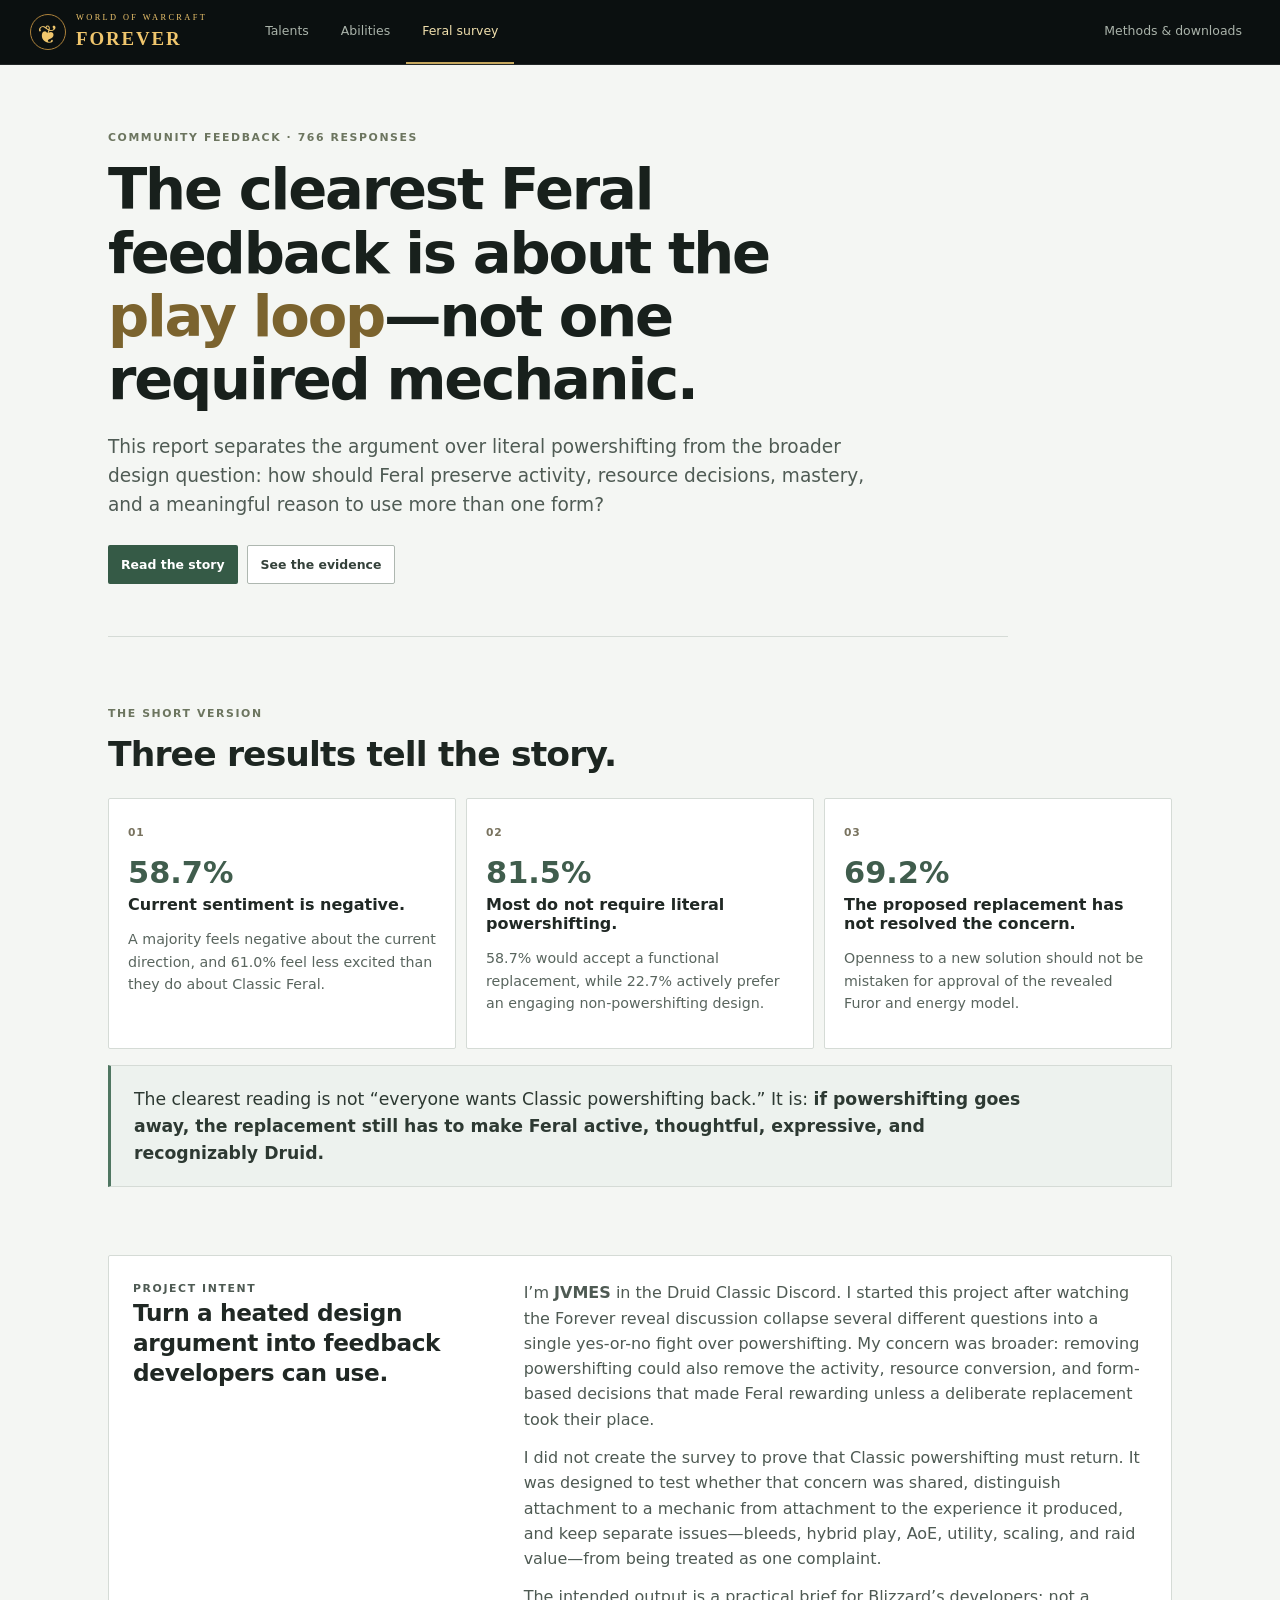
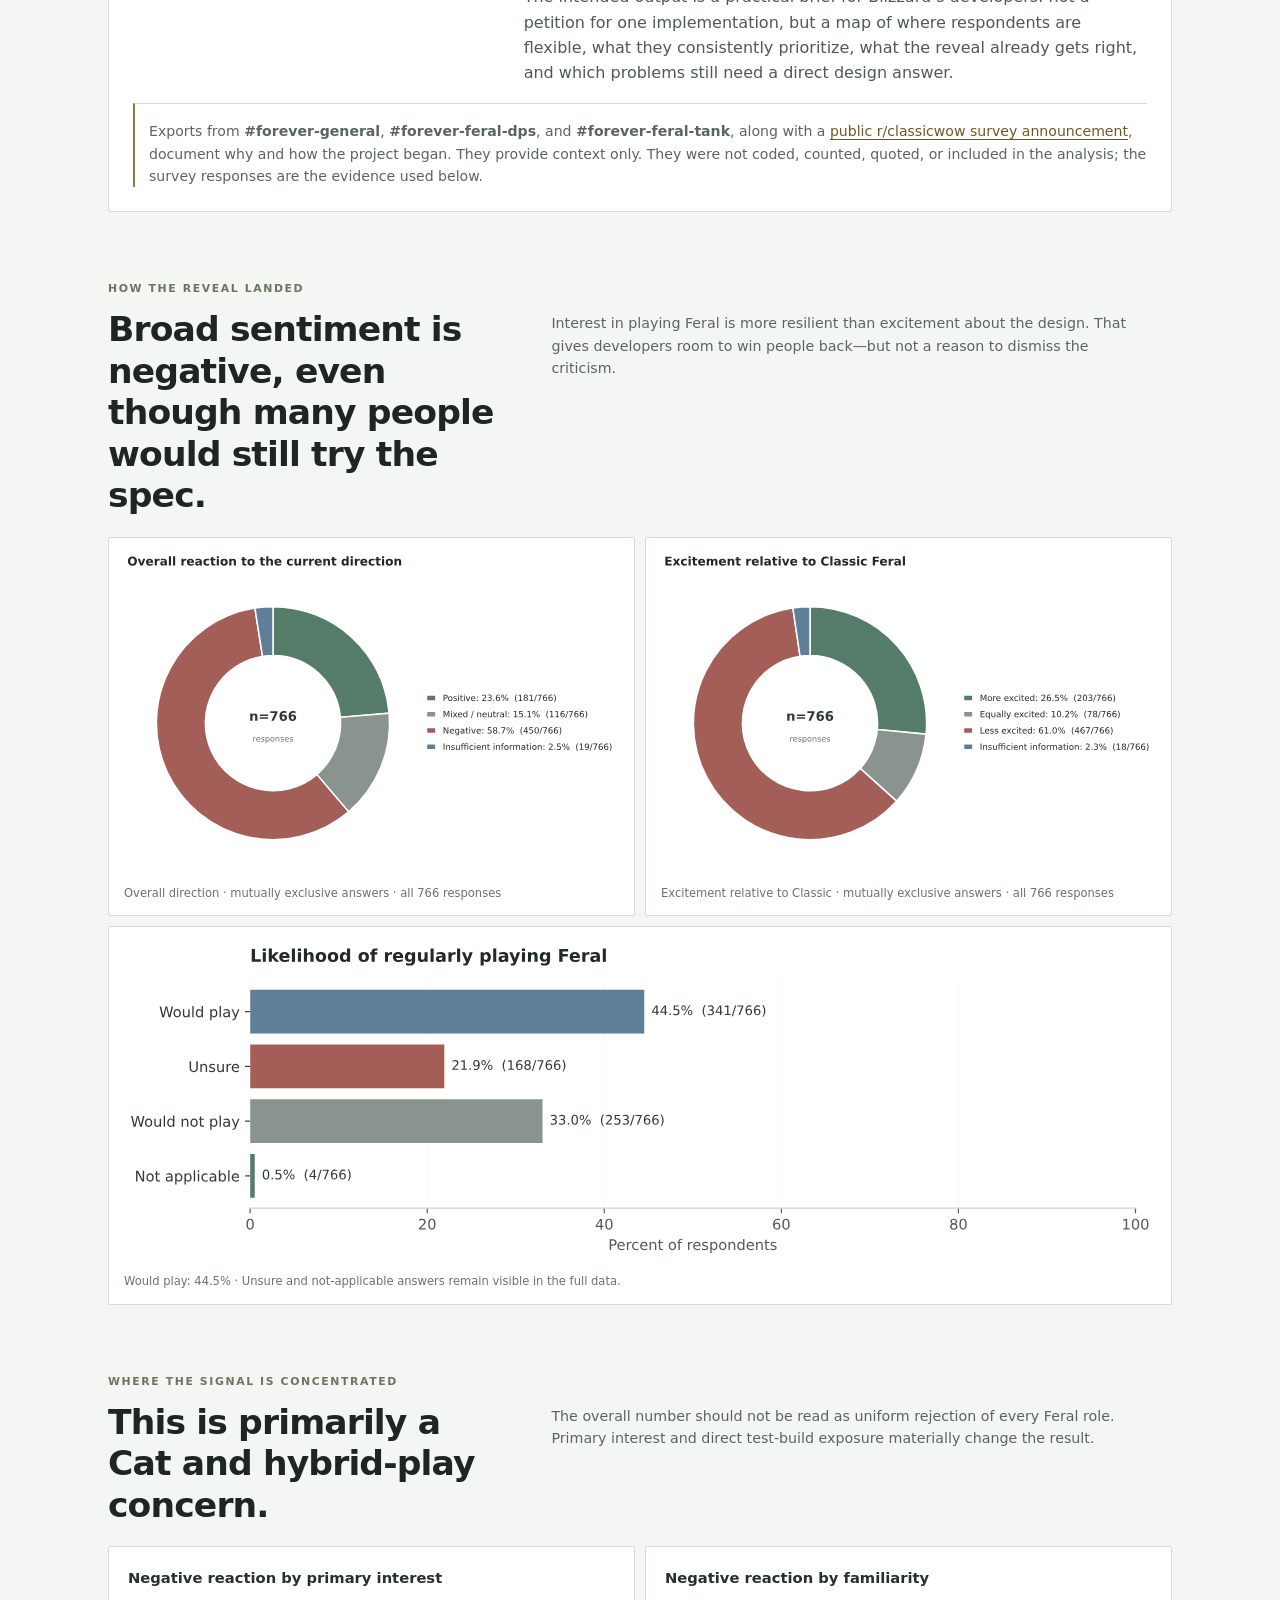
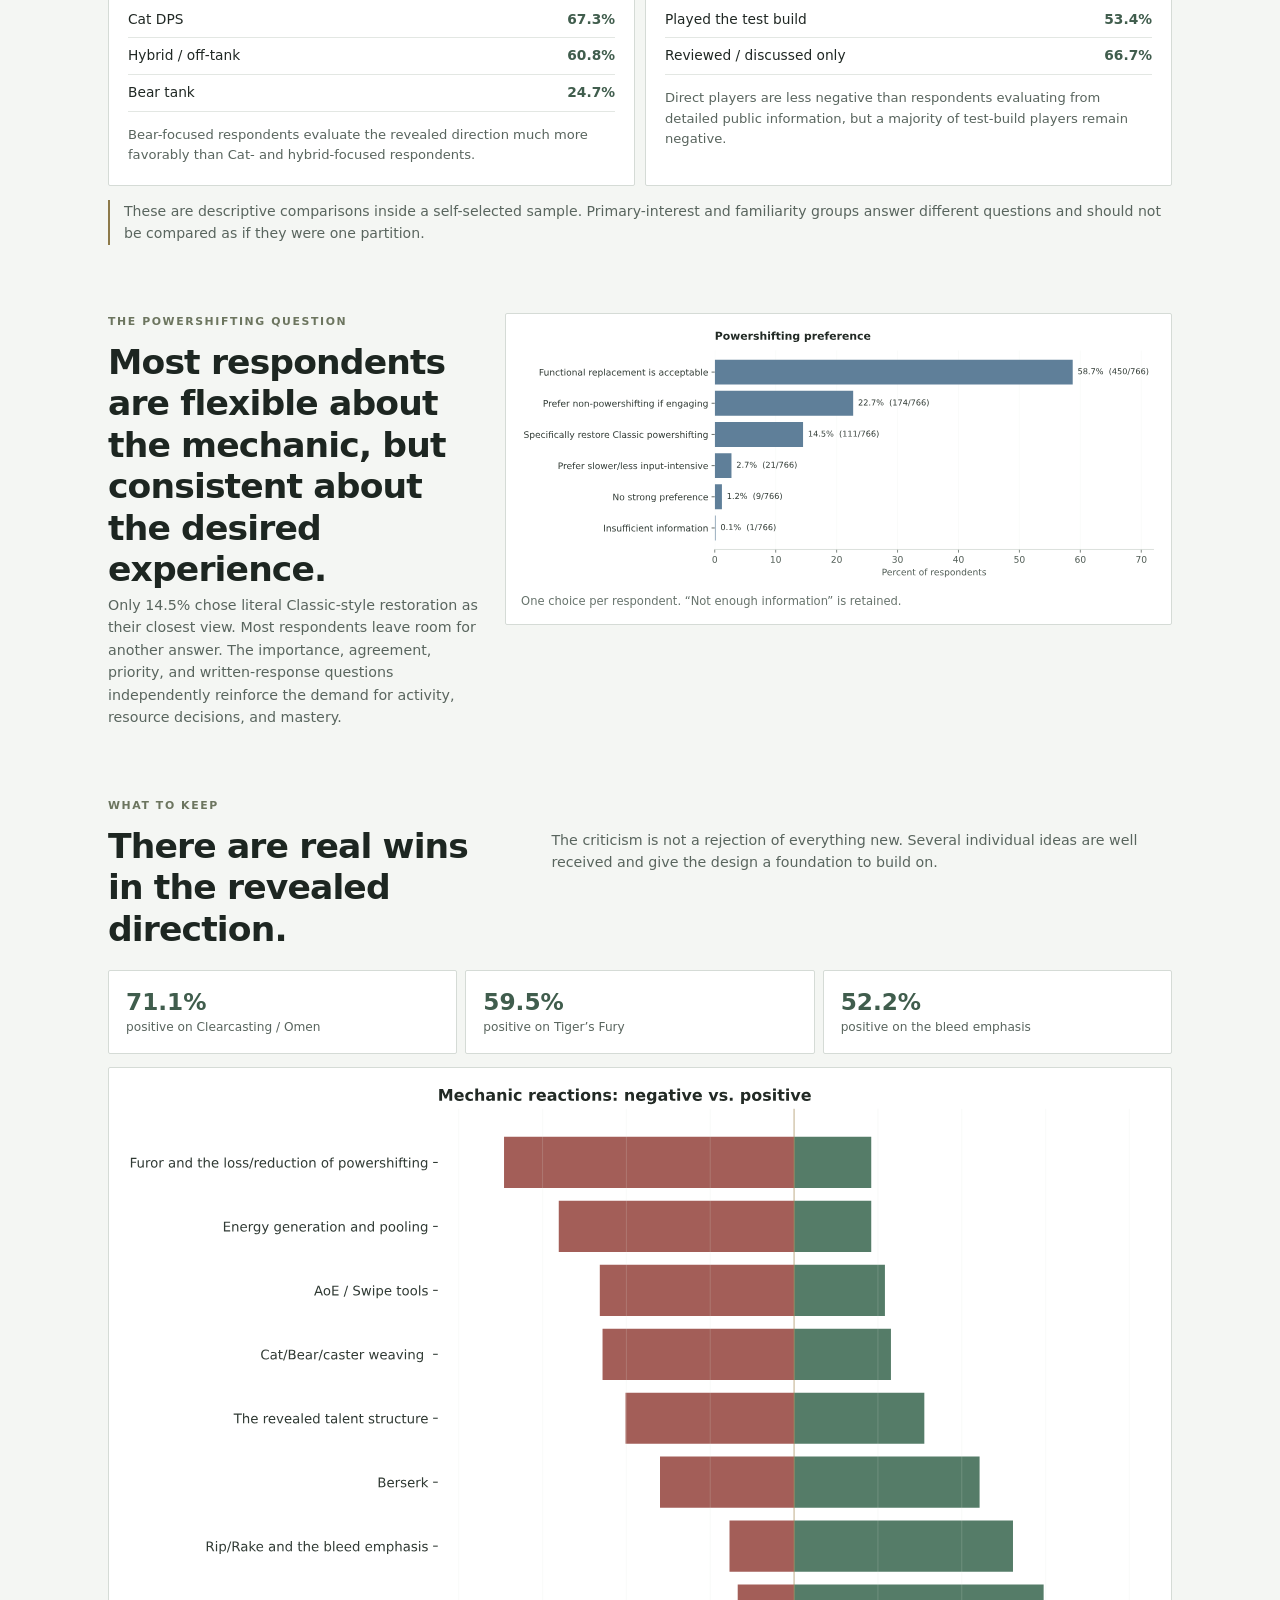
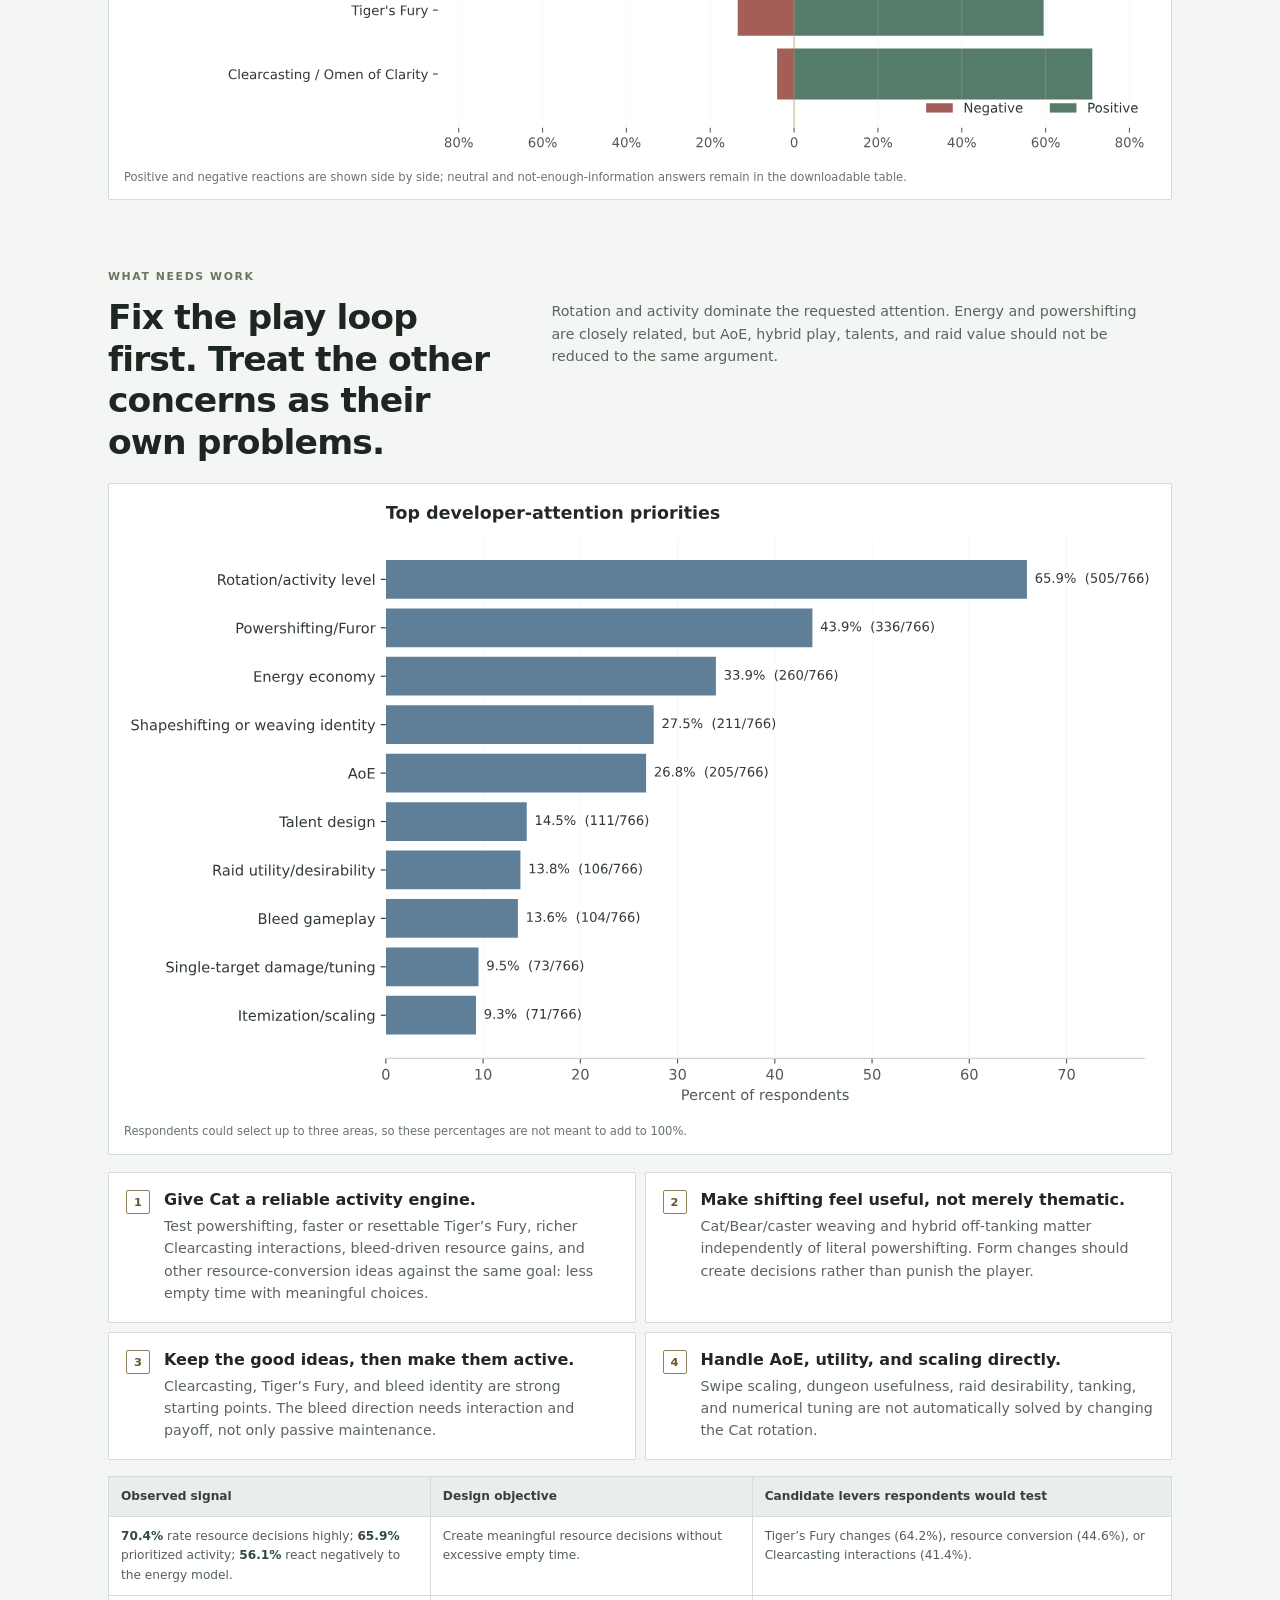
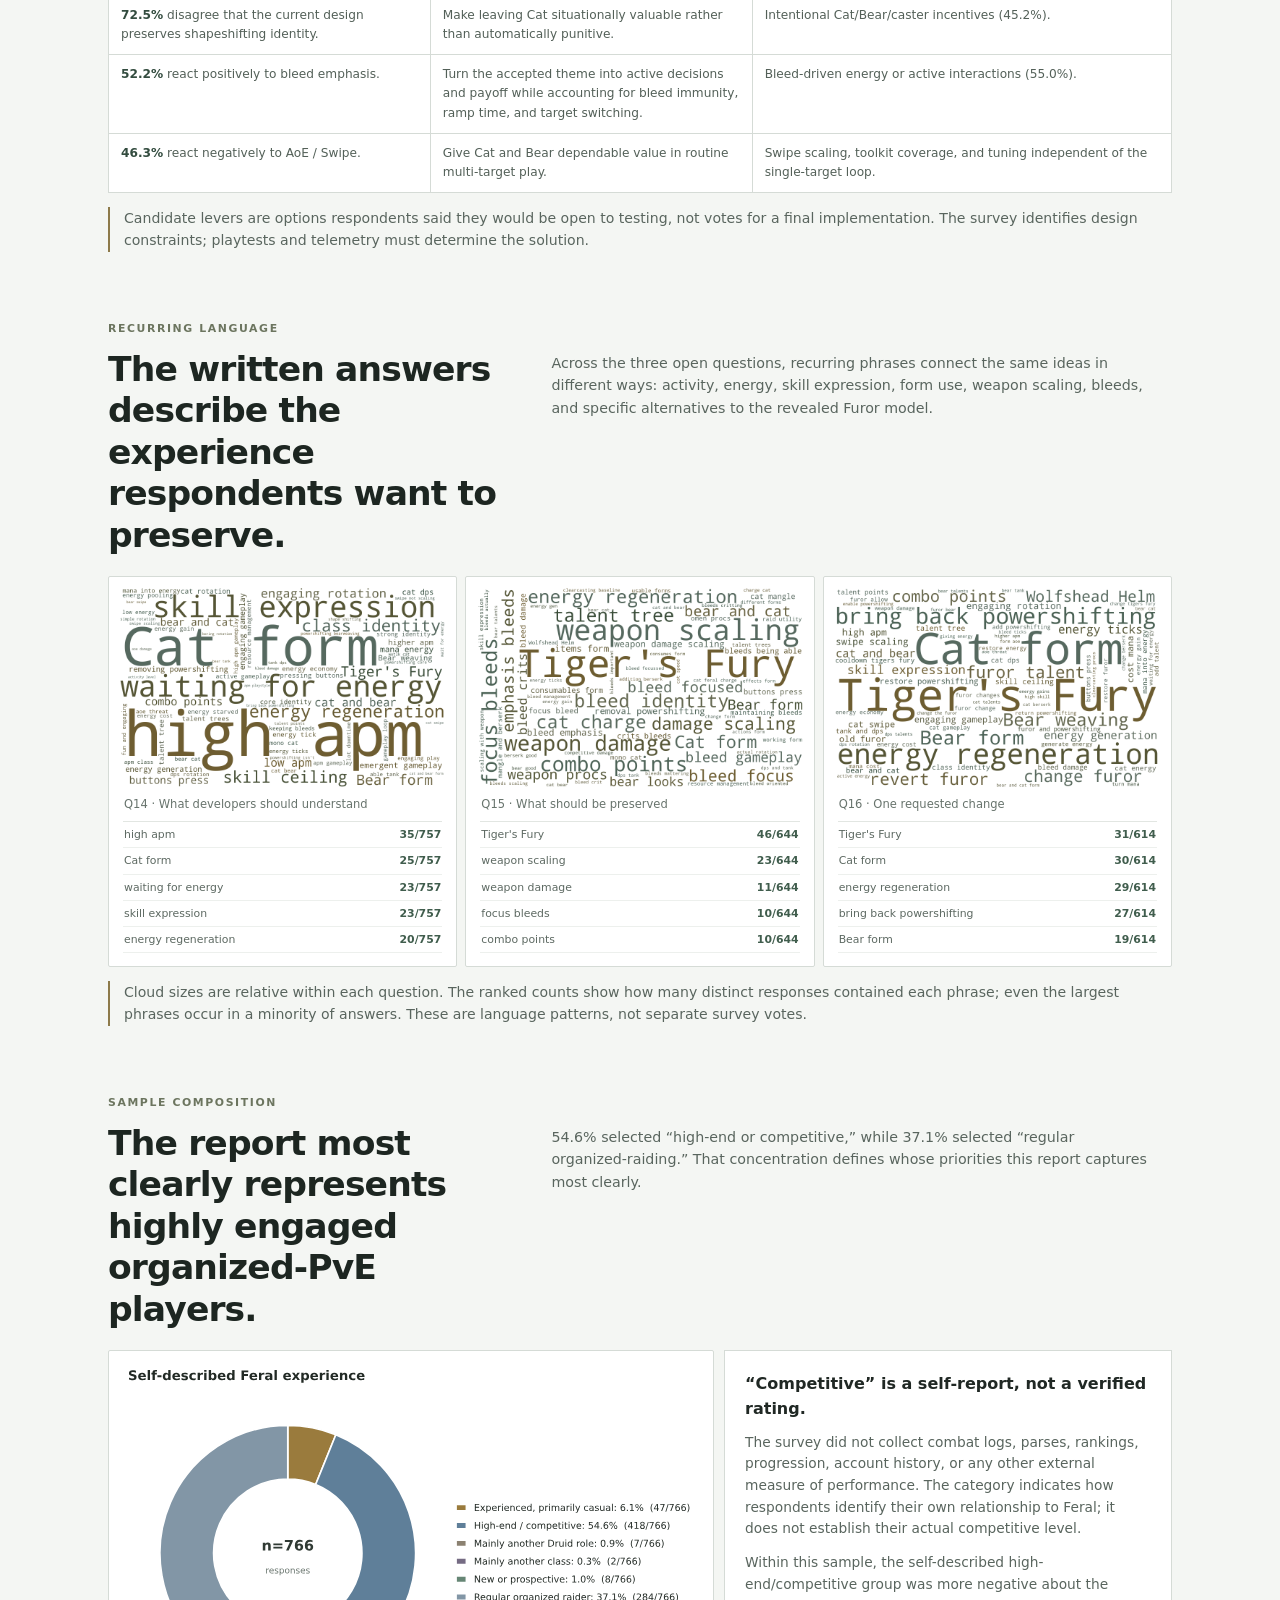
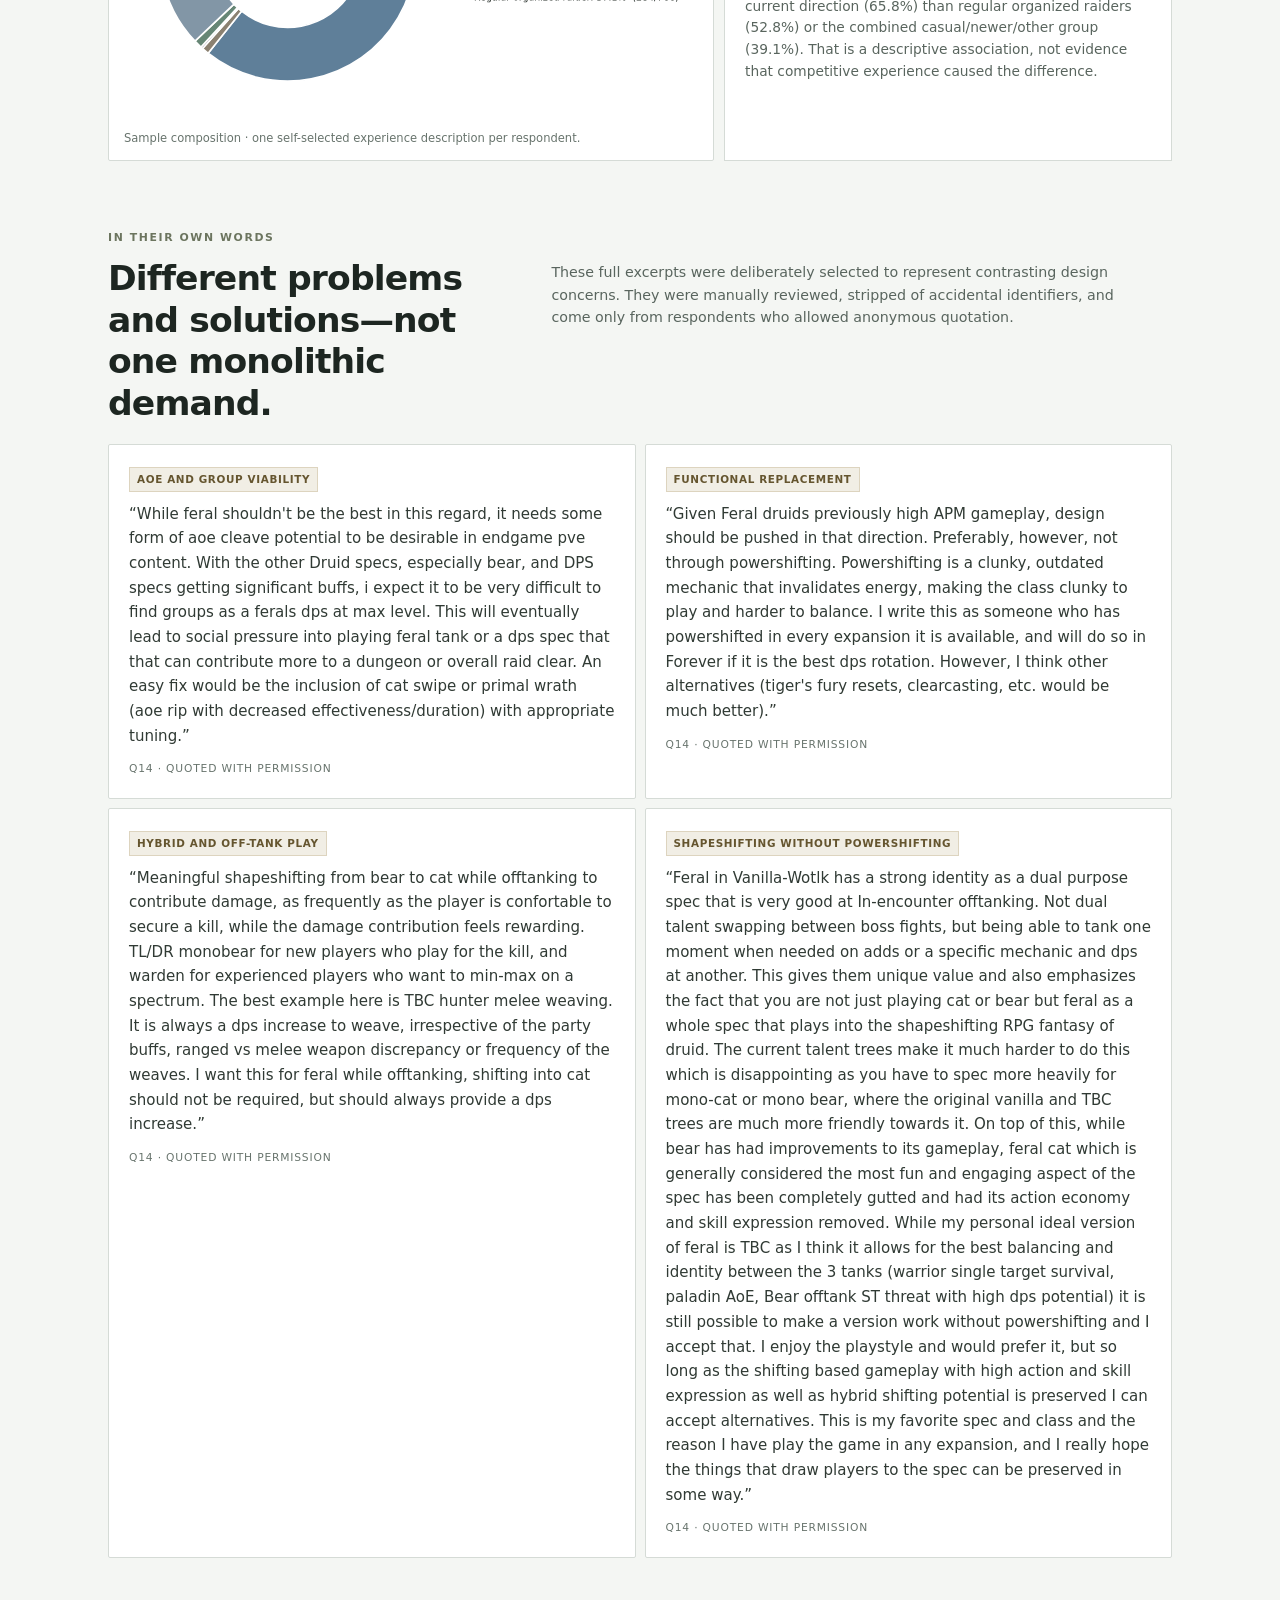
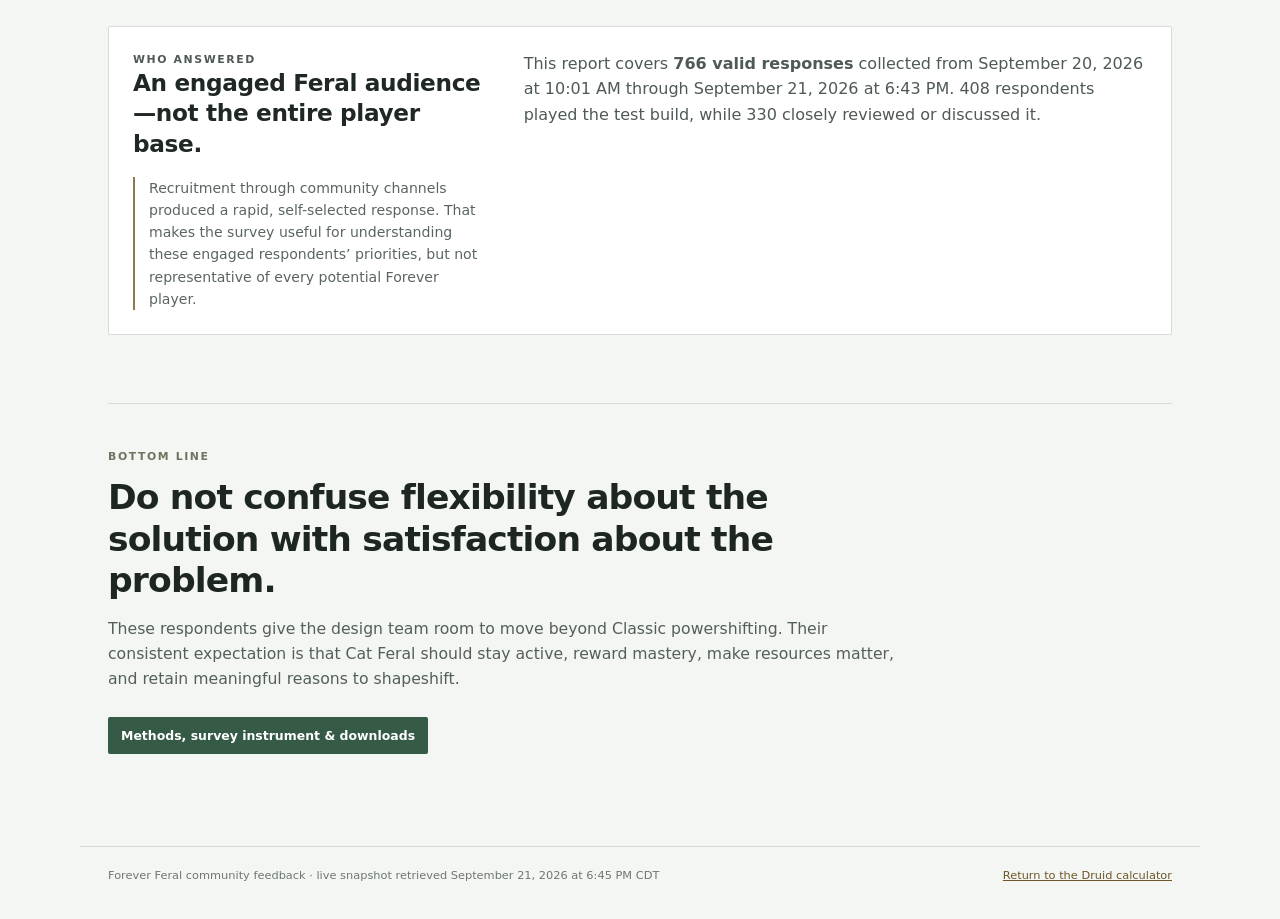
==== analysis/index.html @ d933eecd "Keep survey response source private" ====
<!doctype html>
<html lang="en">
<head>
  <meta charset="utf-8">
  <meta name="viewport" content="width=device-width,initial-scale=1">
  <meta name="description" content="What 766 engaged Feral players like, dislike, and want changed about the currently revealed Forever design.">
  <title>Forever Feral Community Feedback</title>
  <link rel="stylesheet" href="report.css">
</head>
<body>
<header class="topbar">
  <a class="brand" href="../"><span class="crest" aria-hidden="true">❦</span><span><small>WORLD OF WARCRAFT</small><strong>FOREVER</strong></span></a>
  <nav aria-label="Main navigation"><a href="../">Talents</a><a href="../abilities.html">Abilities</a><a class="active" href="./" aria-current="page">Feral survey</a></nav>
  <a class="method-link" href="methodology.html">Methods &amp; downloads</a>
</header>
<main>
  <section class="hero">
    <p class="eyebrow">COMMUNITY FEEDBACK · 766 RESPONSES</p>
    <h1>The clearest Feral feedback is about the <em>play loop</em>—not one required mechanic.</h1>
    <p class="deck">This report separates the argument over literal powershifting from the broader design question: how should Feral preserve activity, resource decisions, mastery, and a meaningful reason to use more than one form?</p>
    <div class="hero-actions"><a class="button" href="#story">Read the story</a><a class="ghost-button" href="methodology.html">See the evidence</a></div>
  </section>

  <section id="story" class="story-section">
    <p class="eyebrow">THE SHORT VERSION</p>
    <h2>Three results tell the story.</h2>
    <div class="story-grid">
      <article class="story-card"><span>01</span><strong>58.7%</strong><h3>Current sentiment is negative.</h3><p>A majority feels negative about the current direction, and 61.0% feel less excited than they do about Classic Feral.</p></article>
      <article class="story-card"><span>02</span><strong>81.5%</strong><h3>Most do not require literal powershifting.</h3><p>58.7% would accept a functional replacement, while 22.7% actively prefer an engaging non-powershifting design.</p></article>
      <article class="story-card"><span>03</span><strong>69.2%</strong><h3>The proposed replacement has not resolved the concern.</h3><p>Openness to a new solution should not be mistaken for approval of the revealed Furor and energy model.</p></article>
    </div>
    <div class="thesis"><p>The clearest reading is not “everyone wants Classic powershifting back.” It is: <strong>if powershifting goes away, the replacement still has to make Feral active, thoughtful, expressive, and recognizably Druid.</strong></p></div>
  </section>

  <section class="origin panel" aria-labelledby="origin-title">
    <div><p class="eyebrow">PROJECT INTENT</p><h2 id="origin-title">Turn a heated design argument into feedback developers can use.</h2></div>
    <div class="origin-copy">
      <p>I’m <strong>JVMES</strong> in the Druid Classic Discord. I started this project after watching the Forever reveal discussion collapse several different questions into a single yes-or-no fight over powershifting. My concern was broader: removing powershifting could also remove the activity, resource conversion, and form-based decisions that made Feral rewarding unless a deliberate replacement took their place.</p>
      <p>I did not create the survey to prove that Classic powershifting must return. It was designed to test whether that concern was shared, distinguish attachment to a mechanic from attachment to the experience it produced, and keep separate issues—bleeds, hybrid play, AoE, utility, scaling, and raid value—from being treated as one complaint.</p>
      <p>The intended output is a practical brief for Blizzard’s developers: not a petition for one implementation, but a map of where respondents are flexible, what they consistently prioritize, what the reveal already gets right, and which problems still need a direct design answer.</p>
    </div>
    <p class="context-note">Exports from <strong>#forever-general</strong>, <strong>#forever-feral-dps</strong>, and <strong>#forever-feral-tank</strong>, along with a <a href="https://www.reddit.com/r/classicwow/comments/1wljuy6/">public r/classicwow survey announcement</a>, document why and how the project began. They provide context only. They were not coded, counted, quoted, or included in the analysis; the survey responses are the evidence used below.</p>
  </section>

  <section class="chart-section">
    <div class="section-copy"><p class="eyebrow">HOW THE REVEAL LANDED</p><h2>Broad sentiment is negative, even though many people would still try the spec.</h2><p>Interest in playing Feral is more resilient than excitement about the design. That gives developers room to win people back—but not a reason to dismiss the criticism.</p></div>
    <div class="chart-grid">
      <figure><img src="figures/overall-direction.svg" alt="Donut chart showing the share of positive, mixed or neutral, negative, and insufficient-information reactions to the current Forever Feral direction."><figcaption>Overall direction · mutually exclusive answers · all 766 responses</figcaption></figure>
      <figure><img src="figures/excitement.svg" alt="Donut chart showing whether respondents are more, equally, or less excited than about Classic Feral, including insufficient information."><figcaption>Excitement relative to Classic · mutually exclusive answers · all 766 responses</figcaption></figure>
    </div>
    <figure class="wide-chart"><img src="figures/likelihood-to-play.svg" alt="Bar chart showing likelihood to main or regularly play Feral."><figcaption>Would play: 44.5% · Unsure and not-applicable answers remain visible in the full data.</figcaption></figure>
  </section>

  <section class="signal-section">
    <div class="section-copy"><p class="eyebrow">WHERE THE SIGNAL IS CONCENTRATED</p><h2>This is primarily a Cat and hybrid-play concern.</h2><p>The overall number should not be read as uniform rejection of every Feral role. Primary interest and direct test-build exposure materially change the result.</p></div>
    <div class="signal-grid">
      <article><h3>Negative reaction by primary interest</h3><div class="signal-row"><span>Cat DPS</span><strong>67.3%</strong></div><div class="signal-row"><span>Hybrid / off-tank</span><strong>60.8%</strong></div><div class="signal-row"><span>Bear tank</span><strong>24.7%</strong></div><p>Bear-focused respondents evaluate the revealed direction much more favorably than Cat- and hybrid-focused respondents.</p></article>
      <article><h3>Negative reaction by familiarity</h3><div class="signal-row"><span>Played the test build</span><strong>53.4%</strong></div><div class="signal-row"><span>Reviewed / discussed only</span><strong>66.7%</strong></div><p>Direct players are less negative than respondents evaluating from detailed public information, but a majority of test-build players remain negative.</p></article>
    </div>
    <p class="context-note">These are descriptive comparisons inside a self-selected sample. Primary-interest and familiarity groups answer different questions and should not be compared as if they were one partition.</p>
  </section>

  <section class="split-section">
    <div class="section-copy"><p class="eyebrow">THE POWERSHIFTING QUESTION</p><h2>Most respondents are flexible about the mechanic, but consistent about the desired experience.</h2><p>Only 14.5% chose literal Classic-style restoration as their closest view. Most respondents leave room for another answer. The importance, agreement, priority, and written-response questions independently reinforce the demand for activity, resource decisions, and mastery.</p></div>
    <figure><img src="figures/powershifting-preference.svg" alt="Bar chart comparing six views of powershifting and possible replacements."><figcaption>One choice per respondent. “Not enough information” is retained.</figcaption></figure>
  </section>

  <section class="mechanics-section">
    <div class="section-copy"><p class="eyebrow">WHAT TO KEEP</p><h2>There are real wins in the revealed direction.</h2><p>The criticism is not a rejection of everything new. Several individual ideas are well received and give the design a foundation to build on.</p></div>
    <div class="keep-grid">
      <article><strong>71.1%</strong><span>positive on Clearcasting / Omen</span></article>
      <article><strong>59.5%</strong><span>positive on Tiger’s Fury</span></article>
      <article><strong>52.2%</strong><span>positive on the bleed emphasis</span></article>
    </div>
    <figure class="wide-chart"><img src="figures/mechanic-reactions.svg" alt="Two-sided chart comparing positive and negative reactions to individual mechanics."><figcaption>Positive and negative reactions are shown side by side; neutral and not-enough-information answers remain in the downloadable table.</figcaption></figure>
  </section>

  <section class="priority-section">
    <div class="section-copy"><p class="eyebrow">WHAT NEEDS WORK</p><h2>Fix the play loop first. Treat the other concerns as their own problems.</h2><p>Rotation and activity dominate the requested attention. Energy and powershifting are closely related, but AoE, hybrid play, talents, and raid value should not be reduced to the same argument.</p></div>
    <figure><img src="figures/developer-attention.svg" alt="Bar chart of the most-selected areas needing developer attention."><figcaption>Respondents could select up to three areas, so these percentages are not meant to add to 100%.</figcaption></figure>
    <div class="recommendations">
      <article><b>1</b><div><h3>Give Cat a reliable activity engine.</h3><p>Test powershifting, faster or resettable Tiger’s Fury, richer Clearcasting interactions, bleed-driven resource gains, and other resource-conversion ideas against the same goal: less empty time with meaningful choices.</p></div></article>
      <article><b>2</b><div><h3>Make shifting feel useful, not merely thematic.</h3><p>Cat/Bear/caster weaving and hybrid off-tanking matter independently of literal powershifting. Form changes should create decisions rather than punish the player.</p></div></article>
      <article><b>3</b><div><h3>Keep the good ideas, then make them active.</h3><p>Clearcasting, Tiger’s Fury, and bleed identity are strong starting points. The bleed direction needs interaction and payoff, not only passive maintenance.</p></div></article>
      <article><b>4</b><div><h3>Handle AoE, utility, and scaling directly.</h3><p>Swipe scaling, dungeon usefulness, raid desirability, tanking, and numerical tuning are not automatically solved by changing the Cat rotation.</p></div></article>
    </div>
    <div class="brief-table" aria-label="Developer design brief">
      <div class="brief-head"><span>Observed signal</span><span>Design objective</span><span>Candidate levers respondents would test</span></div>
      <div class="brief-row"><p><strong>70.4%</strong> rate resource decisions highly; <strong>65.9%</strong> prioritized activity; <strong>56.1%</strong> react negatively to the energy model.</p><p>Create meaningful resource decisions without excessive empty time.</p><p>Tiger’s Fury changes (64.2%), resource conversion (44.6%), or Clearcasting interactions (41.4%).</p></div>
      <div class="brief-row"><p><strong>72.5%</strong> disagree that the current design preserves shapeshifting identity.</p><p>Make leaving Cat situationally valuable rather than automatically punitive.</p><p>Intentional Cat/Bear/caster incentives (45.2%).</p></div>
      <div class="brief-row"><p><strong>52.2%</strong> react positively to bleed emphasis.</p><p>Turn the accepted theme into active decisions and payoff while accounting for bleed immunity, ramp time, and target switching.</p><p>Bleed-driven energy or active interactions (55.0%).</p></div>
      <div class="brief-row"><p><strong>46.3%</strong> react negatively to AoE / Swipe.</p><p>Give Cat and Bear dependable value in routine multi-target play.</p><p>Swipe scaling, toolkit coverage, and tuning independent of the single-target loop.</p></div>
    </div>
    <p class="context-note">Candidate levers are options respondents said they would be open to testing, not votes for a final implementation. The survey identifies design constraints; playtests and telemetry must determine the solution.</p>
  </section>

  <section class="language-section">
    <div class="section-copy"><p class="eyebrow">RECURRING LANGUAGE</p><h2>The written answers describe the experience respondents want to preserve.</h2><p>Across the three open questions, recurring phrases connect the same ideas in different ways: activity, energy, skill expression, form use, weapon scaling, bleeds, and specific alternatives to the revealed Furor model.</p></div>
    <div class="cloud-grid"><figure><img src="figures/wordcloud-q14.png" alt="Phrase cloud for what developers should understand, sized by distinct response mentions."><figcaption>Q14 · What developers should understand</figcaption><ol class="phrase-list"><li><span>high apm</span><strong>35/757</strong></li><li><span>Cat form</span><strong>25/757</strong></li><li><span>waiting for energy</span><strong>23/757</strong></li><li><span>skill expression</span><strong>23/757</strong></li><li><span>energy regeneration</span><strong>20/757</strong></li></ol></figure><figure><img src="figures/wordcloud-q15.png" alt="Phrase cloud for what should be preserved, sized by distinct response mentions."><figcaption>Q15 · What should be preserved</figcaption><ol class="phrase-list"><li><span>Tiger's Fury</span><strong>46/644</strong></li><li><span>weapon scaling</span><strong>23/644</strong></li><li><span>weapon damage</span><strong>11/644</strong></li><li><span>focus bleeds</span><strong>10/644</strong></li><li><span>combo points</span><strong>10/644</strong></li></ol></figure><figure><img src="figures/wordcloud-q16.png" alt="Phrase cloud for one requested change, sized by distinct response mentions."><figcaption>Q16 · One requested change</figcaption><ol class="phrase-list"><li><span>Tiger's Fury</span><strong>31/614</strong></li><li><span>Cat form</span><strong>30/614</strong></li><li><span>energy regeneration</span><strong>29/614</strong></li><li><span>bring back powershifting</span><strong>27/614</strong></li><li><span>Bear form</span><strong>19/614</strong></li></ol></figure></div>
    <p class="context-note">Cloud sizes are relative within each question. The ranked counts show how many distinct responses contained each phrase; even the largest phrases occur in a minority of answers. These are language patterns, not separate survey votes.</p>
  </section>

  <section class="profile-section">
    <div class="section-copy"><p class="eyebrow">SAMPLE COMPOSITION</p><h2>The report most clearly represents highly engaged organized-PvE players.</h2><p>54.6% selected “high-end or competitive,” while 37.1% selected “regular organized-raiding.” That concentration defines whose priorities this report captures most clearly.</p></div>
    <div class="profile-grid">
      <figure><img src="figures/experience-profile.svg" alt="Donut chart showing respondents' self-described Feral experience levels."><figcaption>Sample composition · one self-selected experience description per respondent.</figcaption></figure>
      <div class="profile-note"><h3>“Competitive” is a self-report, not a verified rating.</h3><p>The survey did not collect combat logs, parses, rankings, progression, account history, or any other external measure of performance. The category indicates how respondents identify their own relationship to Feral; it does not establish their actual competitive level.</p><p>Within this sample, the self-described high-end/competitive group was more negative about the current direction (65.8%) than regular organized raiders (52.8%) or the combined casual/newer/other group (39.1%). That is a descriptive association, not evidence that competitive experience caused the difference.</p></div>
    </div>
  </section>

  <section class="voices-section">
    <div class="section-copy"><p class="eyebrow">IN THEIR OWN WORDS</p><h2>Different problems and solutions—not one monolithic demand.</h2><p>These full excerpts were deliberately selected to represent contrasting design concerns. They were manually reviewed, stripped of accidental identifiers, and come only from respondents who allowed anonymous quotation.</p></div>
    <div class="quote-grid"><blockquote><span class="quote-label">AoE and group viability</span><p>“While feral shouldn't be the best in this regard, it needs some form of aoe cleave potential to be desirable in endgame pve content. With the other Druid specs, especially bear, and DPS specs getting significant buffs, i expect it to be very difficult to find groups as a ferals dps at max level. This will eventually lead to social pressure into playing feral tank or a dps spec that that can contribute more to a dungeon or overall raid clear. An easy fix would be the inclusion of cat swipe or primal wrath (aoe rip with decreased effectiveness/duration) with appropriate tuning.”</p><footer>Q14 · quoted with permission</footer></blockquote><blockquote><span class="quote-label">Functional replacement</span><p>“Given Feral druids previously high APM gameplay, design should be pushed in that direction. Preferably, however, not through powershifting. Powershifting is a clunky, outdated mechanic that invalidates energy, making the class clunky to play and harder to balance. I write this as someone who has powershifted in every expansion it is available, and will do so in Forever if it is the best dps rotation. However, I think other alternatives (tiger's fury resets, clearcasting, etc. would be much better).”</p><footer>Q14 · quoted with permission</footer></blockquote><blockquote><span class="quote-label">Hybrid and off-tank play</span><p>“Meaningful shapeshifting from bear to cat while offtanking to contribute damage, as frequently as the player is confortable to secure a kill, while the damage contribution feels rewarding. TL/DR monobear for new players who play for the kill, and warden for experienced players who want to min-max on a spectrum. The best example here is TBC hunter melee weaving. It is always a dps increase to weave, irrespective of the party buffs, ranged vs melee weapon discrepancy or frequency of the weaves. I want this for feral while offtanking, shifting into cat should not be required, but should always provide a dps increase.”</p><footer>Q14 · quoted with permission</footer></blockquote><blockquote><span class="quote-label">Shapeshifting without powershifting</span><p>“Feral in Vanilla-Wotlk has a strong identity as a dual purpose spec that is very good at In-encounter offtanking. Not dual talent swapping between boss fights, but being able to tank one moment when needed on adds or a specific mechanic and dps at another. This gives them unique value and also emphasizes the fact that you are not just playing cat or bear but feral as a whole spec that plays into the shapeshifting RPG fantasy of druid. The current talent trees make it much harder to do this which is disappointing as you have to spec more heavily for mono-cat or mono bear, where the original vanilla and TBC trees are much more friendly towards it. On top of this, while bear has had improvements to its gameplay, feral cat which is generally considered the most fun and engaging aspect of the spec has been completely gutted and had its action economy and skill expression removed. While my personal ideal version of feral is TBC as I think it allows for the best balancing and identity between the 3 tanks (warrior single target survival, paladin AoE, Bear offtank ST threat with high dps potential) it is still possible to make a version work without powershifting and I accept that. I enjoy the playstyle and would prefer it, but so long as the shifting based gameplay with high action and skill expression as well as hybrid shifting potential is preserved I can accept alternatives. This is my favorite spec and class and the reason I have play the game in any expansion, and I really hope the things that draw players to the spec can be preserved in some way.”</p><footer>Q14 · quoted with permission</footer></blockquote></div>
  </section>

  <section class="sample-section panel">
    <div><p class="eyebrow">WHO ANSWERED</p><h2>An engaged Feral audience—not the entire player base.</h2></div>
    <p>This report covers <strong>766 valid responses</strong> collected from September 20, 2026 at 10:01 AM through September 21, 2026 at 6:43 PM. 408 respondents played the test build, while 330 closely reviewed or discussed it.</p>
    <p class="context-note">Recruitment through community channels produced a rapid, self-selected response. That makes the survey useful for understanding these engaged respondents’ priorities, but not representative of every potential Forever player.</p>
  </section>

  <section class="closing"><p class="eyebrow">BOTTOM LINE</p><h2>Do not confuse flexibility about the solution with satisfaction about the problem.</h2><p>These respondents give the design team room to move beyond Classic powershifting. Their consistent expectation is that Cat Feral should stay active, reward mastery, make resources matter, and retain meaningful reasons to shapeshift.</p><div class="hero-actions"><a class="button" href="methodology.html">Methods, survey instrument &amp; downloads</a></div></section>
</main>
<footer class="page-foot"><span>Forever Feral community feedback · live snapshot retrieved September 21, 2026 at 6:45 PM CDT</span><a href="../">Return to the Druid calculator</a></footer>
</body>
</html>
---- analysis/report.css ----
:root{color-scheme:light;font-family:system-ui,-apple-system,BlinkMacSystemFont,"Segoe UI",sans-serif;background:#f4f6f3;color:#202824;font-size:16px;--gold:#927234;--gold-soft:#a7833c;--muted:#626e67;--line:#d5dbd6;--panel:#fff;--green:#4f7661;--red:#9b5751}
*{box-sizing:border-box}html{scroll-behavior:smooth}body{margin:0;min-height:100vh;background:#f4f6f3;line-height:1.58}a:focus-visible{outline:2px solid #927234;outline-offset:4px}
.topbar{height:65px;padding:0 max(24px,calc((100vw - 1220px)/2));border-bottom:1px solid #ffffff18;display:flex;align-items:center;gap:42px;background:#0b1010;position:sticky;top:0;z-index:4}.brand{display:flex;align-items:center;gap:10px;text-decoration:none;color:#f0c66d}.brand small,.brand strong{display:block;font-family:Georgia,serif}.brand small{font-size:.52rem;letter-spacing:.15rem}.brand strong{font-size:1.18rem;letter-spacing:.12rem}.crest{width:36px;height:36px;border:1px solid #ad823b;border-radius:50%;display:grid;place-items:center;font-size:1.55rem}.topbar nav{display:flex;align-self:stretch}.topbar nav a,.method-link{color:#aab3aa;text-decoration:none;padding:0 16px;display:flex;align-items:center;border-bottom:2px solid transparent;font-size:.78rem}.topbar nav a:hover,.topbar nav a.active,.method-link:hover,.method-link.active{color:#f0dfad;border-color:#c6a85f}.method-link{margin-left:auto;padding-left:8px;padding-right:8px}
main{max-width:1120px;margin:auto;padding:0 28px 76px}.hero{padding:64px 0 52px;max-width:900px;border-bottom:1px solid var(--line)}.eyebrow{margin:0 0 12px;font-size:.68rem;font-weight:750;letter-spacing:.1rem;color:#6c755f}.hero h1,.methods-hero h1{font:650 clamp(2.25rem,4.5vw,4rem)/1.1 system-ui,-apple-system,BlinkMacSystemFont,"Segoe UI",sans-serif;letter-spacing:-.038em;margin:0;max-width:19ch;color:#18201c}.hero h1 em{color:#7b632e;font-style:normal}.deck{color:#4f5b54;font-size:clamp(1rem,1.5vw,1.16rem);line-height:1.58;max-width:790px;margin:20px 0 0}.hero-actions{display:flex;gap:9px;flex-wrap:wrap;margin-top:25px}.button,.ghost-button{display:inline-flex;align-items:center;text-decoration:none;border-radius:2px;padding:9px 13px;font-size:.78rem;font-weight:700}.button{background:#355a46;color:#fff}.ghost-button{border:1px solid #aeb7b0;color:#34413a;background:#fff}
.panel,figure,.story-card,.keep-grid article,.recommendations article,blockquote,.signal-grid article{border:1px solid var(--line);background:var(--panel);border-radius:2px}.origin{margin-top:68px}.origin,.sample-section{padding:24px;display:grid;grid-template-columns:.72fr 1.28fr;gap:18px 40px;align-items:start}.origin h2,.sample-section h2{margin:0;font:650 1.45rem/1.3 system-ui,-apple-system,BlinkMacSystemFont,"Segoe UI",sans-serif;letter-spacing:-.015em}.origin p,.sample-section p{margin:0;color:#4e5a53}.origin-copy{display:grid;gap:13px}.origin .context-note{grid-column:1/-1;border-top:1px solid var(--line);padding-top:16px}.context-note{border-left:2px solid #8d7a4a;padding-left:14px;color:#59655e!important;font-size:.88rem}.context-note a,.method-section p a{color:#6d5727;text-underline-offset:3px}
.story-section,.chart-section,.signal-section,.split-section,.mechanics-section,.priority-section,.language-section,.profile-section,.voices-section,.sample-section,.closing{margin-top:68px}.story-section>h2,.section-copy h2,.closing h2,.method-section h2{font:650 clamp(1.55rem,2.7vw,2.2rem)/1.2 system-ui,-apple-system,BlinkMacSystemFont,"Segoe UI",sans-serif;letter-spacing:-.025em;margin:0;max-width:27ch;color:#1d2621}.story-grid{display:grid;grid-template-columns:repeat(3,1fr);gap:10px;margin-top:22px}.story-card{padding:19px}.story-card>span{color:#78725e;font:750 .67rem system-ui,sans-serif;letter-spacing:.08em}.story-card>strong{display:block;color:#405d4d;font:680 1.9rem system-ui,sans-serif;margin:12px 0 5px;font-variant-numeric:tabular-nums}.story-card h3,.recommendations h3{font:680 1rem system-ui,sans-serif;margin:0;color:#202824}.story-card p,.section-copy>p:last-child,.recommendations p{color:#59655e;font-size:.89rem}.thesis{margin-top:16px;padding:20px 23px;background:#edf2ee;border:1px solid var(--line);border-left:3px solid var(--green)}.thesis p{margin:0;font:540 1.08rem/1.55 system-ui,sans-serif;max-width:900px;color:#2d3932}
.section-copy{display:grid;grid-template-columns:.65fr 1fr;gap:0 40px;align-items:start;margin-bottom:20px}.section-copy .eyebrow{grid-column:1/-1}.section-copy h2{grid-column:1}.section-copy>p:last-child{grid-column:2;margin:3px 0 0;max-width:600px}.chart-grid{display:grid;grid-template-columns:1fr 1fr;gap:10px}figure{margin:0;padding:11px;overflow:hidden}figure img{display:block;width:100%;height:auto}figcaption{font-size:.72rem;color:#68746d;margin:8px 4px 2px}.wide-chart{margin-top:10px}.split-section{display:grid;grid-template-columns:.72fr 1.28fr;gap:22px;align-items:start}.split-section .section-copy{display:block;margin:0}.split-section .section-copy>*{display:block}
.signal-grid{display:grid;grid-template-columns:1fr 1fr;gap:10px}.signal-grid article{padding:19px}.signal-grid h3{font-size:.92rem;margin:0 0 12px;color:#26312b}.signal-grid article>p{color:#59655e;font-size:.82rem;margin:13px 0 0}.signal-row{display:flex;justify-content:space-between;gap:16px;padding:7px 0;border-bottom:1px solid #e3e7e3;font-size:.86rem}.signal-row strong{color:#405d4d;font-variant-numeric:tabular-nums}.signal-section>.context-note{margin:14px 0 0}.keep-grid{display:grid;grid-template-columns:repeat(3,1fr);gap:8px;margin:0 0 13px}.keep-grid article{padding:17px}.keep-grid strong{display:block;color:#405d4d;font:680 1.45rem system-ui,sans-serif;font-variant-numeric:tabular-nums}.keep-grid span{display:block;color:#59655e;font-size:.76rem;line-height:1.4;margin-top:4px}.recommendations{display:grid;grid-template-columns:1fr 1fr;gap:9px;margin-top:17px}.recommendations article{padding:17px;display:grid;grid-template-columns:29px 1fr;gap:9px}.recommendations b{width:24px;height:24px;display:grid;place-items:center;border:1px solid #91805c;color:#665329;border-radius:2px;font:700 .71rem system-ui,sans-serif}.recommendations p{margin:6px 0 0}.brief-table{border:1px solid var(--line);background:#fff;margin-top:16px;font-size:.76rem}.brief-head,.brief-row{display:grid;grid-template-columns:1fr 1fr 1.3fr}.brief-head{background:#e9eeea;color:#35423b;font-weight:700}.brief-head span,.brief-row p{padding:10px 12px;margin:0;border-right:1px solid var(--line)}.brief-head span:last-child,.brief-row p:last-child{border-right:0}.brief-row{border-top:1px solid var(--line);color:#536058}.brief-row strong{color:#334c3f;font-variant-numeric:tabular-nums}.priority-section>.context-note,.language-section>.context-note{margin:14px 0 0}.phrase-list{list-style:none;margin:8px 3px 2px;padding:0;border-top:1px solid #e2e6e2}.phrase-list li{display:flex;justify-content:space-between;gap:8px;padding:4px 1px;border-bottom:1px solid #edf0ed;font-size:.68rem;color:#5d6962}.phrase-list strong{font-variant-numeric:tabular-nums;color:#405d4d}.profile-grid{display:grid;grid-template-columns:1.15fr .85fr;gap:10px;align-items:stretch}.profile-note{border:1px solid var(--line);background:#fff;padding:20px}.profile-note h3{font-size:1rem;margin:0 0 10px;color:#202824}.profile-note p{font-size:.86rem;color:#59655e;margin:0 0 12px}.profile-note p:last-child{margin-bottom:0}.quote-grid{display:grid;grid-template-columns:1fr 1fr;gap:9px}blockquote{margin:0;padding:20px}.quote-label{display:inline-block;color:#65552f;background:#f1eee5;border:1px solid #ddd4bf;padding:3px 7px;margin-bottom:10px;font-size:.65rem;font-weight:700;text-transform:uppercase;letter-spacing:.04rem}blockquote p{font:400 .94rem/1.64 system-ui,sans-serif;margin:0;color:#303a34}blockquote footer{margin-top:13px;color:#68746d;font-size:.67rem;text-transform:uppercase;letter-spacing:.05rem}.closing{padding:44px 0 16px;border-top:1px solid var(--line)}.closing h2{max-width:29ch}.closing>p:not(.eyebrow){font-size:.98rem;color:#536058;max-width:800px}
.page-foot{max-width:1120px;margin:auto;border-top:1px solid var(--line);padding:20px 28px 34px;color:#6d7771;font-size:.71rem;display:flex;justify-content:space-between;gap:18px}.page-foot a{color:#6d5727}.methods-main{max-width:1040px}.methods-hero{padding:54px 0 42px;border-bottom:1px solid var(--line)}.methods-hero h1{font-size:clamp(2rem,3.8vw,3.25rem);max-width:21ch}.methods-hero .ghost-button{margin-top:21px}.method-section{margin-top:40px}.method-section.panel{padding:23px}.method-section h2{font-size:1.62rem;max-width:none}.method-section h3{font:680 1.1rem system-ui,sans-serif;margin-top:28px;color:#26312b}.method-section p,.method-section li{color:#4f5b54;max-width:82ch}.method-section code{color:#4f4328;background:#eceeea;padding:2px 5px;border-radius:2px;overflow-wrap:anywhere}.instrument{margin-top:16px}.instrument summary{cursor:pointer;display:inline-block;border:1px solid #aeb7b0;background:#fff;padding:9px 13px;color:#34413a;font-size:.8rem;font-weight:700}.table-scroll{overflow:auto;border:1px solid var(--line);border-radius:2px;margin-top:15px}.data-table{border-collapse:collapse;width:100%;font-size:.75rem;background:#fff;font-variant-numeric:tabular-nums}.data-table th,.data-table td{text-align:left;padding:8px 10px;border-bottom:1px solid #e1e5e1;vertical-align:top}.data-table th{color:#26312b;background:#edf0ed;font-weight:700}.cloud-grid{display:grid;grid-template-columns:repeat(3,1fr);gap:8px}.download-grid{display:grid;grid-template-columns:repeat(3,1fr);gap:6px}.download-grid a{color:#536158;text-decoration:none;border:1px solid var(--line);background:#fff;padding:8px 10px;border-radius:2px;font-size:.74rem;overflow-wrap:anywhere}.download-grid a:hover{border-color:#8d9a90;color:#26362d}
@media(max-width:900px){.topbar{padding:0 16px;gap:18px}.topbar nav a{padding:0 9px}.method-link{font-size:.72rem}.story-grid{grid-template-columns:1fr}.section-copy,.origin,.sample-section,.profile-grid{grid-template-columns:1fr}.section-copy>p:last-child{grid-column:1}.split-section{grid-template-columns:1fr}.keep-grid{grid-template-columns:1fr 1fr}.cloud-grid{grid-template-columns:1fr}.brief-head{display:none}.brief-row{grid-template-columns:1fr}.brief-row p{border-right:0;border-top:1px solid #e3e7e3}.brief-row p:first-child{border-top:0}.download-grid{grid-template-columns:1fr 1fr}}
@media(max-width:620px){.topbar{height:auto;min-height:64px;gap:8px;flex-wrap:wrap;padding-top:8px}.brand small{display:none}.brand strong{font-size:1rem}.crest{width:33px;height:33px}.topbar nav{order:3;width:100%;height:38px}.topbar nav a{flex:1;justify-content:center}.method-link{margin-left:auto}.hero{padding:46px 0}.hero h1{font-size:2.25rem}.origin,.sample-section{padding:18px}.chart-grid,.signal-grid,.quote-grid,.recommendations{grid-template-columns:1fr}.keep-grid{grid-template-columns:1fr 1fr}.brief-row{grid-template-columns:1fr}.brief-row p{border-right:0;border-top:1px solid #e3e7e3}.brief-row p:first-child{border-top:0}main{padding:0 14px 52px}.page-foot{padding:20px 14px 30px;flex-direction:column}.download-grid{grid-template-columns:1fr}.story-section,.chart-section,.signal-section,.split-section,.mechanics-section,.priority-section,.language-section,.profile-section,.voices-section,.sample-section,.closing{margin-top:52px}}
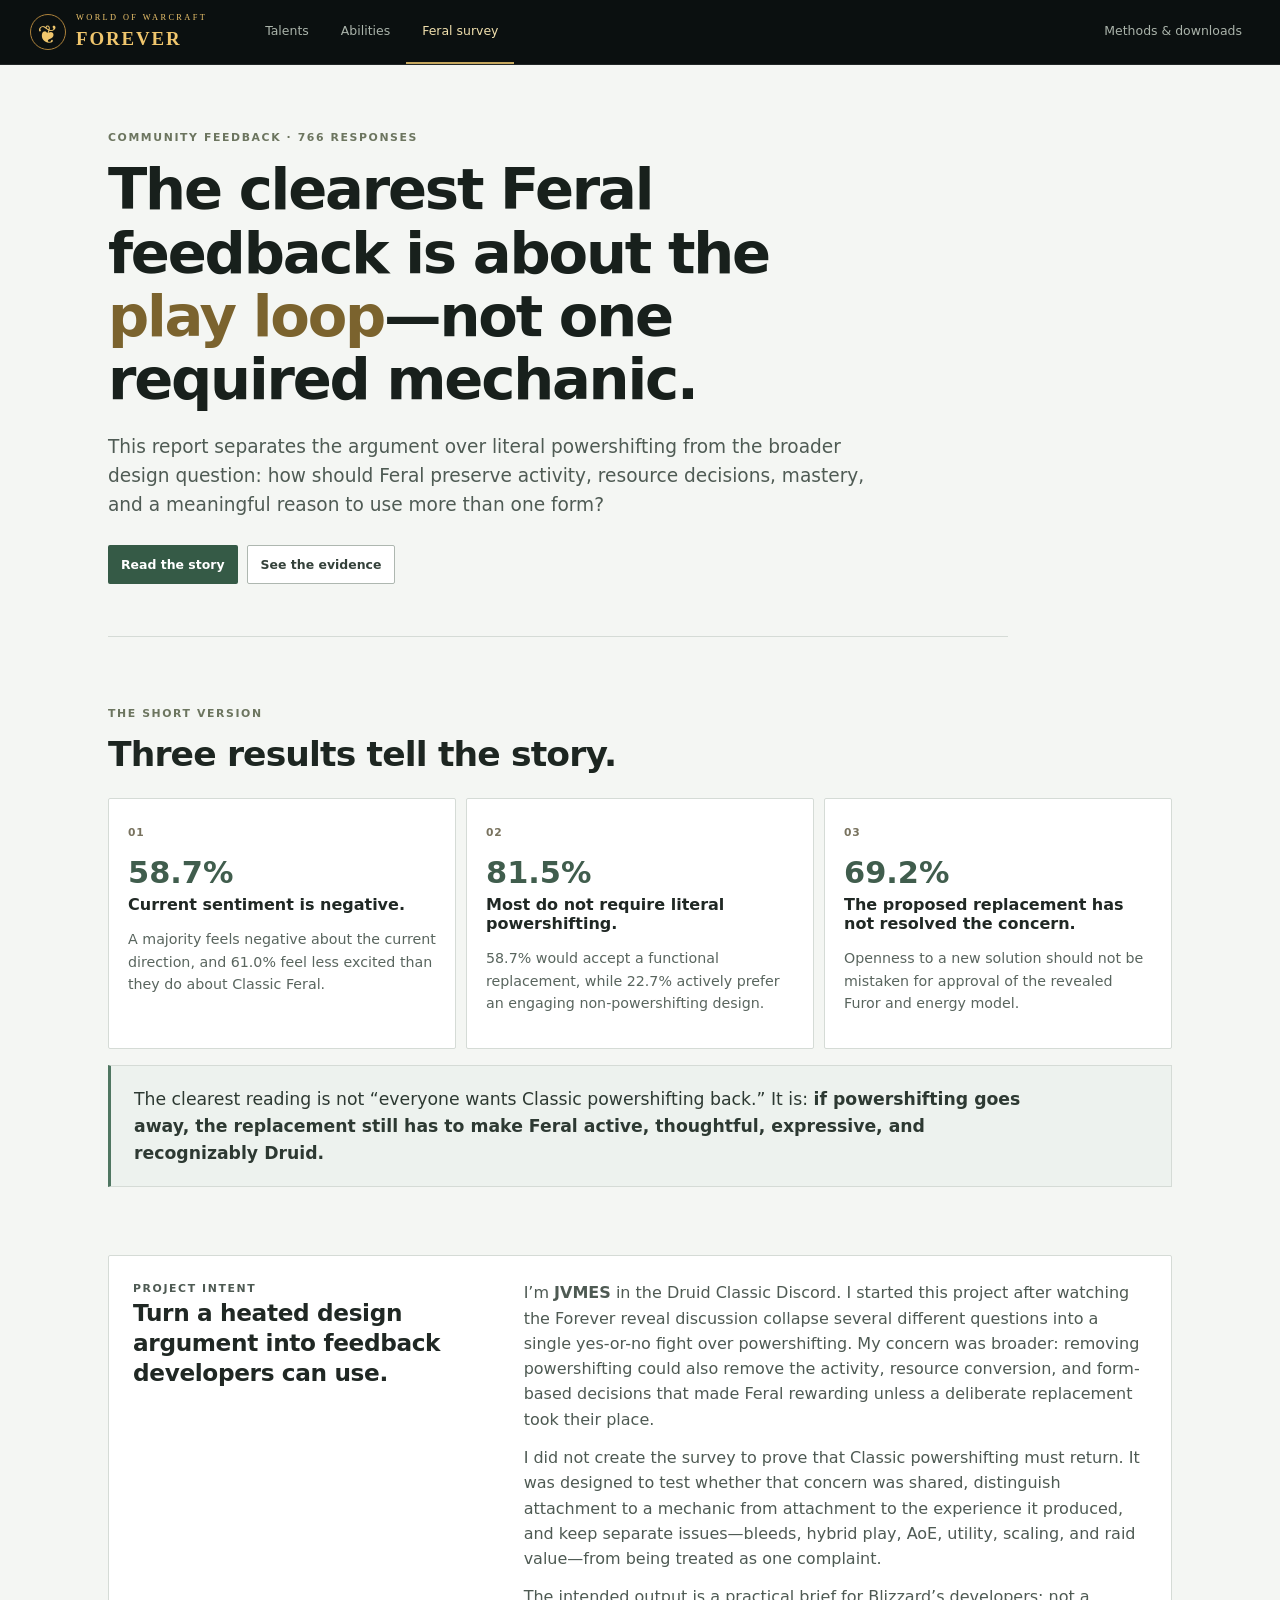
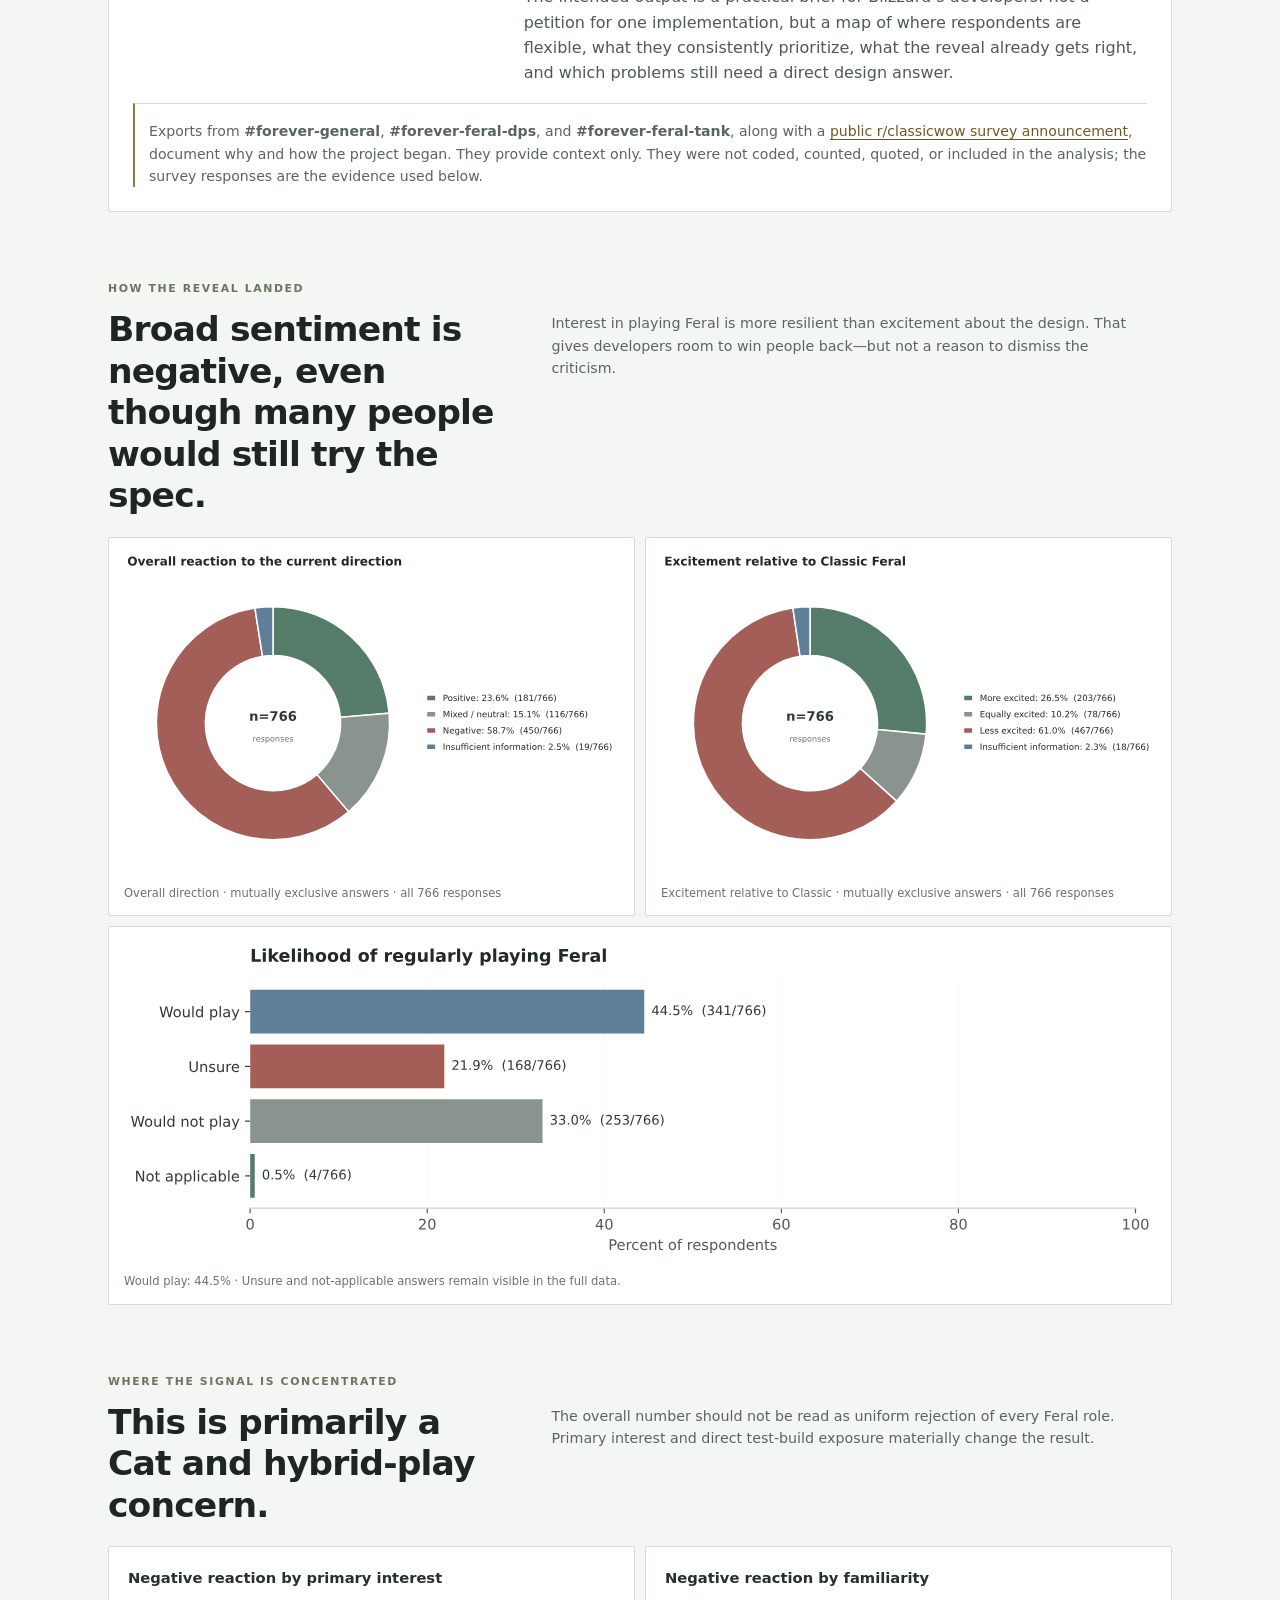
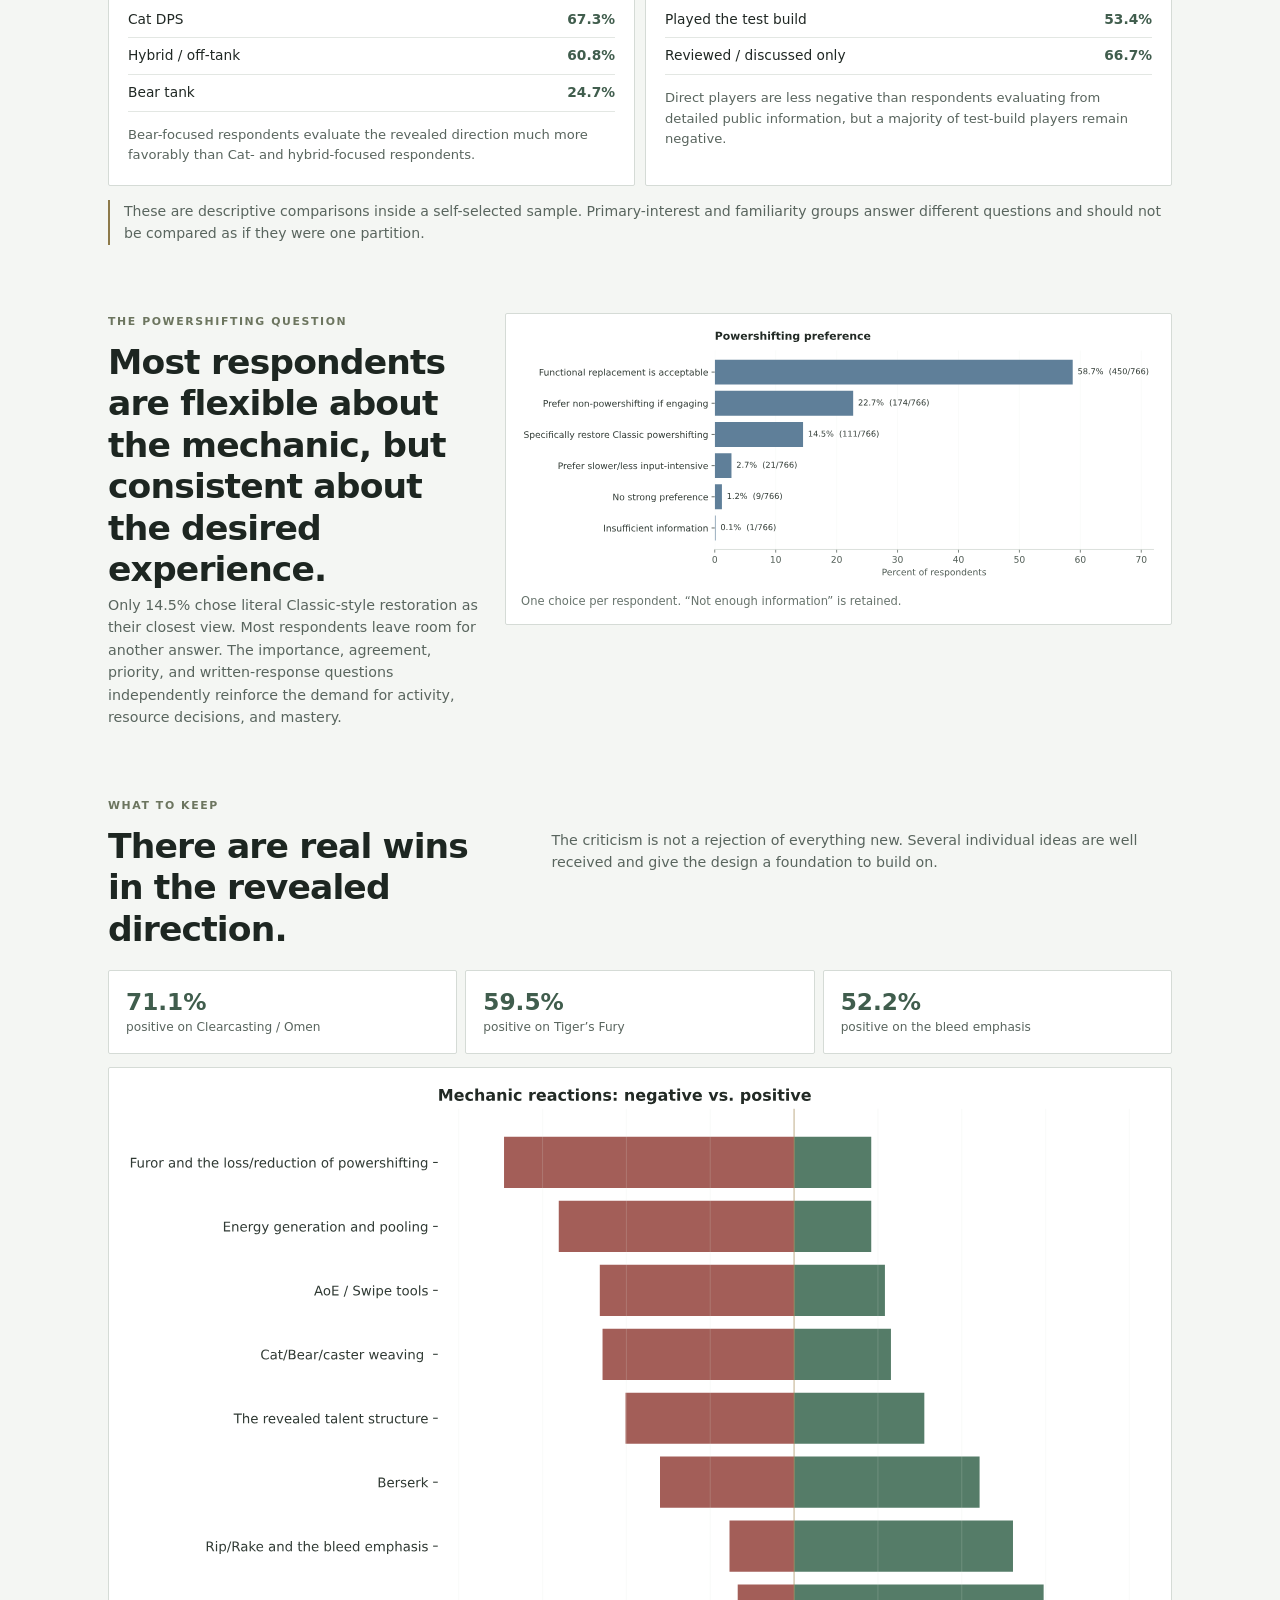
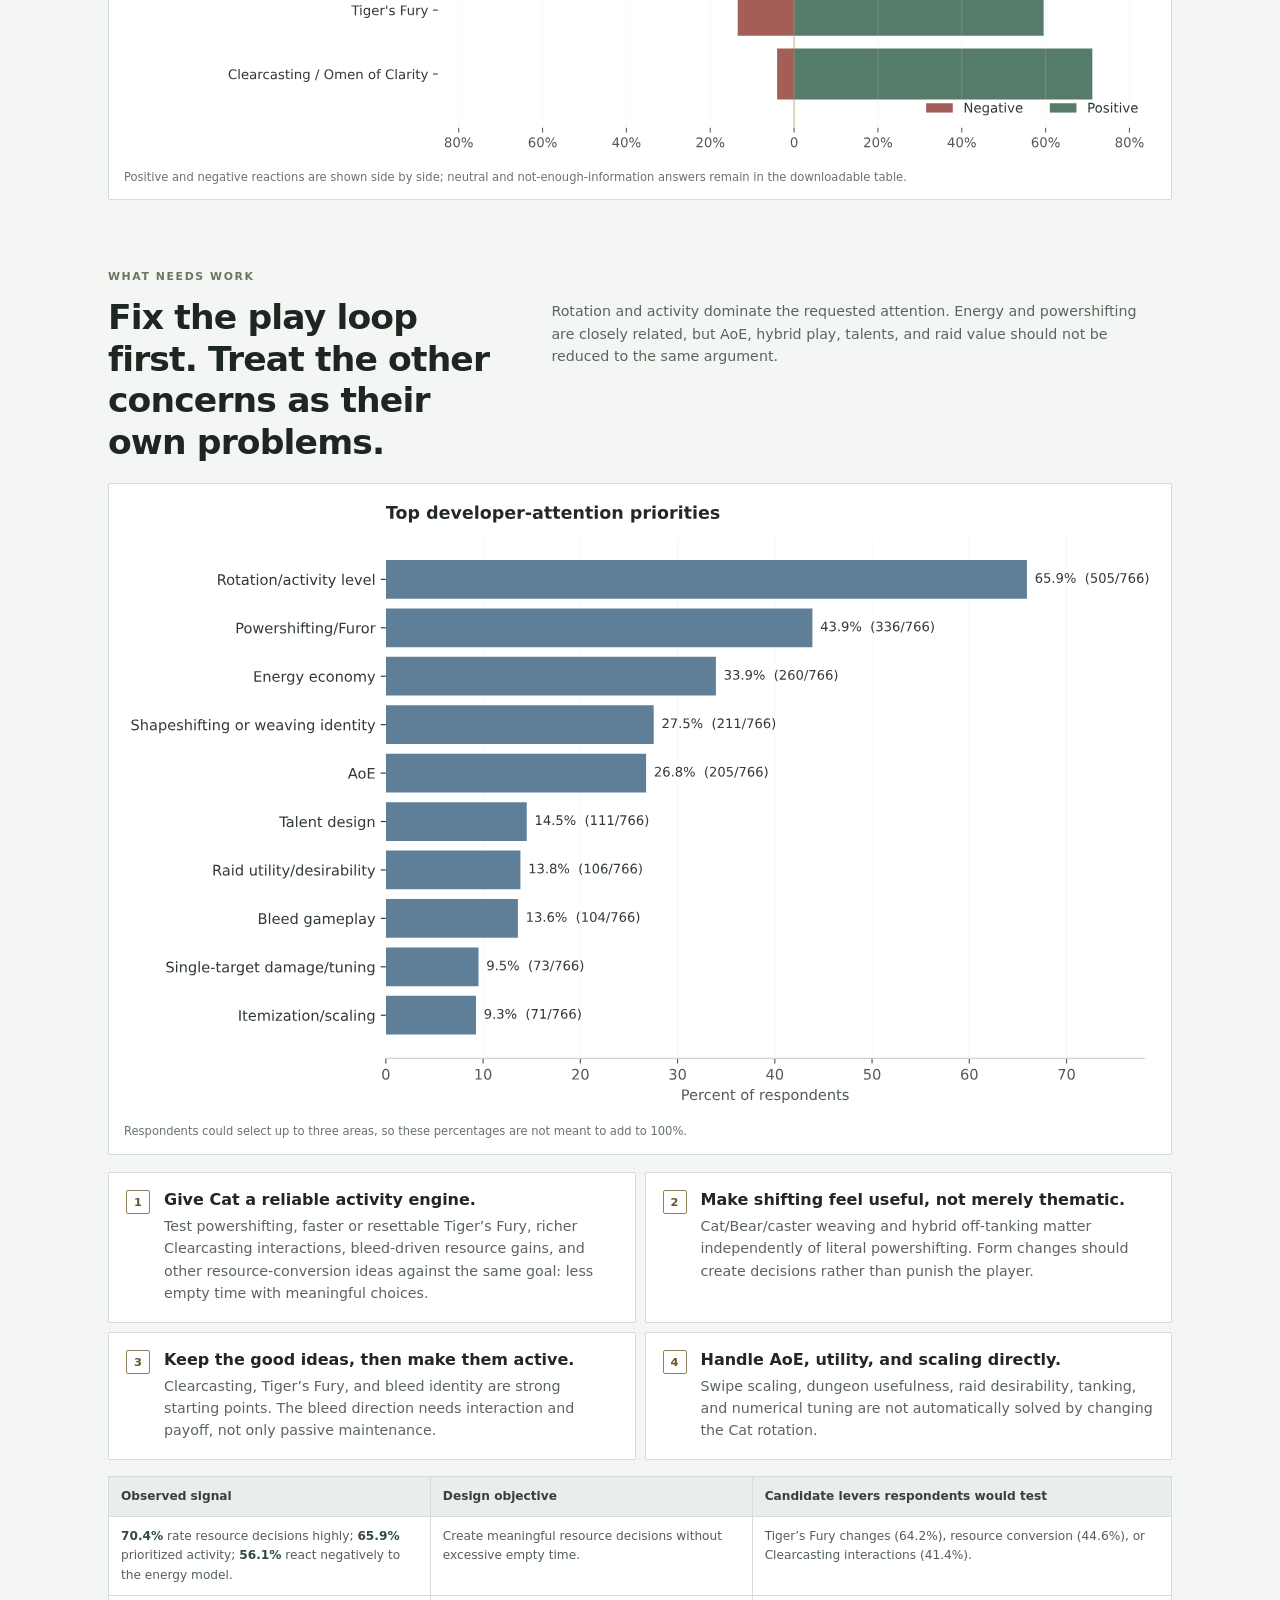
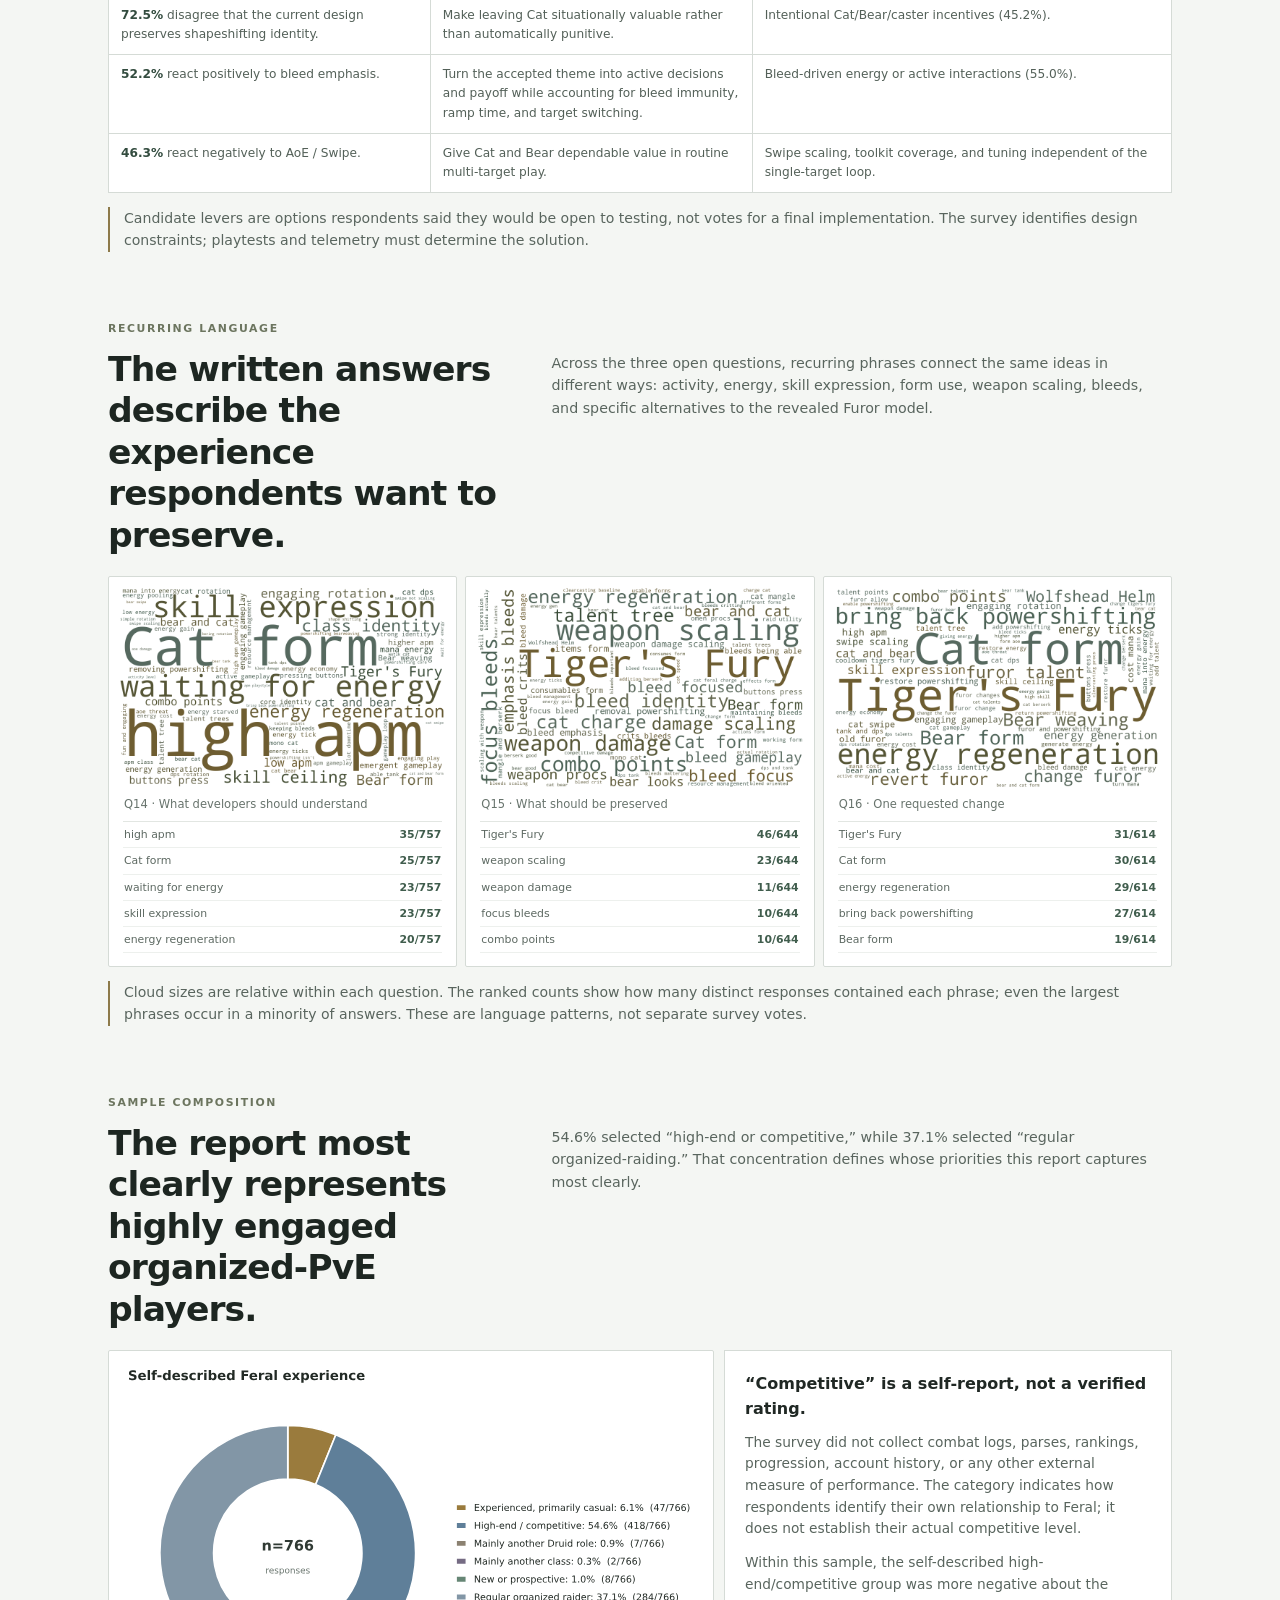
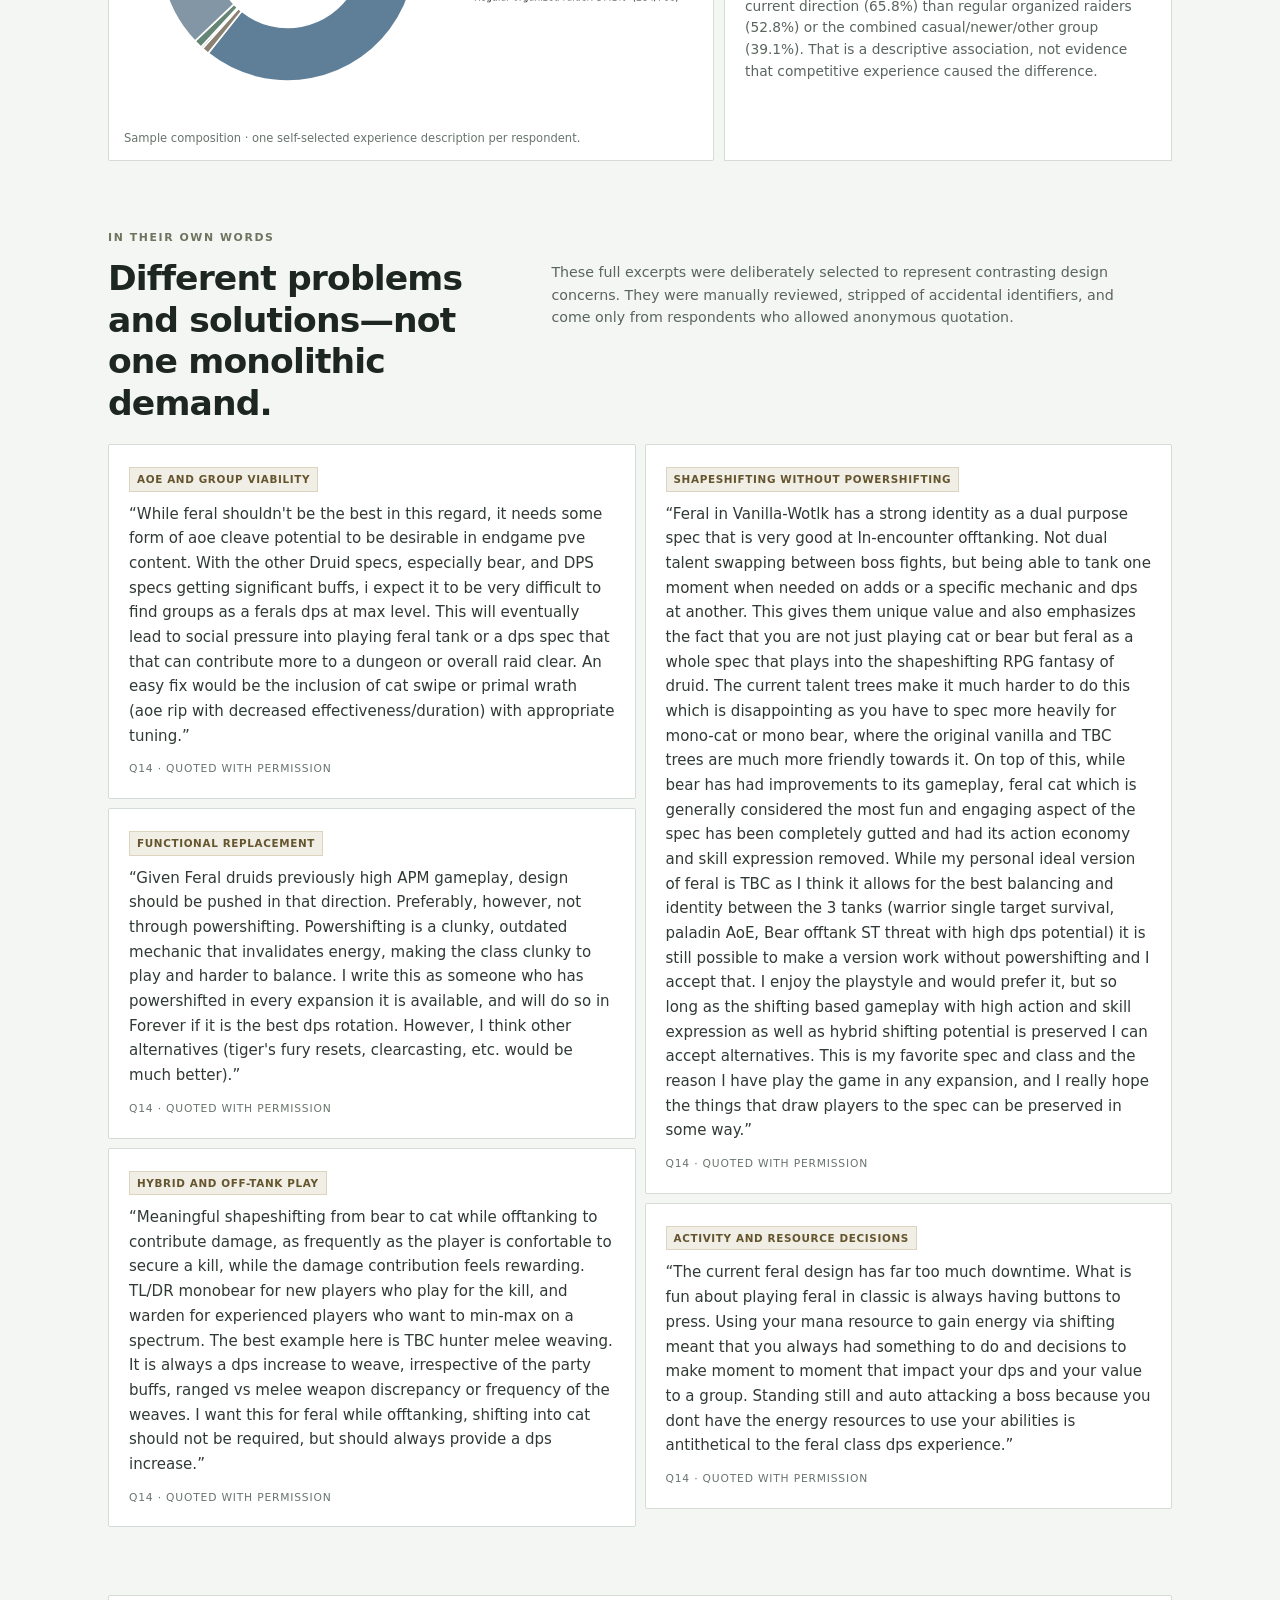
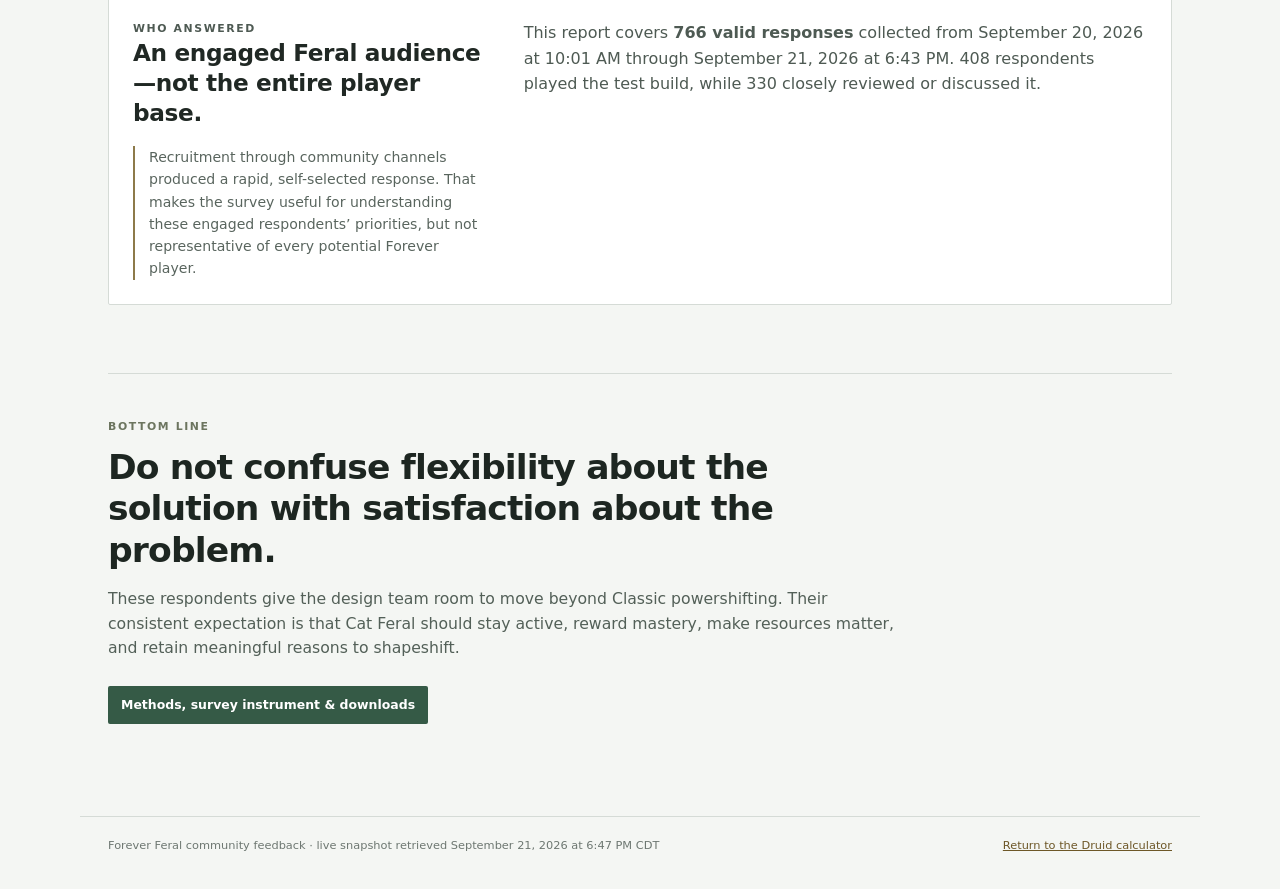
==== commit 6b75c793: "Balance featured quote layout" ====
--- a/analysis/index.html
+++ b/analysis/index.html
@@ -110,7 +110,7 @@
 
   <section class="voices-section">
     <div class="section-copy"><p class="eyebrow">IN THEIR OWN WORDS</p><h2>Different problems and solutions—not one monolithic demand.</h2><p>These full excerpts were deliberately selected to represent contrasting design concerns. They were manually reviewed, stripped of accidental identifiers, and come only from respondents who allowed anonymous quotation.</p></div>
-    <div class="quote-grid"><blockquote><span class="quote-label">AoE and group viability</span><p>“While feral shouldn't be the best in this regard, it needs some form of aoe cleave potential to be desirable in endgame pve content. With the other Druid specs, especially bear, and DPS specs getting significant buffs, i expect it to be very difficult to find groups as a ferals dps at max level. This will eventually lead to social pressure into playing feral tank or a dps spec that that can contribute more to a dungeon or overall raid clear. An easy fix would be the inclusion of cat swipe or primal wrath (aoe rip with decreased effectiveness/duration) with appropriate tuning.”</p><footer>Q14 · quoted with permission</footer></blockquote><blockquote><span class="quote-label">Functional replacement</span><p>“Given Feral druids previously high APM gameplay, design should be pushed in that direction. Preferably, however, not through powershifting. Powershifting is a clunky, outdated mechanic that invalidates energy, making the class clunky to play and harder to balance. I write this as someone who has powershifted in every expansion it is available, and will do so in Forever if it is the best dps rotation. However, I think other alternatives (tiger's fury resets, clearcasting, etc. would be much better).”</p><footer>Q14 · quoted with permission</footer></blockquote><blockquote><span class="quote-label">Hybrid and off-tank play</span><p>“Meaningful shapeshifting from bear to cat while offtanking to contribute damage, as frequently as the player is confortable to secure a kill, while the damage contribution feels rewarding. TL/DR monobear for new players who play for the kill, and warden for experienced players who want to min-max on a spectrum. The best example here is TBC hunter melee weaving. It is always a dps increase to weave, irrespective of the party buffs, ranged vs melee weapon discrepancy or frequency of the weaves. I want this for feral while offtanking, shifting into cat should not be required, but should always provide a dps increase.”</p><footer>Q14 · quoted with permission</footer></blockquote><blockquote><span class="quote-label">Shapeshifting without powershifting</span><p>“Feral in Vanilla-Wotlk has a strong identity as a dual purpose spec that is very good at In-encounter offtanking. Not dual talent swapping between boss fights, but being able to tank one moment when needed on adds or a specific mechanic and dps at another. This gives them unique value and also emphasizes the fact that you are not just playing cat or bear but feral as a whole spec that plays into the shapeshifting RPG fantasy of druid. The current talent trees make it much harder to do this which is disappointing as you have to spec more heavily for mono-cat or mono bear, where the original vanilla and TBC trees are much more friendly towards it. On top of this, while bear has had improvements to its gameplay, feral cat which is generally considered the most fun and engaging aspect of the spec has been completely gutted and had its action economy and skill expression removed. While my personal ideal version of feral is TBC as I think it allows for the best balancing and identity between the 3 tanks (warrior single target survival, paladin AoE, Bear offtank ST threat with high dps potential) it is still possible to make a version work without powershifting and I accept that. I enjoy the playstyle and would prefer it, but so long as the shifting based gameplay with high action and skill expression as well as hybrid shifting potential is preserved I can accept alternatives. This is my favorite spec and class and the reason I have play the game in any expansion, and I really hope the things that draw players to the spec can be preserved in some way.”</p><footer>Q14 · quoted with permission</footer></blockquote></div>
+    <div class="quote-grid"><div class="quote-column"><blockquote><span class="quote-label">AoE and group viability</span><p>“While feral shouldn't be the best in this regard, it needs some form of aoe cleave potential to be desirable in endgame pve content. With the other Druid specs, especially bear, and DPS specs getting significant buffs, i expect it to be very difficult to find groups as a ferals dps at max level. This will eventually lead to social pressure into playing feral tank or a dps spec that that can contribute more to a dungeon or overall raid clear. An easy fix would be the inclusion of cat swipe or primal wrath (aoe rip with decreased effectiveness/duration) with appropriate tuning.”</p><footer>Q14 · quoted with permission</footer></blockquote><blockquote><span class="quote-label">Functional replacement</span><p>“Given Feral druids previously high APM gameplay, design should be pushed in that direction. Preferably, however, not through powershifting. Powershifting is a clunky, outdated mechanic that invalidates energy, making the class clunky to play and harder to balance. I write this as someone who has powershifted in every expansion it is available, and will do so in Forever if it is the best dps rotation. However, I think other alternatives (tiger's fury resets, clearcasting, etc. would be much better).”</p><footer>Q14 · quoted with permission</footer></blockquote><blockquote><span class="quote-label">Hybrid and off-tank play</span><p>“Meaningful shapeshifting from bear to cat while offtanking to contribute damage, as frequently as the player is confortable to secure a kill, while the damage contribution feels rewarding. TL/DR monobear for new players who play for the kill, and warden for experienced players who want to min-max on a spectrum. The best example here is TBC hunter melee weaving. It is always a dps increase to weave, irrespective of the party buffs, ranged vs melee weapon discrepancy or frequency of the weaves. I want this for feral while offtanking, shifting into cat should not be required, but should always provide a dps increase.”</p><footer>Q14 · quoted with permission</footer></blockquote></div><div class="quote-column"><blockquote><span class="quote-label">Shapeshifting without powershifting</span><p>“Feral in Vanilla-Wotlk has a strong identity as a dual purpose spec that is very good at In-encounter offtanking. Not dual talent swapping between boss fights, but being able to tank one moment when needed on adds or a specific mechanic and dps at another. This gives them unique value and also emphasizes the fact that you are not just playing cat or bear but feral as a whole spec that plays into the shapeshifting RPG fantasy of druid. The current talent trees make it much harder to do this which is disappointing as you have to spec more heavily for mono-cat or mono bear, where the original vanilla and TBC trees are much more friendly towards it. On top of this, while bear has had improvements to its gameplay, feral cat which is generally considered the most fun and engaging aspect of the spec has been completely gutted and had its action economy and skill expression removed. While my personal ideal version of feral is TBC as I think it allows for the best balancing and identity between the 3 tanks (warrior single target survival, paladin AoE, Bear offtank ST threat with high dps potential) it is still possible to make a version work without powershifting and I accept that. I enjoy the playstyle and would prefer it, but so long as the shifting based gameplay with high action and skill expression as well as hybrid shifting potential is preserved I can accept alternatives. This is my favorite spec and class and the reason I have play the game in any expansion, and I really hope the things that draw players to the spec can be preserved in some way.”</p><footer>Q14 · quoted with permission</footer></blockquote><blockquote><span class="quote-label">Activity and resource decisions</span><p>“The current feral design has far too much downtime. What is fun about playing feral in classic is always having buttons to press. Using your mana resource to gain energy via shifting meant that you always had something to do and decisions to make moment to moment that impact your dps and your value to a group. Standing still and auto attacking a boss because you dont have the energy resources to use your abilities is antithetical to the feral class dps experience.”</p><footer>Q14 · quoted with permission</footer></blockquote></div></div>
   </section>
 
   <section class="sample-section panel">
@@ -121,6 +121,6 @@
 
   <section class="closing"><p class="eyebrow">BOTTOM LINE</p><h2>Do not confuse flexibility about the solution with satisfaction about the problem.</h2><p>These respondents give the design team room to move beyond Classic powershifting. Their consistent expectation is that Cat Feral should stay active, reward mastery, make resources matter, and retain meaningful reasons to shapeshift.</p><div class="hero-actions"><a class="button" href="methodology.html">Methods, survey instrument &amp; downloads</a></div></section>
 </main>
-<footer class="page-foot"><span>Forever Feral community feedback · live snapshot retrieved September 21, 2026 at 6:45 PM CDT</span><a href="../">Return to the Druid calculator</a></footer>
+<footer class="page-foot"><span>Forever Feral community feedback · live snapshot retrieved September 21, 2026 at 6:47 PM CDT</span><a href="../">Return to the Druid calculator</a></footer>
 </body>
 </html>
--- a/analysis/report.css
+++ b/analysis/report.css
@@ -5,7 +5,7 @@
 .panel,figure,.story-card,.keep-grid article,.recommendations article,blockquote,.signal-grid article{border:1px solid var(--line);background:var(--panel);border-radius:2px}.origin{margin-top:68px}.origin,.sample-section{padding:24px;display:grid;grid-template-columns:.72fr 1.28fr;gap:18px 40px;align-items:start}.origin h2,.sample-section h2{margin:0;font:650 1.45rem/1.3 system-ui,-apple-system,BlinkMacSystemFont,"Segoe UI",sans-serif;letter-spacing:-.015em}.origin p,.sample-section p{margin:0;color:#4e5a53}.origin-copy{display:grid;gap:13px}.origin .context-note{grid-column:1/-1;border-top:1px solid var(--line);padding-top:16px}.context-note{border-left:2px solid #8d7a4a;padding-left:14px;color:#59655e!important;font-size:.88rem}.context-note a,.method-section p a{color:#6d5727;text-underline-offset:3px}
 .story-section,.chart-section,.signal-section,.split-section,.mechanics-section,.priority-section,.language-section,.profile-section,.voices-section,.sample-section,.closing{margin-top:68px}.story-section>h2,.section-copy h2,.closing h2,.method-section h2{font:650 clamp(1.55rem,2.7vw,2.2rem)/1.2 system-ui,-apple-system,BlinkMacSystemFont,"Segoe UI",sans-serif;letter-spacing:-.025em;margin:0;max-width:27ch;color:#1d2621}.story-grid{display:grid;grid-template-columns:repeat(3,1fr);gap:10px;margin-top:22px}.story-card{padding:19px}.story-card>span{color:#78725e;font:750 .67rem system-ui,sans-serif;letter-spacing:.08em}.story-card>strong{display:block;color:#405d4d;font:680 1.9rem system-ui,sans-serif;margin:12px 0 5px;font-variant-numeric:tabular-nums}.story-card h3,.recommendations h3{font:680 1rem system-ui,sans-serif;margin:0;color:#202824}.story-card p,.section-copy>p:last-child,.recommendations p{color:#59655e;font-size:.89rem}.thesis{margin-top:16px;padding:20px 23px;background:#edf2ee;border:1px solid var(--line);border-left:3px solid var(--green)}.thesis p{margin:0;font:540 1.08rem/1.55 system-ui,sans-serif;max-width:900px;color:#2d3932}
 .section-copy{display:grid;grid-template-columns:.65fr 1fr;gap:0 40px;align-items:start;margin-bottom:20px}.section-copy .eyebrow{grid-column:1/-1}.section-copy h2{grid-column:1}.section-copy>p:last-child{grid-column:2;margin:3px 0 0;max-width:600px}.chart-grid{display:grid;grid-template-columns:1fr 1fr;gap:10px}figure{margin:0;padding:11px;overflow:hidden}figure img{display:block;width:100%;height:auto}figcaption{font-size:.72rem;color:#68746d;margin:8px 4px 2px}.wide-chart{margin-top:10px}.split-section{display:grid;grid-template-columns:.72fr 1.28fr;gap:22px;align-items:start}.split-section .section-copy{display:block;margin:0}.split-section .section-copy>*{display:block}
-.signal-grid{display:grid;grid-template-columns:1fr 1fr;gap:10px}.signal-grid article{padding:19px}.signal-grid h3{font-size:.92rem;margin:0 0 12px;color:#26312b}.signal-grid article>p{color:#59655e;font-size:.82rem;margin:13px 0 0}.signal-row{display:flex;justify-content:space-between;gap:16px;padding:7px 0;border-bottom:1px solid #e3e7e3;font-size:.86rem}.signal-row strong{color:#405d4d;font-variant-numeric:tabular-nums}.signal-section>.context-note{margin:14px 0 0}.keep-grid{display:grid;grid-template-columns:repeat(3,1fr);gap:8px;margin:0 0 13px}.keep-grid article{padding:17px}.keep-grid strong{display:block;color:#405d4d;font:680 1.45rem system-ui,sans-serif;font-variant-numeric:tabular-nums}.keep-grid span{display:block;color:#59655e;font-size:.76rem;line-height:1.4;margin-top:4px}.recommendations{display:grid;grid-template-columns:1fr 1fr;gap:9px;margin-top:17px}.recommendations article{padding:17px;display:grid;grid-template-columns:29px 1fr;gap:9px}.recommendations b{width:24px;height:24px;display:grid;place-items:center;border:1px solid #91805c;color:#665329;border-radius:2px;font:700 .71rem system-ui,sans-serif}.recommendations p{margin:6px 0 0}.brief-table{border:1px solid var(--line);background:#fff;margin-top:16px;font-size:.76rem}.brief-head,.brief-row{display:grid;grid-template-columns:1fr 1fr 1.3fr}.brief-head{background:#e9eeea;color:#35423b;font-weight:700}.brief-head span,.brief-row p{padding:10px 12px;margin:0;border-right:1px solid var(--line)}.brief-head span:last-child,.brief-row p:last-child{border-right:0}.brief-row{border-top:1px solid var(--line);color:#536058}.brief-row strong{color:#334c3f;font-variant-numeric:tabular-nums}.priority-section>.context-note,.language-section>.context-note{margin:14px 0 0}.phrase-list{list-style:none;margin:8px 3px 2px;padding:0;border-top:1px solid #e2e6e2}.phrase-list li{display:flex;justify-content:space-between;gap:8px;padding:4px 1px;border-bottom:1px solid #edf0ed;font-size:.68rem;color:#5d6962}.phrase-list strong{font-variant-numeric:tabular-nums;color:#405d4d}.profile-grid{display:grid;grid-template-columns:1.15fr .85fr;gap:10px;align-items:stretch}.profile-note{border:1px solid var(--line);background:#fff;padding:20px}.profile-note h3{font-size:1rem;margin:0 0 10px;color:#202824}.profile-note p{font-size:.86rem;color:#59655e;margin:0 0 12px}.profile-note p:last-child{margin-bottom:0}.quote-grid{display:grid;grid-template-columns:1fr 1fr;gap:9px}blockquote{margin:0;padding:20px}.quote-label{display:inline-block;color:#65552f;background:#f1eee5;border:1px solid #ddd4bf;padding:3px 7px;margin-bottom:10px;font-size:.65rem;font-weight:700;text-transform:uppercase;letter-spacing:.04rem}blockquote p{font:400 .94rem/1.64 system-ui,sans-serif;margin:0;color:#303a34}blockquote footer{margin-top:13px;color:#68746d;font-size:.67rem;text-transform:uppercase;letter-spacing:.05rem}.closing{padding:44px 0 16px;border-top:1px solid var(--line)}.closing h2{max-width:29ch}.closing>p:not(.eyebrow){font-size:.98rem;color:#536058;max-width:800px}
+.signal-grid{display:grid;grid-template-columns:1fr 1fr;gap:10px}.signal-grid article{padding:19px}.signal-grid h3{font-size:.92rem;margin:0 0 12px;color:#26312b}.signal-grid article>p{color:#59655e;font-size:.82rem;margin:13px 0 0}.signal-row{display:flex;justify-content:space-between;gap:16px;padding:7px 0;border-bottom:1px solid #e3e7e3;font-size:.86rem}.signal-row strong{color:#405d4d;font-variant-numeric:tabular-nums}.signal-section>.context-note{margin:14px 0 0}.keep-grid{display:grid;grid-template-columns:repeat(3,1fr);gap:8px;margin:0 0 13px}.keep-grid article{padding:17px}.keep-grid strong{display:block;color:#405d4d;font:680 1.45rem system-ui,sans-serif;font-variant-numeric:tabular-nums}.keep-grid span{display:block;color:#59655e;font-size:.76rem;line-height:1.4;margin-top:4px}.recommendations{display:grid;grid-template-columns:1fr 1fr;gap:9px;margin-top:17px}.recommendations article{padding:17px;display:grid;grid-template-columns:29px 1fr;gap:9px}.recommendations b{width:24px;height:24px;display:grid;place-items:center;border:1px solid #91805c;color:#665329;border-radius:2px;font:700 .71rem system-ui,sans-serif}.recommendations p{margin:6px 0 0}.brief-table{border:1px solid var(--line);background:#fff;margin-top:16px;font-size:.76rem}.brief-head,.brief-row{display:grid;grid-template-columns:1fr 1fr 1.3fr}.brief-head{background:#e9eeea;color:#35423b;font-weight:700}.brief-head span,.brief-row p{padding:10px 12px;margin:0;border-right:1px solid var(--line)}.brief-head span:last-child,.brief-row p:last-child{border-right:0}.brief-row{border-top:1px solid var(--line);color:#536058}.brief-row strong{color:#334c3f;font-variant-numeric:tabular-nums}.priority-section>.context-note,.language-section>.context-note{margin:14px 0 0}.phrase-list{list-style:none;margin:8px 3px 2px;padding:0;border-top:1px solid #e2e6e2}.phrase-list li{display:flex;justify-content:space-between;gap:8px;padding:4px 1px;border-bottom:1px solid #edf0ed;font-size:.68rem;color:#5d6962}.phrase-list strong{font-variant-numeric:tabular-nums;color:#405d4d}.profile-grid{display:grid;grid-template-columns:1.15fr .85fr;gap:10px;align-items:stretch}.profile-note{border:1px solid var(--line);background:#fff;padding:20px}.profile-note h3{font-size:1rem;margin:0 0 10px;color:#202824}.profile-note p{font-size:.86rem;color:#59655e;margin:0 0 12px}.profile-note p:last-child{margin-bottom:0}.quote-grid{display:grid;grid-template-columns:1fr 1fr;gap:9px;align-items:start}.quote-column{display:grid;gap:9px}.quote-column blockquote{align-self:start}blockquote{margin:0;padding:20px}.quote-label{display:inline-block;color:#65552f;background:#f1eee5;border:1px solid #ddd4bf;padding:3px 7px;margin-bottom:10px;font-size:.65rem;font-weight:700;text-transform:uppercase;letter-spacing:.04rem}blockquote p{font:400 .94rem/1.64 system-ui,sans-serif;margin:0;color:#303a34}blockquote footer{margin-top:13px;color:#68746d;font-size:.67rem;text-transform:uppercase;letter-spacing:.05rem}.closing{padding:44px 0 16px;border-top:1px solid var(--line)}.closing h2{max-width:29ch}.closing>p:not(.eyebrow){font-size:.98rem;color:#536058;max-width:800px}
 .page-foot{max-width:1120px;margin:auto;border-top:1px solid var(--line);padding:20px 28px 34px;color:#6d7771;font-size:.71rem;display:flex;justify-content:space-between;gap:18px}.page-foot a{color:#6d5727}.methods-main{max-width:1040px}.methods-hero{padding:54px 0 42px;border-bottom:1px solid var(--line)}.methods-hero h1{font-size:clamp(2rem,3.8vw,3.25rem);max-width:21ch}.methods-hero .ghost-button{margin-top:21px}.method-section{margin-top:40px}.method-section.panel{padding:23px}.method-section h2{font-size:1.62rem;max-width:none}.method-section h3{font:680 1.1rem system-ui,sans-serif;margin-top:28px;color:#26312b}.method-section p,.method-section li{color:#4f5b54;max-width:82ch}.method-section code{color:#4f4328;background:#eceeea;padding:2px 5px;border-radius:2px;overflow-wrap:anywhere}.instrument{margin-top:16px}.instrument summary{cursor:pointer;display:inline-block;border:1px solid #aeb7b0;background:#fff;padding:9px 13px;color:#34413a;font-size:.8rem;font-weight:700}.table-scroll{overflow:auto;border:1px solid var(--line);border-radius:2px;margin-top:15px}.data-table{border-collapse:collapse;width:100%;font-size:.75rem;background:#fff;font-variant-numeric:tabular-nums}.data-table th,.data-table td{text-align:left;padding:8px 10px;border-bottom:1px solid #e1e5e1;vertical-align:top}.data-table th{color:#26312b;background:#edf0ed;font-weight:700}.cloud-grid{display:grid;grid-template-columns:repeat(3,1fr);gap:8px}.download-grid{display:grid;grid-template-columns:repeat(3,1fr);gap:6px}.download-grid a{color:#536158;text-decoration:none;border:1px solid var(--line);background:#fff;padding:8px 10px;border-radius:2px;font-size:.74rem;overflow-wrap:anywhere}.download-grid a:hover{border-color:#8d9a90;color:#26362d}
 @media(max-width:900px){.topbar{padding:0 16px;gap:18px}.topbar nav a{padding:0 9px}.method-link{font-size:.72rem}.story-grid{grid-template-columns:1fr}.section-copy,.origin,.sample-section,.profile-grid{grid-template-columns:1fr}.section-copy>p:last-child{grid-column:1}.split-section{grid-template-columns:1fr}.keep-grid{grid-template-columns:1fr 1fr}.cloud-grid{grid-template-columns:1fr}.brief-head{display:none}.brief-row{grid-template-columns:1fr}.brief-row p{border-right:0;border-top:1px solid #e3e7e3}.brief-row p:first-child{border-top:0}.download-grid{grid-template-columns:1fr 1fr}}
-@media(max-width:620px){.topbar{height:auto;min-height:64px;gap:8px;flex-wrap:wrap;padding-top:8px}.brand small{display:none}.brand strong{font-size:1rem}.crest{width:33px;height:33px}.topbar nav{order:3;width:100%;height:38px}.topbar nav a{flex:1;justify-content:center}.method-link{margin-left:auto}.hero{padding:46px 0}.hero h1{font-size:2.25rem}.origin,.sample-section{padding:18px}.chart-grid,.signal-grid,.quote-grid,.recommendations{grid-template-columns:1fr}.keep-grid{grid-template-columns:1fr 1fr}.brief-row{grid-template-columns:1fr}.brief-row p{border-right:0;border-top:1px solid #e3e7e3}.brief-row p:first-child{border-top:0}main{padding:0 14px 52px}.page-foot{padding:20px 14px 30px;flex-direction:column}.download-grid{grid-template-columns:1fr}.story-section,.chart-section,.signal-section,.split-section,.mechanics-section,.priority-section,.language-section,.profile-section,.voices-section,.sample-section,.closing{margin-top:52px}}
+@media(max-width:620px){.topbar{height:auto;min-height:64px;gap:8px;flex-wrap:wrap;padding-top:8px}.brand small{display:none}.brand strong{font-size:1rem}.crest{width:33px;height:33px}.topbar nav{order:3;width:100%;height:38px}.topbar nav a{flex:1;justify-content:center}.method-link{margin-left:auto}.hero{padding:46px 0}.hero h1{font-size:2.25rem}.origin,.sample-section{padding:18px}.chart-grid,.signal-grid,.quote-grid,.recommendations{grid-template-columns:1fr}.quote-column{display:contents}.keep-grid{grid-template-columns:1fr 1fr}.brief-row{grid-template-columns:1fr}.brief-row p{border-right:0;border-top:1px solid #e3e7e3}.brief-row p:first-child{border-top:0}main{padding:0 14px 52px}.page-foot{padding:20px 14px 30px;flex-direction:column}.download-grid{grid-template-columns:1fr}.story-section,.chart-section,.signal-section,.split-section,.mechanics-section,.priority-section,.language-section,.profile-section,.voices-section,.sample-section,.closing{margin-top:52px}}
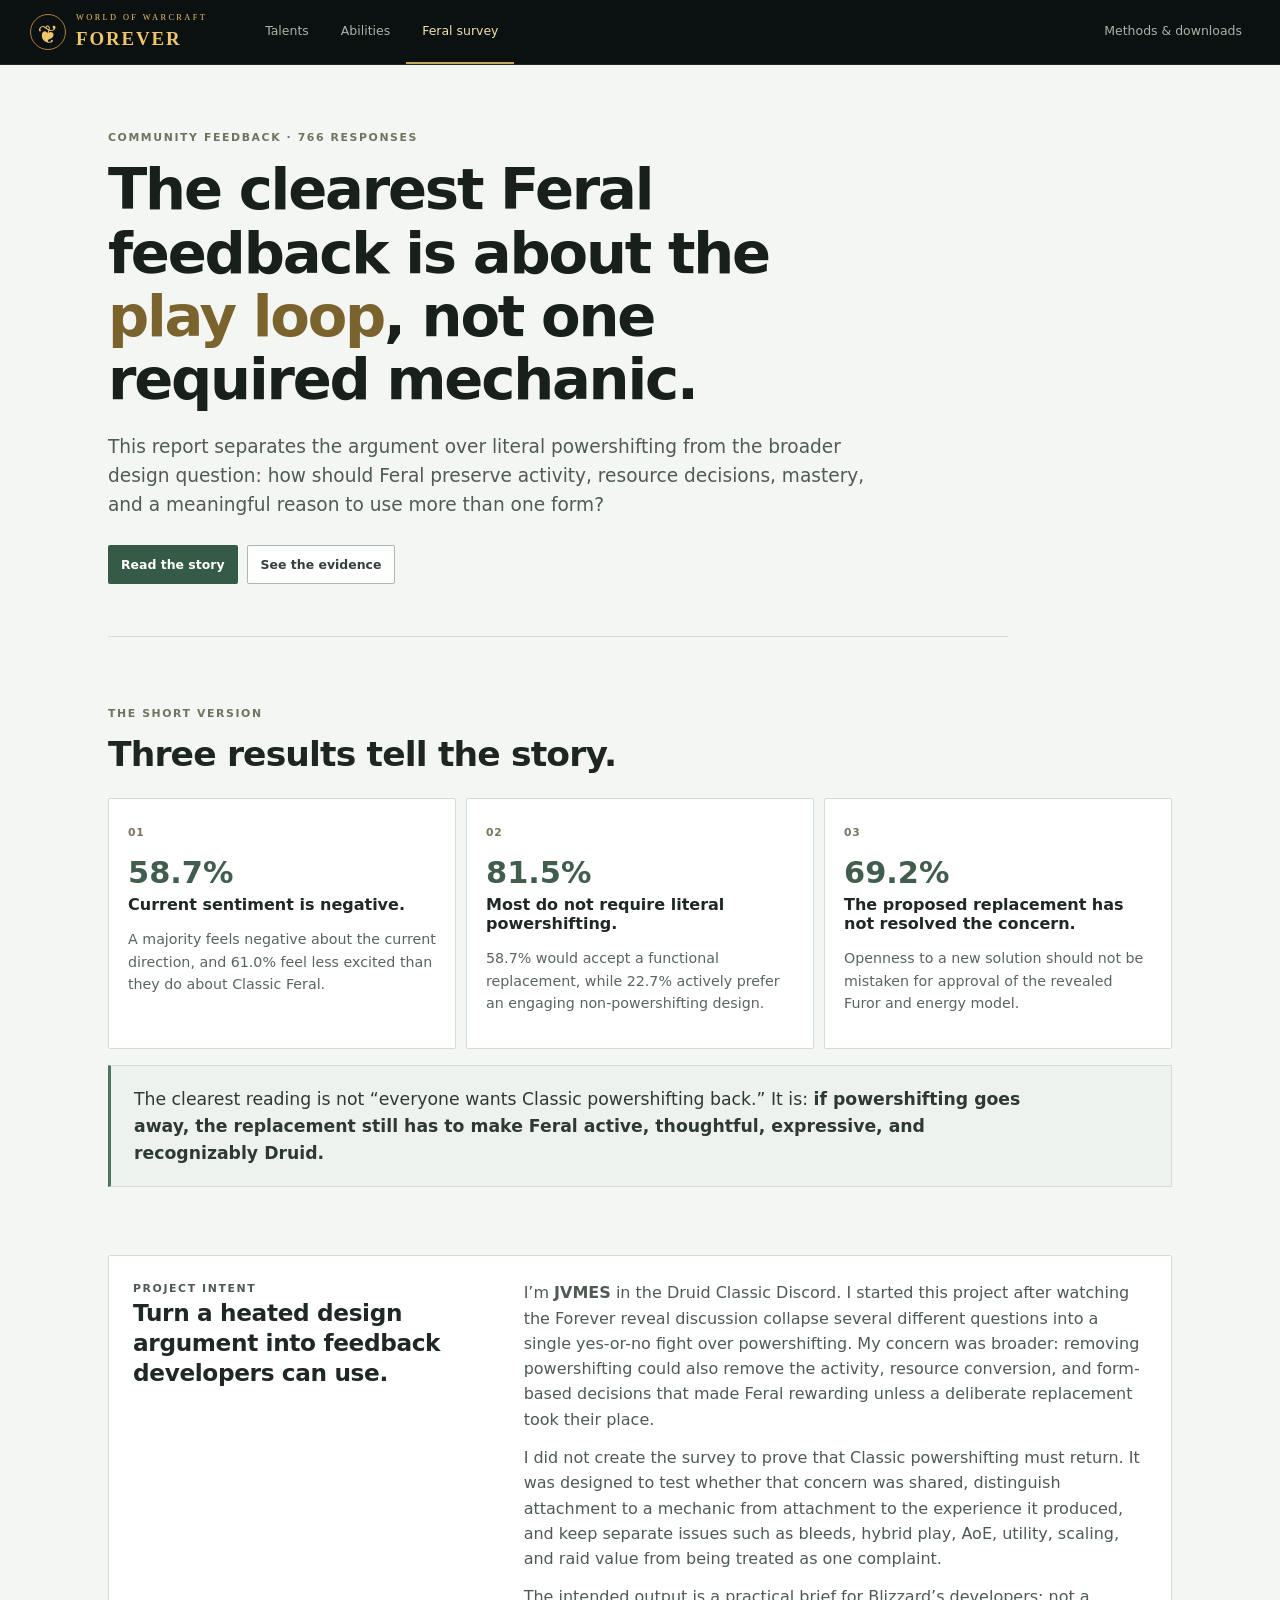
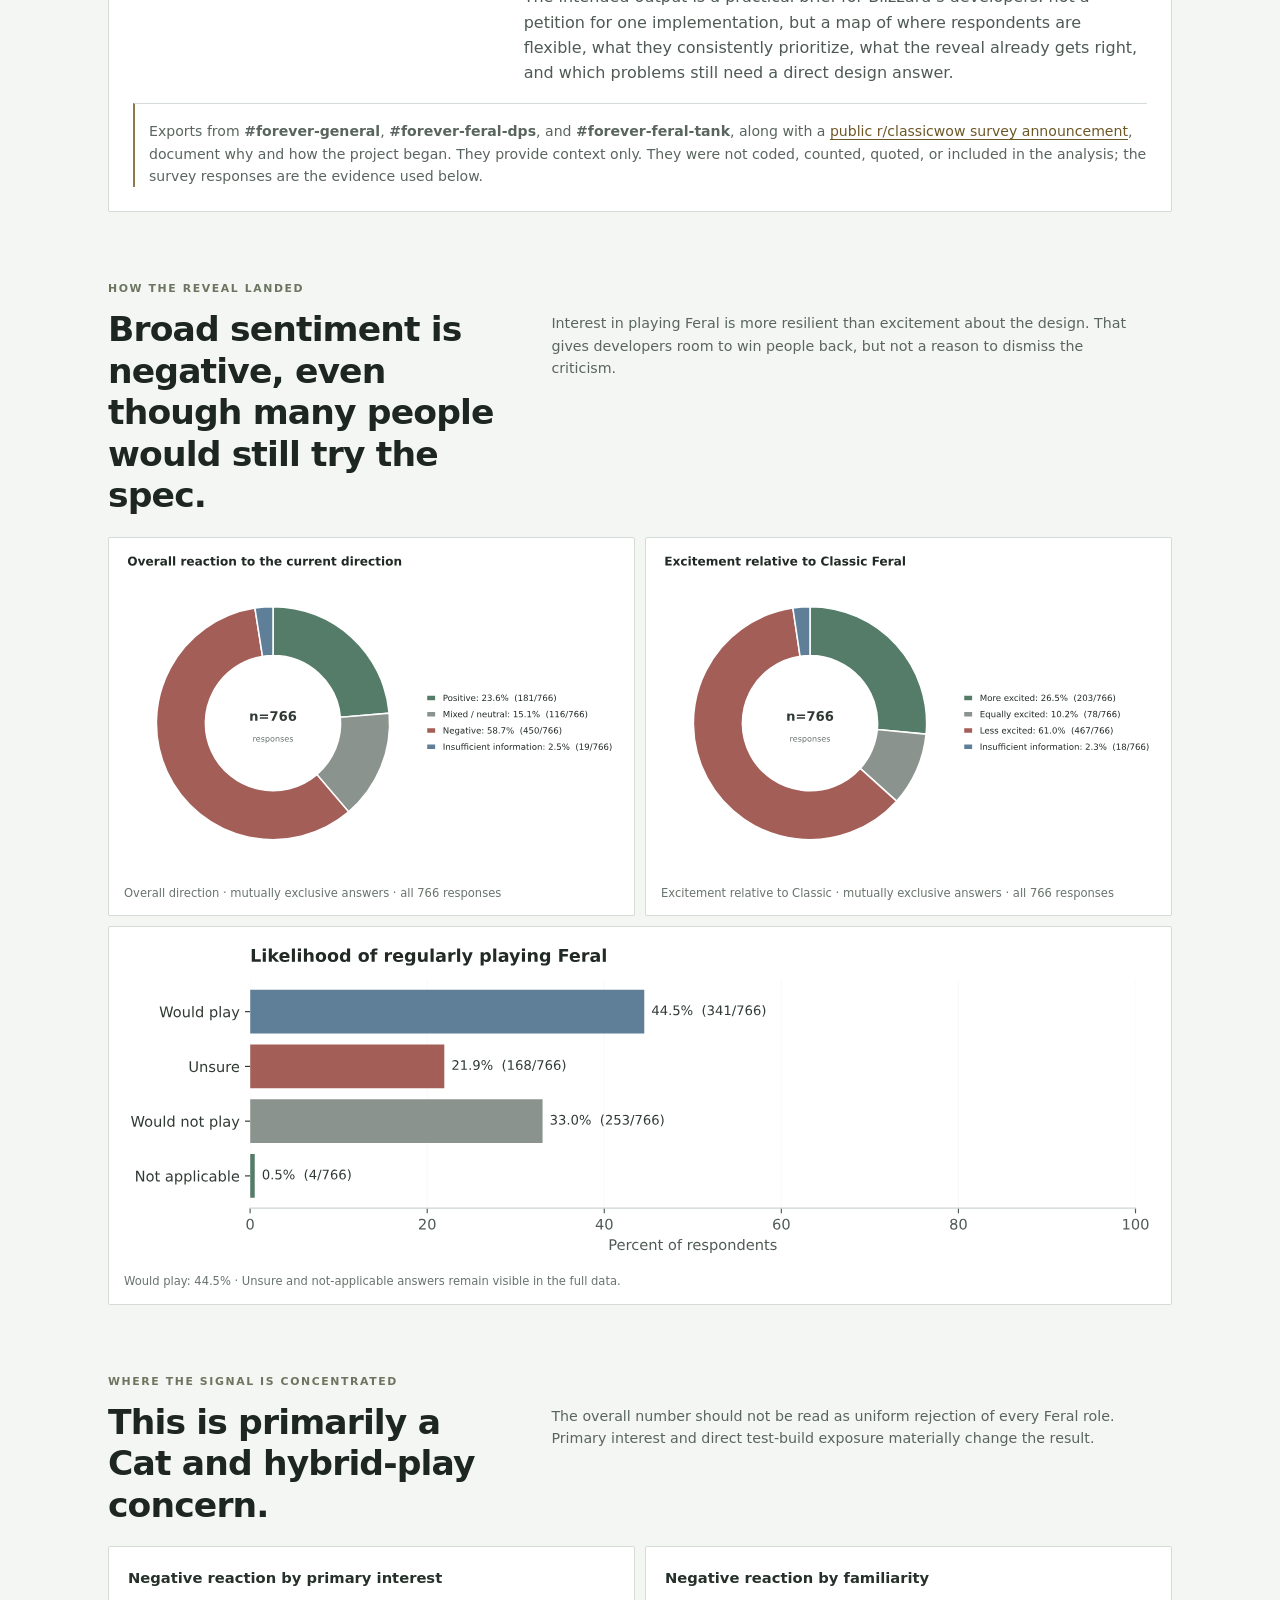
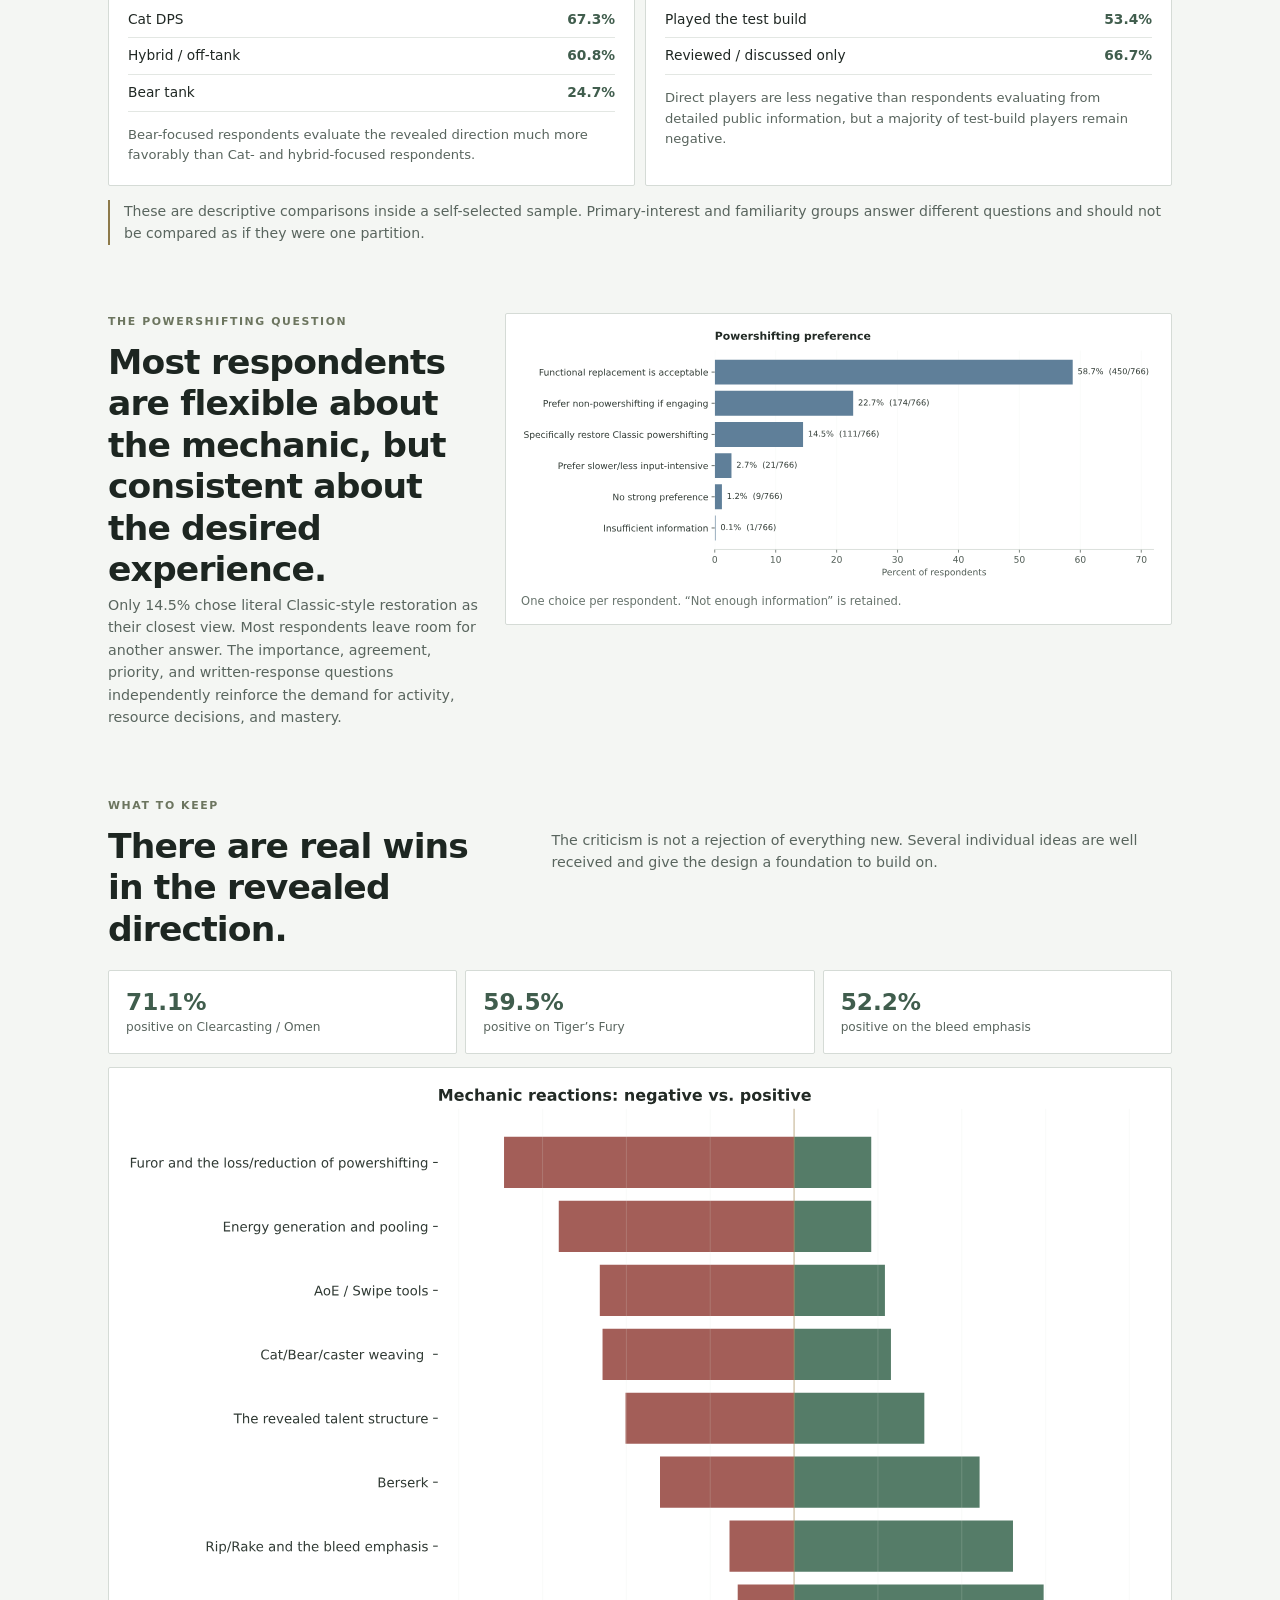
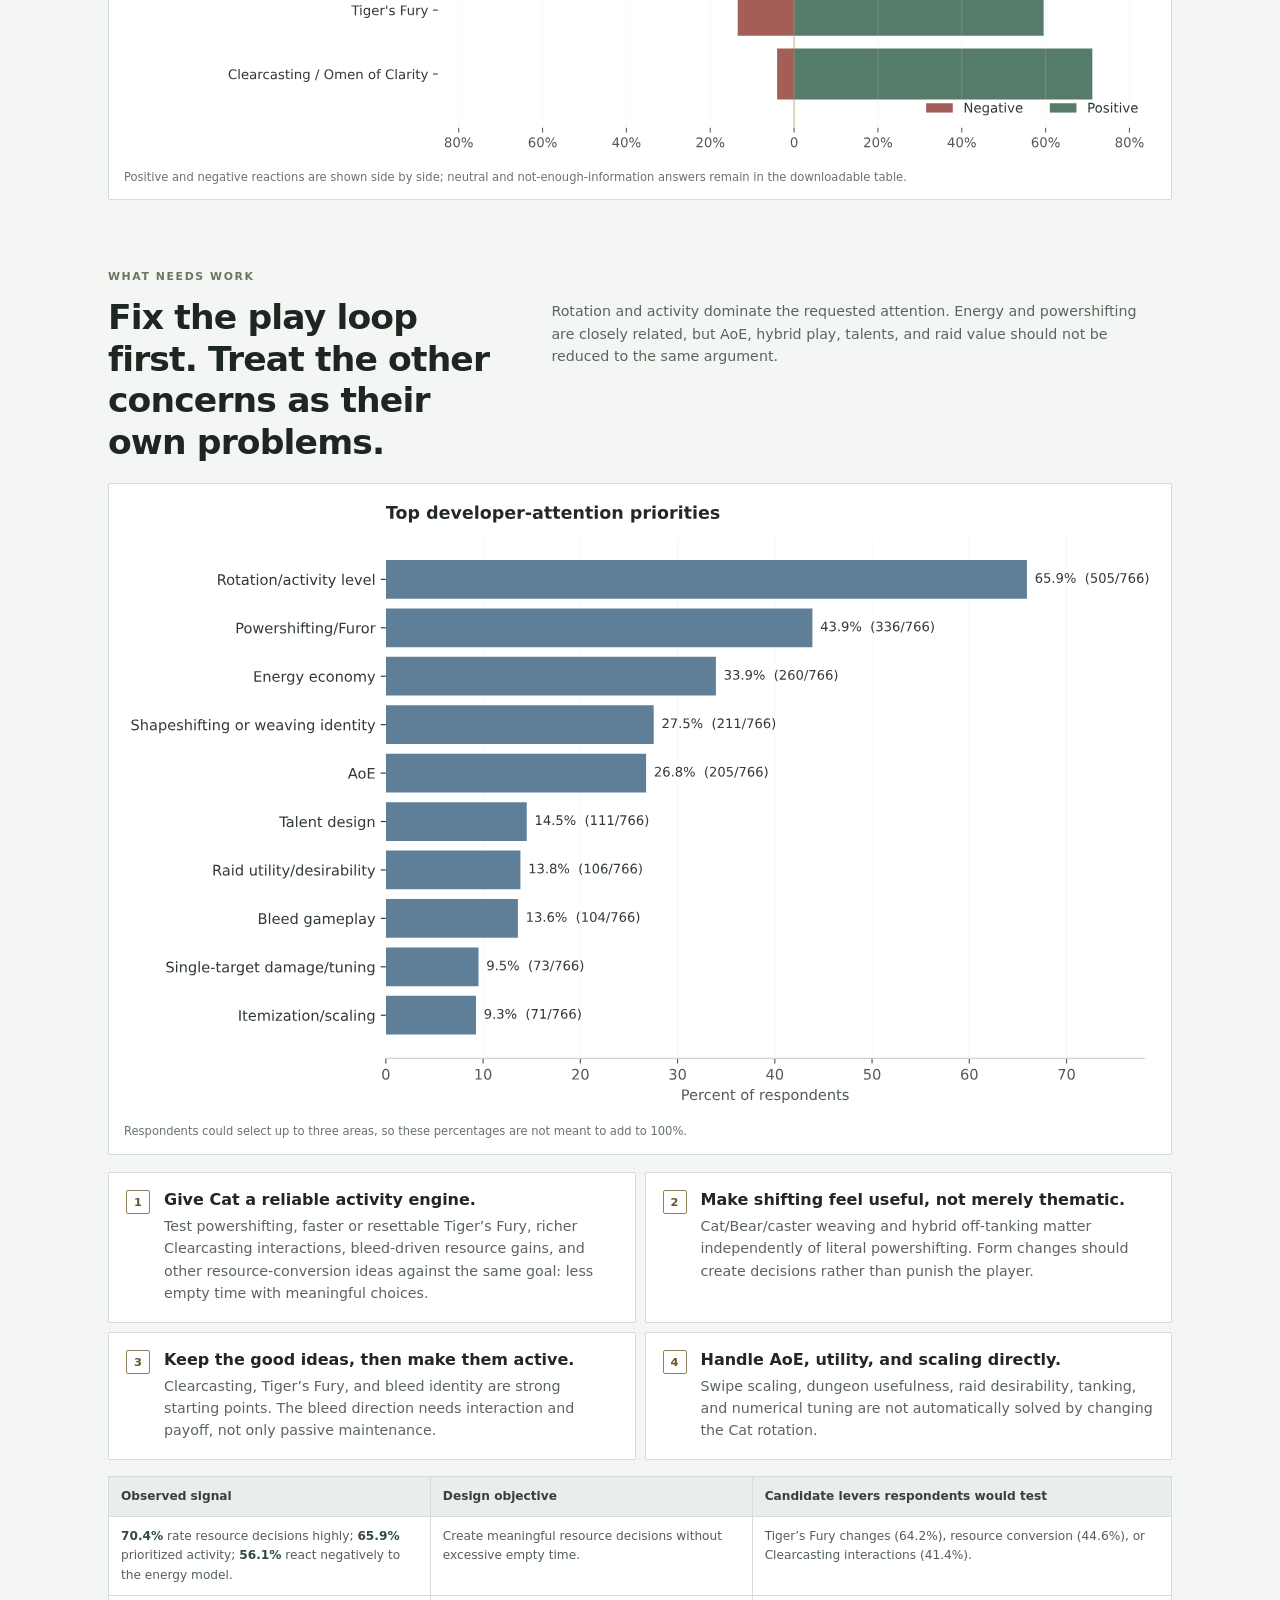
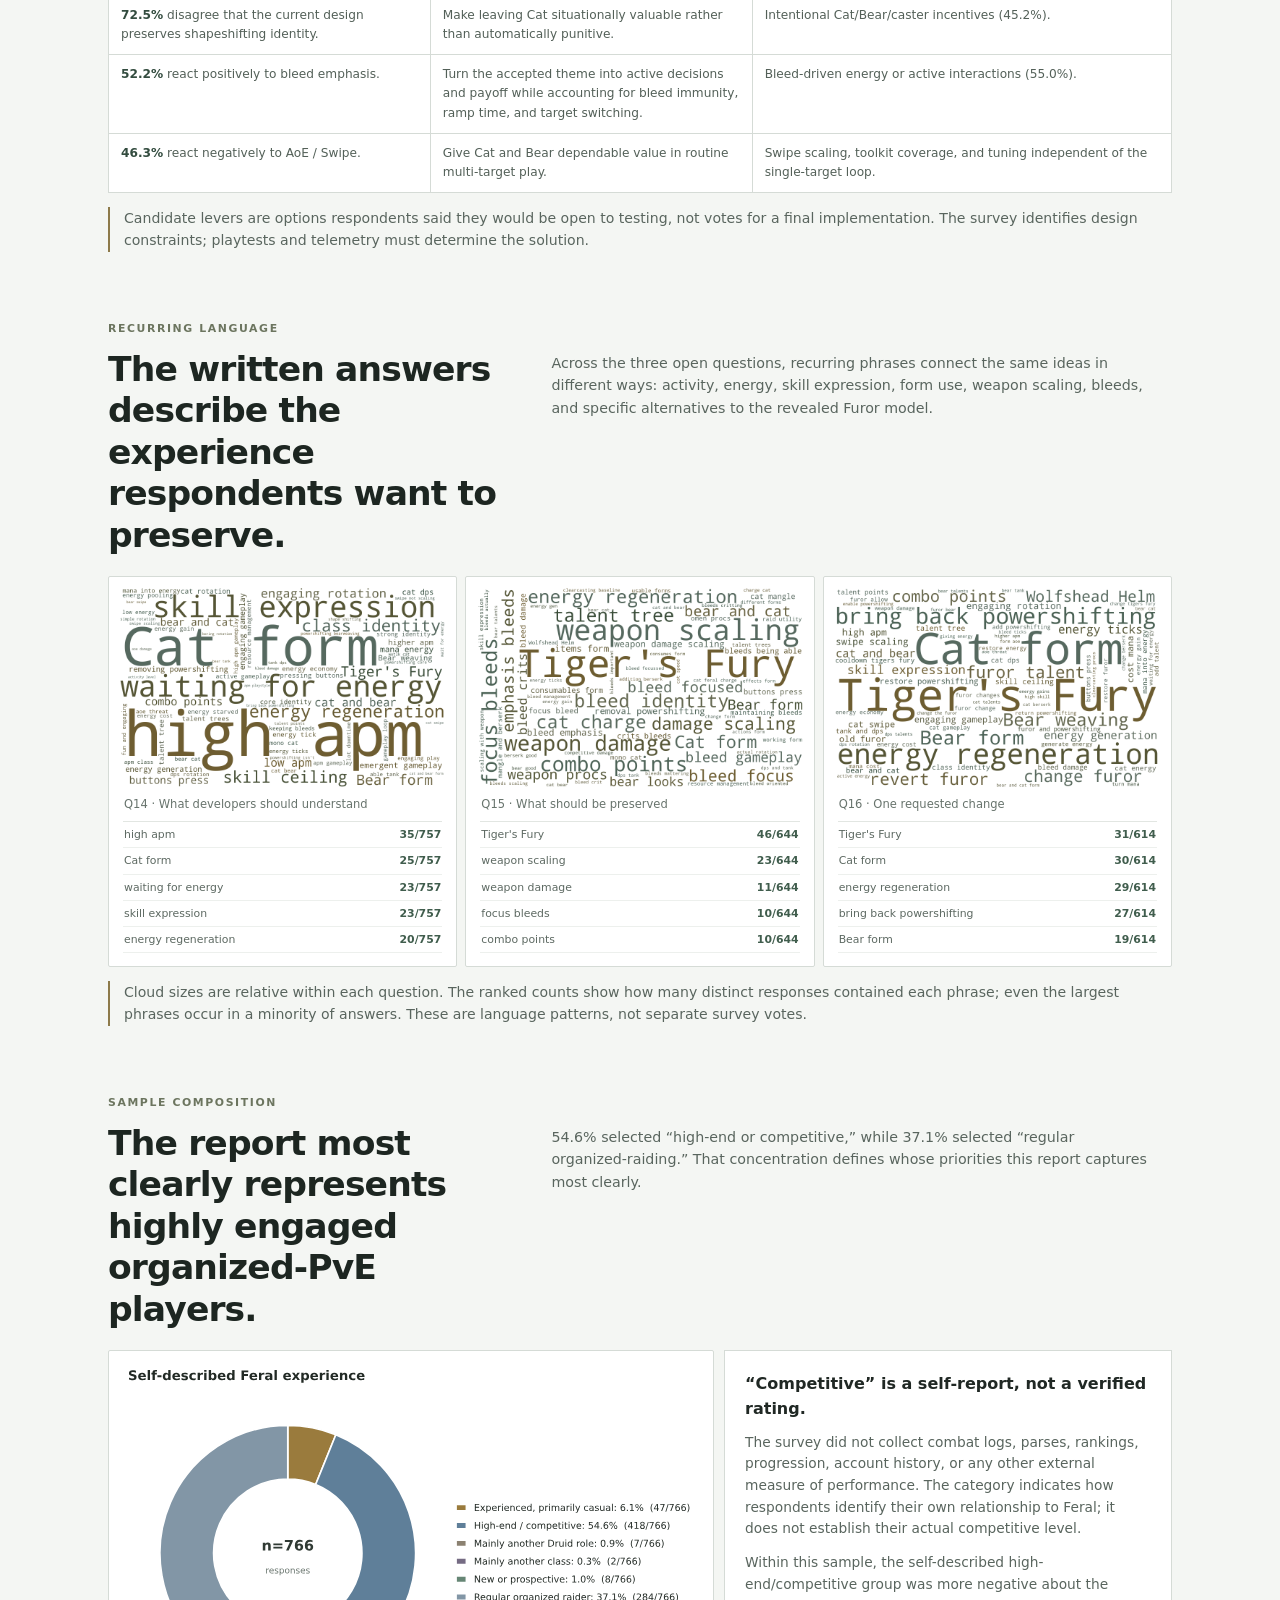
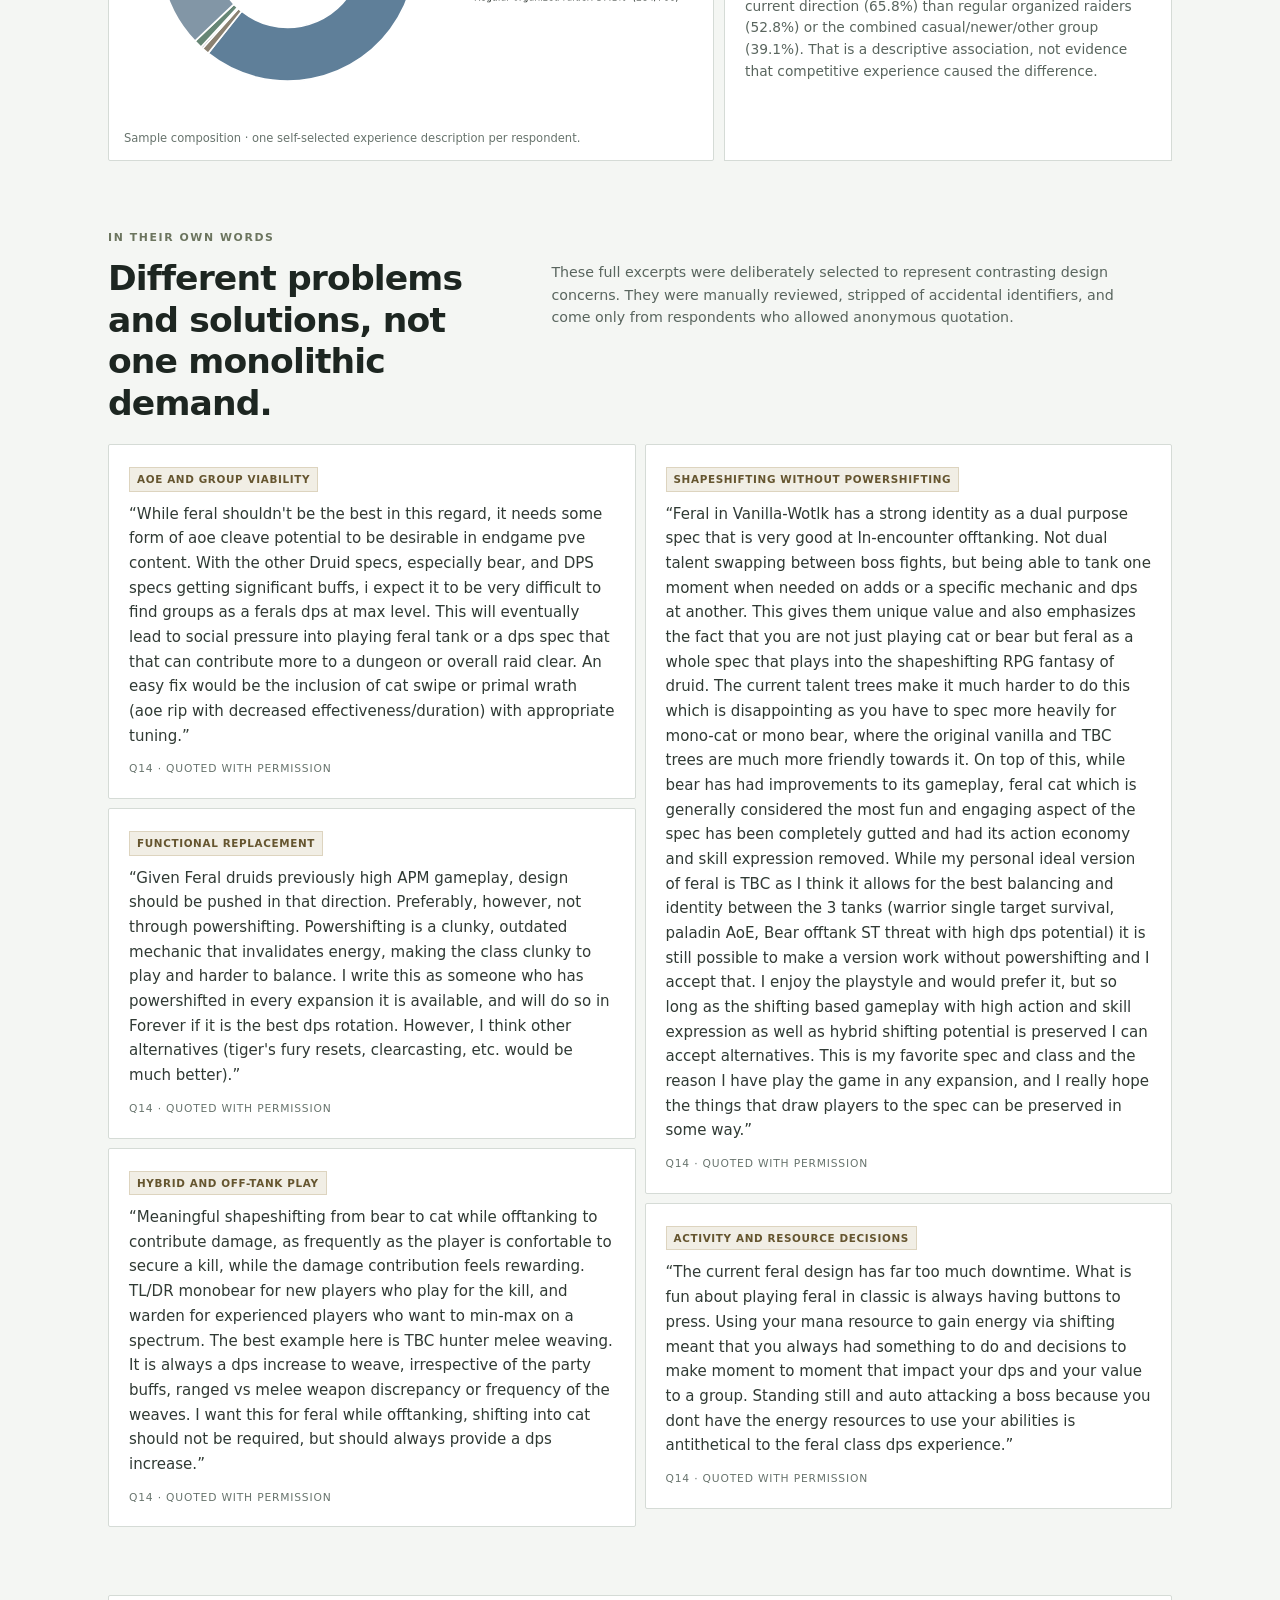
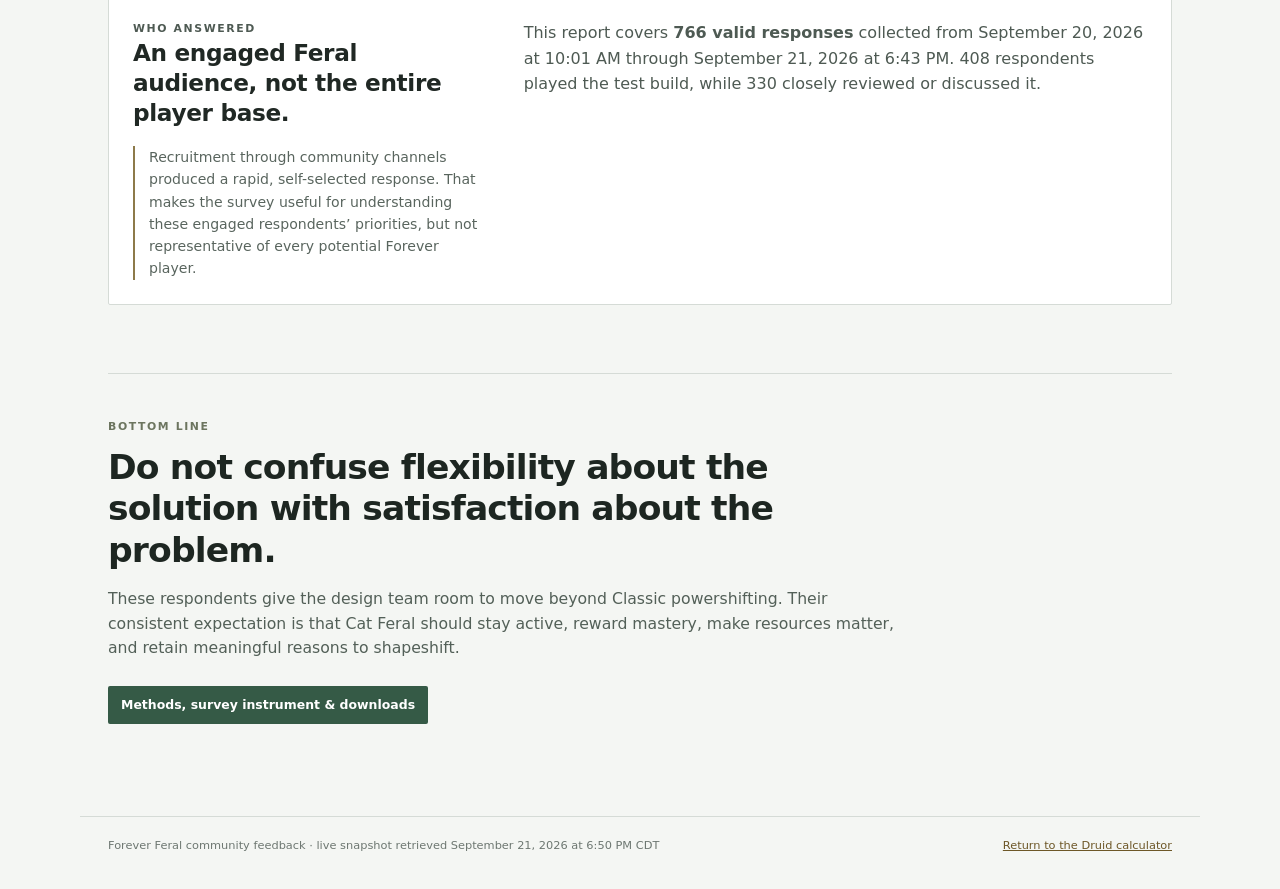
==== commit eeb02afb: "Clarify dataset fingerprint purpose" ====
--- a/analysis/index.html
+++ b/analysis/index.html
@@ -16,7 +16,7 @@
 <main>
   <section class="hero">
     <p class="eyebrow">COMMUNITY FEEDBACK · 766 RESPONSES</p>
-    <h1>The clearest Feral feedback is about the <em>play loop</em>—not one required mechanic.</h1>
+    <h1>The clearest Feral feedback is about the <em>play loop</em>, not one required mechanic.</h1>
     <p class="deck">This report separates the argument over literal powershifting from the broader design question: how should Feral preserve activity, resource decisions, mastery, and a meaningful reason to use more than one form?</p>
     <div class="hero-actions"><a class="button" href="#story">Read the story</a><a class="ghost-button" href="methodology.html">See the evidence</a></div>
   </section>
@@ -36,14 +36,14 @@
     <div><p class="eyebrow">PROJECT INTENT</p><h2 id="origin-title">Turn a heated design argument into feedback developers can use.</h2></div>
     <div class="origin-copy">
       <p>I’m <strong>JVMES</strong> in the Druid Classic Discord. I started this project after watching the Forever reveal discussion collapse several different questions into a single yes-or-no fight over powershifting. My concern was broader: removing powershifting could also remove the activity, resource conversion, and form-based decisions that made Feral rewarding unless a deliberate replacement took their place.</p>
-      <p>I did not create the survey to prove that Classic powershifting must return. It was designed to test whether that concern was shared, distinguish attachment to a mechanic from attachment to the experience it produced, and keep separate issues—bleeds, hybrid play, AoE, utility, scaling, and raid value—from being treated as one complaint.</p>
+      <p>I did not create the survey to prove that Classic powershifting must return. It was designed to test whether that concern was shared, distinguish attachment to a mechanic from attachment to the experience it produced, and keep separate issues such as bleeds, hybrid play, AoE, utility, scaling, and raid value from being treated as one complaint.</p>
       <p>The intended output is a practical brief for Blizzard’s developers: not a petition for one implementation, but a map of where respondents are flexible, what they consistently prioritize, what the reveal already gets right, and which problems still need a direct design answer.</p>
     </div>
     <p class="context-note">Exports from <strong>#forever-general</strong>, <strong>#forever-feral-dps</strong>, and <strong>#forever-feral-tank</strong>, along with a <a href="https://www.reddit.com/r/classicwow/comments/1wljuy6/">public r/classicwow survey announcement</a>, document why and how the project began. They provide context only. They were not coded, counted, quoted, or included in the analysis; the survey responses are the evidence used below.</p>
   </section>
 
   <section class="chart-section">
-    <div class="section-copy"><p class="eyebrow">HOW THE REVEAL LANDED</p><h2>Broad sentiment is negative, even though many people would still try the spec.</h2><p>Interest in playing Feral is more resilient than excitement about the design. That gives developers room to win people back—but not a reason to dismiss the criticism.</p></div>
+    <div class="section-copy"><p class="eyebrow">HOW THE REVEAL LANDED</p><h2>Broad sentiment is negative, even though many people would still try the spec.</h2><p>Interest in playing Feral is more resilient than excitement about the design. That gives developers room to win people back, but not a reason to dismiss the criticism.</p></div>
     <div class="chart-grid">
       <figure><img src="figures/overall-direction.svg" alt="Donut chart showing the share of positive, mixed or neutral, negative, and insufficient-information reactions to the current Forever Feral direction."><figcaption>Overall direction · mutually exclusive answers · all 766 responses</figcaption></figure>
       <figure><img src="figures/excitement.svg" alt="Donut chart showing whether respondents are more, equally, or less excited than about Classic Feral, including insufficient information."><figcaption>Excitement relative to Classic · mutually exclusive answers · all 766 responses</figcaption></figure>
@@ -109,18 +109,18 @@
   </section>
 
   <section class="voices-section">
-    <div class="section-copy"><p class="eyebrow">IN THEIR OWN WORDS</p><h2>Different problems and solutions—not one monolithic demand.</h2><p>These full excerpts were deliberately selected to represent contrasting design concerns. They were manually reviewed, stripped of accidental identifiers, and come only from respondents who allowed anonymous quotation.</p></div>
+    <div class="section-copy"><p class="eyebrow">IN THEIR OWN WORDS</p><h2>Different problems and solutions, not one monolithic demand.</h2><p>These full excerpts were deliberately selected to represent contrasting design concerns. They were manually reviewed, stripped of accidental identifiers, and come only from respondents who allowed anonymous quotation.</p></div>
     <div class="quote-grid"><div class="quote-column"><blockquote><span class="quote-label">AoE and group viability</span><p>“While feral shouldn't be the best in this regard, it needs some form of aoe cleave potential to be desirable in endgame pve content. With the other Druid specs, especially bear, and DPS specs getting significant buffs, i expect it to be very difficult to find groups as a ferals dps at max level. This will eventually lead to social pressure into playing feral tank or a dps spec that that can contribute more to a dungeon or overall raid clear. An easy fix would be the inclusion of cat swipe or primal wrath (aoe rip with decreased effectiveness/duration) with appropriate tuning.”</p><footer>Q14 · quoted with permission</footer></blockquote><blockquote><span class="quote-label">Functional replacement</span><p>“Given Feral druids previously high APM gameplay, design should be pushed in that direction. Preferably, however, not through powershifting. Powershifting is a clunky, outdated mechanic that invalidates energy, making the class clunky to play and harder to balance. I write this as someone who has powershifted in every expansion it is available, and will do so in Forever if it is the best dps rotation. However, I think other alternatives (tiger's fury resets, clearcasting, etc. would be much better).”</p><footer>Q14 · quoted with permission</footer></blockquote><blockquote><span class="quote-label">Hybrid and off-tank play</span><p>“Meaningful shapeshifting from bear to cat while offtanking to contribute damage, as frequently as the player is confortable to secure a kill, while the damage contribution feels rewarding. TL/DR monobear for new players who play for the kill, and warden for experienced players who want to min-max on a spectrum. The best example here is TBC hunter melee weaving. It is always a dps increase to weave, irrespective of the party buffs, ranged vs melee weapon discrepancy or frequency of the weaves. I want this for feral while offtanking, shifting into cat should not be required, but should always provide a dps increase.”</p><footer>Q14 · quoted with permission</footer></blockquote></div><div class="quote-column"><blockquote><span class="quote-label">Shapeshifting without powershifting</span><p>“Feral in Vanilla-Wotlk has a strong identity as a dual purpose spec that is very good at In-encounter offtanking. Not dual talent swapping between boss fights, but being able to tank one moment when needed on adds or a specific mechanic and dps at another. This gives them unique value and also emphasizes the fact that you are not just playing cat or bear but feral as a whole spec that plays into the shapeshifting RPG fantasy of druid. The current talent trees make it much harder to do this which is disappointing as you have to spec more heavily for mono-cat or mono bear, where the original vanilla and TBC trees are much more friendly towards it. On top of this, while bear has had improvements to its gameplay, feral cat which is generally considered the most fun and engaging aspect of the spec has been completely gutted and had its action economy and skill expression removed. While my personal ideal version of feral is TBC as I think it allows for the best balancing and identity between the 3 tanks (warrior single target survival, paladin AoE, Bear offtank ST threat with high dps potential) it is still possible to make a version work without powershifting and I accept that. I enjoy the playstyle and would prefer it, but so long as the shifting based gameplay with high action and skill expression as well as hybrid shifting potential is preserved I can accept alternatives. This is my favorite spec and class and the reason I have play the game in any expansion, and I really hope the things that draw players to the spec can be preserved in some way.”</p><footer>Q14 · quoted with permission</footer></blockquote><blockquote><span class="quote-label">Activity and resource decisions</span><p>“The current feral design has far too much downtime. What is fun about playing feral in classic is always having buttons to press. Using your mana resource to gain energy via shifting meant that you always had something to do and decisions to make moment to moment that impact your dps and your value to a group. Standing still and auto attacking a boss because you dont have the energy resources to use your abilities is antithetical to the feral class dps experience.”</p><footer>Q14 · quoted with permission</footer></blockquote></div></div>
   </section>
 
   <section class="sample-section panel">
-    <div><p class="eyebrow">WHO ANSWERED</p><h2>An engaged Feral audience—not the entire player base.</h2></div>
+    <div><p class="eyebrow">WHO ANSWERED</p><h2>An engaged Feral audience, not the entire player base.</h2></div>
     <p>This report covers <strong>766 valid responses</strong> collected from September 20, 2026 at 10:01 AM through September 21, 2026 at 6:43 PM. 408 respondents played the test build, while 330 closely reviewed or discussed it.</p>
     <p class="context-note">Recruitment through community channels produced a rapid, self-selected response. That makes the survey useful for understanding these engaged respondents’ priorities, but not representative of every potential Forever player.</p>
   </section>
 
   <section class="closing"><p class="eyebrow">BOTTOM LINE</p><h2>Do not confuse flexibility about the solution with satisfaction about the problem.</h2><p>These respondents give the design team room to move beyond Classic powershifting. Their consistent expectation is that Cat Feral should stay active, reward mastery, make resources matter, and retain meaningful reasons to shapeshift.</p><div class="hero-actions"><a class="button" href="methodology.html">Methods, survey instrument &amp; downloads</a></div></section>
 </main>
-<footer class="page-foot"><span>Forever Feral community feedback · live snapshot retrieved September 21, 2026 at 6:47 PM CDT</span><a href="../">Return to the Druid calculator</a></footer>
+<footer class="page-foot"><span>Forever Feral community feedback · live snapshot retrieved September 21, 2026 at 6:50 PM CDT</span><a href="../">Return to the Druid calculator</a></footer>
 </body>
 </html>
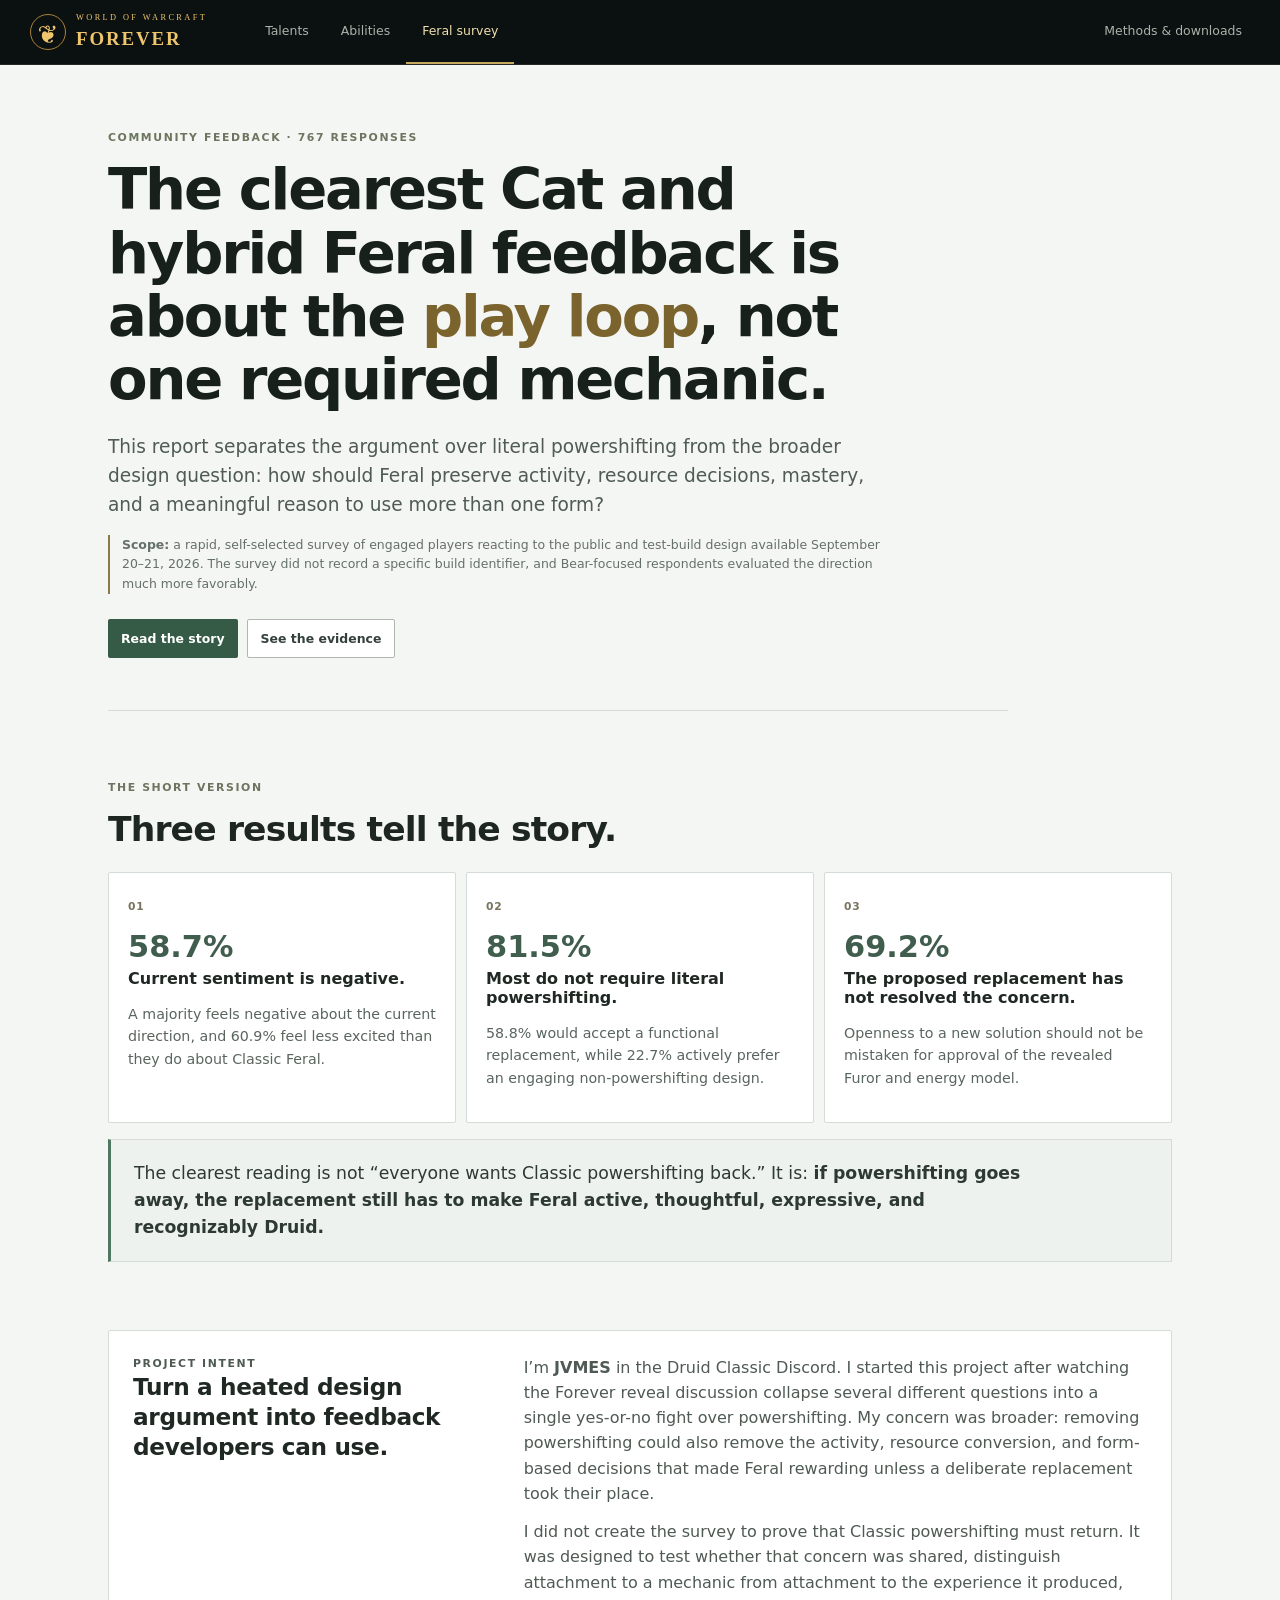
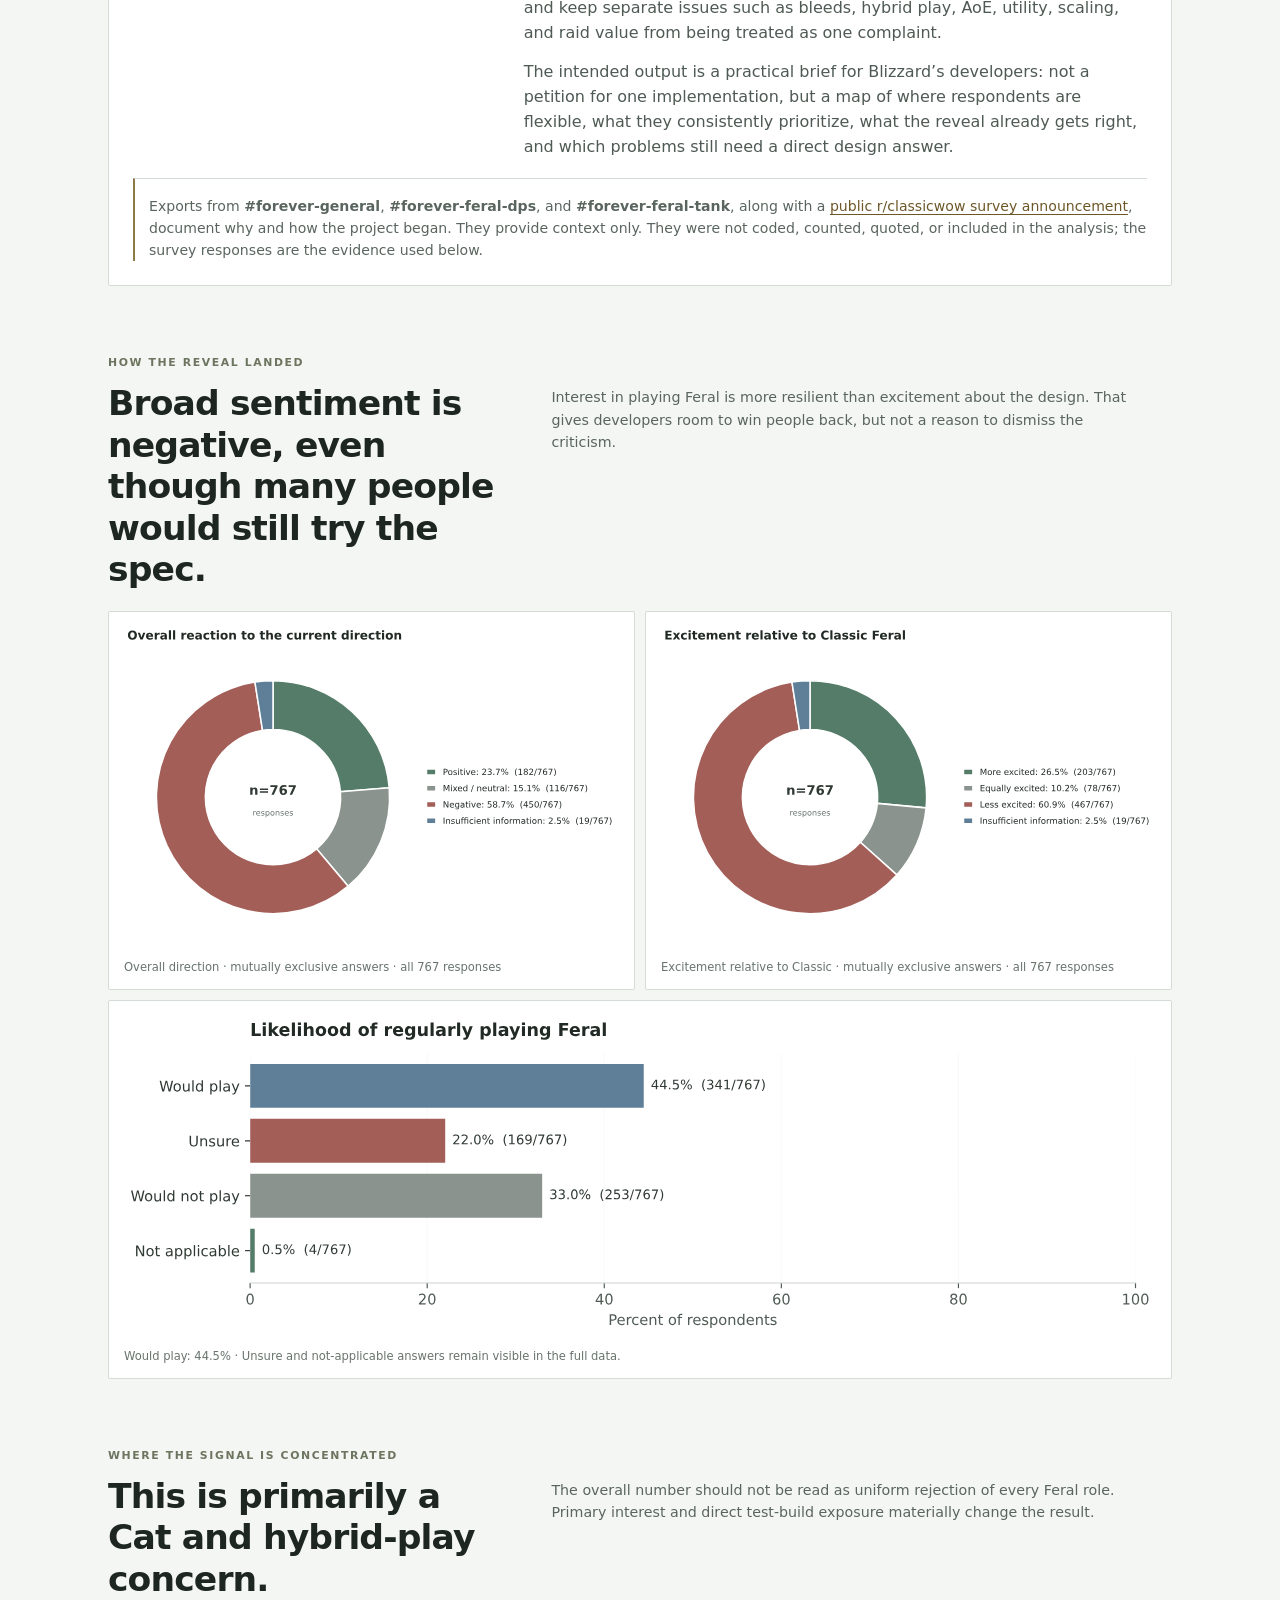
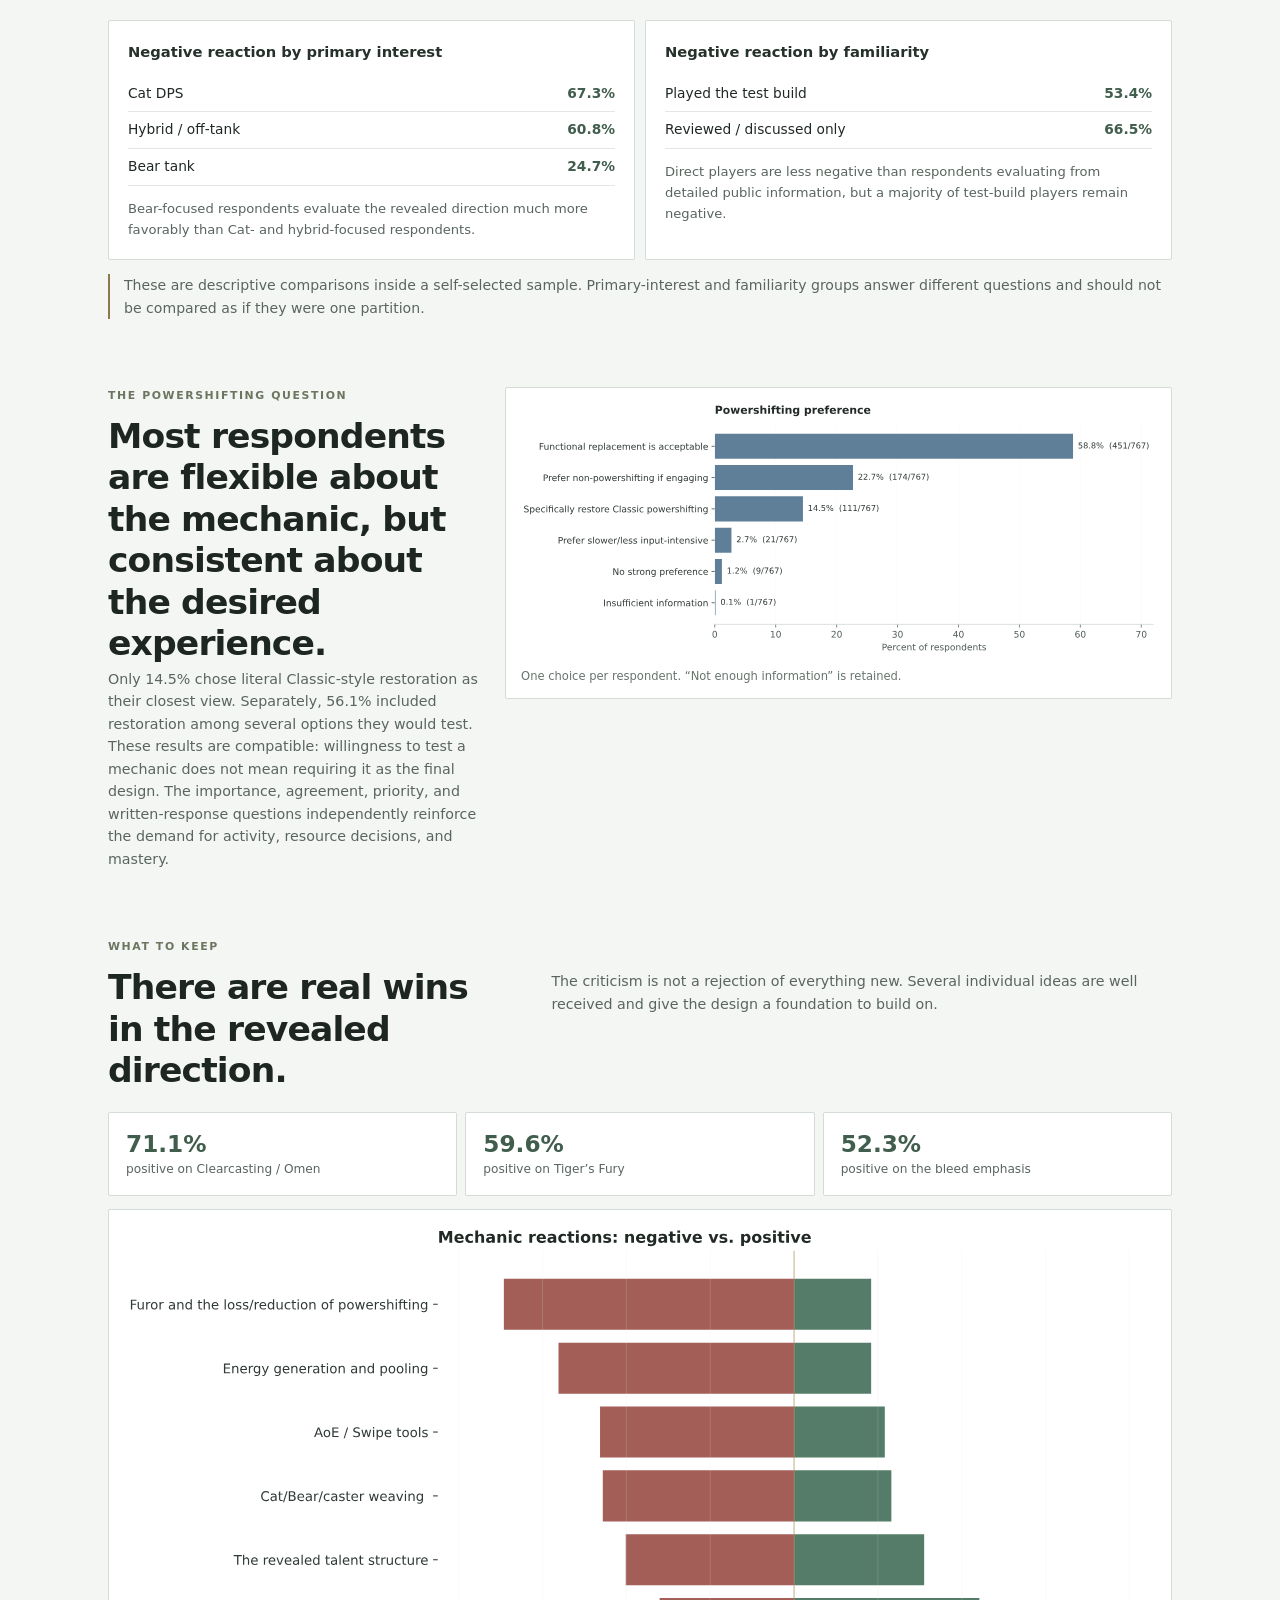
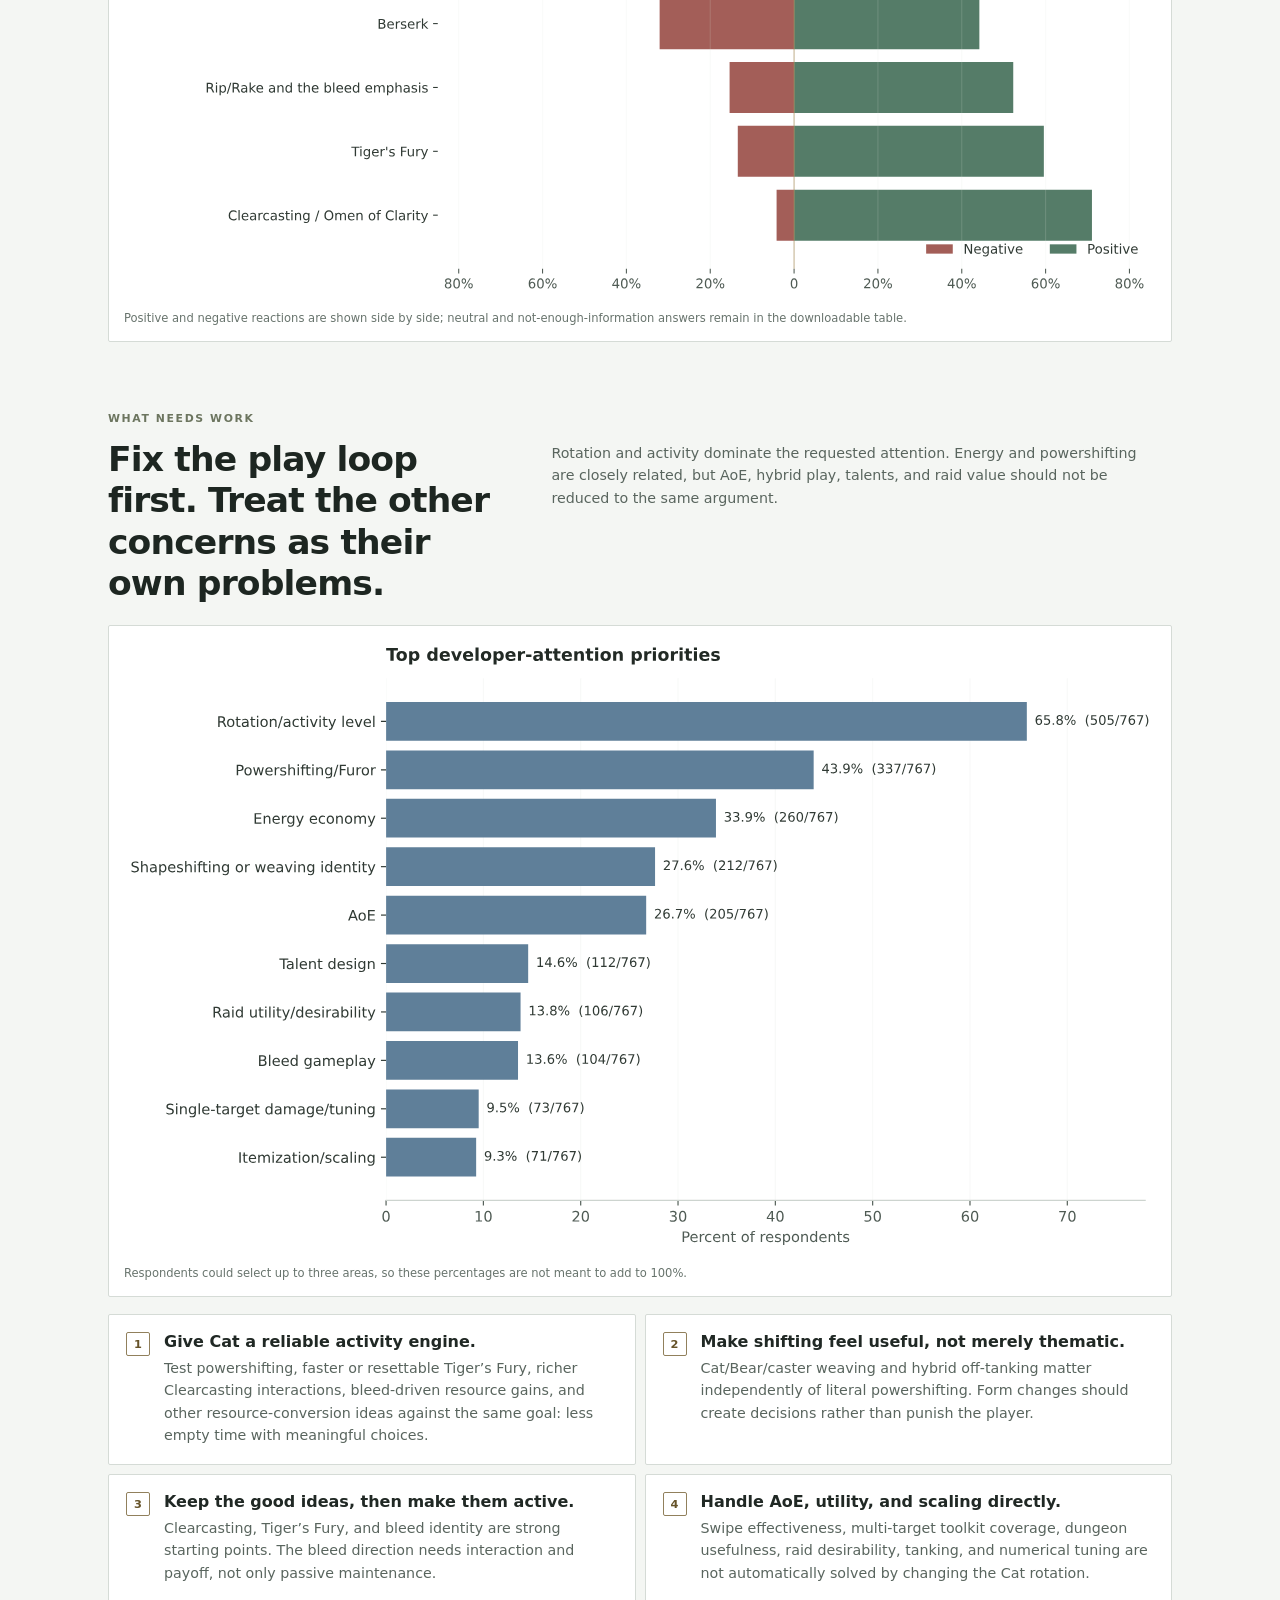
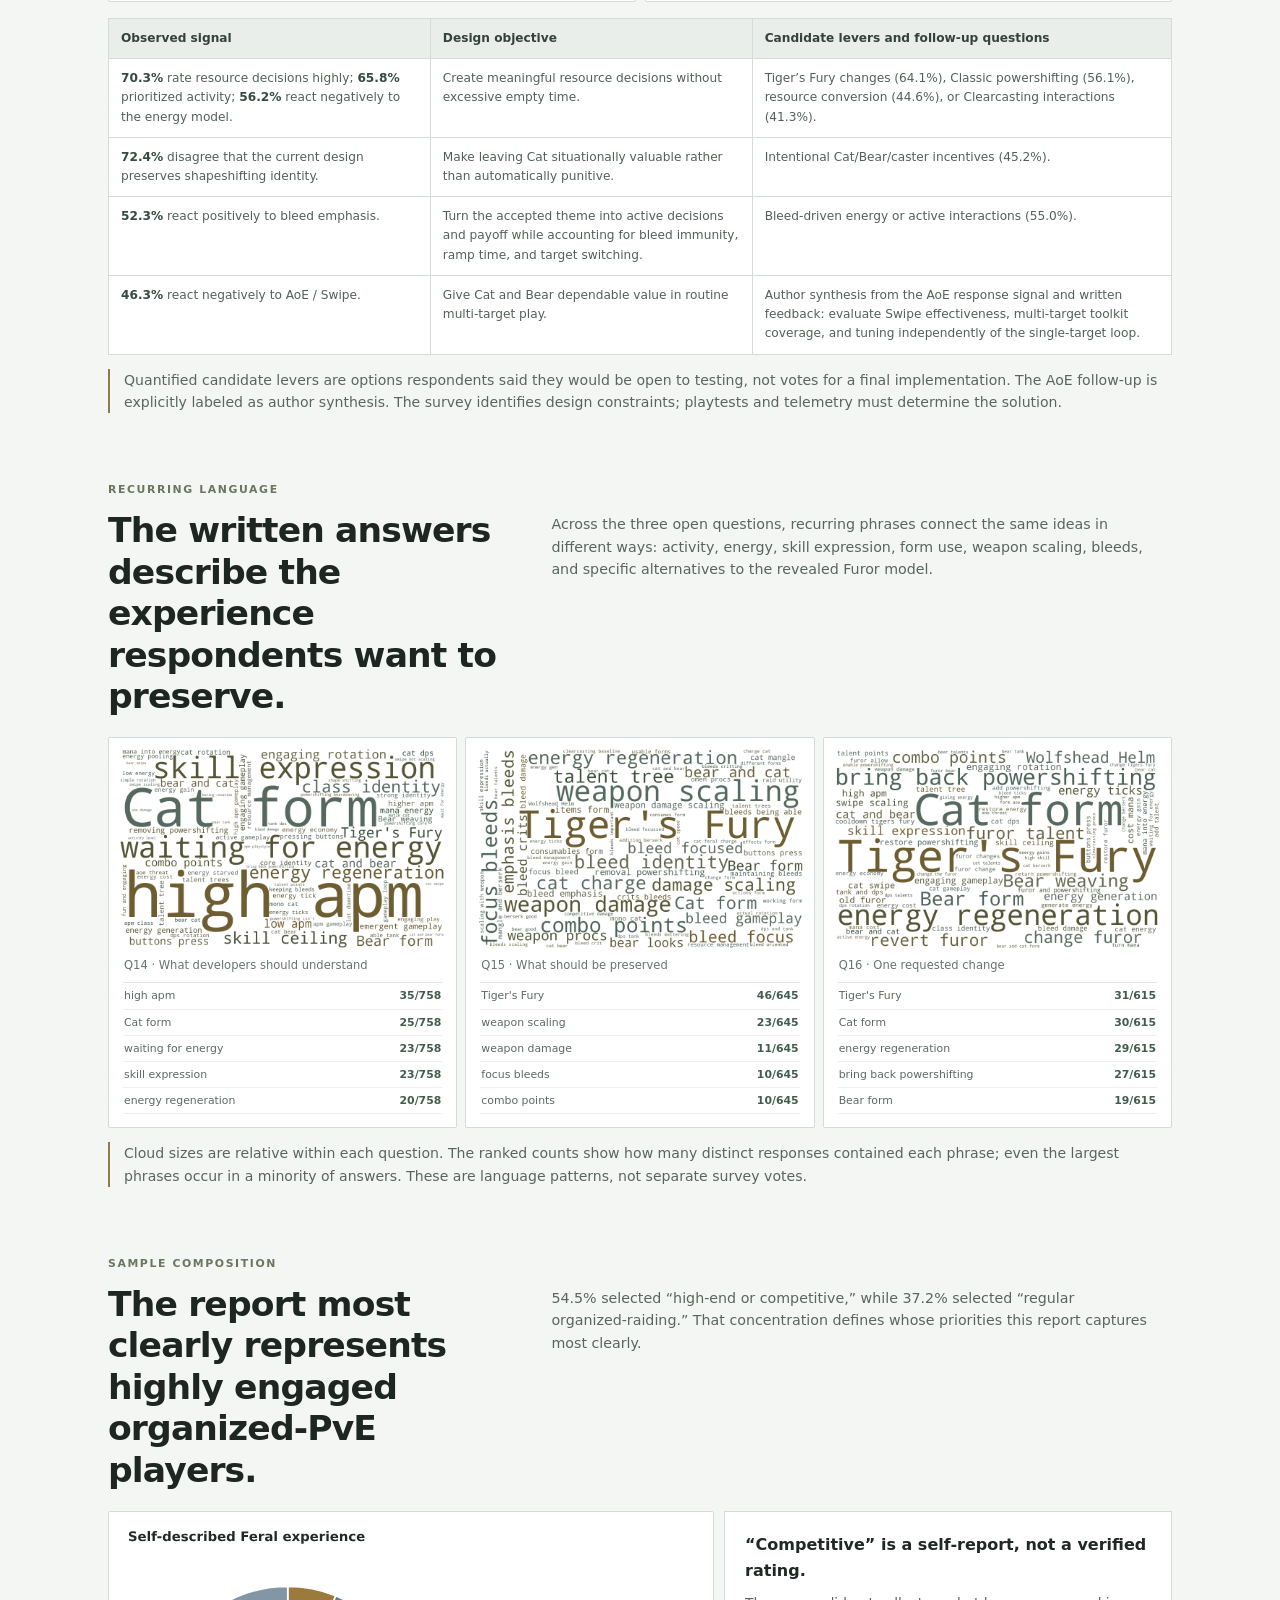
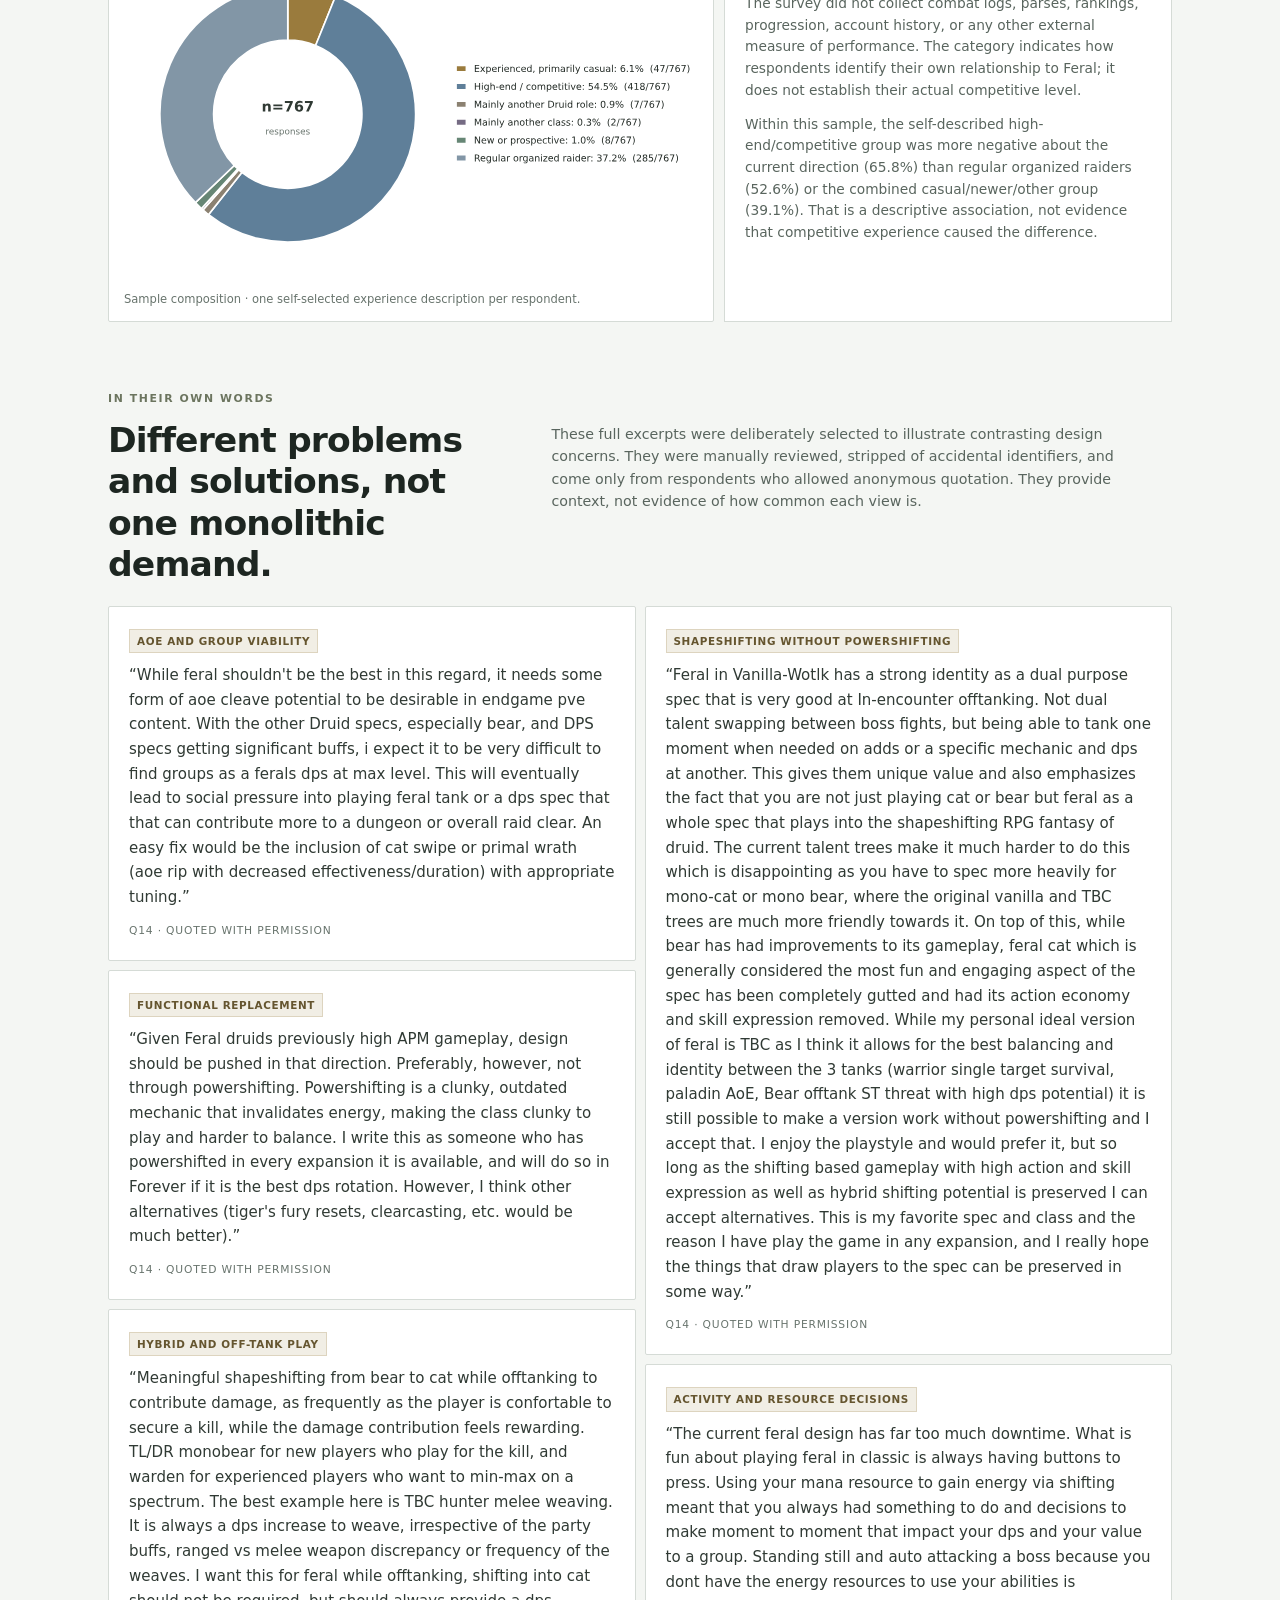
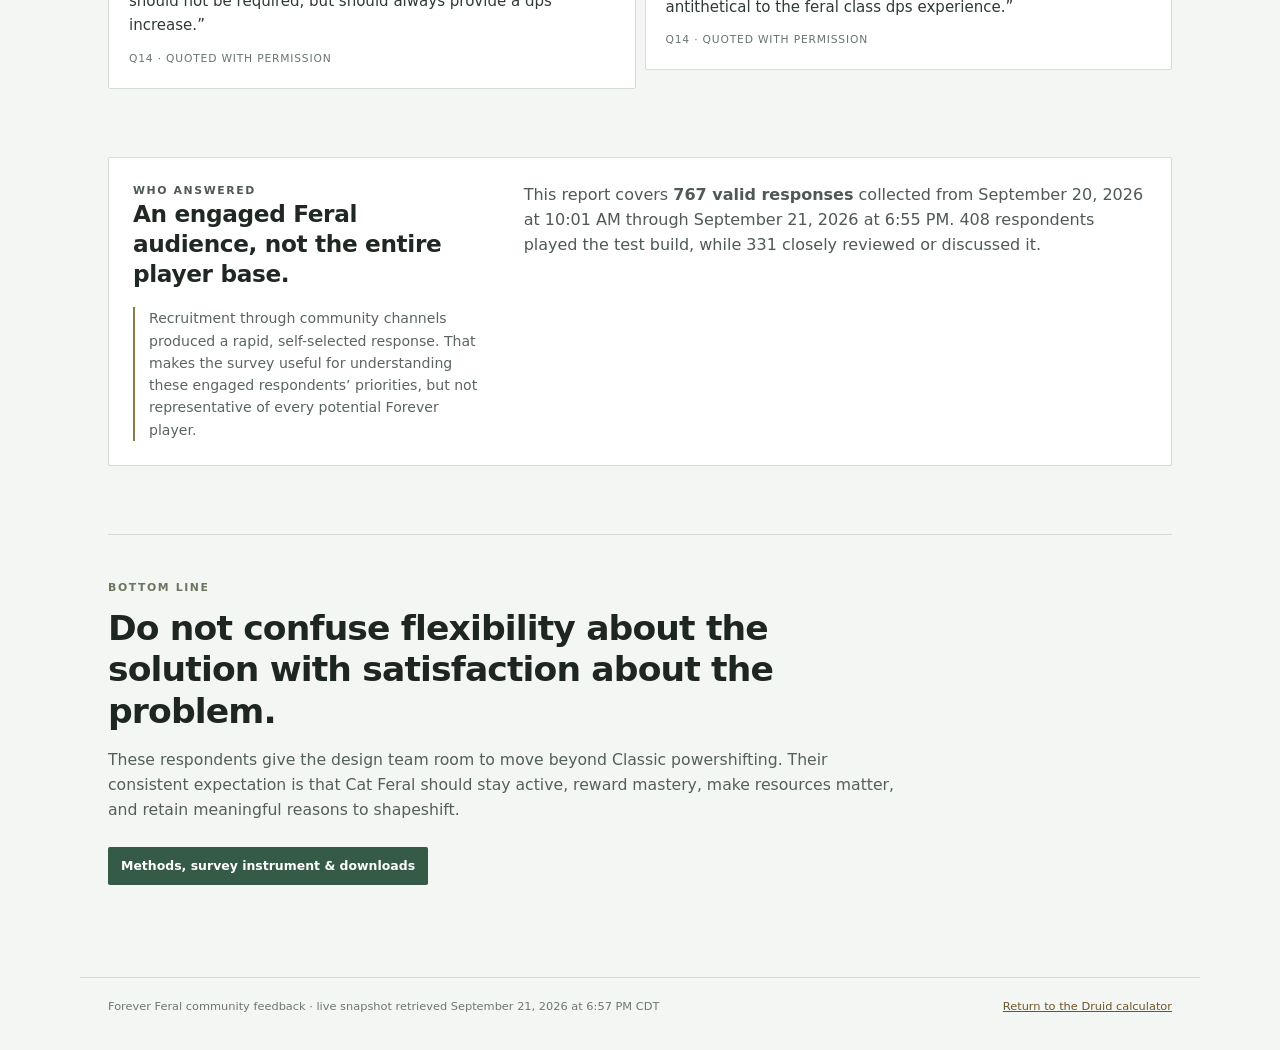
==== commit f7512123: "Apply final game design audit" ====
--- a/analysis/index.html
+++ b/analysis/index.html
@@ -3,7 +3,7 @@
 <head>
   <meta charset="utf-8">
   <meta name="viewport" content="width=device-width,initial-scale=1">
-  <meta name="description" content="What 766 engaged Feral players like, dislike, and want changed about the currently revealed Forever design.">
+  <meta name="description" content="What 767 engaged Feral players like, dislike, and want changed about the currently revealed Forever design.">
   <title>Forever Feral Community Feedback</title>
   <link rel="stylesheet" href="report.css">
 </head>
@@ -15,9 +15,10 @@
 </header>
 <main>
   <section class="hero">
-    <p class="eyebrow">COMMUNITY FEEDBACK · 766 RESPONSES</p>
-    <h1>The clearest Feral feedback is about the <em>play loop</em>, not one required mechanic.</h1>
+    <p class="eyebrow">COMMUNITY FEEDBACK · 767 RESPONSES</p>
+    <h1>The clearest Cat and hybrid Feral feedback is about the <em>play loop</em>, not one required mechanic.</h1>
     <p class="deck">This report separates the argument over literal powershifting from the broader design question: how should Feral preserve activity, resource decisions, mastery, and a meaningful reason to use more than one form?</p>
+    <p class="hero-scope"><strong>Scope:</strong> a rapid, self-selected survey of engaged players reacting to the public and test-build design available September 20–21, 2026. The survey did not record a specific build identifier, and Bear-focused respondents evaluated the direction much more favorably.</p>
     <div class="hero-actions"><a class="button" href="#story">Read the story</a><a class="ghost-button" href="methodology.html">See the evidence</a></div>
   </section>
 
@@ -25,8 +26,8 @@
     <p class="eyebrow">THE SHORT VERSION</p>
     <h2>Three results tell the story.</h2>
     <div class="story-grid">
-      <article class="story-card"><span>01</span><strong>58.7%</strong><h3>Current sentiment is negative.</h3><p>A majority feels negative about the current direction, and 61.0% feel less excited than they do about Classic Feral.</p></article>
-      <article class="story-card"><span>02</span><strong>81.5%</strong><h3>Most do not require literal powershifting.</h3><p>58.7% would accept a functional replacement, while 22.7% actively prefer an engaging non-powershifting design.</p></article>
+      <article class="story-card"><span>01</span><strong>58.7%</strong><h3>Current sentiment is negative.</h3><p>A majority feels negative about the current direction, and 60.9% feel less excited than they do about Classic Feral.</p></article>
+      <article class="story-card"><span>02</span><strong>81.5%</strong><h3>Most do not require literal powershifting.</h3><p>58.8% would accept a functional replacement, while 22.7% actively prefer an engaging non-powershifting design.</p></article>
       <article class="story-card"><span>03</span><strong>69.2%</strong><h3>The proposed replacement has not resolved the concern.</h3><p>Openness to a new solution should not be mistaken for approval of the revealed Furor and energy model.</p></article>
     </div>
     <div class="thesis"><p>The clearest reading is not “everyone wants Classic powershifting back.” It is: <strong>if powershifting goes away, the replacement still has to make Feral active, thoughtful, expressive, and recognizably Druid.</strong></p></div>
@@ -45,8 +46,8 @@
   <section class="chart-section">
     <div class="section-copy"><p class="eyebrow">HOW THE REVEAL LANDED</p><h2>Broad sentiment is negative, even though many people would still try the spec.</h2><p>Interest in playing Feral is more resilient than excitement about the design. That gives developers room to win people back, but not a reason to dismiss the criticism.</p></div>
     <div class="chart-grid">
-      <figure><img src="figures/overall-direction.svg" alt="Donut chart showing the share of positive, mixed or neutral, negative, and insufficient-information reactions to the current Forever Feral direction."><figcaption>Overall direction · mutually exclusive answers · all 766 responses</figcaption></figure>
-      <figure><img src="figures/excitement.svg" alt="Donut chart showing whether respondents are more, equally, or less excited than about Classic Feral, including insufficient information."><figcaption>Excitement relative to Classic · mutually exclusive answers · all 766 responses</figcaption></figure>
+      <figure><img src="figures/overall-direction.svg" alt="Donut chart showing the share of positive, mixed or neutral, negative, and insufficient-information reactions to the current Forever Feral direction."><figcaption>Overall direction · mutually exclusive answers · all 767 responses</figcaption></figure>
+      <figure><img src="figures/excitement.svg" alt="Donut chart showing whether respondents are more, equally, or less excited than about Classic Feral, including insufficient information."><figcaption>Excitement relative to Classic · mutually exclusive answers · all 767 responses</figcaption></figure>
     </div>
     <figure class="wide-chart"><img src="figures/likelihood-to-play.svg" alt="Bar chart showing likelihood to main or regularly play Feral."><figcaption>Would play: 44.5% · Unsure and not-applicable answers remain visible in the full data.</figcaption></figure>
   </section>
@@ -55,13 +56,13 @@
     <div class="section-copy"><p class="eyebrow">WHERE THE SIGNAL IS CONCENTRATED</p><h2>This is primarily a Cat and hybrid-play concern.</h2><p>The overall number should not be read as uniform rejection of every Feral role. Primary interest and direct test-build exposure materially change the result.</p></div>
     <div class="signal-grid">
       <article><h3>Negative reaction by primary interest</h3><div class="signal-row"><span>Cat DPS</span><strong>67.3%</strong></div><div class="signal-row"><span>Hybrid / off-tank</span><strong>60.8%</strong></div><div class="signal-row"><span>Bear tank</span><strong>24.7%</strong></div><p>Bear-focused respondents evaluate the revealed direction much more favorably than Cat- and hybrid-focused respondents.</p></article>
-      <article><h3>Negative reaction by familiarity</h3><div class="signal-row"><span>Played the test build</span><strong>53.4%</strong></div><div class="signal-row"><span>Reviewed / discussed only</span><strong>66.7%</strong></div><p>Direct players are less negative than respondents evaluating from detailed public information, but a majority of test-build players remain negative.</p></article>
+      <article><h3>Negative reaction by familiarity</h3><div class="signal-row"><span>Played the test build</span><strong>53.4%</strong></div><div class="signal-row"><span>Reviewed / discussed only</span><strong>66.5%</strong></div><p>Direct players are less negative than respondents evaluating from detailed public information, but a majority of test-build players remain negative.</p></article>
     </div>
     <p class="context-note">These are descriptive comparisons inside a self-selected sample. Primary-interest and familiarity groups answer different questions and should not be compared as if they were one partition.</p>
   </section>
 
   <section class="split-section">
-    <div class="section-copy"><p class="eyebrow">THE POWERSHIFTING QUESTION</p><h2>Most respondents are flexible about the mechanic, but consistent about the desired experience.</h2><p>Only 14.5% chose literal Classic-style restoration as their closest view. Most respondents leave room for another answer. The importance, agreement, priority, and written-response questions independently reinforce the demand for activity, resource decisions, and mastery.</p></div>
+    <div class="section-copy"><p class="eyebrow">THE POWERSHIFTING QUESTION</p><h2>Most respondents are flexible about the mechanic, but consistent about the desired experience.</h2><p>Only 14.5% chose literal Classic-style restoration as their closest view. Separately, 56.1% included restoration among several options they would test. These results are compatible: willingness to test a mechanic does not mean requiring it as the final design. The importance, agreement, priority, and written-response questions independently reinforce the demand for activity, resource decisions, and mastery.</p></div>
     <figure><img src="figures/powershifting-preference.svg" alt="Bar chart comparing six views of powershifting and possible replacements."><figcaption>One choice per respondent. “Not enough information” is retained.</figcaption></figure>
   </section>
 
@@ -69,8 +70,8 @@
     <div class="section-copy"><p class="eyebrow">WHAT TO KEEP</p><h2>There are real wins in the revealed direction.</h2><p>The criticism is not a rejection of everything new. Several individual ideas are well received and give the design a foundation to build on.</p></div>
     <div class="keep-grid">
       <article><strong>71.1%</strong><span>positive on Clearcasting / Omen</span></article>
-      <article><strong>59.5%</strong><span>positive on Tiger’s Fury</span></article>
-      <article><strong>52.2%</strong><span>positive on the bleed emphasis</span></article>
+      <article><strong>59.6%</strong><span>positive on Tiger’s Fury</span></article>
+      <article><strong>52.3%</strong><span>positive on the bleed emphasis</span></article>
     </div>
     <figure class="wide-chart"><img src="figures/mechanic-reactions.svg" alt="Two-sided chart comparing positive and negative reactions to individual mechanics."><figcaption>Positive and negative reactions are shown side by side; neutral and not-enough-information answers remain in the downloadable table.</figcaption></figure>
   </section>
@@ -82,45 +83,45 @@
       <article><b>1</b><div><h3>Give Cat a reliable activity engine.</h3><p>Test powershifting, faster or resettable Tiger’s Fury, richer Clearcasting interactions, bleed-driven resource gains, and other resource-conversion ideas against the same goal: less empty time with meaningful choices.</p></div></article>
       <article><b>2</b><div><h3>Make shifting feel useful, not merely thematic.</h3><p>Cat/Bear/caster weaving and hybrid off-tanking matter independently of literal powershifting. Form changes should create decisions rather than punish the player.</p></div></article>
       <article><b>3</b><div><h3>Keep the good ideas, then make them active.</h3><p>Clearcasting, Tiger’s Fury, and bleed identity are strong starting points. The bleed direction needs interaction and payoff, not only passive maintenance.</p></div></article>
-      <article><b>4</b><div><h3>Handle AoE, utility, and scaling directly.</h3><p>Swipe scaling, dungeon usefulness, raid desirability, tanking, and numerical tuning are not automatically solved by changing the Cat rotation.</p></div></article>
+      <article><b>4</b><div><h3>Handle AoE, utility, and scaling directly.</h3><p>Swipe effectiveness, multi-target toolkit coverage, dungeon usefulness, raid desirability, tanking, and numerical tuning are not automatically solved by changing the Cat rotation.</p></div></article>
     </div>
     <div class="brief-table" aria-label="Developer design brief">
-      <div class="brief-head"><span>Observed signal</span><span>Design objective</span><span>Candidate levers respondents would test</span></div>
-      <div class="brief-row"><p><strong>70.4%</strong> rate resource decisions highly; <strong>65.9%</strong> prioritized activity; <strong>56.1%</strong> react negatively to the energy model.</p><p>Create meaningful resource decisions without excessive empty time.</p><p>Tiger’s Fury changes (64.2%), resource conversion (44.6%), or Clearcasting interactions (41.4%).</p></div>
-      <div class="brief-row"><p><strong>72.5%</strong> disagree that the current design preserves shapeshifting identity.</p><p>Make leaving Cat situationally valuable rather than automatically punitive.</p><p>Intentional Cat/Bear/caster incentives (45.2%).</p></div>
-      <div class="brief-row"><p><strong>52.2%</strong> react positively to bleed emphasis.</p><p>Turn the accepted theme into active decisions and payoff while accounting for bleed immunity, ramp time, and target switching.</p><p>Bleed-driven energy or active interactions (55.0%).</p></div>
-      <div class="brief-row"><p><strong>46.3%</strong> react negatively to AoE / Swipe.</p><p>Give Cat and Bear dependable value in routine multi-target play.</p><p>Swipe scaling, toolkit coverage, and tuning independent of the single-target loop.</p></div>
+      <div class="brief-head"><span>Observed signal</span><span>Design objective</span><span>Candidate levers and follow-up questions</span></div>
+      <div class="brief-row"><p><strong>70.3%</strong> rate resource decisions highly; <strong>65.8%</strong> prioritized activity; <strong>56.2%</strong> react negatively to the energy model.</p><p>Create meaningful resource decisions without excessive empty time.</p><p>Tiger’s Fury changes (64.1%), Classic powershifting (56.1%), resource conversion (44.6%), or Clearcasting interactions (41.3%).</p></div>
+      <div class="brief-row"><p><strong>72.4%</strong> disagree that the current design preserves shapeshifting identity.</p><p>Make leaving Cat situationally valuable rather than automatically punitive.</p><p>Intentional Cat/Bear/caster incentives (45.2%).</p></div>
+      <div class="brief-row"><p><strong>52.3%</strong> react positively to bleed emphasis.</p><p>Turn the accepted theme into active decisions and payoff while accounting for bleed immunity, ramp time, and target switching.</p><p>Bleed-driven energy or active interactions (55.0%).</p></div>
+      <div class="brief-row"><p><strong>46.3%</strong> react negatively to AoE / Swipe.</p><p>Give Cat and Bear dependable value in routine multi-target play.</p><p>Author synthesis from the AoE response signal and written feedback: evaluate Swipe effectiveness, multi-target toolkit coverage, and tuning independently of the single-target loop.</p></div>
     </div>
-    <p class="context-note">Candidate levers are options respondents said they would be open to testing, not votes for a final implementation. The survey identifies design constraints; playtests and telemetry must determine the solution.</p>
+    <p class="context-note">Quantified candidate levers are options respondents said they would be open to testing, not votes for a final implementation. The AoE follow-up is explicitly labeled as author synthesis. The survey identifies design constraints; playtests and telemetry must determine the solution.</p>
   </section>
 
   <section class="language-section">
     <div class="section-copy"><p class="eyebrow">RECURRING LANGUAGE</p><h2>The written answers describe the experience respondents want to preserve.</h2><p>Across the three open questions, recurring phrases connect the same ideas in different ways: activity, energy, skill expression, form use, weapon scaling, bleeds, and specific alternatives to the revealed Furor model.</p></div>
-    <div class="cloud-grid"><figure><img src="figures/wordcloud-q14.png" alt="Phrase cloud for what developers should understand, sized by distinct response mentions."><figcaption>Q14 · What developers should understand</figcaption><ol class="phrase-list"><li><span>high apm</span><strong>35/757</strong></li><li><span>Cat form</span><strong>25/757</strong></li><li><span>waiting for energy</span><strong>23/757</strong></li><li><span>skill expression</span><strong>23/757</strong></li><li><span>energy regeneration</span><strong>20/757</strong></li></ol></figure><figure><img src="figures/wordcloud-q15.png" alt="Phrase cloud for what should be preserved, sized by distinct response mentions."><figcaption>Q15 · What should be preserved</figcaption><ol class="phrase-list"><li><span>Tiger's Fury</span><strong>46/644</strong></li><li><span>weapon scaling</span><strong>23/644</strong></li><li><span>weapon damage</span><strong>11/644</strong></li><li><span>focus bleeds</span><strong>10/644</strong></li><li><span>combo points</span><strong>10/644</strong></li></ol></figure><figure><img src="figures/wordcloud-q16.png" alt="Phrase cloud for one requested change, sized by distinct response mentions."><figcaption>Q16 · One requested change</figcaption><ol class="phrase-list"><li><span>Tiger's Fury</span><strong>31/614</strong></li><li><span>Cat form</span><strong>30/614</strong></li><li><span>energy regeneration</span><strong>29/614</strong></li><li><span>bring back powershifting</span><strong>27/614</strong></li><li><span>Bear form</span><strong>19/614</strong></li></ol></figure></div>
+    <div class="cloud-grid"><figure><img src="figures/wordcloud-q14.png" alt="Phrase cloud for what developers should understand, sized by distinct response mentions."><figcaption>Q14 · What developers should understand</figcaption><ol class="phrase-list"><li><span>high apm</span><strong>35/758</strong></li><li><span>Cat form</span><strong>25/758</strong></li><li><span>waiting for energy</span><strong>23/758</strong></li><li><span>skill expression</span><strong>23/758</strong></li><li><span>energy regeneration</span><strong>20/758</strong></li></ol></figure><figure><img src="figures/wordcloud-q15.png" alt="Phrase cloud for what should be preserved, sized by distinct response mentions."><figcaption>Q15 · What should be preserved</figcaption><ol class="phrase-list"><li><span>Tiger's Fury</span><strong>46/645</strong></li><li><span>weapon scaling</span><strong>23/645</strong></li><li><span>weapon damage</span><strong>11/645</strong></li><li><span>focus bleeds</span><strong>10/645</strong></li><li><span>combo points</span><strong>10/645</strong></li></ol></figure><figure><img src="figures/wordcloud-q16.png" alt="Phrase cloud for one requested change, sized by distinct response mentions."><figcaption>Q16 · One requested change</figcaption><ol class="phrase-list"><li><span>Tiger's Fury</span><strong>31/615</strong></li><li><span>Cat form</span><strong>30/615</strong></li><li><span>energy regeneration</span><strong>29/615</strong></li><li><span>bring back powershifting</span><strong>27/615</strong></li><li><span>Bear form</span><strong>19/615</strong></li></ol></figure></div>
     <p class="context-note">Cloud sizes are relative within each question. The ranked counts show how many distinct responses contained each phrase; even the largest phrases occur in a minority of answers. These are language patterns, not separate survey votes.</p>
   </section>
 
   <section class="profile-section">
-    <div class="section-copy"><p class="eyebrow">SAMPLE COMPOSITION</p><h2>The report most clearly represents highly engaged organized-PvE players.</h2><p>54.6% selected “high-end or competitive,” while 37.1% selected “regular organized-raiding.” That concentration defines whose priorities this report captures most clearly.</p></div>
+    <div class="section-copy"><p class="eyebrow">SAMPLE COMPOSITION</p><h2>The report most clearly represents highly engaged organized-PvE players.</h2><p>54.5% selected “high-end or competitive,” while 37.2% selected “regular organized-raiding.” That concentration defines whose priorities this report captures most clearly.</p></div>
     <div class="profile-grid">
       <figure><img src="figures/experience-profile.svg" alt="Donut chart showing respondents' self-described Feral experience levels."><figcaption>Sample composition · one self-selected experience description per respondent.</figcaption></figure>
-      <div class="profile-note"><h3>“Competitive” is a self-report, not a verified rating.</h3><p>The survey did not collect combat logs, parses, rankings, progression, account history, or any other external measure of performance. The category indicates how respondents identify their own relationship to Feral; it does not establish their actual competitive level.</p><p>Within this sample, the self-described high-end/competitive group was more negative about the current direction (65.8%) than regular organized raiders (52.8%) or the combined casual/newer/other group (39.1%). That is a descriptive association, not evidence that competitive experience caused the difference.</p></div>
+      <div class="profile-note"><h3>“Competitive” is a self-report, not a verified rating.</h3><p>The survey did not collect combat logs, parses, rankings, progression, account history, or any other external measure of performance. The category indicates how respondents identify their own relationship to Feral; it does not establish their actual competitive level.</p><p>Within this sample, the self-described high-end/competitive group was more negative about the current direction (65.8%) than regular organized raiders (52.6%) or the combined casual/newer/other group (39.1%). That is a descriptive association, not evidence that competitive experience caused the difference.</p></div>
     </div>
   </section>
 
   <section class="voices-section">
-    <div class="section-copy"><p class="eyebrow">IN THEIR OWN WORDS</p><h2>Different problems and solutions, not one monolithic demand.</h2><p>These full excerpts were deliberately selected to represent contrasting design concerns. They were manually reviewed, stripped of accidental identifiers, and come only from respondents who allowed anonymous quotation.</p></div>
+    <div class="section-copy"><p class="eyebrow">IN THEIR OWN WORDS</p><h2>Different problems and solutions, not one monolithic demand.</h2><p>These full excerpts were deliberately selected to illustrate contrasting design concerns. They were manually reviewed, stripped of accidental identifiers, and come only from respondents who allowed anonymous quotation. They provide context, not evidence of how common each view is.</p></div>
     <div class="quote-grid"><div class="quote-column"><blockquote><span class="quote-label">AoE and group viability</span><p>“While feral shouldn't be the best in this regard, it needs some form of aoe cleave potential to be desirable in endgame pve content. With the other Druid specs, especially bear, and DPS specs getting significant buffs, i expect it to be very difficult to find groups as a ferals dps at max level. This will eventually lead to social pressure into playing feral tank or a dps spec that that can contribute more to a dungeon or overall raid clear. An easy fix would be the inclusion of cat swipe or primal wrath (aoe rip with decreased effectiveness/duration) with appropriate tuning.”</p><footer>Q14 · quoted with permission</footer></blockquote><blockquote><span class="quote-label">Functional replacement</span><p>“Given Feral druids previously high APM gameplay, design should be pushed in that direction. Preferably, however, not through powershifting. Powershifting is a clunky, outdated mechanic that invalidates energy, making the class clunky to play and harder to balance. I write this as someone who has powershifted in every expansion it is available, and will do so in Forever if it is the best dps rotation. However, I think other alternatives (tiger's fury resets, clearcasting, etc. would be much better).”</p><footer>Q14 · quoted with permission</footer></blockquote><blockquote><span class="quote-label">Hybrid and off-tank play</span><p>“Meaningful shapeshifting from bear to cat while offtanking to contribute damage, as frequently as the player is confortable to secure a kill, while the damage contribution feels rewarding. TL/DR monobear for new players who play for the kill, and warden for experienced players who want to min-max on a spectrum. The best example here is TBC hunter melee weaving. It is always a dps increase to weave, irrespective of the party buffs, ranged vs melee weapon discrepancy or frequency of the weaves. I want this for feral while offtanking, shifting into cat should not be required, but should always provide a dps increase.”</p><footer>Q14 · quoted with permission</footer></blockquote></div><div class="quote-column"><blockquote><span class="quote-label">Shapeshifting without powershifting</span><p>“Feral in Vanilla-Wotlk has a strong identity as a dual purpose spec that is very good at In-encounter offtanking. Not dual talent swapping between boss fights, but being able to tank one moment when needed on adds or a specific mechanic and dps at another. This gives them unique value and also emphasizes the fact that you are not just playing cat or bear but feral as a whole spec that plays into the shapeshifting RPG fantasy of druid. The current talent trees make it much harder to do this which is disappointing as you have to spec more heavily for mono-cat or mono bear, where the original vanilla and TBC trees are much more friendly towards it. On top of this, while bear has had improvements to its gameplay, feral cat which is generally considered the most fun and engaging aspect of the spec has been completely gutted and had its action economy and skill expression removed. While my personal ideal version of feral is TBC as I think it allows for the best balancing and identity between the 3 tanks (warrior single target survival, paladin AoE, Bear offtank ST threat with high dps potential) it is still possible to make a version work without powershifting and I accept that. I enjoy the playstyle and would prefer it, but so long as the shifting based gameplay with high action and skill expression as well as hybrid shifting potential is preserved I can accept alternatives. This is my favorite spec and class and the reason I have play the game in any expansion, and I really hope the things that draw players to the spec can be preserved in some way.”</p><footer>Q14 · quoted with permission</footer></blockquote><blockquote><span class="quote-label">Activity and resource decisions</span><p>“The current feral design has far too much downtime. What is fun about playing feral in classic is always having buttons to press. Using your mana resource to gain energy via shifting meant that you always had something to do and decisions to make moment to moment that impact your dps and your value to a group. Standing still and auto attacking a boss because you dont have the energy resources to use your abilities is antithetical to the feral class dps experience.”</p><footer>Q14 · quoted with permission</footer></blockquote></div></div>
   </section>
 
   <section class="sample-section panel">
     <div><p class="eyebrow">WHO ANSWERED</p><h2>An engaged Feral audience, not the entire player base.</h2></div>
-    <p>This report covers <strong>766 valid responses</strong> collected from September 20, 2026 at 10:01 AM through September 21, 2026 at 6:43 PM. 408 respondents played the test build, while 330 closely reviewed or discussed it.</p>
+    <p>This report covers <strong>767 valid responses</strong> collected from September 20, 2026 at 10:01 AM through September 21, 2026 at 6:55 PM. 408 respondents played the test build, while 331 closely reviewed or discussed it.</p>
     <p class="context-note">Recruitment through community channels produced a rapid, self-selected response. That makes the survey useful for understanding these engaged respondents’ priorities, but not representative of every potential Forever player.</p>
   </section>
 
   <section class="closing"><p class="eyebrow">BOTTOM LINE</p><h2>Do not confuse flexibility about the solution with satisfaction about the problem.</h2><p>These respondents give the design team room to move beyond Classic powershifting. Their consistent expectation is that Cat Feral should stay active, reward mastery, make resources matter, and retain meaningful reasons to shapeshift.</p><div class="hero-actions"><a class="button" href="methodology.html">Methods, survey instrument &amp; downloads</a></div></section>
 </main>
-<footer class="page-foot"><span>Forever Feral community feedback · live snapshot retrieved September 21, 2026 at 6:50 PM CDT</span><a href="../">Return to the Druid calculator</a></footer>
+<footer class="page-foot"><span>Forever Feral community feedback · live snapshot retrieved September 21, 2026 at 6:57 PM CDT</span><a href="../">Return to the Druid calculator</a></footer>
 </body>
 </html>
--- a/analysis/report.css
+++ b/analysis/report.css
@@ -1,7 +1,7 @@
 :root{color-scheme:light;font-family:system-ui,-apple-system,BlinkMacSystemFont,"Segoe UI",sans-serif;background:#f4f6f3;color:#202824;font-size:16px;--gold:#927234;--gold-soft:#a7833c;--muted:#626e67;--line:#d5dbd6;--panel:#fff;--green:#4f7661;--red:#9b5751}
 *{box-sizing:border-box}html{scroll-behavior:smooth}body{margin:0;min-height:100vh;background:#f4f6f3;line-height:1.58}a:focus-visible{outline:2px solid #927234;outline-offset:4px}
 .topbar{height:65px;padding:0 max(24px,calc((100vw - 1220px)/2));border-bottom:1px solid #ffffff18;display:flex;align-items:center;gap:42px;background:#0b1010;position:sticky;top:0;z-index:4}.brand{display:flex;align-items:center;gap:10px;text-decoration:none;color:#f0c66d}.brand small,.brand strong{display:block;font-family:Georgia,serif}.brand small{font-size:.52rem;letter-spacing:.15rem}.brand strong{font-size:1.18rem;letter-spacing:.12rem}.crest{width:36px;height:36px;border:1px solid #ad823b;border-radius:50%;display:grid;place-items:center;font-size:1.55rem}.topbar nav{display:flex;align-self:stretch}.topbar nav a,.method-link{color:#aab3aa;text-decoration:none;padding:0 16px;display:flex;align-items:center;border-bottom:2px solid transparent;font-size:.78rem}.topbar nav a:hover,.topbar nav a.active,.method-link:hover,.method-link.active{color:#f0dfad;border-color:#c6a85f}.method-link{margin-left:auto;padding-left:8px;padding-right:8px}
-main{max-width:1120px;margin:auto;padding:0 28px 76px}.hero{padding:64px 0 52px;max-width:900px;border-bottom:1px solid var(--line)}.eyebrow{margin:0 0 12px;font-size:.68rem;font-weight:750;letter-spacing:.1rem;color:#6c755f}.hero h1,.methods-hero h1{font:650 clamp(2.25rem,4.5vw,4rem)/1.1 system-ui,-apple-system,BlinkMacSystemFont,"Segoe UI",sans-serif;letter-spacing:-.038em;margin:0;max-width:19ch;color:#18201c}.hero h1 em{color:#7b632e;font-style:normal}.deck{color:#4f5b54;font-size:clamp(1rem,1.5vw,1.16rem);line-height:1.58;max-width:790px;margin:20px 0 0}.hero-actions{display:flex;gap:9px;flex-wrap:wrap;margin-top:25px}.button,.ghost-button{display:inline-flex;align-items:center;text-decoration:none;border-radius:2px;padding:9px 13px;font-size:.78rem;font-weight:700}.button{background:#355a46;color:#fff}.ghost-button{border:1px solid #aeb7b0;color:#34413a;background:#fff}
+main{max-width:1120px;margin:auto;padding:0 28px 76px}.hero{padding:64px 0 52px;max-width:900px;border-bottom:1px solid var(--line)}.eyebrow{margin:0 0 12px;font-size:.68rem;font-weight:750;letter-spacing:.1rem;color:#6c755f}.hero h1,.methods-hero h1{font:650 clamp(2.25rem,4.5vw,4rem)/1.1 system-ui,-apple-system,BlinkMacSystemFont,"Segoe UI",sans-serif;letter-spacing:-.038em;margin:0;max-width:19ch;color:#18201c}.hero h1 em{color:#7b632e;font-style:normal}.deck{color:#4f5b54;font-size:clamp(1rem,1.5vw,1.16rem);line-height:1.58;max-width:790px;margin:20px 0 0}.hero-scope{max-width:790px;margin:15px 0 0;padding-left:12px;border-left:2px solid #8d7a4a;color:#657068;font-size:.78rem}.hero-actions{display:flex;gap:9px;flex-wrap:wrap;margin-top:25px}.button,.ghost-button{display:inline-flex;align-items:center;text-decoration:none;border-radius:2px;padding:9px 13px;font-size:.78rem;font-weight:700}.button{background:#355a46;color:#fff}.ghost-button{border:1px solid #aeb7b0;color:#34413a;background:#fff}
 .panel,figure,.story-card,.keep-grid article,.recommendations article,blockquote,.signal-grid article{border:1px solid var(--line);background:var(--panel);border-radius:2px}.origin{margin-top:68px}.origin,.sample-section{padding:24px;display:grid;grid-template-columns:.72fr 1.28fr;gap:18px 40px;align-items:start}.origin h2,.sample-section h2{margin:0;font:650 1.45rem/1.3 system-ui,-apple-system,BlinkMacSystemFont,"Segoe UI",sans-serif;letter-spacing:-.015em}.origin p,.sample-section p{margin:0;color:#4e5a53}.origin-copy{display:grid;gap:13px}.origin .context-note{grid-column:1/-1;border-top:1px solid var(--line);padding-top:16px}.context-note{border-left:2px solid #8d7a4a;padding-left:14px;color:#59655e!important;font-size:.88rem}.context-note a,.method-section p a{color:#6d5727;text-underline-offset:3px}
 .story-section,.chart-section,.signal-section,.split-section,.mechanics-section,.priority-section,.language-section,.profile-section,.voices-section,.sample-section,.closing{margin-top:68px}.story-section>h2,.section-copy h2,.closing h2,.method-section h2{font:650 clamp(1.55rem,2.7vw,2.2rem)/1.2 system-ui,-apple-system,BlinkMacSystemFont,"Segoe UI",sans-serif;letter-spacing:-.025em;margin:0;max-width:27ch;color:#1d2621}.story-grid{display:grid;grid-template-columns:repeat(3,1fr);gap:10px;margin-top:22px}.story-card{padding:19px}.story-card>span{color:#78725e;font:750 .67rem system-ui,sans-serif;letter-spacing:.08em}.story-card>strong{display:block;color:#405d4d;font:680 1.9rem system-ui,sans-serif;margin:12px 0 5px;font-variant-numeric:tabular-nums}.story-card h3,.recommendations h3{font:680 1rem system-ui,sans-serif;margin:0;color:#202824}.story-card p,.section-copy>p:last-child,.recommendations p{color:#59655e;font-size:.89rem}.thesis{margin-top:16px;padding:20px 23px;background:#edf2ee;border:1px solid var(--line);border-left:3px solid var(--green)}.thesis p{margin:0;font:540 1.08rem/1.55 system-ui,sans-serif;max-width:900px;color:#2d3932}
 .section-copy{display:grid;grid-template-columns:.65fr 1fr;gap:0 40px;align-items:start;margin-bottom:20px}.section-copy .eyebrow{grid-column:1/-1}.section-copy h2{grid-column:1}.section-copy>p:last-child{grid-column:2;margin:3px 0 0;max-width:600px}.chart-grid{display:grid;grid-template-columns:1fr 1fr;gap:10px}figure{margin:0;padding:11px;overflow:hidden}figure img{display:block;width:100%;height:auto}figcaption{font-size:.72rem;color:#68746d;margin:8px 4px 2px}.wide-chart{margin-top:10px}.split-section{display:grid;grid-template-columns:.72fr 1.28fr;gap:22px;align-items:start}.split-section .section-copy{display:block;margin:0}.split-section .section-copy>*{display:block}
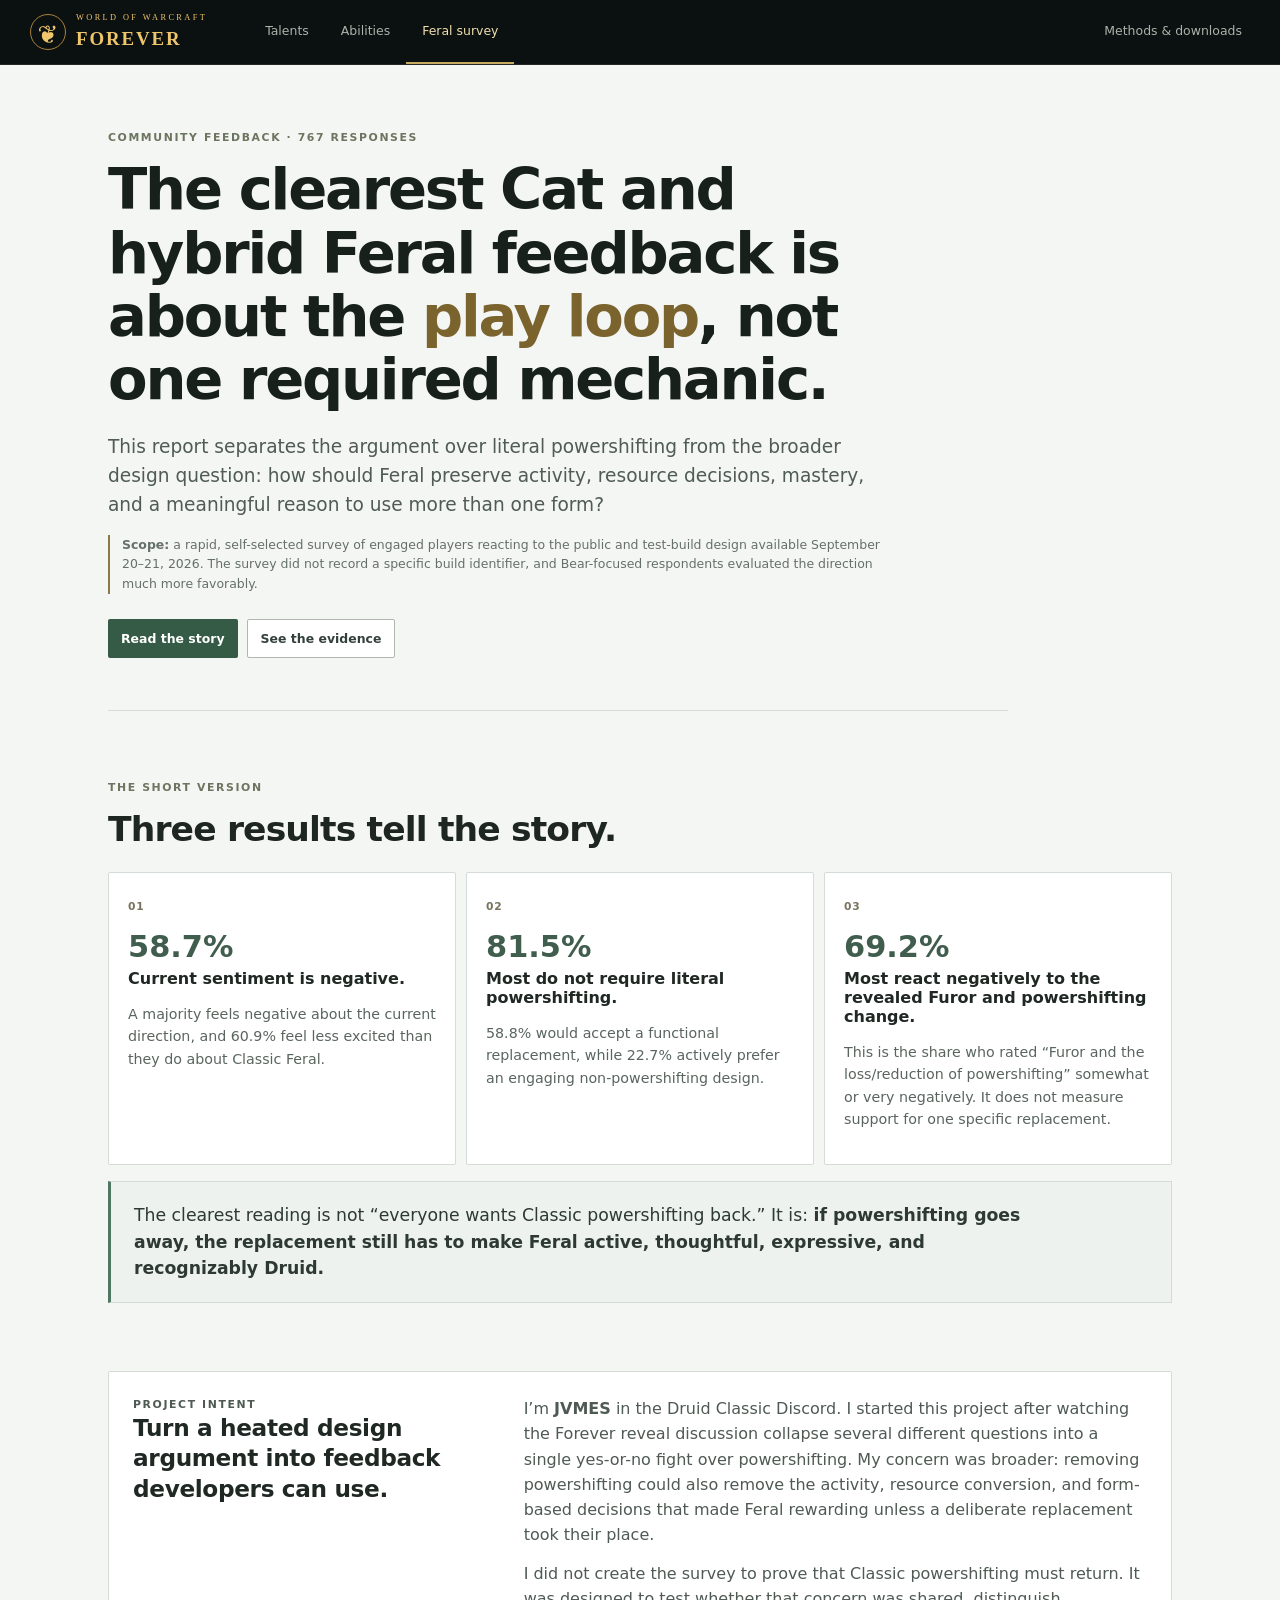
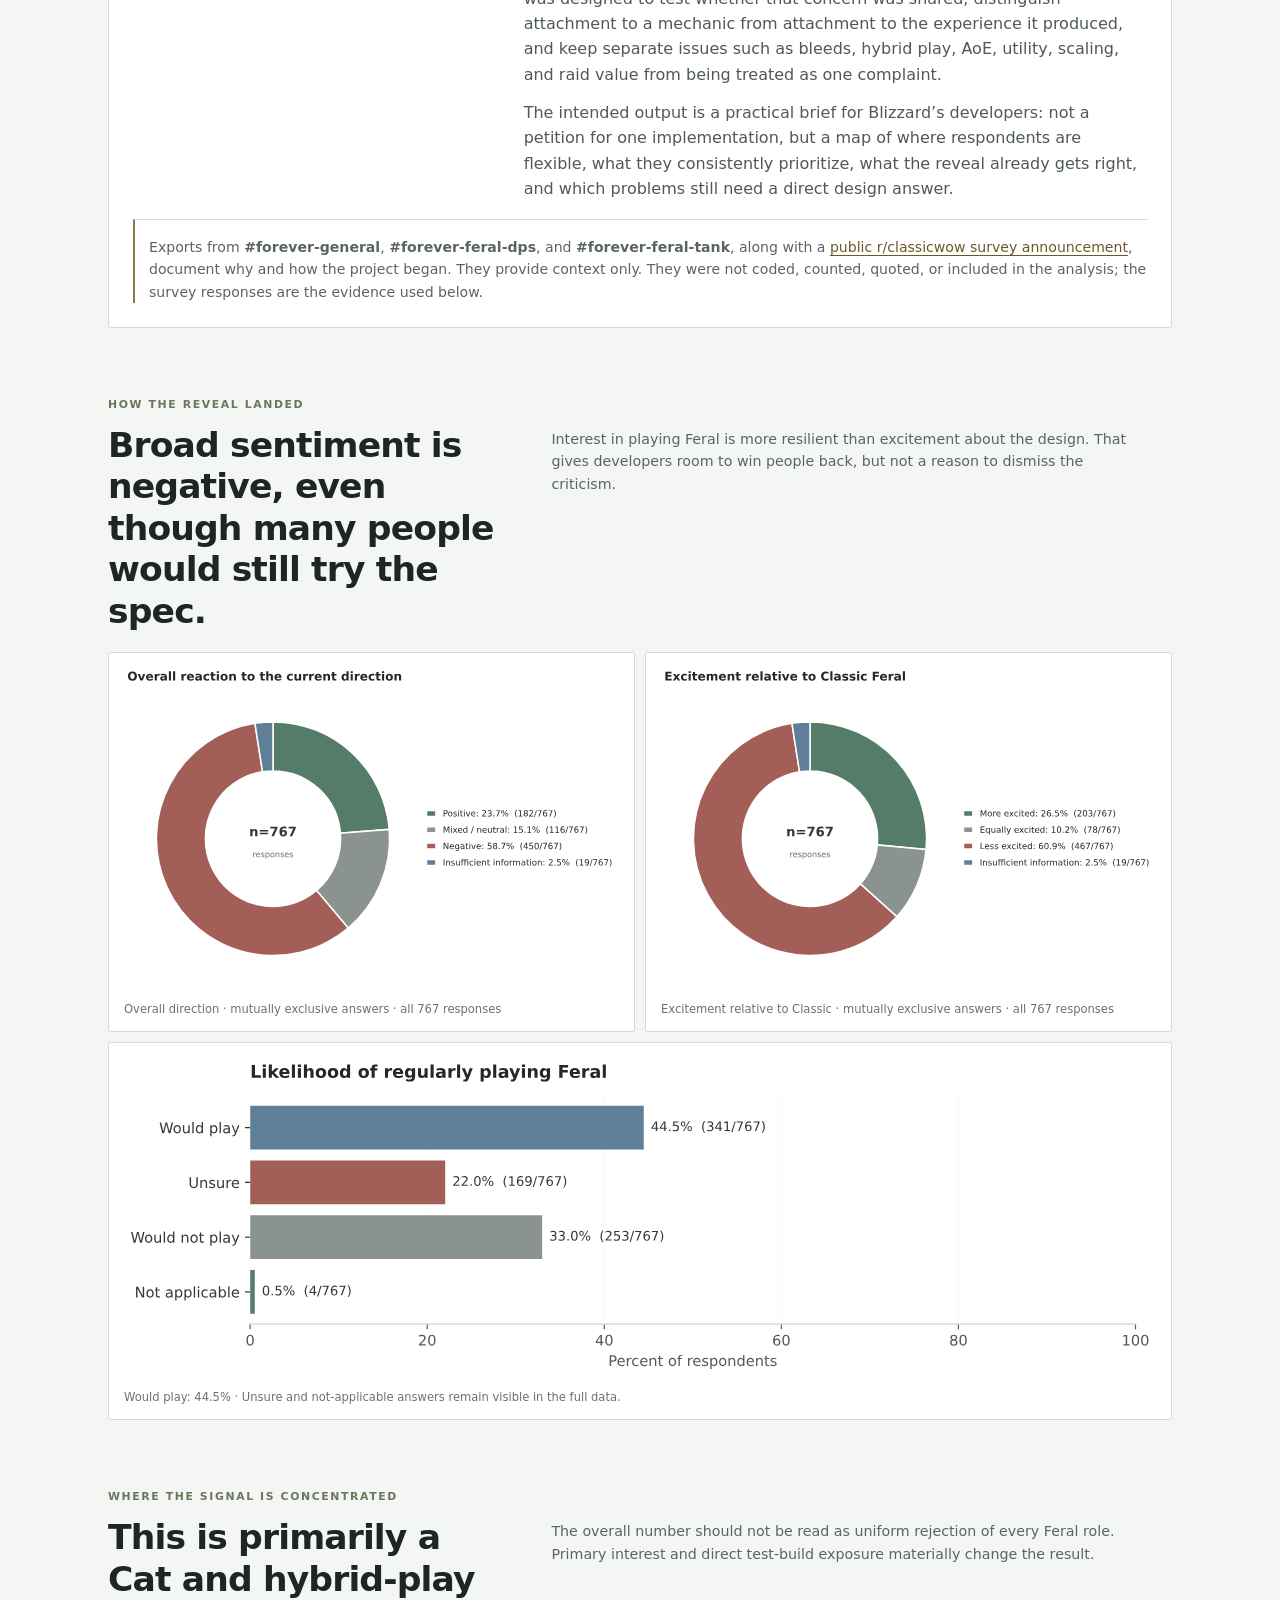
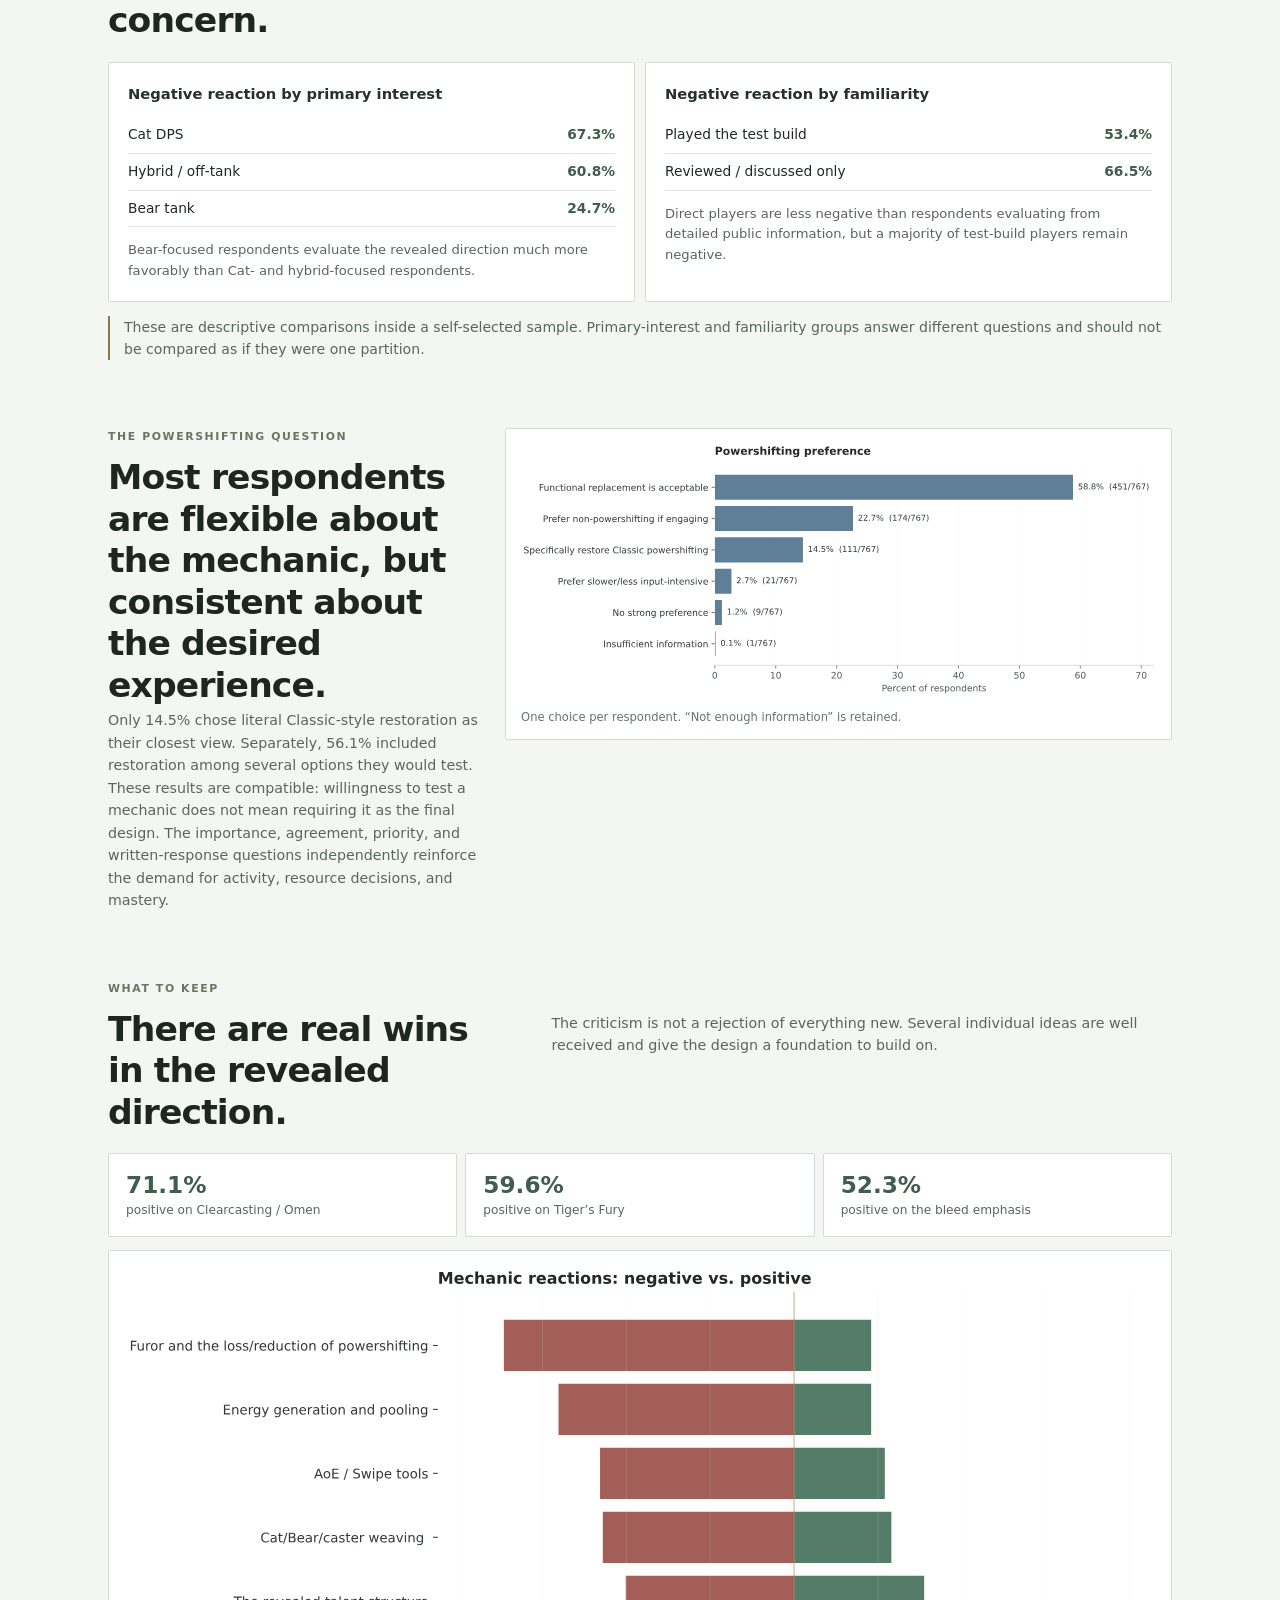
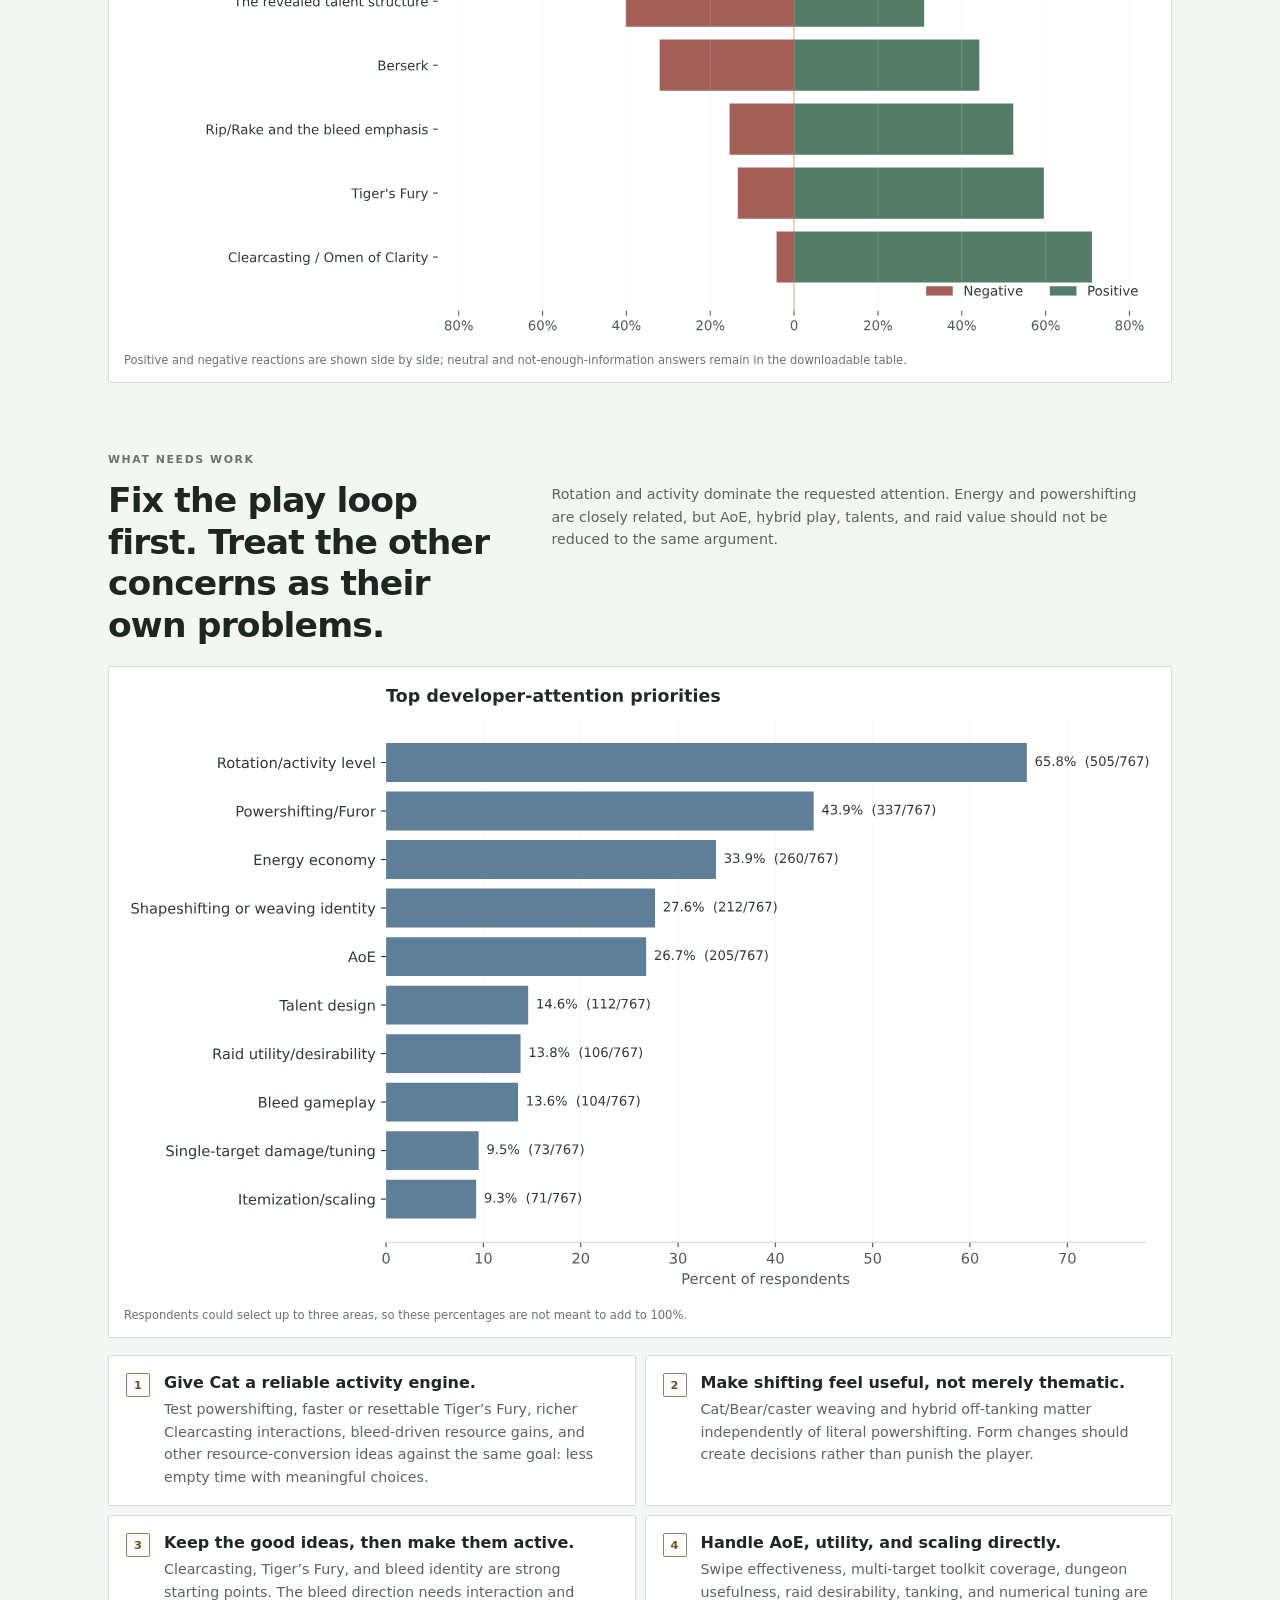
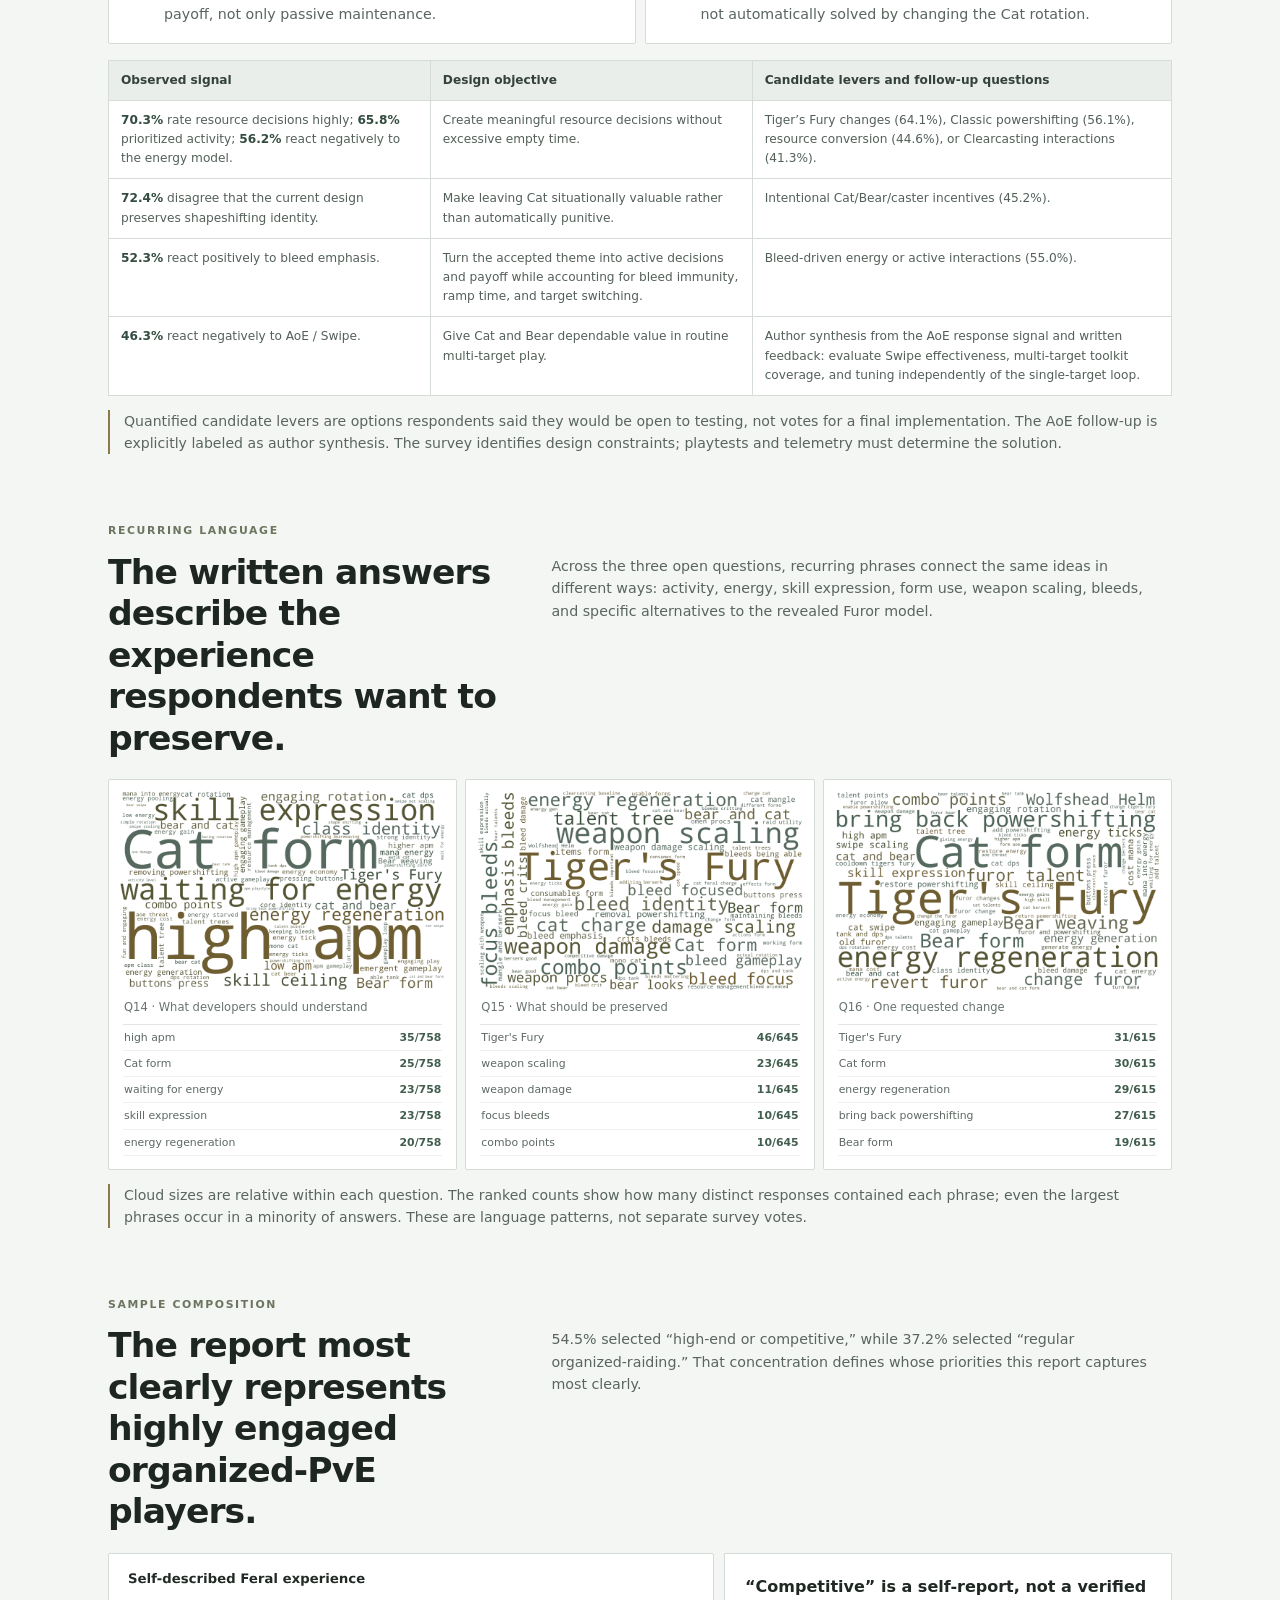
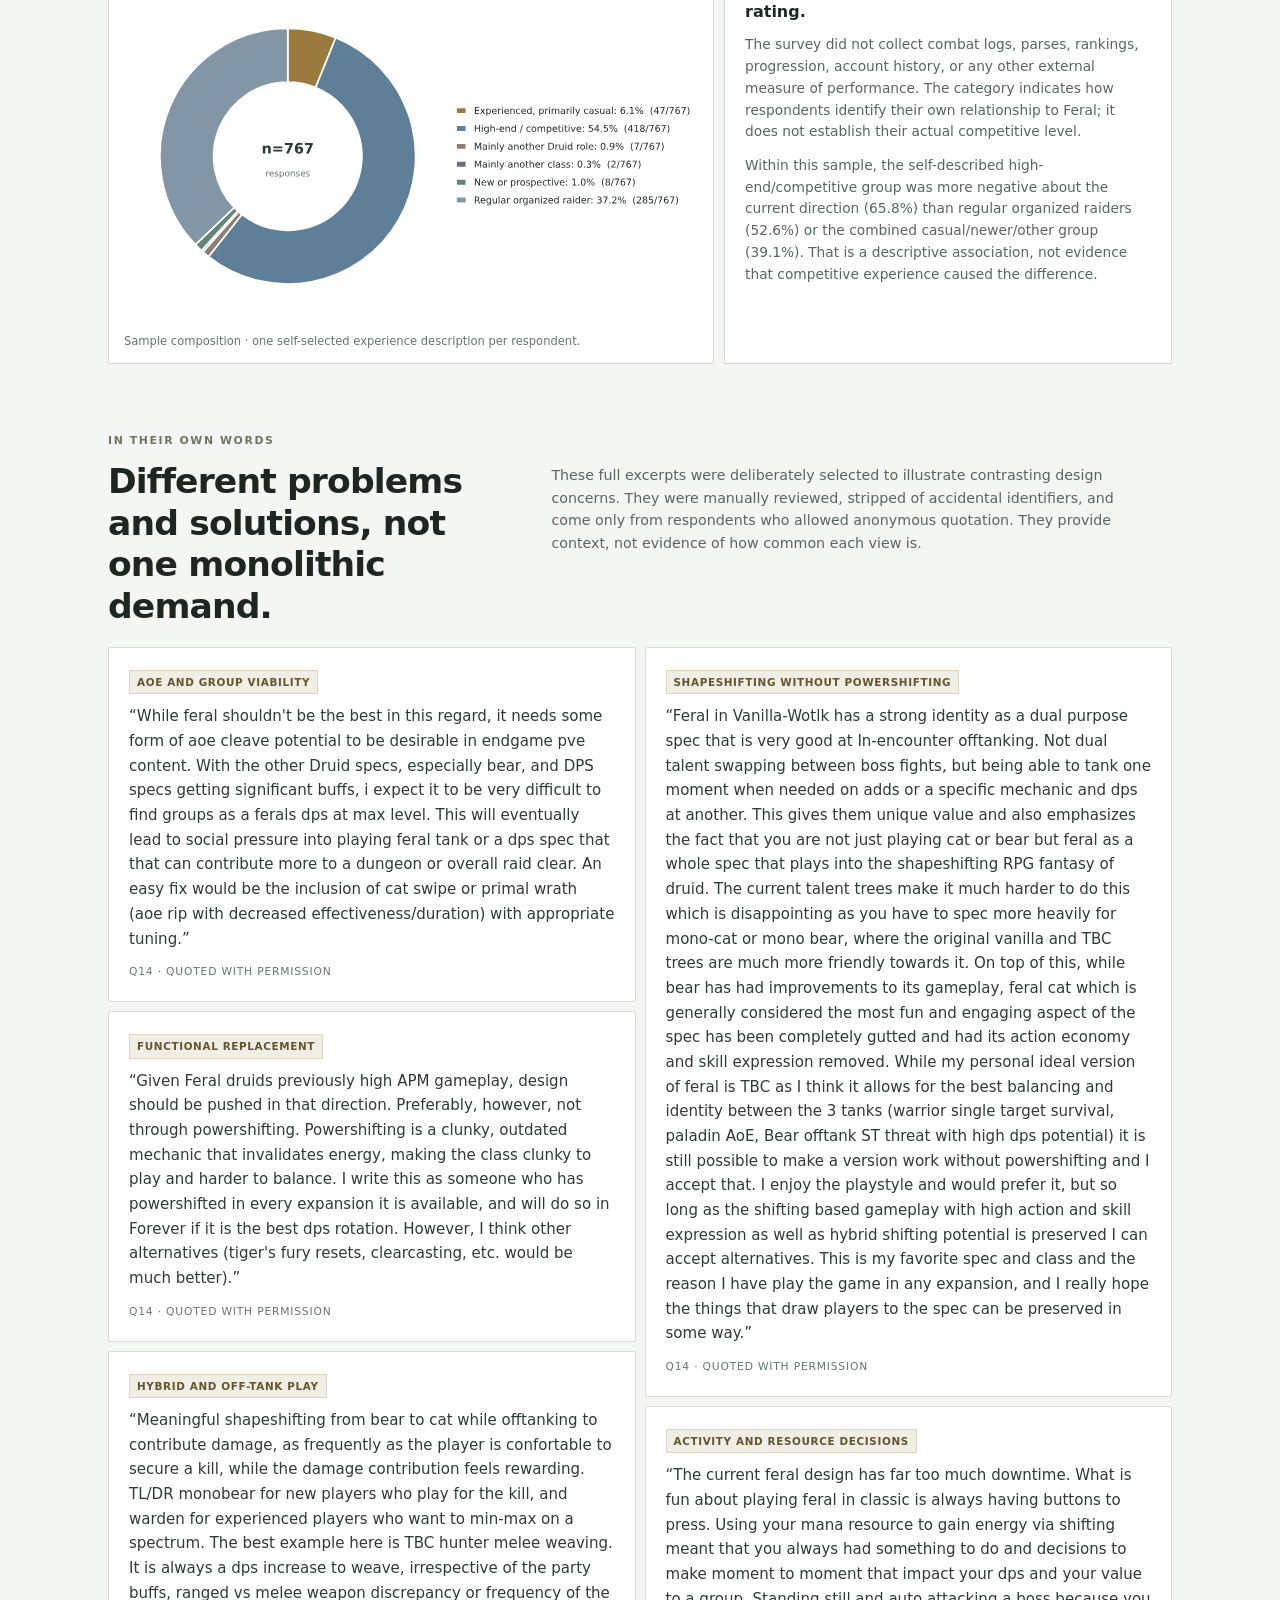
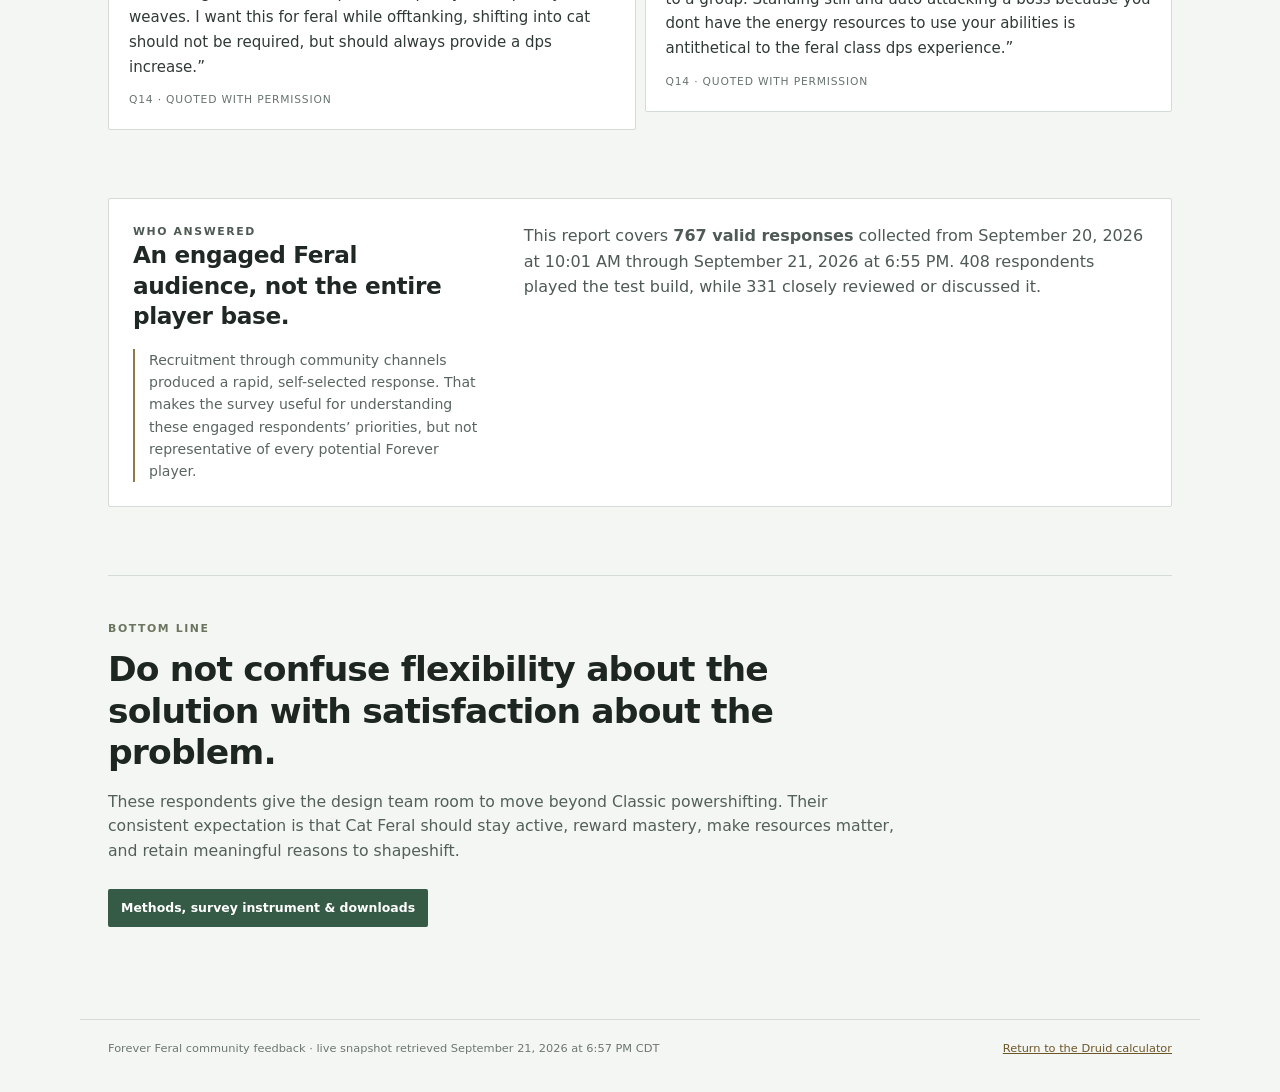
==== commit a2f893f0: "Clarify Furor reaction headline" ====
--- a/analysis/index.html
+++ b/analysis/index.html
@@ -28,7 +28,7 @@
     <div class="story-grid">
       <article class="story-card"><span>01</span><strong>58.7%</strong><h3>Current sentiment is negative.</h3><p>A majority feels negative about the current direction, and 60.9% feel less excited than they do about Classic Feral.</p></article>
       <article class="story-card"><span>02</span><strong>81.5%</strong><h3>Most do not require literal powershifting.</h3><p>58.8% would accept a functional replacement, while 22.7% actively prefer an engaging non-powershifting design.</p></article>
-      <article class="story-card"><span>03</span><strong>69.2%</strong><h3>The proposed replacement has not resolved the concern.</h3><p>Openness to a new solution should not be mistaken for approval of the revealed Furor and energy model.</p></article>
+      <article class="story-card"><span>03</span><strong>69.2%</strong><h3>Most react negatively to the revealed Furor and powershifting change.</h3><p>This is the share who rated “Furor and the loss/reduction of powershifting” somewhat or very negatively. It does not measure support for one specific replacement.</p></article>
     </div>
     <div class="thesis"><p>The clearest reading is not “everyone wants Classic powershifting back.” It is: <strong>if powershifting goes away, the replacement still has to make Feral active, thoughtful, expressive, and recognizably Druid.</strong></p></div>
   </section>
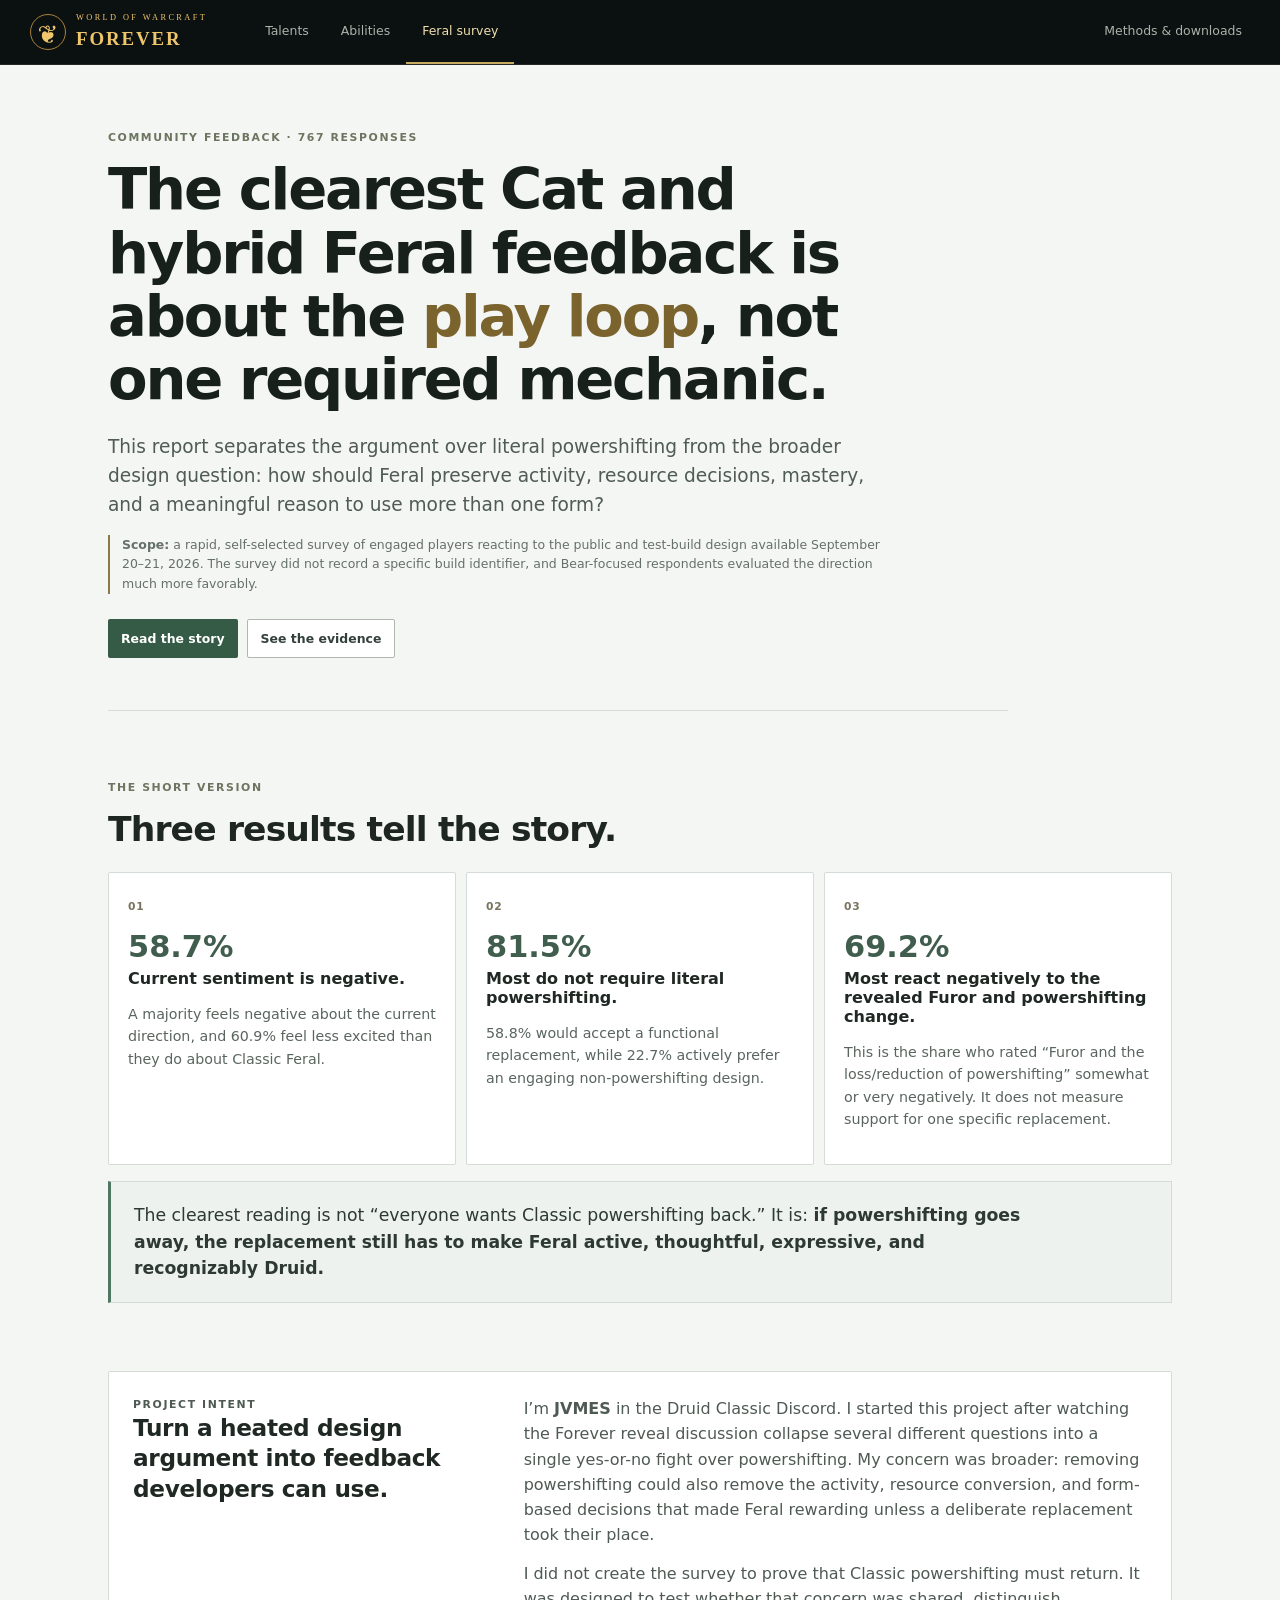
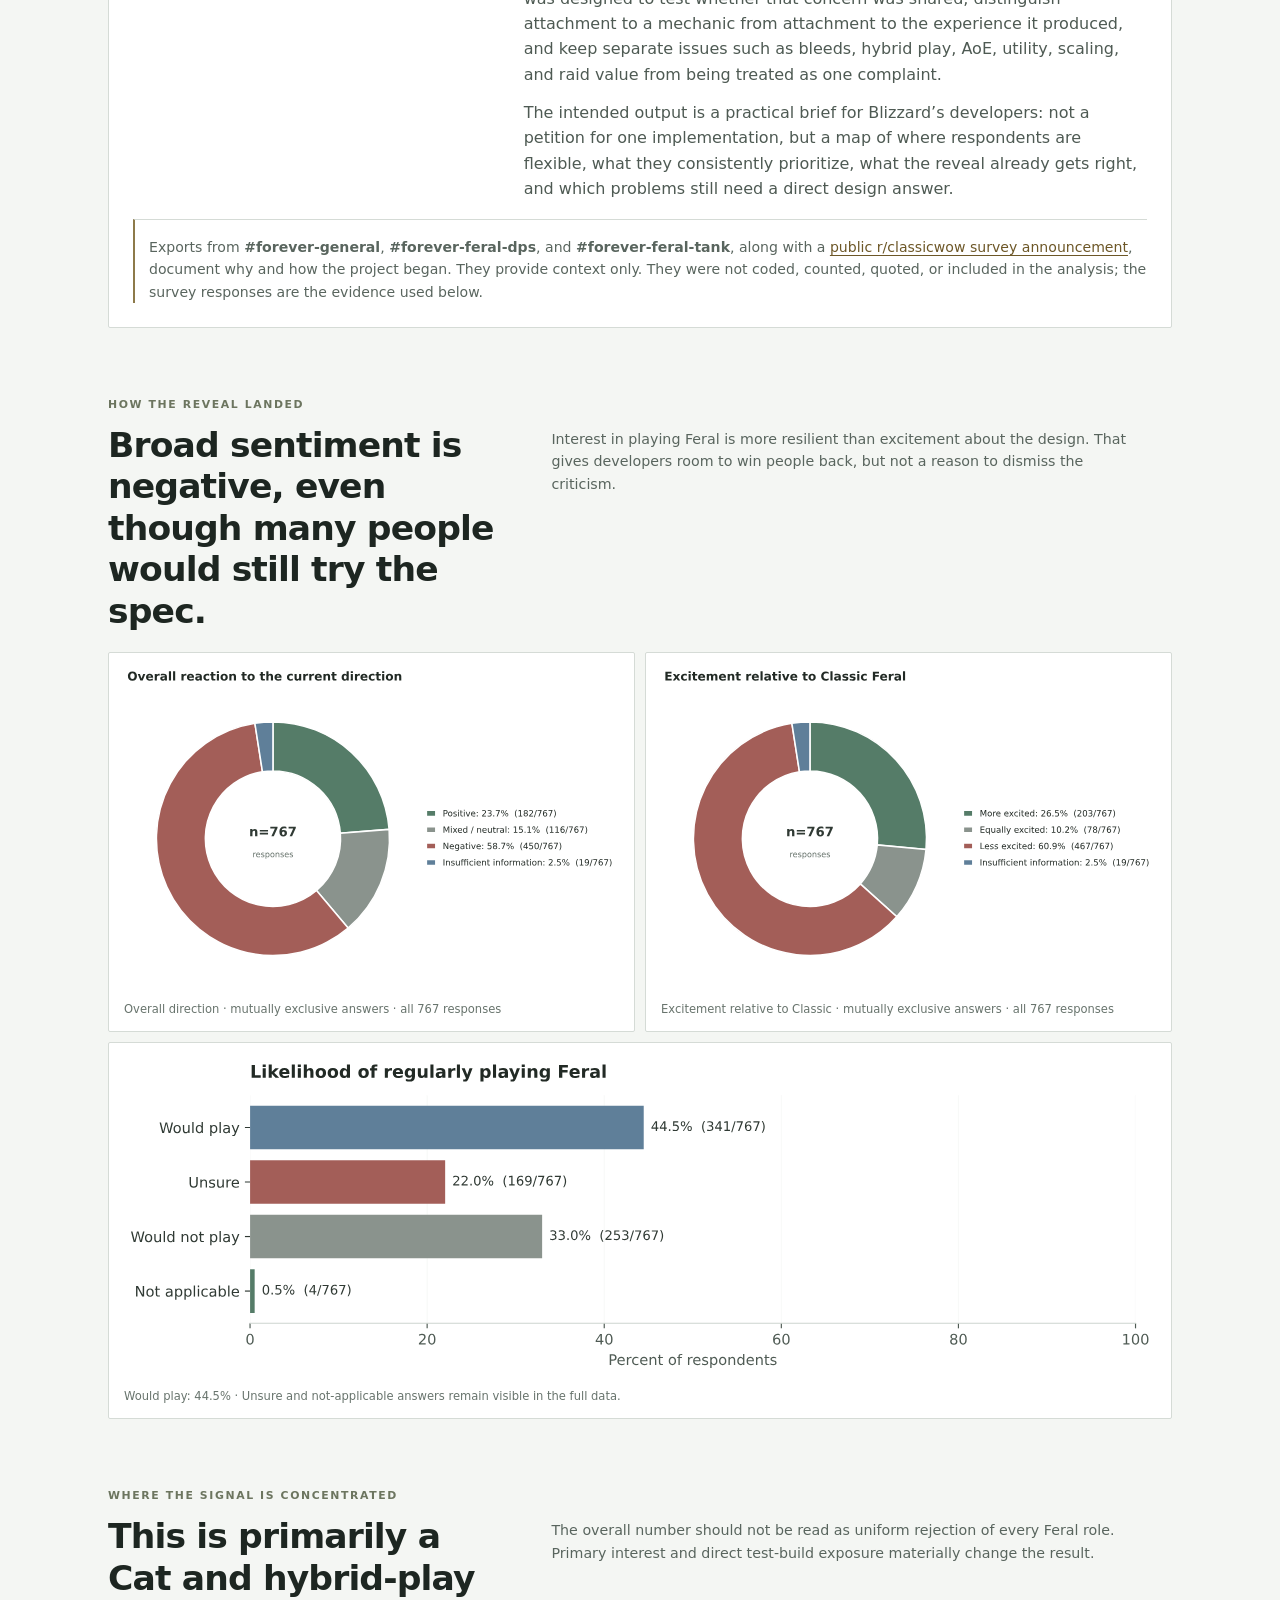
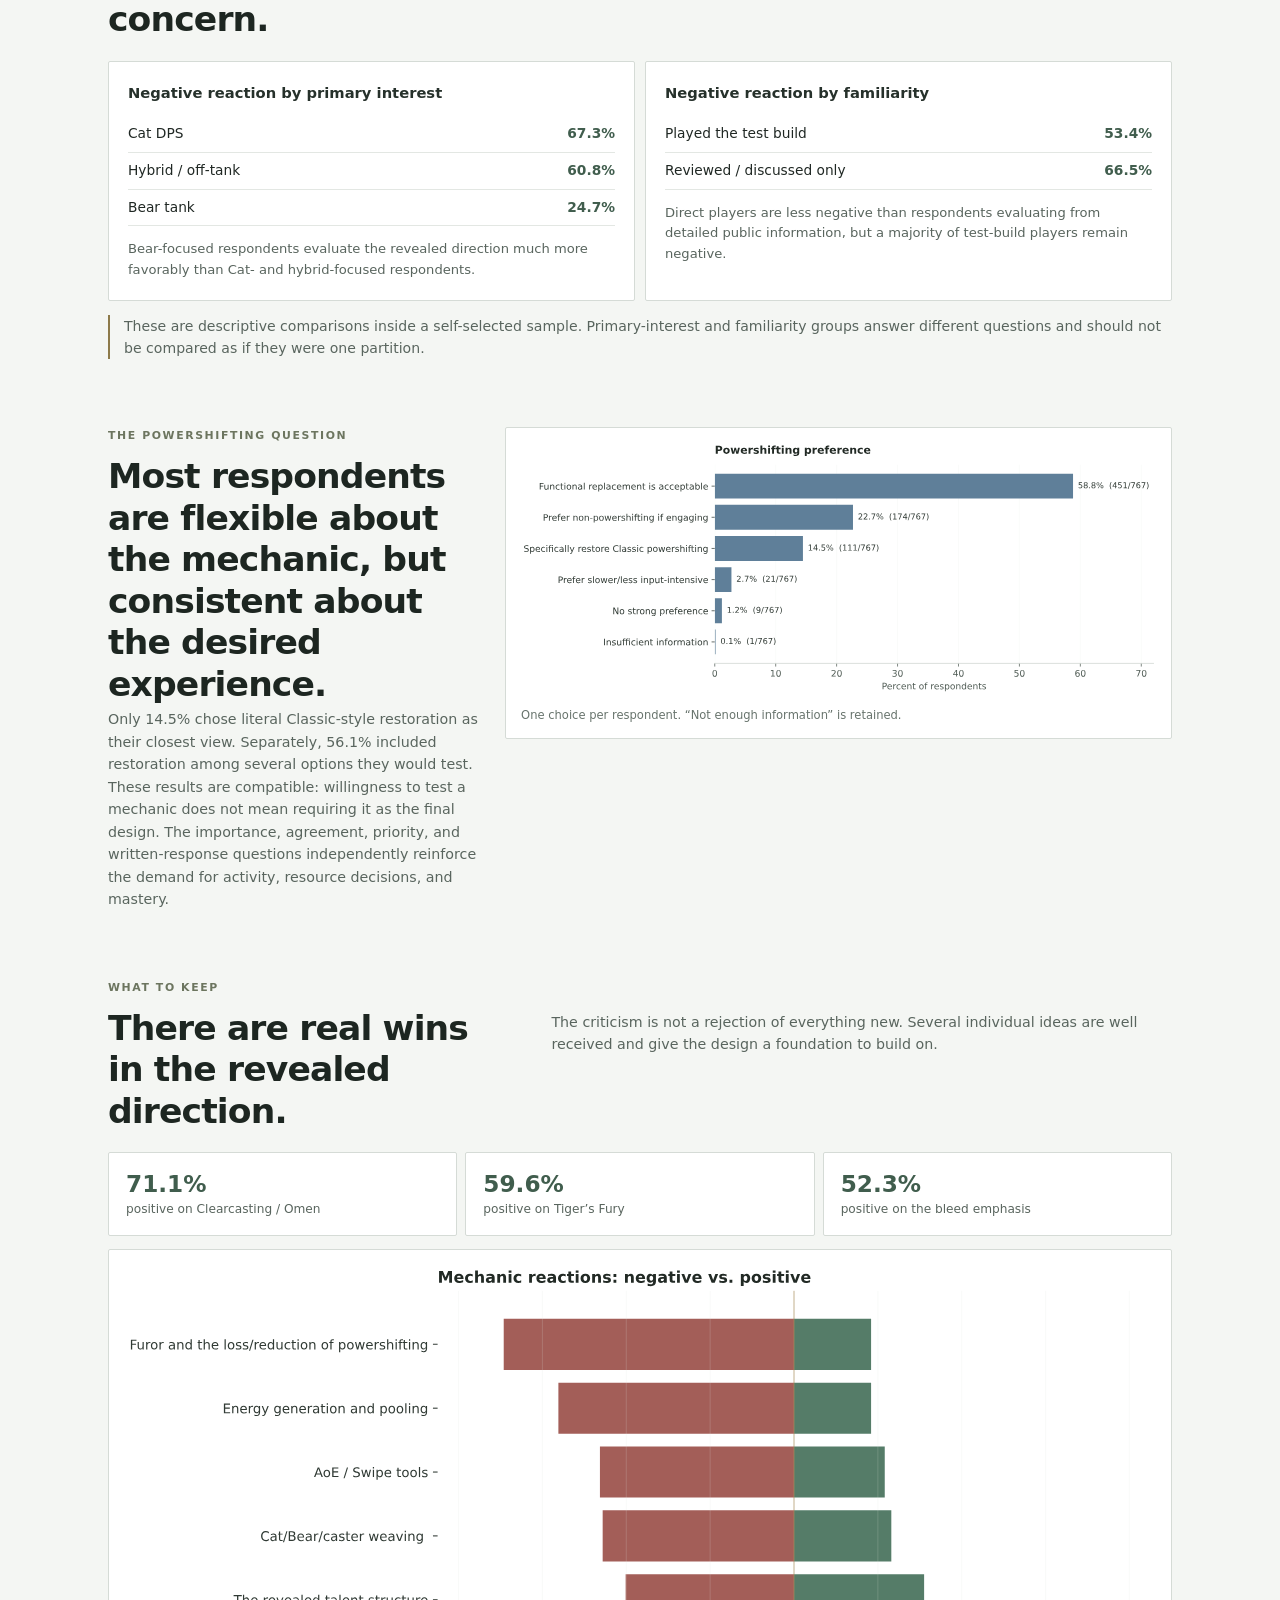
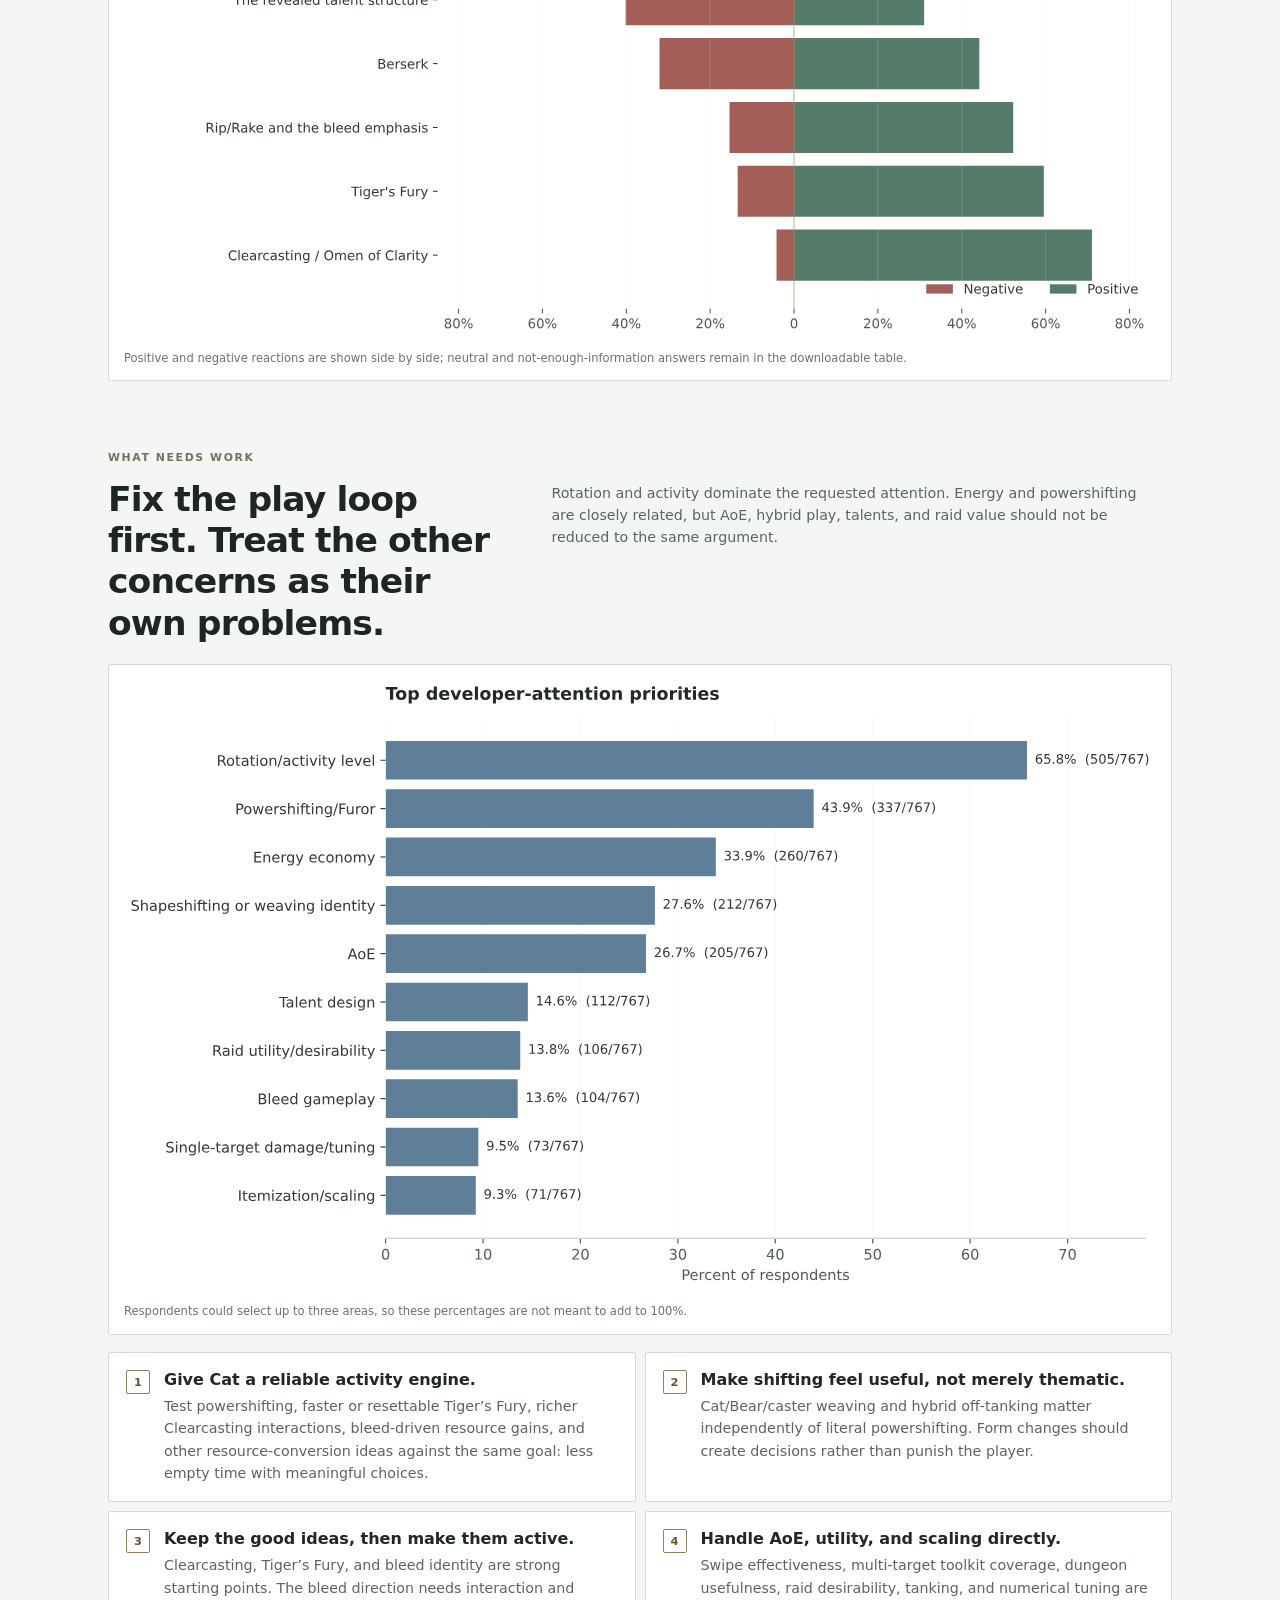
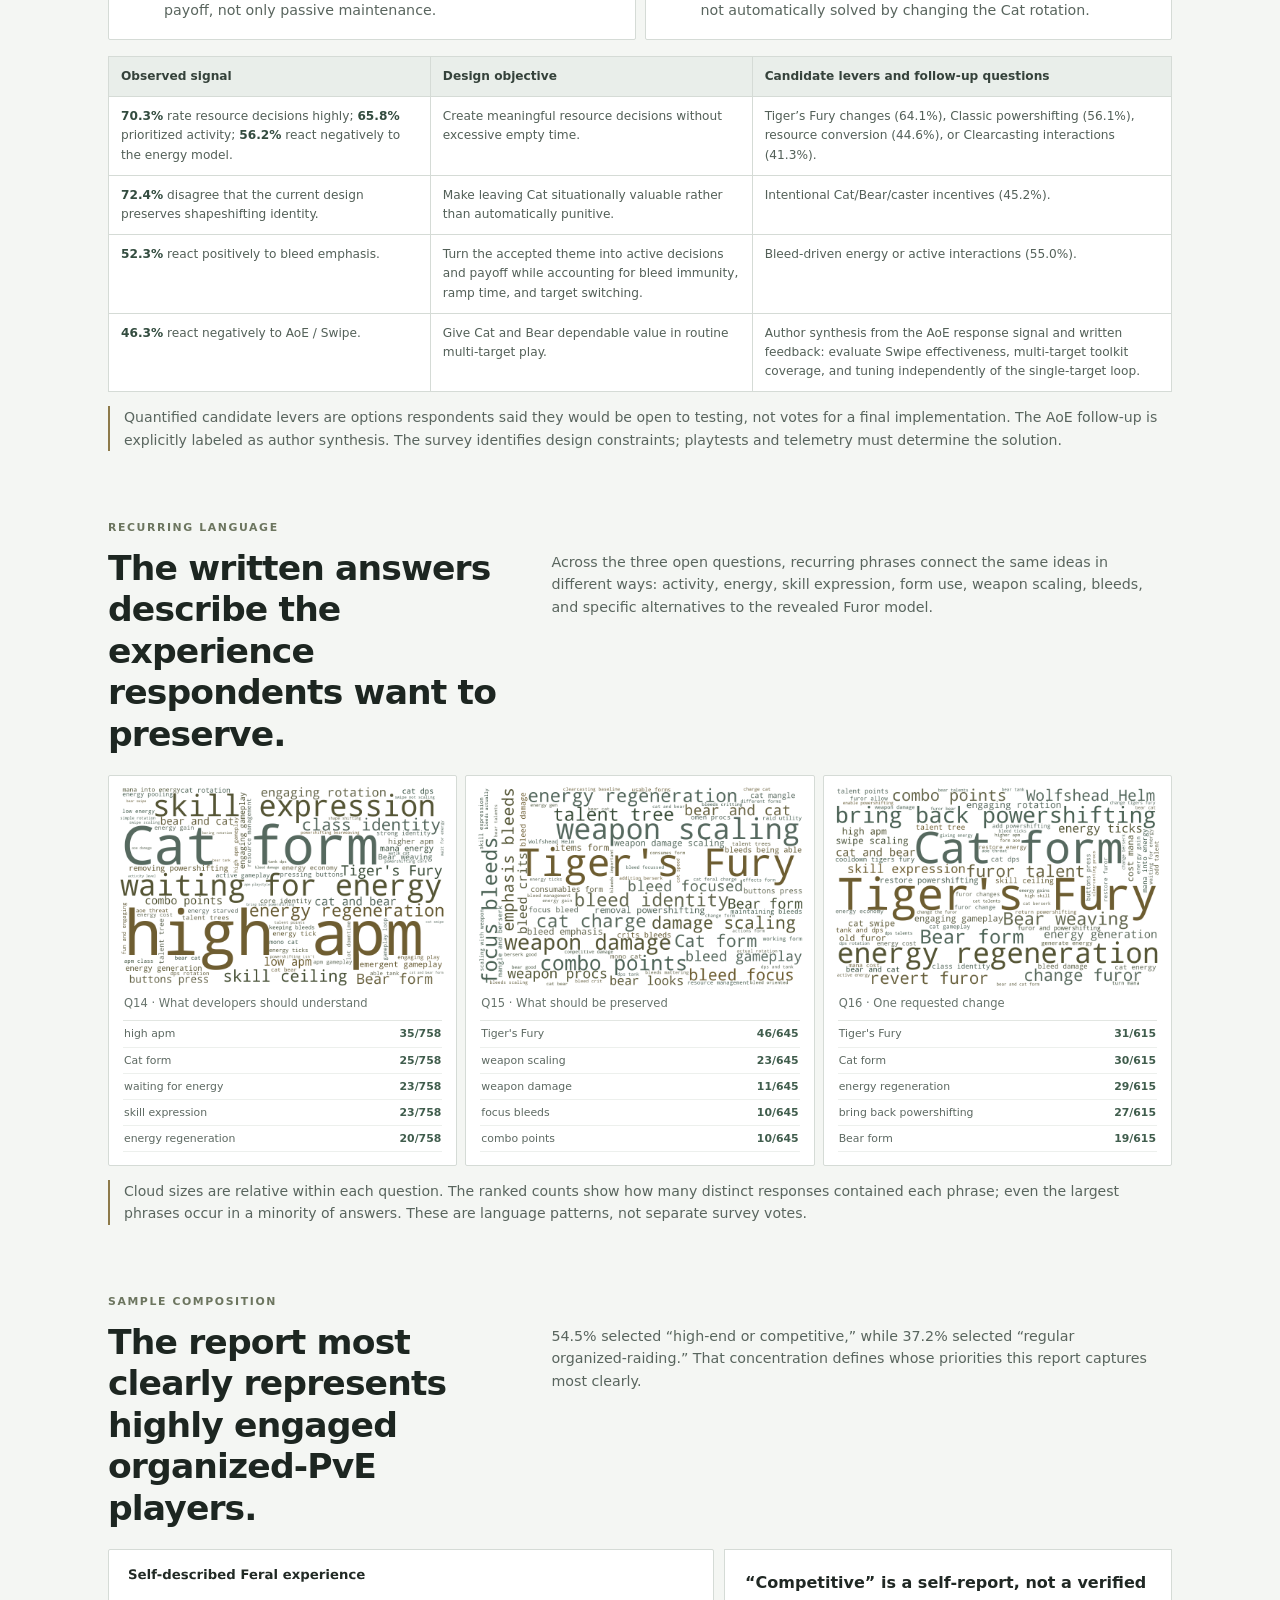
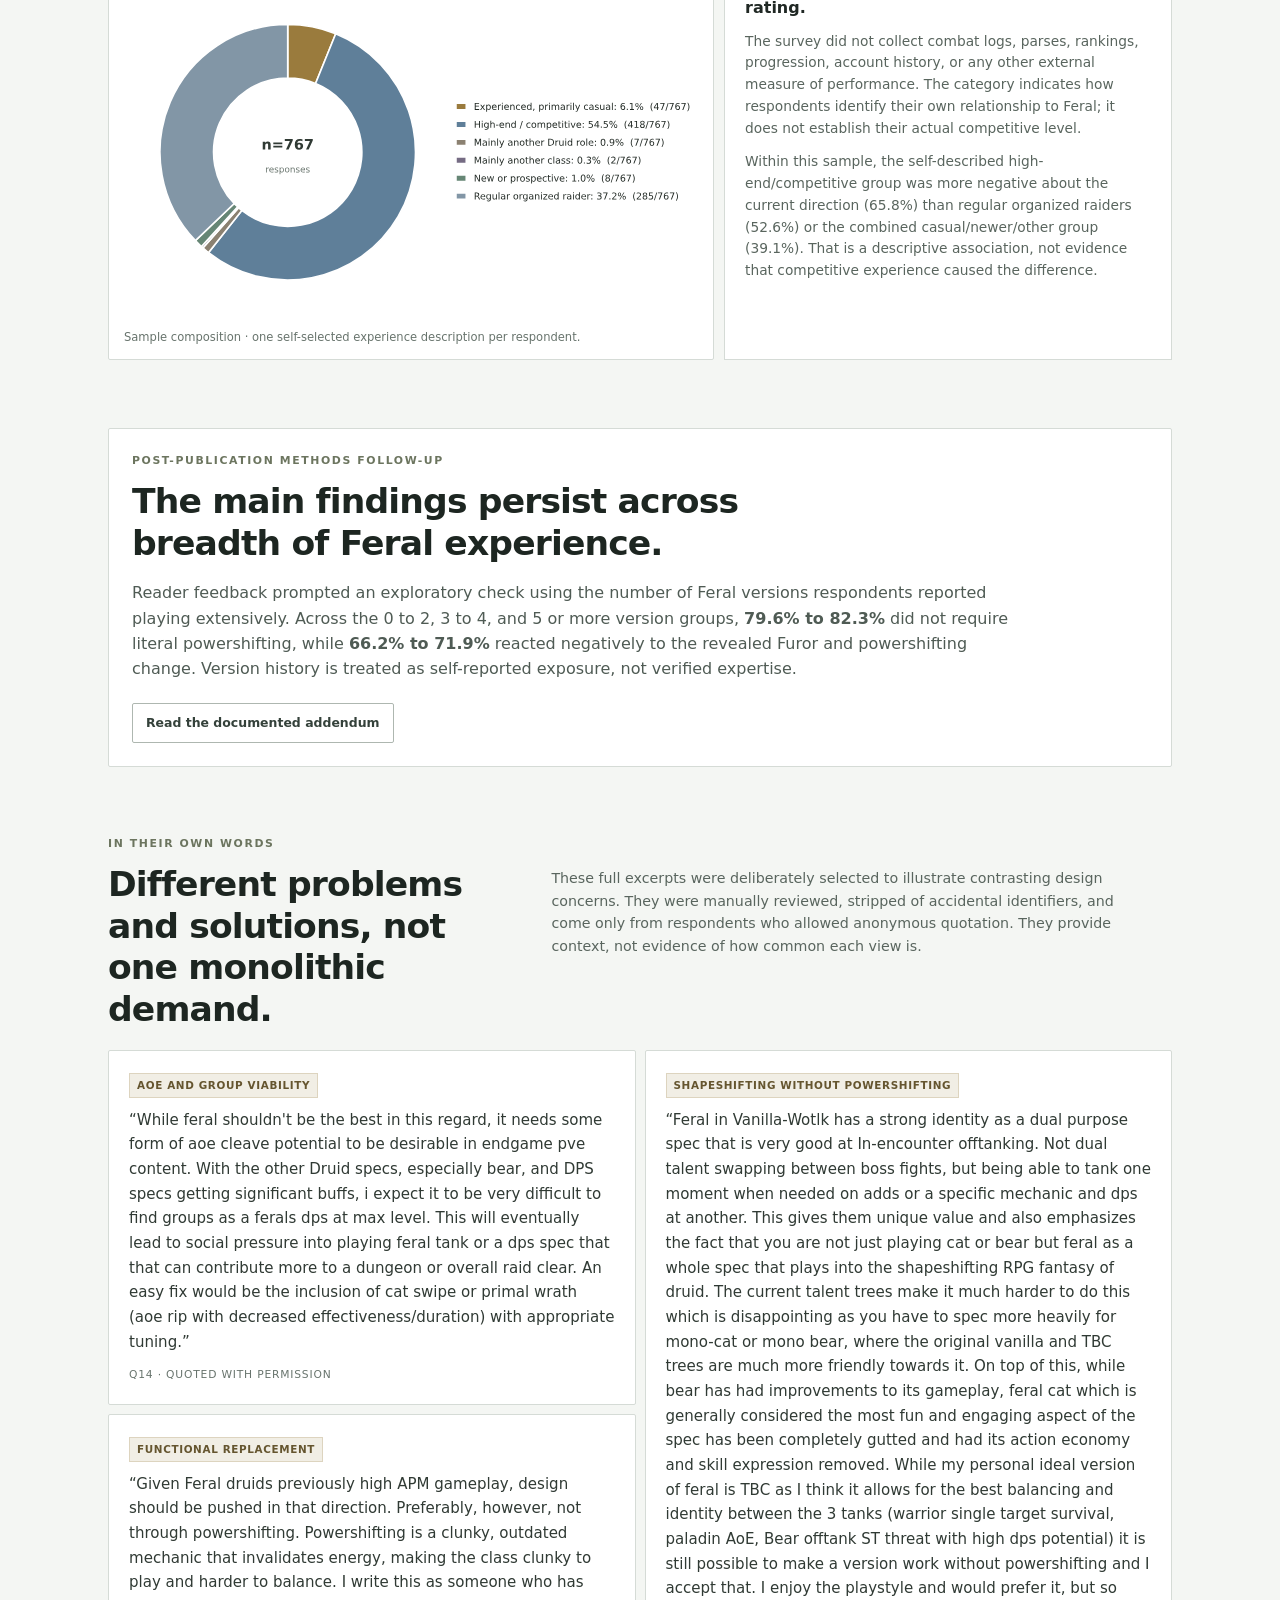
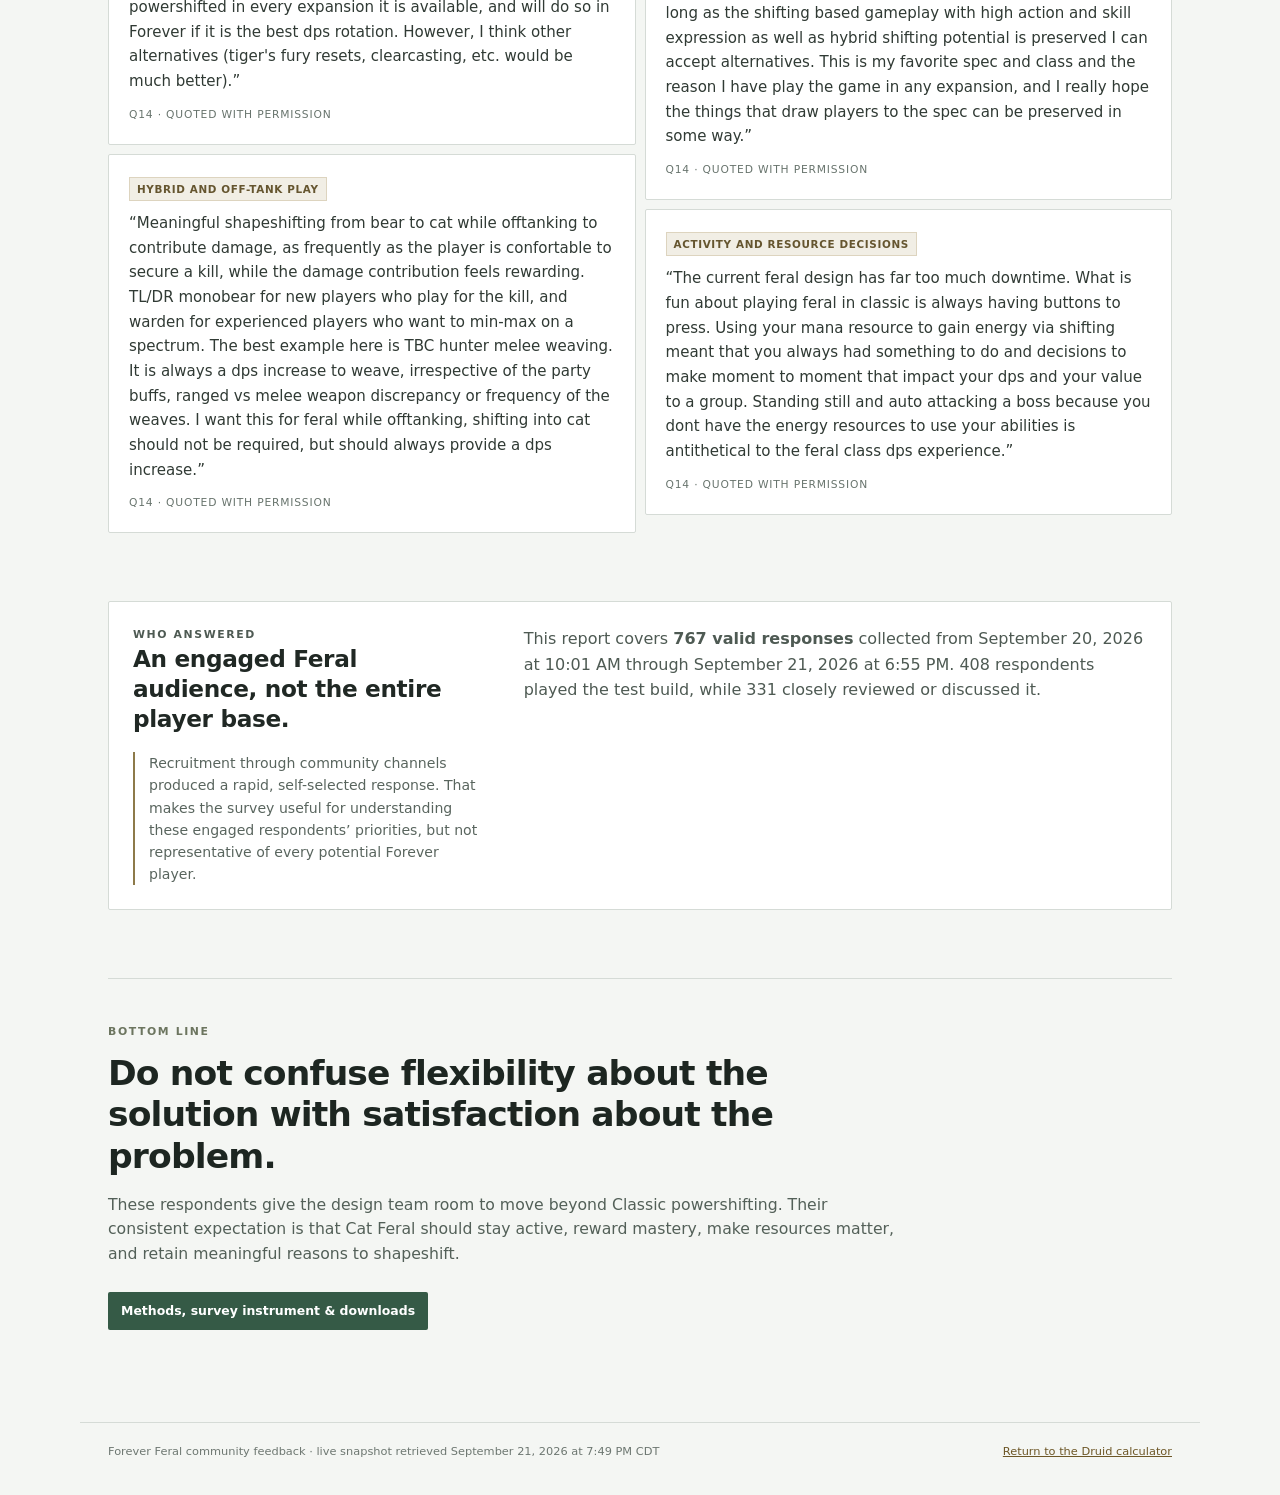
==== commit 93c676e3: "Add experience sensitivity methods addendum" ====
--- a/analysis/index.html
+++ b/analysis/index.html
@@ -4,6 +4,23 @@
   <meta charset="utf-8">
   <meta name="viewport" content="width=device-width,initial-scale=1">
   <meta name="description" content="What 767 engaged Feral players like, dislike, and want changed about the currently revealed Forever design.">
+  <link rel="canonical" href="https://jvmes-wow.github.io/forever-druid/analysis/">
+  <meta property="og:type" content="article">
+  <meta property="og:site_name" content="WoW Forever Druid">
+  <meta property="og:title" content="Forever Feral Community Feedback">
+  <meta property="og:description" content="767 engaged players on Cat and hybrid Feral: the play loop, resource decisions, shapeshifting, and design directions worth testing.">
+  <meta property="og:url" content="https://jvmes-wow.github.io/forever-druid/analysis/">
+  <meta property="og:image" content="https://jvmes-wow.github.io/forever-druid/analysis/og-report.png">
+  <meta property="og:image:secure_url" content="https://jvmes-wow.github.io/forever-druid/analysis/og-report.png">
+  <meta property="og:image:type" content="image/png">
+  <meta property="og:image:width" content="1200">
+  <meta property="og:image:height" content="630">
+  <meta property="og:image:alt" content="Forever Feral community survey summary showing the three headline findings.">
+  <meta name="twitter:card" content="summary_large_image">
+  <meta name="twitter:title" content="Forever Feral Community Feedback">
+  <meta name="twitter:description" content="767 engaged players on Cat and hybrid Feral: the play loop, resource decisions, shapeshifting, and design directions worth testing.">
+  <meta name="twitter:image" content="https://jvmes-wow.github.io/forever-druid/analysis/og-report.png">
+  <meta name="twitter:image:alt" content="Forever Feral community survey summary showing the three headline findings.">
   <title>Forever Feral Community Feedback</title>
   <link rel="stylesheet" href="report.css">
 </head>
@@ -109,6 +126,8 @@
     </div>
   </section>
 
+  <section class="method-followup panel"><p class="eyebrow">POST-PUBLICATION METHODS FOLLOW-UP</p><h2>The main findings persist across breadth of Feral experience.</h2><p>Reader feedback prompted an exploratory check using the number of Feral versions respondents reported playing extensively. Across the 0 to 2, 3 to 4, and 5 or more version groups, <strong>79.6% to 82.3%</strong> did not require literal powershifting, while <strong>66.2% to 71.9%</strong> reacted negatively to the revealed Furor and powershifting change. Version history is treated as self-reported exposure, not verified expertise.</p><a class="ghost-button" href="methods-addendum.html">Read the documented addendum</a></section>
+
   <section class="voices-section">
     <div class="section-copy"><p class="eyebrow">IN THEIR OWN WORDS</p><h2>Different problems and solutions, not one monolithic demand.</h2><p>These full excerpts were deliberately selected to illustrate contrasting design concerns. They were manually reviewed, stripped of accidental identifiers, and come only from respondents who allowed anonymous quotation. They provide context, not evidence of how common each view is.</p></div>
     <div class="quote-grid"><div class="quote-column"><blockquote><span class="quote-label">AoE and group viability</span><p>“While feral shouldn't be the best in this regard, it needs some form of aoe cleave potential to be desirable in endgame pve content. With the other Druid specs, especially bear, and DPS specs getting significant buffs, i expect it to be very difficult to find groups as a ferals dps at max level. This will eventually lead to social pressure into playing feral tank or a dps spec that that can contribute more to a dungeon or overall raid clear. An easy fix would be the inclusion of cat swipe or primal wrath (aoe rip with decreased effectiveness/duration) with appropriate tuning.”</p><footer>Q14 · quoted with permission</footer></blockquote><blockquote><span class="quote-label">Functional replacement</span><p>“Given Feral druids previously high APM gameplay, design should be pushed in that direction. Preferably, however, not through powershifting. Powershifting is a clunky, outdated mechanic that invalidates energy, making the class clunky to play and harder to balance. I write this as someone who has powershifted in every expansion it is available, and will do so in Forever if it is the best dps rotation. However, I think other alternatives (tiger's fury resets, clearcasting, etc. would be much better).”</p><footer>Q14 · quoted with permission</footer></blockquote><blockquote><span class="quote-label">Hybrid and off-tank play</span><p>“Meaningful shapeshifting from bear to cat while offtanking to contribute damage, as frequently as the player is confortable to secure a kill, while the damage contribution feels rewarding. TL/DR monobear for new players who play for the kill, and warden for experienced players who want to min-max on a spectrum. The best example here is TBC hunter melee weaving. It is always a dps increase to weave, irrespective of the party buffs, ranged vs melee weapon discrepancy or frequency of the weaves. I want this for feral while offtanking, shifting into cat should not be required, but should always provide a dps increase.”</p><footer>Q14 · quoted with permission</footer></blockquote></div><div class="quote-column"><blockquote><span class="quote-label">Shapeshifting without powershifting</span><p>“Feral in Vanilla-Wotlk has a strong identity as a dual purpose spec that is very good at In-encounter offtanking. Not dual talent swapping between boss fights, but being able to tank one moment when needed on adds or a specific mechanic and dps at another. This gives them unique value and also emphasizes the fact that you are not just playing cat or bear but feral as a whole spec that plays into the shapeshifting RPG fantasy of druid. The current talent trees make it much harder to do this which is disappointing as you have to spec more heavily for mono-cat or mono bear, where the original vanilla and TBC trees are much more friendly towards it. On top of this, while bear has had improvements to its gameplay, feral cat which is generally considered the most fun and engaging aspect of the spec has been completely gutted and had its action economy and skill expression removed. While my personal ideal version of feral is TBC as I think it allows for the best balancing and identity between the 3 tanks (warrior single target survival, paladin AoE, Bear offtank ST threat with high dps potential) it is still possible to make a version work without powershifting and I accept that. I enjoy the playstyle and would prefer it, but so long as the shifting based gameplay with high action and skill expression as well as hybrid shifting potential is preserved I can accept alternatives. This is my favorite spec and class and the reason I have play the game in any expansion, and I really hope the things that draw players to the spec can be preserved in some way.”</p><footer>Q14 · quoted with permission</footer></blockquote><blockquote><span class="quote-label">Activity and resource decisions</span><p>“The current feral design has far too much downtime. What is fun about playing feral in classic is always having buttons to press. Using your mana resource to gain energy via shifting meant that you always had something to do and decisions to make moment to moment that impact your dps and your value to a group. Standing still and auto attacking a boss because you dont have the energy resources to use your abilities is antithetical to the feral class dps experience.”</p><footer>Q14 · quoted with permission</footer></blockquote></div></div>
@@ -122,6 +141,6 @@
 
   <section class="closing"><p class="eyebrow">BOTTOM LINE</p><h2>Do not confuse flexibility about the solution with satisfaction about the problem.</h2><p>These respondents give the design team room to move beyond Classic powershifting. Their consistent expectation is that Cat Feral should stay active, reward mastery, make resources matter, and retain meaningful reasons to shapeshift.</p><div class="hero-actions"><a class="button" href="methodology.html">Methods, survey instrument &amp; downloads</a></div></section>
 </main>
-<footer class="page-foot"><span>Forever Feral community feedback · live snapshot retrieved September 21, 2026 at 6:57 PM CDT</span><a href="../">Return to the Druid calculator</a></footer>
+<footer class="page-foot"><span>Forever Feral community feedback · live snapshot retrieved September 21, 2026 at 7:49 PM CDT</span><a href="../">Return to the Druid calculator</a></footer>
 </body>
 </html>
--- a/analysis/report.css
+++ b/analysis/report.css
@@ -3,9 +3,9 @@
 .topbar{height:65px;padding:0 max(24px,calc((100vw - 1220px)/2));border-bottom:1px solid #ffffff18;display:flex;align-items:center;gap:42px;background:#0b1010;position:sticky;top:0;z-index:4}.brand{display:flex;align-items:center;gap:10px;text-decoration:none;color:#f0c66d}.brand small,.brand strong{display:block;font-family:Georgia,serif}.brand small{font-size:.52rem;letter-spacing:.15rem}.brand strong{font-size:1.18rem;letter-spacing:.12rem}.crest{width:36px;height:36px;border:1px solid #ad823b;border-radius:50%;display:grid;place-items:center;font-size:1.55rem}.topbar nav{display:flex;align-self:stretch}.topbar nav a,.method-link{color:#aab3aa;text-decoration:none;padding:0 16px;display:flex;align-items:center;border-bottom:2px solid transparent;font-size:.78rem}.topbar nav a:hover,.topbar nav a.active,.method-link:hover,.method-link.active{color:#f0dfad;border-color:#c6a85f}.method-link{margin-left:auto;padding-left:8px;padding-right:8px}
 main{max-width:1120px;margin:auto;padding:0 28px 76px}.hero{padding:64px 0 52px;max-width:900px;border-bottom:1px solid var(--line)}.eyebrow{margin:0 0 12px;font-size:.68rem;font-weight:750;letter-spacing:.1rem;color:#6c755f}.hero h1,.methods-hero h1{font:650 clamp(2.25rem,4.5vw,4rem)/1.1 system-ui,-apple-system,BlinkMacSystemFont,"Segoe UI",sans-serif;letter-spacing:-.038em;margin:0;max-width:19ch;color:#18201c}.hero h1 em{color:#7b632e;font-style:normal}.deck{color:#4f5b54;font-size:clamp(1rem,1.5vw,1.16rem);line-height:1.58;max-width:790px;margin:20px 0 0}.hero-scope{max-width:790px;margin:15px 0 0;padding-left:12px;border-left:2px solid #8d7a4a;color:#657068;font-size:.78rem}.hero-actions{display:flex;gap:9px;flex-wrap:wrap;margin-top:25px}.button,.ghost-button{display:inline-flex;align-items:center;text-decoration:none;border-radius:2px;padding:9px 13px;font-size:.78rem;font-weight:700}.button{background:#355a46;color:#fff}.ghost-button{border:1px solid #aeb7b0;color:#34413a;background:#fff}
 .panel,figure,.story-card,.keep-grid article,.recommendations article,blockquote,.signal-grid article{border:1px solid var(--line);background:var(--panel);border-radius:2px}.origin{margin-top:68px}.origin,.sample-section{padding:24px;display:grid;grid-template-columns:.72fr 1.28fr;gap:18px 40px;align-items:start}.origin h2,.sample-section h2{margin:0;font:650 1.45rem/1.3 system-ui,-apple-system,BlinkMacSystemFont,"Segoe UI",sans-serif;letter-spacing:-.015em}.origin p,.sample-section p{margin:0;color:#4e5a53}.origin-copy{display:grid;gap:13px}.origin .context-note{grid-column:1/-1;border-top:1px solid var(--line);padding-top:16px}.context-note{border-left:2px solid #8d7a4a;padding-left:14px;color:#59655e!important;font-size:.88rem}.context-note a,.method-section p a{color:#6d5727;text-underline-offset:3px}
-.story-section,.chart-section,.signal-section,.split-section,.mechanics-section,.priority-section,.language-section,.profile-section,.voices-section,.sample-section,.closing{margin-top:68px}.story-section>h2,.section-copy h2,.closing h2,.method-section h2{font:650 clamp(1.55rem,2.7vw,2.2rem)/1.2 system-ui,-apple-system,BlinkMacSystemFont,"Segoe UI",sans-serif;letter-spacing:-.025em;margin:0;max-width:27ch;color:#1d2621}.story-grid{display:grid;grid-template-columns:repeat(3,1fr);gap:10px;margin-top:22px}.story-card{padding:19px}.story-card>span{color:#78725e;font:750 .67rem system-ui,sans-serif;letter-spacing:.08em}.story-card>strong{display:block;color:#405d4d;font:680 1.9rem system-ui,sans-serif;margin:12px 0 5px;font-variant-numeric:tabular-nums}.story-card h3,.recommendations h3{font:680 1rem system-ui,sans-serif;margin:0;color:#202824}.story-card p,.section-copy>p:last-child,.recommendations p{color:#59655e;font-size:.89rem}.thesis{margin-top:16px;padding:20px 23px;background:#edf2ee;border:1px solid var(--line);border-left:3px solid var(--green)}.thesis p{margin:0;font:540 1.08rem/1.55 system-ui,sans-serif;max-width:900px;color:#2d3932}
+.story-section,.chart-section,.signal-section,.split-section,.mechanics-section,.priority-section,.language-section,.profile-section,.voices-section,.sample-section,.method-followup,.closing{margin-top:68px}.story-section>h2,.section-copy h2,.closing h2,.method-section h2,.method-followup h2{font:650 clamp(1.55rem,2.7vw,2.2rem)/1.2 system-ui,-apple-system,BlinkMacSystemFont,"Segoe UI",sans-serif;letter-spacing:-.025em;margin:0;max-width:27ch;color:#1d2621}.story-grid{display:grid;grid-template-columns:repeat(3,1fr);gap:10px;margin-top:22px}.story-card{padding:19px}.story-card>span{color:#78725e;font:750 .67rem system-ui,sans-serif;letter-spacing:.08em}.story-card>strong{display:block;color:#405d4d;font:680 1.9rem system-ui,sans-serif;margin:12px 0 5px;font-variant-numeric:tabular-nums}.story-card h3,.recommendations h3{font:680 1rem system-ui,sans-serif;margin:0;color:#202824}.story-card p,.section-copy>p:last-child,.recommendations p{color:#59655e;font-size:.89rem}.thesis{margin-top:16px;padding:20px 23px;background:#edf2ee;border:1px solid var(--line);border-left:3px solid var(--green)}.thesis p{margin:0;font:540 1.08rem/1.55 system-ui,sans-serif;max-width:900px;color:#2d3932}.method-followup{padding:23px}.method-followup>p:not(.eyebrow){max-width:880px;color:#4f5b54}.method-followup .ghost-button{margin-top:6px}
 .section-copy{display:grid;grid-template-columns:.65fr 1fr;gap:0 40px;align-items:start;margin-bottom:20px}.section-copy .eyebrow{grid-column:1/-1}.section-copy h2{grid-column:1}.section-copy>p:last-child{grid-column:2;margin:3px 0 0;max-width:600px}.chart-grid{display:grid;grid-template-columns:1fr 1fr;gap:10px}figure{margin:0;padding:11px;overflow:hidden}figure img{display:block;width:100%;height:auto}figcaption{font-size:.72rem;color:#68746d;margin:8px 4px 2px}.wide-chart{margin-top:10px}.split-section{display:grid;grid-template-columns:.72fr 1.28fr;gap:22px;align-items:start}.split-section .section-copy{display:block;margin:0}.split-section .section-copy>*{display:block}
 .signal-grid{display:grid;grid-template-columns:1fr 1fr;gap:10px}.signal-grid article{padding:19px}.signal-grid h3{font-size:.92rem;margin:0 0 12px;color:#26312b}.signal-grid article>p{color:#59655e;font-size:.82rem;margin:13px 0 0}.signal-row{display:flex;justify-content:space-between;gap:16px;padding:7px 0;border-bottom:1px solid #e3e7e3;font-size:.86rem}.signal-row strong{color:#405d4d;font-variant-numeric:tabular-nums}.signal-section>.context-note{margin:14px 0 0}.keep-grid{display:grid;grid-template-columns:repeat(3,1fr);gap:8px;margin:0 0 13px}.keep-grid article{padding:17px}.keep-grid strong{display:block;color:#405d4d;font:680 1.45rem system-ui,sans-serif;font-variant-numeric:tabular-nums}.keep-grid span{display:block;color:#59655e;font-size:.76rem;line-height:1.4;margin-top:4px}.recommendations{display:grid;grid-template-columns:1fr 1fr;gap:9px;margin-top:17px}.recommendations article{padding:17px;display:grid;grid-template-columns:29px 1fr;gap:9px}.recommendations b{width:24px;height:24px;display:grid;place-items:center;border:1px solid #91805c;color:#665329;border-radius:2px;font:700 .71rem system-ui,sans-serif}.recommendations p{margin:6px 0 0}.brief-table{border:1px solid var(--line);background:#fff;margin-top:16px;font-size:.76rem}.brief-head,.brief-row{display:grid;grid-template-columns:1fr 1fr 1.3fr}.brief-head{background:#e9eeea;color:#35423b;font-weight:700}.brief-head span,.brief-row p{padding:10px 12px;margin:0;border-right:1px solid var(--line)}.brief-head span:last-child,.brief-row p:last-child{border-right:0}.brief-row{border-top:1px solid var(--line);color:#536058}.brief-row strong{color:#334c3f;font-variant-numeric:tabular-nums}.priority-section>.context-note,.language-section>.context-note{margin:14px 0 0}.phrase-list{list-style:none;margin:8px 3px 2px;padding:0;border-top:1px solid #e2e6e2}.phrase-list li{display:flex;justify-content:space-between;gap:8px;padding:4px 1px;border-bottom:1px solid #edf0ed;font-size:.68rem;color:#5d6962}.phrase-list strong{font-variant-numeric:tabular-nums;color:#405d4d}.profile-grid{display:grid;grid-template-columns:1.15fr .85fr;gap:10px;align-items:stretch}.profile-note{border:1px solid var(--line);background:#fff;padding:20px}.profile-note h3{font-size:1rem;margin:0 0 10px;color:#202824}.profile-note p{font-size:.86rem;color:#59655e;margin:0 0 12px}.profile-note p:last-child{margin-bottom:0}.quote-grid{display:grid;grid-template-columns:1fr 1fr;gap:9px;align-items:start}.quote-column{display:grid;gap:9px}.quote-column blockquote{align-self:start}blockquote{margin:0;padding:20px}.quote-label{display:inline-block;color:#65552f;background:#f1eee5;border:1px solid #ddd4bf;padding:3px 7px;margin-bottom:10px;font-size:.65rem;font-weight:700;text-transform:uppercase;letter-spacing:.04rem}blockquote p{font:400 .94rem/1.64 system-ui,sans-serif;margin:0;color:#303a34}blockquote footer{margin-top:13px;color:#68746d;font-size:.67rem;text-transform:uppercase;letter-spacing:.05rem}.closing{padding:44px 0 16px;border-top:1px solid var(--line)}.closing h2{max-width:29ch}.closing>p:not(.eyebrow){font-size:.98rem;color:#536058;max-width:800px}
 .page-foot{max-width:1120px;margin:auto;border-top:1px solid var(--line);padding:20px 28px 34px;color:#6d7771;font-size:.71rem;display:flex;justify-content:space-between;gap:18px}.page-foot a{color:#6d5727}.methods-main{max-width:1040px}.methods-hero{padding:54px 0 42px;border-bottom:1px solid var(--line)}.methods-hero h1{font-size:clamp(2rem,3.8vw,3.25rem);max-width:21ch}.methods-hero .ghost-button{margin-top:21px}.method-section{margin-top:40px}.method-section.panel{padding:23px}.method-section h2{font-size:1.62rem;max-width:none}.method-section h3{font:680 1.1rem system-ui,sans-serif;margin-top:28px;color:#26312b}.method-section p,.method-section li{color:#4f5b54;max-width:82ch}.method-section code{color:#4f4328;background:#eceeea;padding:2px 5px;border-radius:2px;overflow-wrap:anywhere}.instrument{margin-top:16px}.instrument summary{cursor:pointer;display:inline-block;border:1px solid #aeb7b0;background:#fff;padding:9px 13px;color:#34413a;font-size:.8rem;font-weight:700}.table-scroll{overflow:auto;border:1px solid var(--line);border-radius:2px;margin-top:15px}.data-table{border-collapse:collapse;width:100%;font-size:.75rem;background:#fff;font-variant-numeric:tabular-nums}.data-table th,.data-table td{text-align:left;padding:8px 10px;border-bottom:1px solid #e1e5e1;vertical-align:top}.data-table th{color:#26312b;background:#edf0ed;font-weight:700}.cloud-grid{display:grid;grid-template-columns:repeat(3,1fr);gap:8px}.download-grid{display:grid;grid-template-columns:repeat(3,1fr);gap:6px}.download-grid a{color:#536158;text-decoration:none;border:1px solid var(--line);background:#fff;padding:8px 10px;border-radius:2px;font-size:.74rem;overflow-wrap:anywhere}.download-grid a:hover{border-color:#8d9a90;color:#26362d}
 @media(max-width:900px){.topbar{padding:0 16px;gap:18px}.topbar nav a{padding:0 9px}.method-link{font-size:.72rem}.story-grid{grid-template-columns:1fr}.section-copy,.origin,.sample-section,.profile-grid{grid-template-columns:1fr}.section-copy>p:last-child{grid-column:1}.split-section{grid-template-columns:1fr}.keep-grid{grid-template-columns:1fr 1fr}.cloud-grid{grid-template-columns:1fr}.brief-head{display:none}.brief-row{grid-template-columns:1fr}.brief-row p{border-right:0;border-top:1px solid #e3e7e3}.brief-row p:first-child{border-top:0}.download-grid{grid-template-columns:1fr 1fr}}
-@media(max-width:620px){.topbar{height:auto;min-height:64px;gap:8px;flex-wrap:wrap;padding-top:8px}.brand small{display:none}.brand strong{font-size:1rem}.crest{width:33px;height:33px}.topbar nav{order:3;width:100%;height:38px}.topbar nav a{flex:1;justify-content:center}.method-link{margin-left:auto}.hero{padding:46px 0}.hero h1{font-size:2.25rem}.origin,.sample-section{padding:18px}.chart-grid,.signal-grid,.quote-grid,.recommendations{grid-template-columns:1fr}.quote-column{display:contents}.keep-grid{grid-template-columns:1fr 1fr}.brief-row{grid-template-columns:1fr}.brief-row p{border-right:0;border-top:1px solid #e3e7e3}.brief-row p:first-child{border-top:0}main{padding:0 14px 52px}.page-foot{padding:20px 14px 30px;flex-direction:column}.download-grid{grid-template-columns:1fr}.story-section,.chart-section,.signal-section,.split-section,.mechanics-section,.priority-section,.language-section,.profile-section,.voices-section,.sample-section,.closing{margin-top:52px}}
+@media(max-width:620px){.topbar{height:auto;min-height:64px;gap:8px;flex-wrap:wrap;padding-top:8px}.brand small{display:none}.brand strong{font-size:1rem}.crest{width:33px;height:33px}.topbar nav{order:3;width:100%;height:38px}.topbar nav a{flex:1;justify-content:center}.method-link{margin-left:auto}.hero{padding:46px 0}.hero h1{font-size:2.25rem}.origin,.sample-section{padding:18px}.chart-grid,.signal-grid,.quote-grid,.recommendations{grid-template-columns:1fr}.quote-column{display:contents}.keep-grid{grid-template-columns:1fr 1fr}.brief-row{grid-template-columns:1fr}.brief-row p{border-right:0;border-top:1px solid #e3e7e3}.brief-row p:first-child{border-top:0}main{padding:0 14px 52px}.page-foot{padding:20px 14px 30px;flex-direction:column}.download-grid{grid-template-columns:1fr}.story-section,.chart-section,.signal-section,.split-section,.mechanics-section,.priority-section,.language-section,.profile-section,.voices-section,.sample-section,.method-followup,.closing{margin-top:52px}}
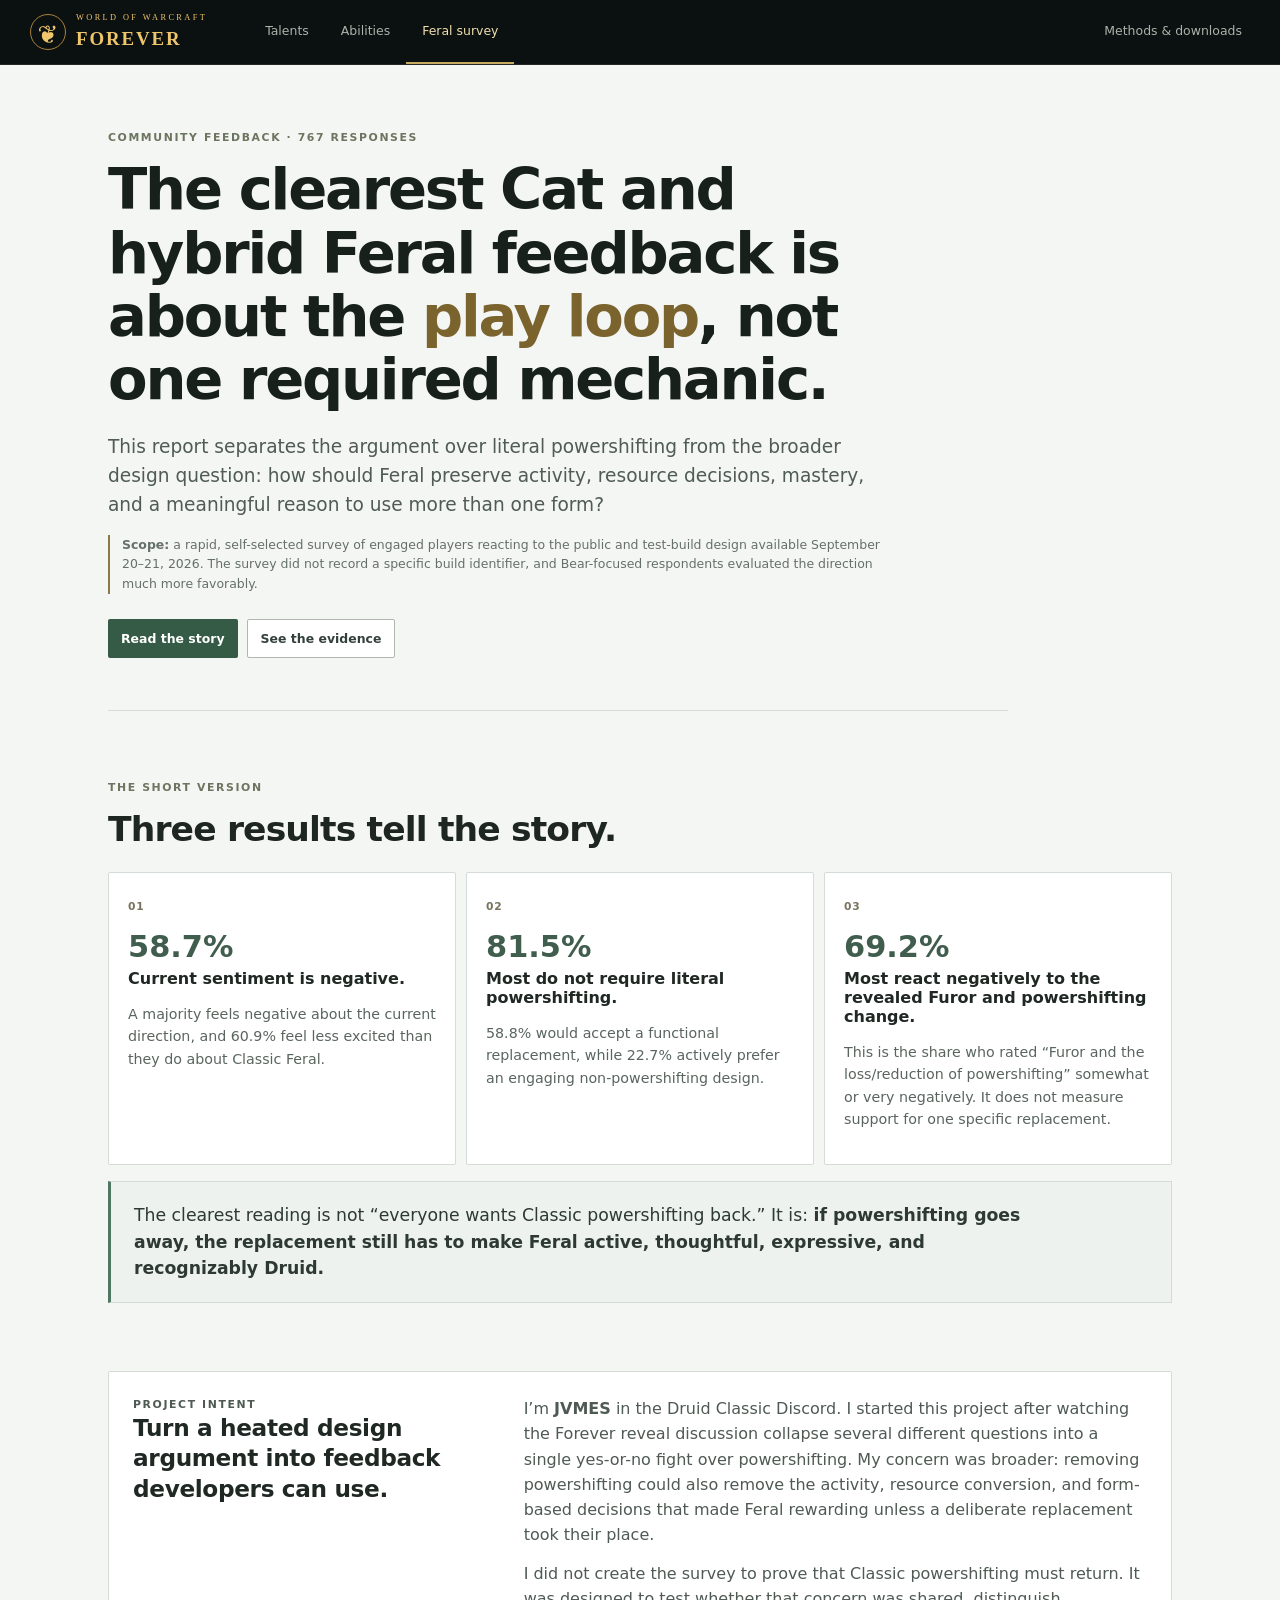
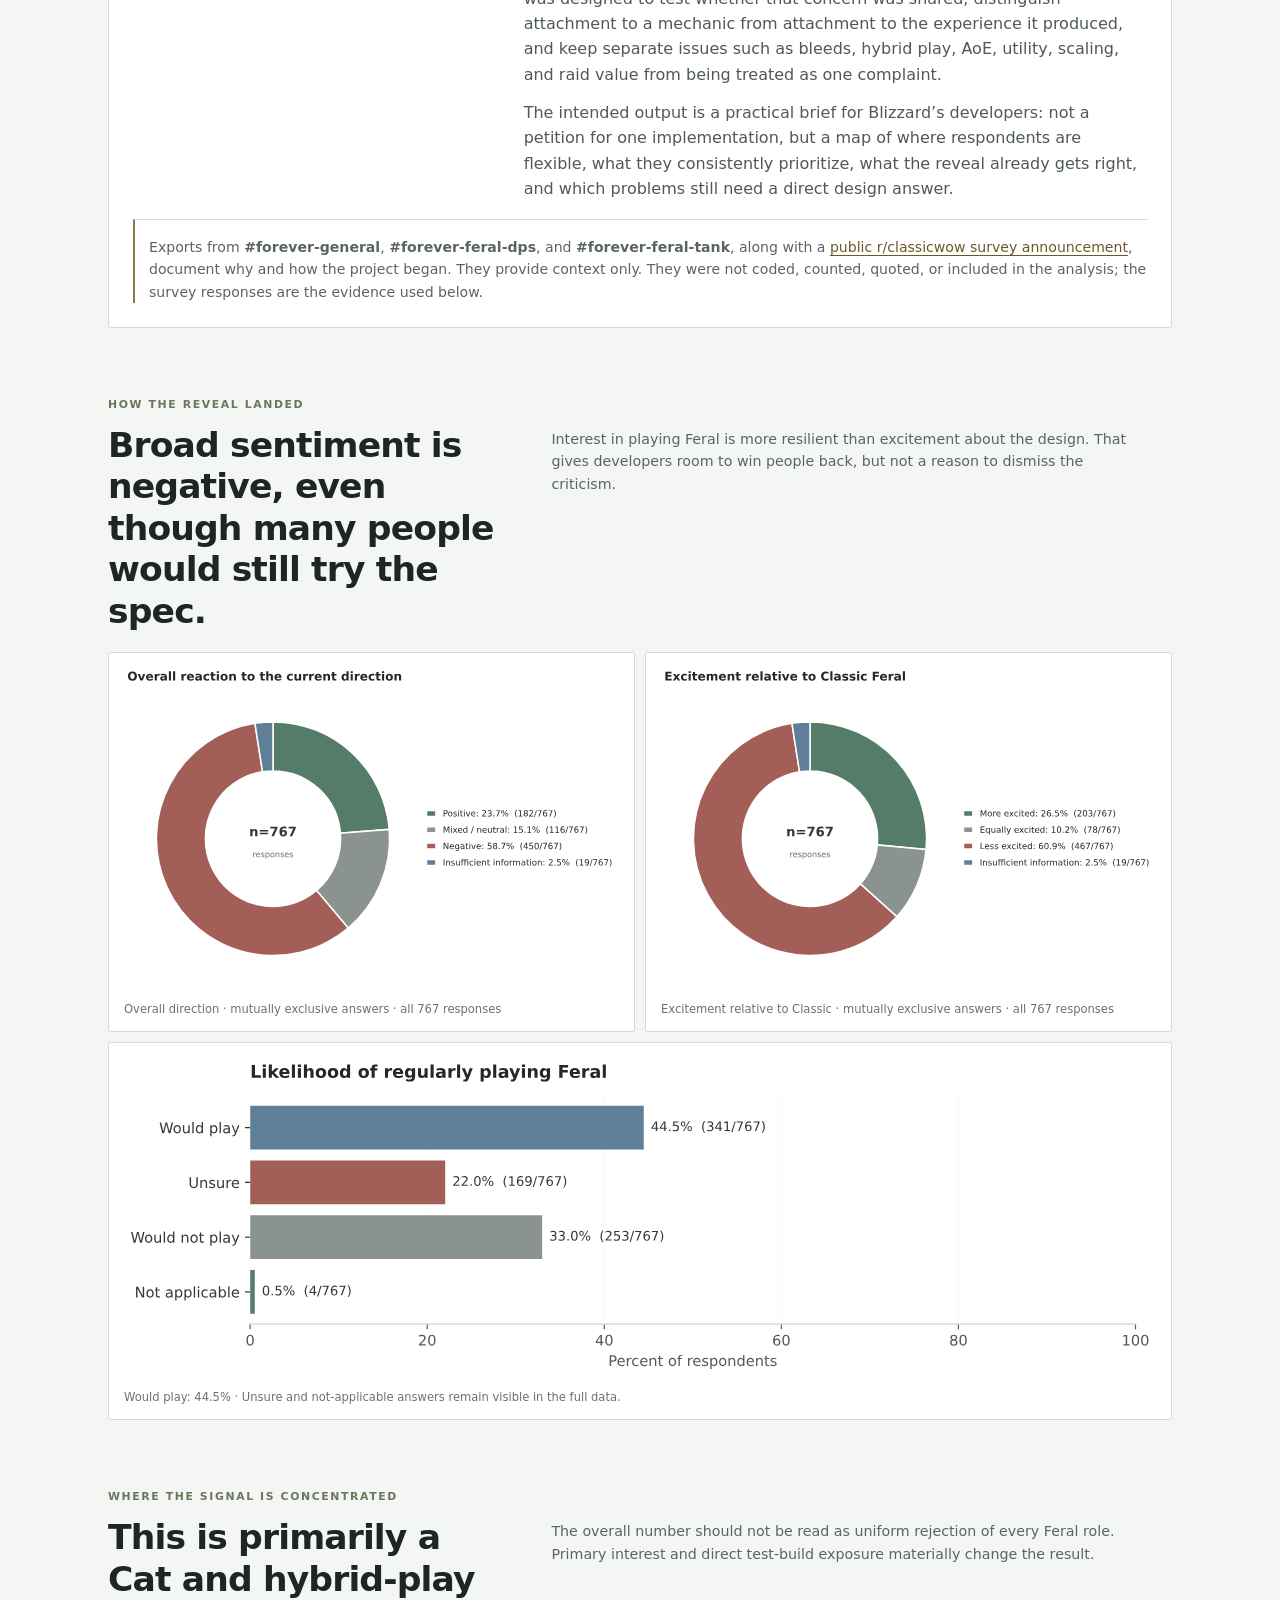
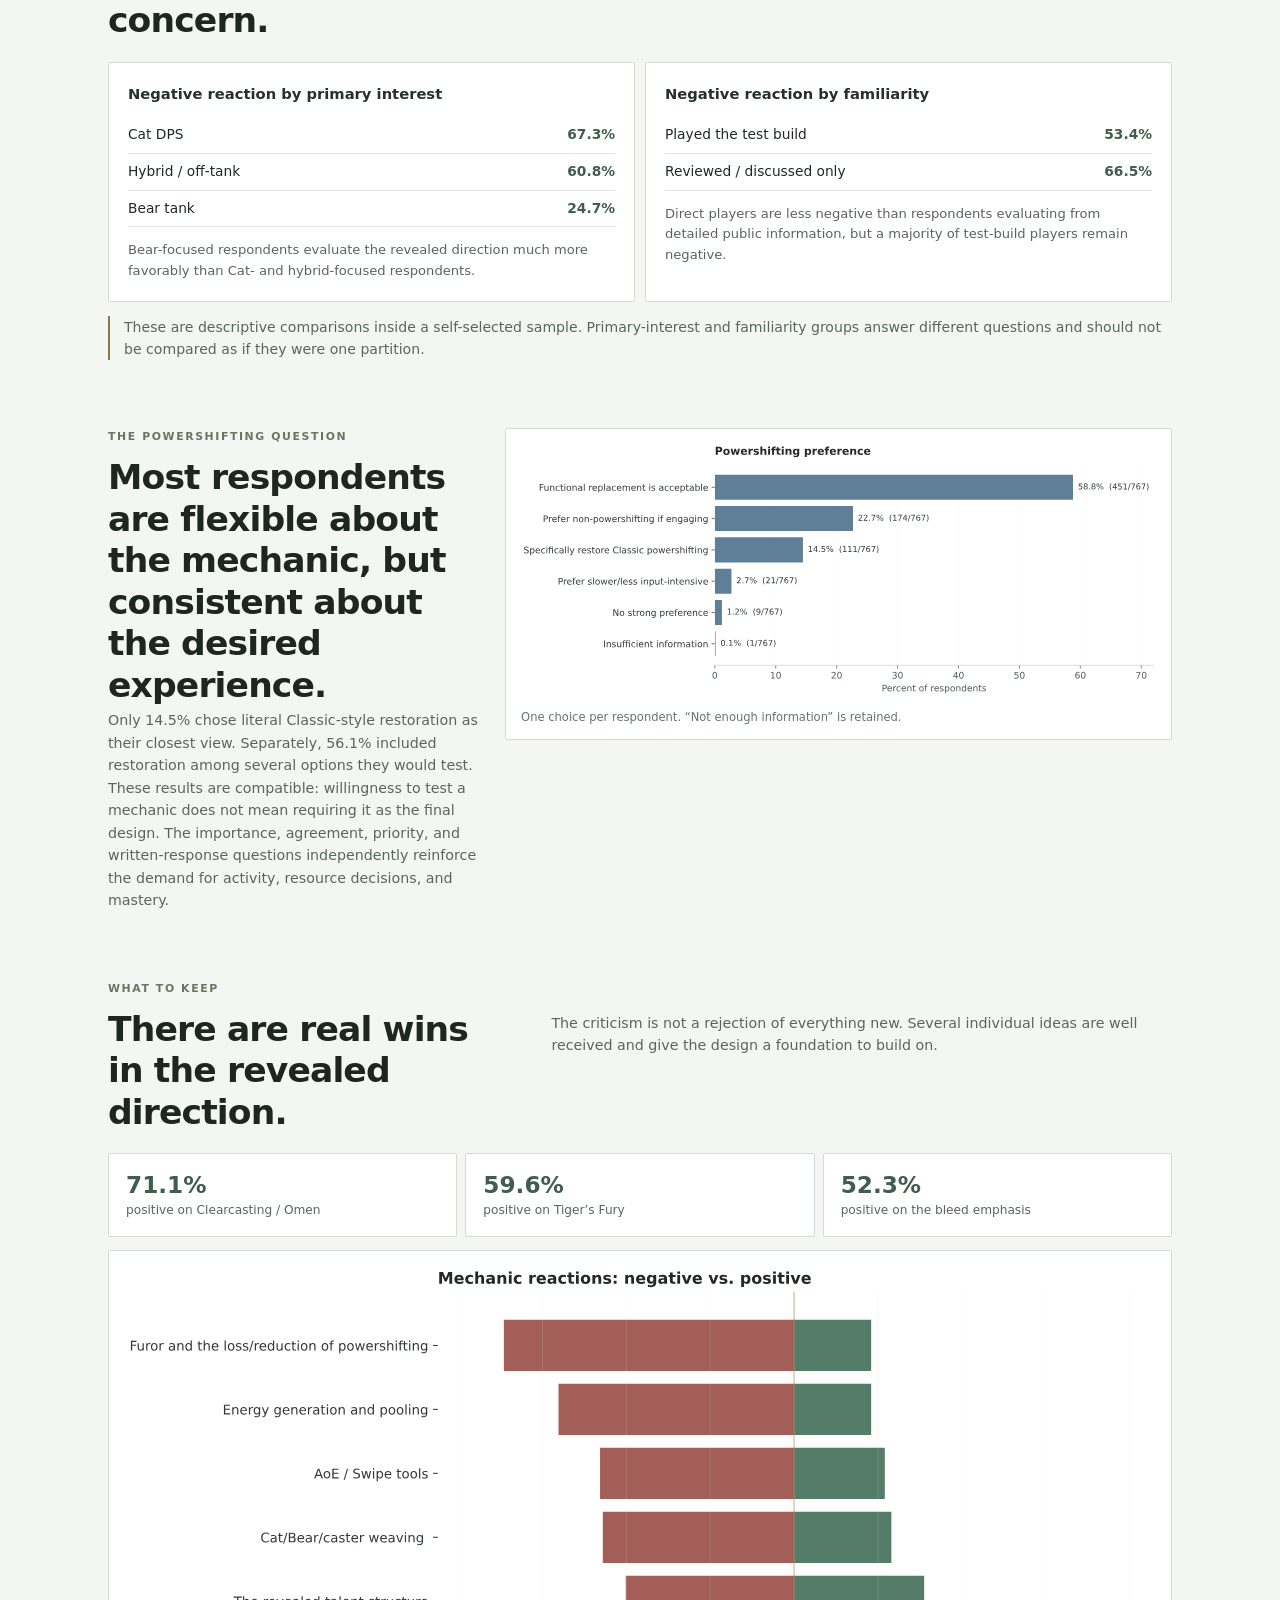
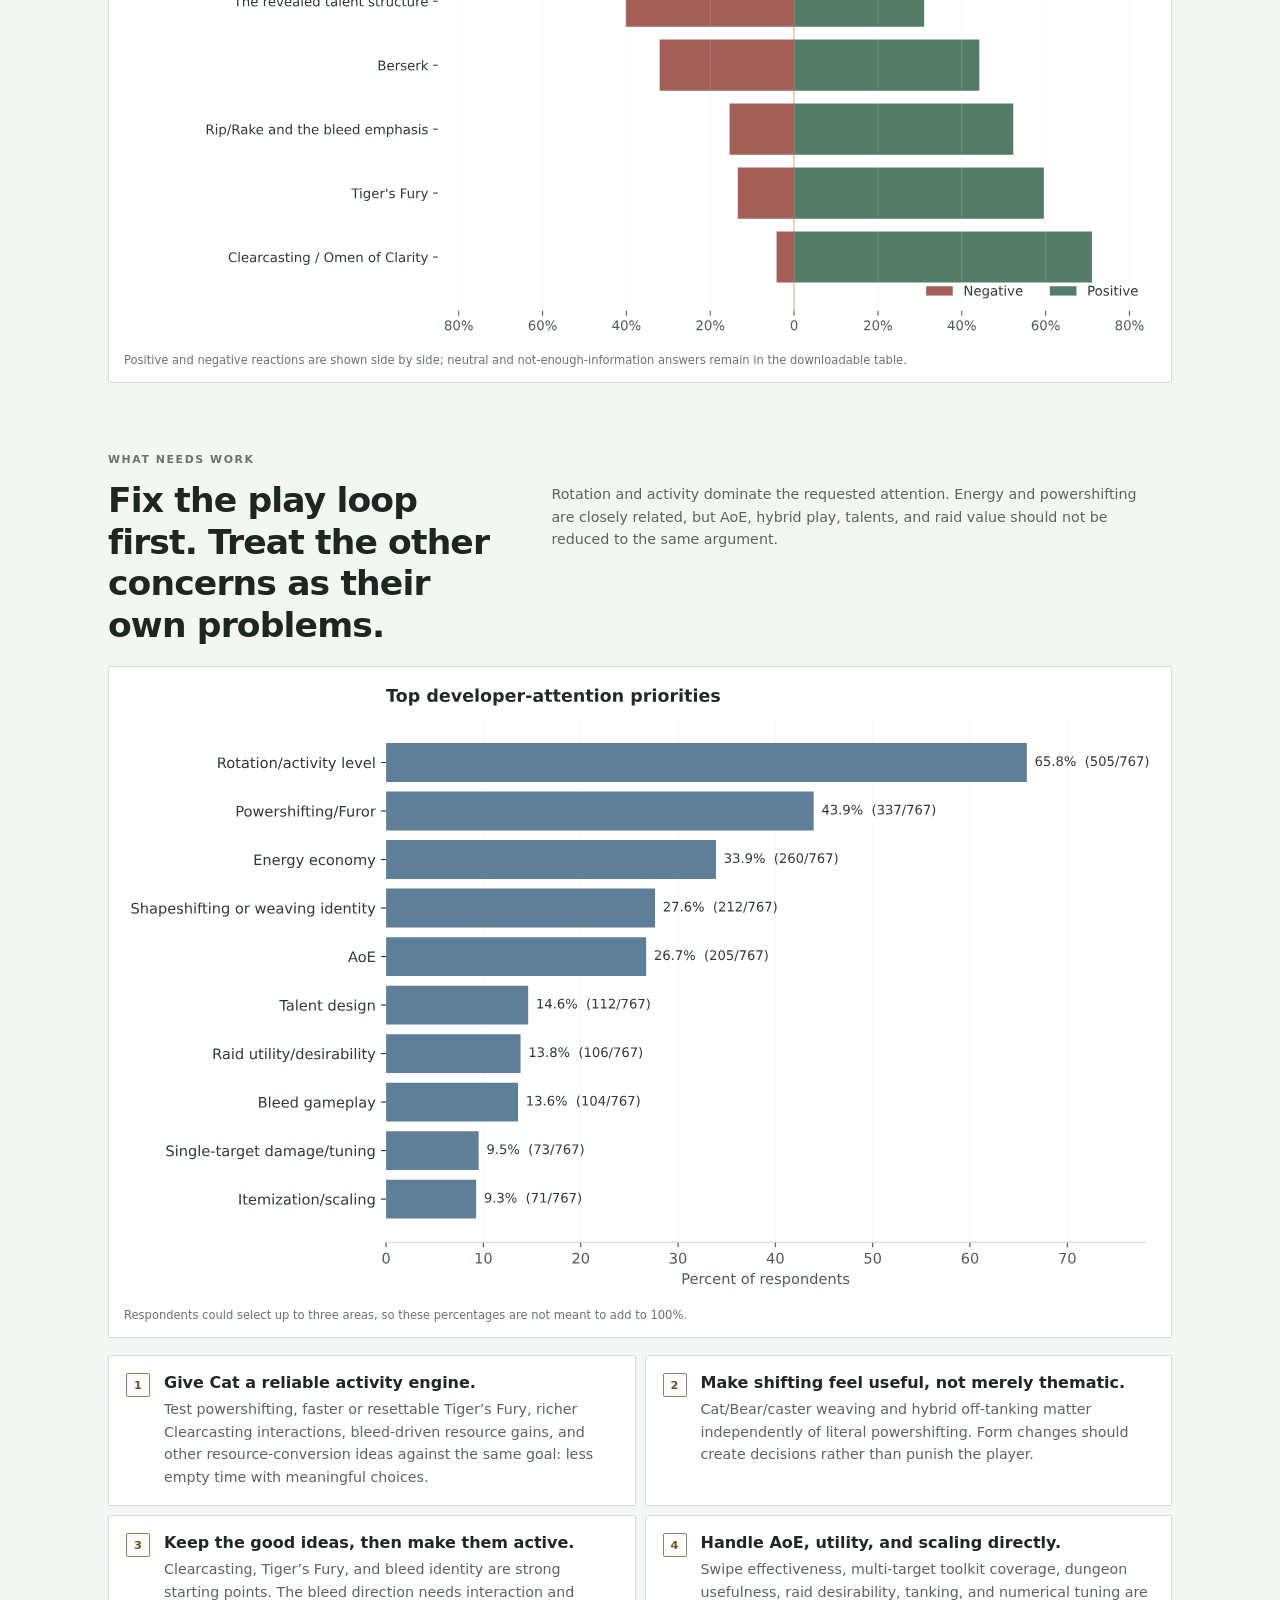
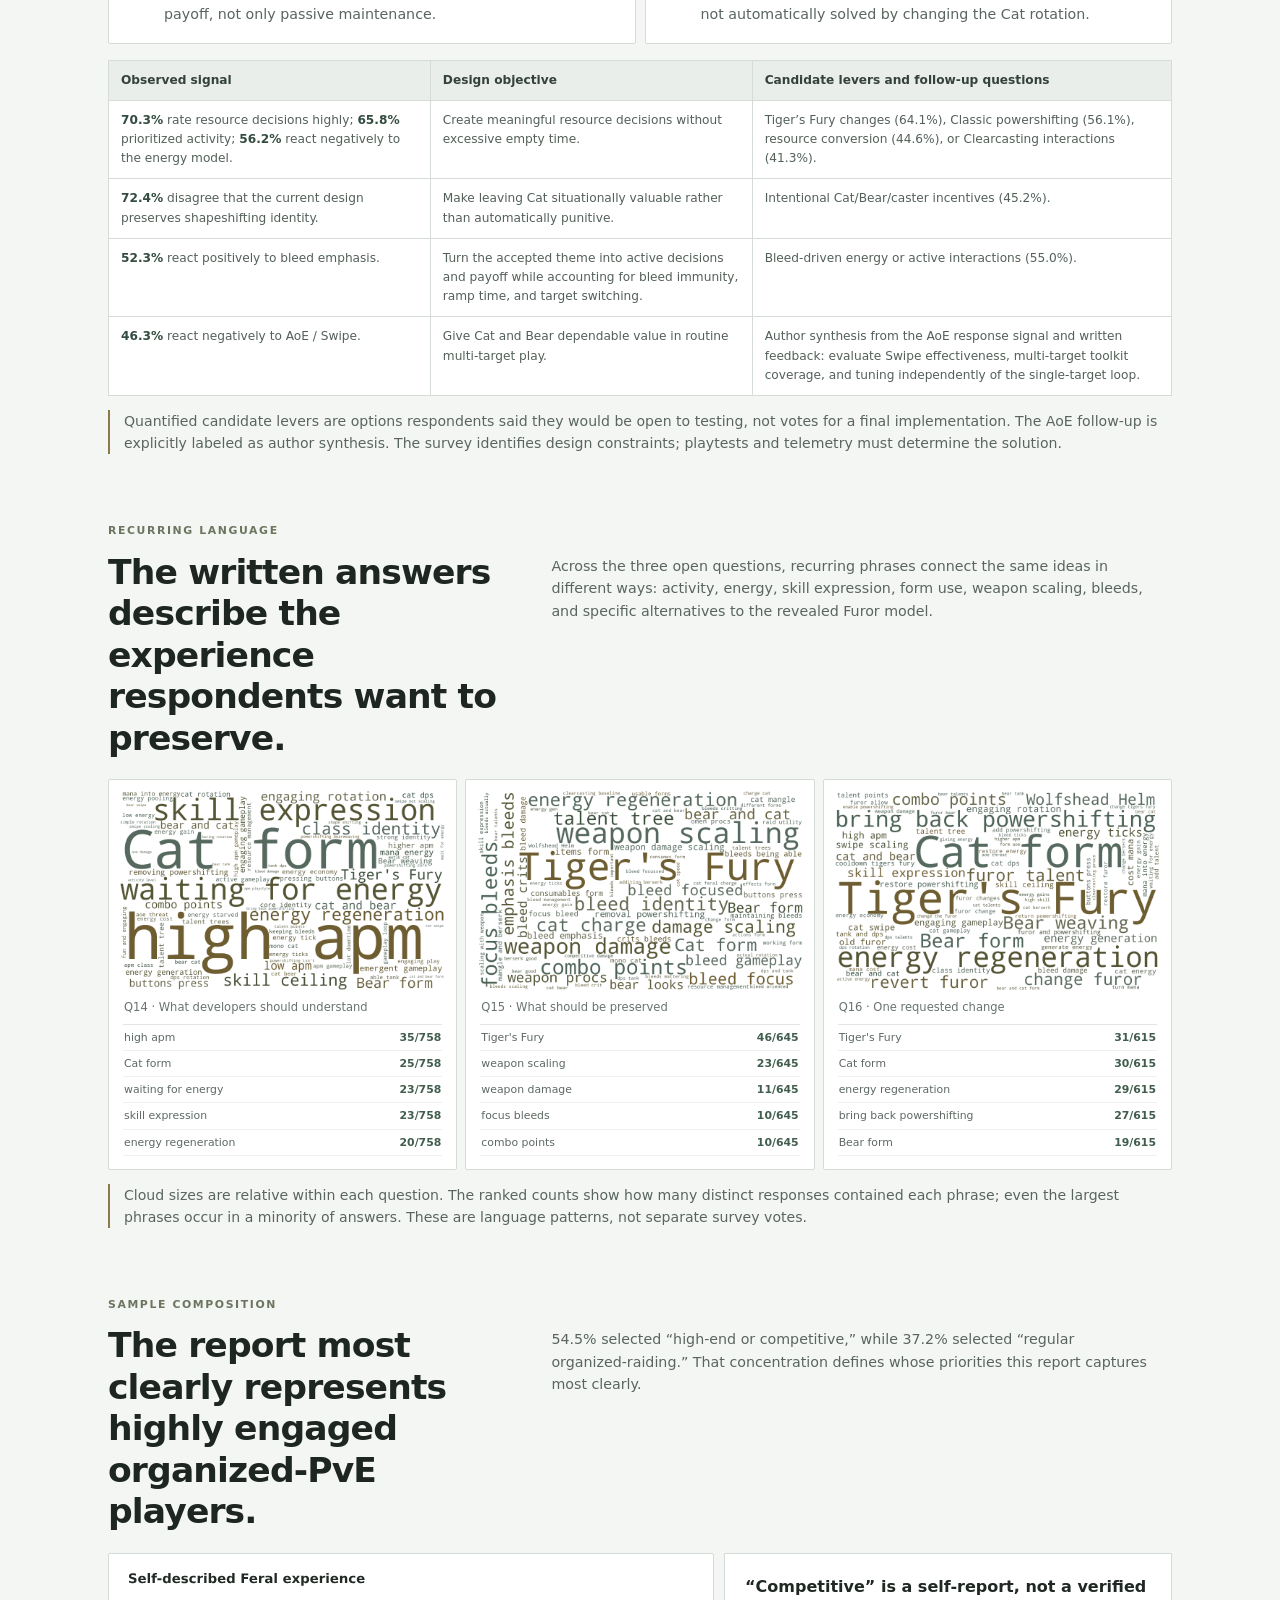
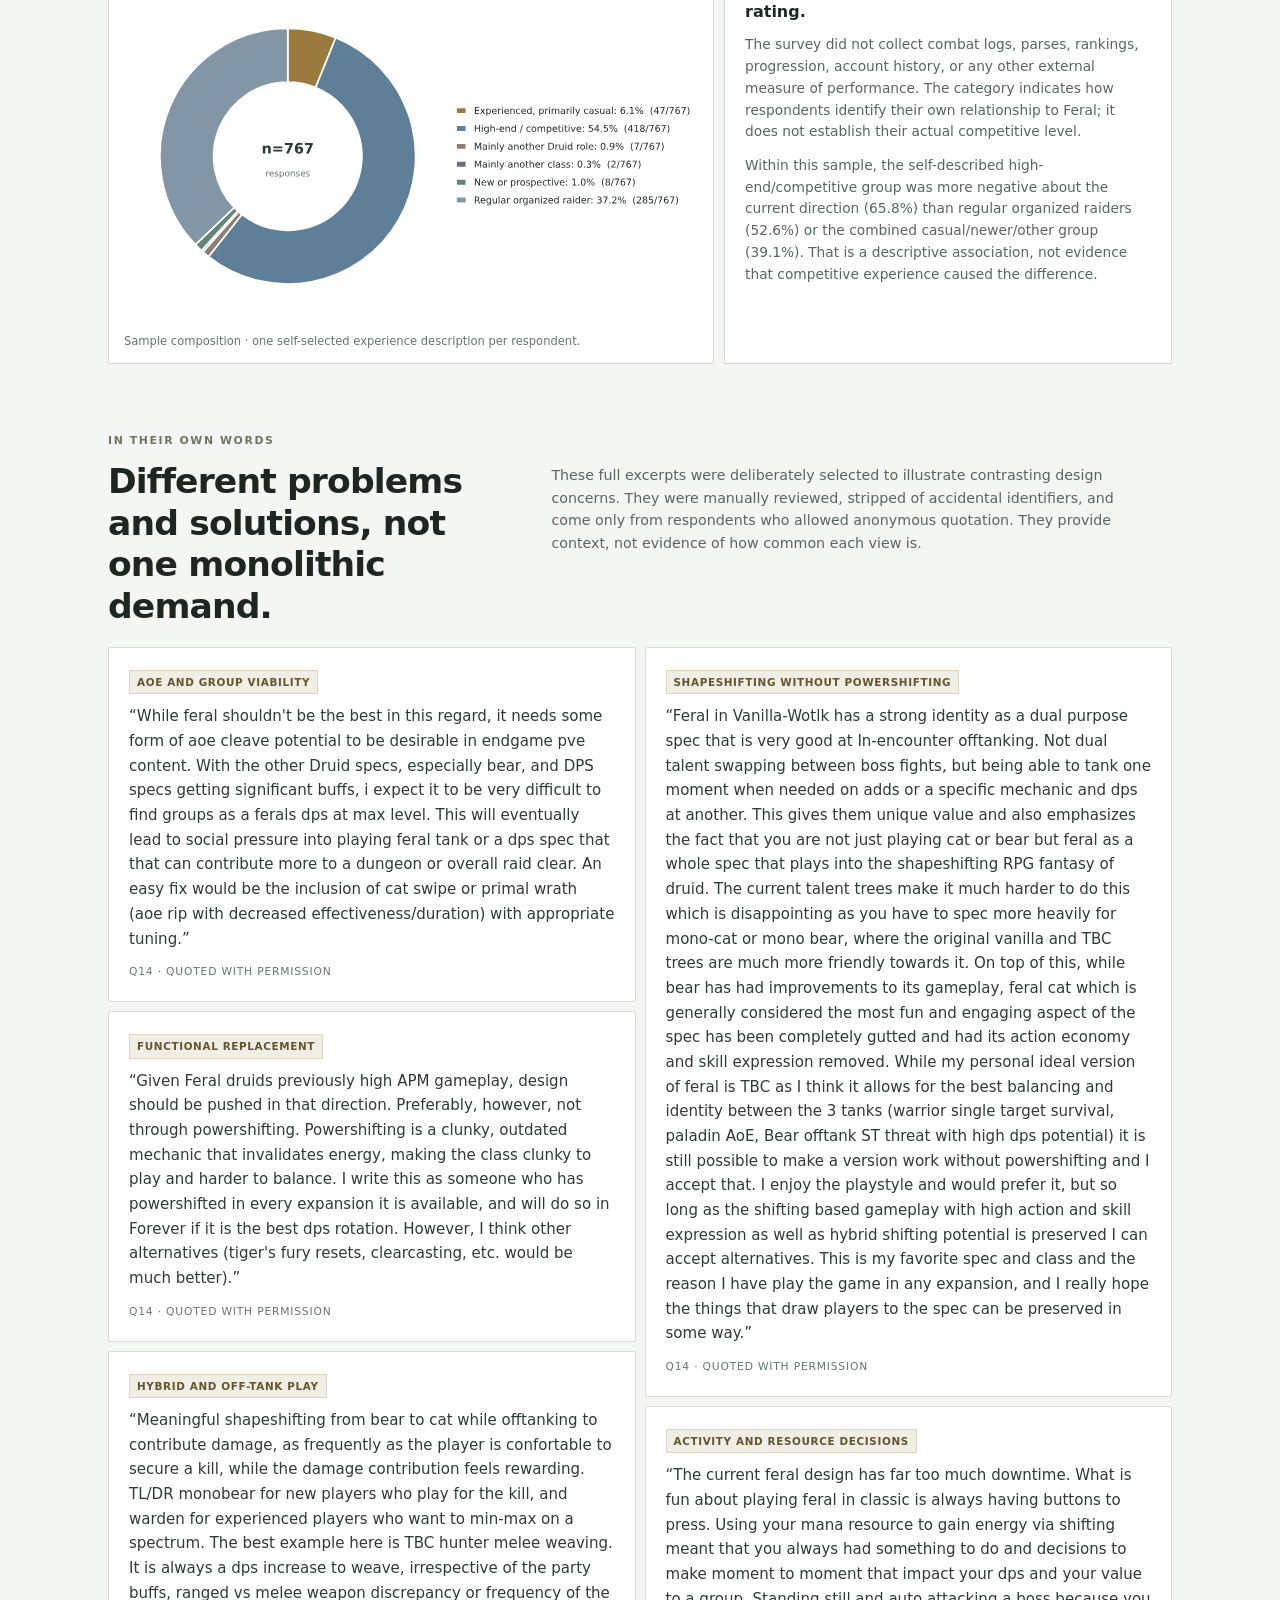
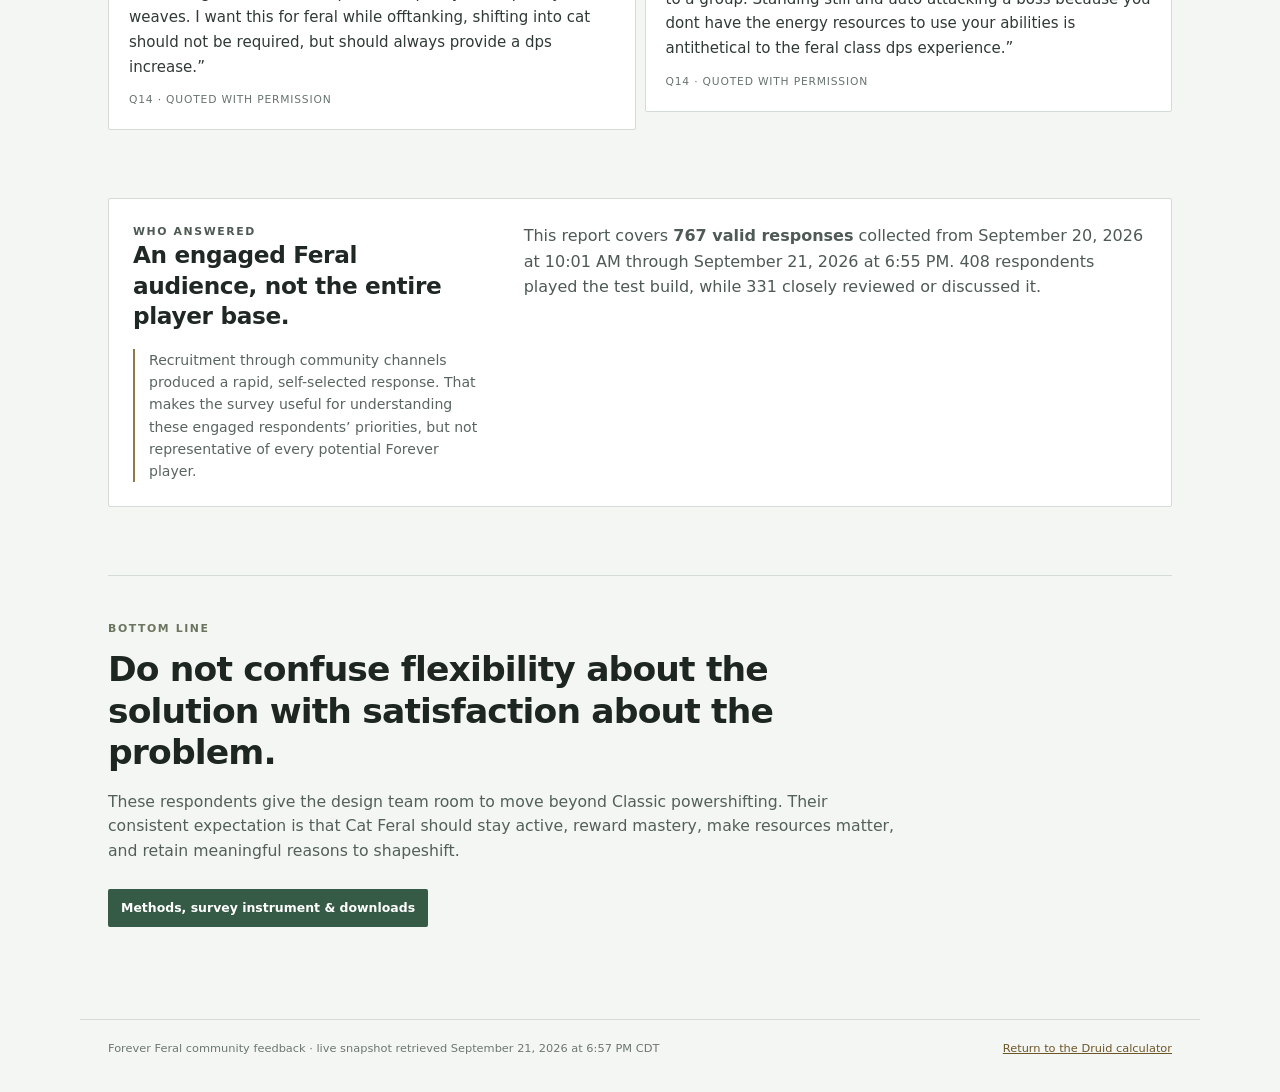
==== commit fd4e0985: "Revert "Add experience sensitivity methods addendum" This reverts commit 93c676e3e3f1c0402e640f815b2" ====
--- a/analysis/index.html
+++ b/analysis/index.html
@@ -126,8 +126,6 @@
     </div>
   </section>
 
-  <section class="method-followup panel"><p class="eyebrow">POST-PUBLICATION METHODS FOLLOW-UP</p><h2>The main findings persist across breadth of Feral experience.</h2><p>Reader feedback prompted an exploratory check using the number of Feral versions respondents reported playing extensively. Across the 0 to 2, 3 to 4, and 5 or more version groups, <strong>79.6% to 82.3%</strong> did not require literal powershifting, while <strong>66.2% to 71.9%</strong> reacted negatively to the revealed Furor and powershifting change. Version history is treated as self-reported exposure, not verified expertise.</p><a class="ghost-button" href="methods-addendum.html">Read the documented addendum</a></section>
-
   <section class="voices-section">
     <div class="section-copy"><p class="eyebrow">IN THEIR OWN WORDS</p><h2>Different problems and solutions, not one monolithic demand.</h2><p>These full excerpts were deliberately selected to illustrate contrasting design concerns. They were manually reviewed, stripped of accidental identifiers, and come only from respondents who allowed anonymous quotation. They provide context, not evidence of how common each view is.</p></div>
     <div class="quote-grid"><div class="quote-column"><blockquote><span class="quote-label">AoE and group viability</span><p>“While feral shouldn't be the best in this regard, it needs some form of aoe cleave potential to be desirable in endgame pve content. With the other Druid specs, especially bear, and DPS specs getting significant buffs, i expect it to be very difficult to find groups as a ferals dps at max level. This will eventually lead to social pressure into playing feral tank or a dps spec that that can contribute more to a dungeon or overall raid clear. An easy fix would be the inclusion of cat swipe or primal wrath (aoe rip with decreased effectiveness/duration) with appropriate tuning.”</p><footer>Q14 · quoted with permission</footer></blockquote><blockquote><span class="quote-label">Functional replacement</span><p>“Given Feral druids previously high APM gameplay, design should be pushed in that direction. Preferably, however, not through powershifting. Powershifting is a clunky, outdated mechanic that invalidates energy, making the class clunky to play and harder to balance. I write this as someone who has powershifted in every expansion it is available, and will do so in Forever if it is the best dps rotation. However, I think other alternatives (tiger's fury resets, clearcasting, etc. would be much better).”</p><footer>Q14 · quoted with permission</footer></blockquote><blockquote><span class="quote-label">Hybrid and off-tank play</span><p>“Meaningful shapeshifting from bear to cat while offtanking to contribute damage, as frequently as the player is confortable to secure a kill, while the damage contribution feels rewarding. TL/DR monobear for new players who play for the kill, and warden for experienced players who want to min-max on a spectrum. The best example here is TBC hunter melee weaving. It is always a dps increase to weave, irrespective of the party buffs, ranged vs melee weapon discrepancy or frequency of the weaves. I want this for feral while offtanking, shifting into cat should not be required, but should always provide a dps increase.”</p><footer>Q14 · quoted with permission</footer></blockquote></div><div class="quote-column"><blockquote><span class="quote-label">Shapeshifting without powershifting</span><p>“Feral in Vanilla-Wotlk has a strong identity as a dual purpose spec that is very good at In-encounter offtanking. Not dual talent swapping between boss fights, but being able to tank one moment when needed on adds or a specific mechanic and dps at another. This gives them unique value and also emphasizes the fact that you are not just playing cat or bear but feral as a whole spec that plays into the shapeshifting RPG fantasy of druid. The current talent trees make it much harder to do this which is disappointing as you have to spec more heavily for mono-cat or mono bear, where the original vanilla and TBC trees are much more friendly towards it. On top of this, while bear has had improvements to its gameplay, feral cat which is generally considered the most fun and engaging aspect of the spec has been completely gutted and had its action economy and skill expression removed. While my personal ideal version of feral is TBC as I think it allows for the best balancing and identity between the 3 tanks (warrior single target survival, paladin AoE, Bear offtank ST threat with high dps potential) it is still possible to make a version work without powershifting and I accept that. I enjoy the playstyle and would prefer it, but so long as the shifting based gameplay with high action and skill expression as well as hybrid shifting potential is preserved I can accept alternatives. This is my favorite spec and class and the reason I have play the game in any expansion, and I really hope the things that draw players to the spec can be preserved in some way.”</p><footer>Q14 · quoted with permission</footer></blockquote><blockquote><span class="quote-label">Activity and resource decisions</span><p>“The current feral design has far too much downtime. What is fun about playing feral in classic is always having buttons to press. Using your mana resource to gain energy via shifting meant that you always had something to do and decisions to make moment to moment that impact your dps and your value to a group. Standing still and auto attacking a boss because you dont have the energy resources to use your abilities is antithetical to the feral class dps experience.”</p><footer>Q14 · quoted with permission</footer></blockquote></div></div>
@@ -141,6 +139,6 @@
 
   <section class="closing"><p class="eyebrow">BOTTOM LINE</p><h2>Do not confuse flexibility about the solution with satisfaction about the problem.</h2><p>These respondents give the design team room to move beyond Classic powershifting. Their consistent expectation is that Cat Feral should stay active, reward mastery, make resources matter, and retain meaningful reasons to shapeshift.</p><div class="hero-actions"><a class="button" href="methodology.html">Methods, survey instrument &amp; downloads</a></div></section>
 </main>
-<footer class="page-foot"><span>Forever Feral community feedback · live snapshot retrieved September 21, 2026 at 7:49 PM CDT</span><a href="../">Return to the Druid calculator</a></footer>
+<footer class="page-foot"><span>Forever Feral community feedback · live snapshot retrieved September 21, 2026 at 6:57 PM CDT</span><a href="../">Return to the Druid calculator</a></footer>
 </body>
 </html>
--- a/analysis/report.css
+++ b/analysis/report.css
@@ -3,9 +3,9 @@
 .topbar{height:65px;padding:0 max(24px,calc((100vw - 1220px)/2));border-bottom:1px solid #ffffff18;display:flex;align-items:center;gap:42px;background:#0b1010;position:sticky;top:0;z-index:4}.brand{display:flex;align-items:center;gap:10px;text-decoration:none;color:#f0c66d}.brand small,.brand strong{display:block;font-family:Georgia,serif}.brand small{font-size:.52rem;letter-spacing:.15rem}.brand strong{font-size:1.18rem;letter-spacing:.12rem}.crest{width:36px;height:36px;border:1px solid #ad823b;border-radius:50%;display:grid;place-items:center;font-size:1.55rem}.topbar nav{display:flex;align-self:stretch}.topbar nav a,.method-link{color:#aab3aa;text-decoration:none;padding:0 16px;display:flex;align-items:center;border-bottom:2px solid transparent;font-size:.78rem}.topbar nav a:hover,.topbar nav a.active,.method-link:hover,.method-link.active{color:#f0dfad;border-color:#c6a85f}.method-link{margin-left:auto;padding-left:8px;padding-right:8px}
 main{max-width:1120px;margin:auto;padding:0 28px 76px}.hero{padding:64px 0 52px;max-width:900px;border-bottom:1px solid var(--line)}.eyebrow{margin:0 0 12px;font-size:.68rem;font-weight:750;letter-spacing:.1rem;color:#6c755f}.hero h1,.methods-hero h1{font:650 clamp(2.25rem,4.5vw,4rem)/1.1 system-ui,-apple-system,BlinkMacSystemFont,"Segoe UI",sans-serif;letter-spacing:-.038em;margin:0;max-width:19ch;color:#18201c}.hero h1 em{color:#7b632e;font-style:normal}.deck{color:#4f5b54;font-size:clamp(1rem,1.5vw,1.16rem);line-height:1.58;max-width:790px;margin:20px 0 0}.hero-scope{max-width:790px;margin:15px 0 0;padding-left:12px;border-left:2px solid #8d7a4a;color:#657068;font-size:.78rem}.hero-actions{display:flex;gap:9px;flex-wrap:wrap;margin-top:25px}.button,.ghost-button{display:inline-flex;align-items:center;text-decoration:none;border-radius:2px;padding:9px 13px;font-size:.78rem;font-weight:700}.button{background:#355a46;color:#fff}.ghost-button{border:1px solid #aeb7b0;color:#34413a;background:#fff}
 .panel,figure,.story-card,.keep-grid article,.recommendations article,blockquote,.signal-grid article{border:1px solid var(--line);background:var(--panel);border-radius:2px}.origin{margin-top:68px}.origin,.sample-section{padding:24px;display:grid;grid-template-columns:.72fr 1.28fr;gap:18px 40px;align-items:start}.origin h2,.sample-section h2{margin:0;font:650 1.45rem/1.3 system-ui,-apple-system,BlinkMacSystemFont,"Segoe UI",sans-serif;letter-spacing:-.015em}.origin p,.sample-section p{margin:0;color:#4e5a53}.origin-copy{display:grid;gap:13px}.origin .context-note{grid-column:1/-1;border-top:1px solid var(--line);padding-top:16px}.context-note{border-left:2px solid #8d7a4a;padding-left:14px;color:#59655e!important;font-size:.88rem}.context-note a,.method-section p a{color:#6d5727;text-underline-offset:3px}
-.story-section,.chart-section,.signal-section,.split-section,.mechanics-section,.priority-section,.language-section,.profile-section,.voices-section,.sample-section,.method-followup,.closing{margin-top:68px}.story-section>h2,.section-copy h2,.closing h2,.method-section h2,.method-followup h2{font:650 clamp(1.55rem,2.7vw,2.2rem)/1.2 system-ui,-apple-system,BlinkMacSystemFont,"Segoe UI",sans-serif;letter-spacing:-.025em;margin:0;max-width:27ch;color:#1d2621}.story-grid{display:grid;grid-template-columns:repeat(3,1fr);gap:10px;margin-top:22px}.story-card{padding:19px}.story-card>span{color:#78725e;font:750 .67rem system-ui,sans-serif;letter-spacing:.08em}.story-card>strong{display:block;color:#405d4d;font:680 1.9rem system-ui,sans-serif;margin:12px 0 5px;font-variant-numeric:tabular-nums}.story-card h3,.recommendations h3{font:680 1rem system-ui,sans-serif;margin:0;color:#202824}.story-card p,.section-copy>p:last-child,.recommendations p{color:#59655e;font-size:.89rem}.thesis{margin-top:16px;padding:20px 23px;background:#edf2ee;border:1px solid var(--line);border-left:3px solid var(--green)}.thesis p{margin:0;font:540 1.08rem/1.55 system-ui,sans-serif;max-width:900px;color:#2d3932}.method-followup{padding:23px}.method-followup>p:not(.eyebrow){max-width:880px;color:#4f5b54}.method-followup .ghost-button{margin-top:6px}
+.story-section,.chart-section,.signal-section,.split-section,.mechanics-section,.priority-section,.language-section,.profile-section,.voices-section,.sample-section,.closing{margin-top:68px}.story-section>h2,.section-copy h2,.closing h2,.method-section h2{font:650 clamp(1.55rem,2.7vw,2.2rem)/1.2 system-ui,-apple-system,BlinkMacSystemFont,"Segoe UI",sans-serif;letter-spacing:-.025em;margin:0;max-width:27ch;color:#1d2621}.story-grid{display:grid;grid-template-columns:repeat(3,1fr);gap:10px;margin-top:22px}.story-card{padding:19px}.story-card>span{color:#78725e;font:750 .67rem system-ui,sans-serif;letter-spacing:.08em}.story-card>strong{display:block;color:#405d4d;font:680 1.9rem system-ui,sans-serif;margin:12px 0 5px;font-variant-numeric:tabular-nums}.story-card h3,.recommendations h3{font:680 1rem system-ui,sans-serif;margin:0;color:#202824}.story-card p,.section-copy>p:last-child,.recommendations p{color:#59655e;font-size:.89rem}.thesis{margin-top:16px;padding:20px 23px;background:#edf2ee;border:1px solid var(--line);border-left:3px solid var(--green)}.thesis p{margin:0;font:540 1.08rem/1.55 system-ui,sans-serif;max-width:900px;color:#2d3932}
 .section-copy{display:grid;grid-template-columns:.65fr 1fr;gap:0 40px;align-items:start;margin-bottom:20px}.section-copy .eyebrow{grid-column:1/-1}.section-copy h2{grid-column:1}.section-copy>p:last-child{grid-column:2;margin:3px 0 0;max-width:600px}.chart-grid{display:grid;grid-template-columns:1fr 1fr;gap:10px}figure{margin:0;padding:11px;overflow:hidden}figure img{display:block;width:100%;height:auto}figcaption{font-size:.72rem;color:#68746d;margin:8px 4px 2px}.wide-chart{margin-top:10px}.split-section{display:grid;grid-template-columns:.72fr 1.28fr;gap:22px;align-items:start}.split-section .section-copy{display:block;margin:0}.split-section .section-copy>*{display:block}
 .signal-grid{display:grid;grid-template-columns:1fr 1fr;gap:10px}.signal-grid article{padding:19px}.signal-grid h3{font-size:.92rem;margin:0 0 12px;color:#26312b}.signal-grid article>p{color:#59655e;font-size:.82rem;margin:13px 0 0}.signal-row{display:flex;justify-content:space-between;gap:16px;padding:7px 0;border-bottom:1px solid #e3e7e3;font-size:.86rem}.signal-row strong{color:#405d4d;font-variant-numeric:tabular-nums}.signal-section>.context-note{margin:14px 0 0}.keep-grid{display:grid;grid-template-columns:repeat(3,1fr);gap:8px;margin:0 0 13px}.keep-grid article{padding:17px}.keep-grid strong{display:block;color:#405d4d;font:680 1.45rem system-ui,sans-serif;font-variant-numeric:tabular-nums}.keep-grid span{display:block;color:#59655e;font-size:.76rem;line-height:1.4;margin-top:4px}.recommendations{display:grid;grid-template-columns:1fr 1fr;gap:9px;margin-top:17px}.recommendations article{padding:17px;display:grid;grid-template-columns:29px 1fr;gap:9px}.recommendations b{width:24px;height:24px;display:grid;place-items:center;border:1px solid #91805c;color:#665329;border-radius:2px;font:700 .71rem system-ui,sans-serif}.recommendations p{margin:6px 0 0}.brief-table{border:1px solid var(--line);background:#fff;margin-top:16px;font-size:.76rem}.brief-head,.brief-row{display:grid;grid-template-columns:1fr 1fr 1.3fr}.brief-head{background:#e9eeea;color:#35423b;font-weight:700}.brief-head span,.brief-row p{padding:10px 12px;margin:0;border-right:1px solid var(--line)}.brief-head span:last-child,.brief-row p:last-child{border-right:0}.brief-row{border-top:1px solid var(--line);color:#536058}.brief-row strong{color:#334c3f;font-variant-numeric:tabular-nums}.priority-section>.context-note,.language-section>.context-note{margin:14px 0 0}.phrase-list{list-style:none;margin:8px 3px 2px;padding:0;border-top:1px solid #e2e6e2}.phrase-list li{display:flex;justify-content:space-between;gap:8px;padding:4px 1px;border-bottom:1px solid #edf0ed;font-size:.68rem;color:#5d6962}.phrase-list strong{font-variant-numeric:tabular-nums;color:#405d4d}.profile-grid{display:grid;grid-template-columns:1.15fr .85fr;gap:10px;align-items:stretch}.profile-note{border:1px solid var(--line);background:#fff;padding:20px}.profile-note h3{font-size:1rem;margin:0 0 10px;color:#202824}.profile-note p{font-size:.86rem;color:#59655e;margin:0 0 12px}.profile-note p:last-child{margin-bottom:0}.quote-grid{display:grid;grid-template-columns:1fr 1fr;gap:9px;align-items:start}.quote-column{display:grid;gap:9px}.quote-column blockquote{align-self:start}blockquote{margin:0;padding:20px}.quote-label{display:inline-block;color:#65552f;background:#f1eee5;border:1px solid #ddd4bf;padding:3px 7px;margin-bottom:10px;font-size:.65rem;font-weight:700;text-transform:uppercase;letter-spacing:.04rem}blockquote p{font:400 .94rem/1.64 system-ui,sans-serif;margin:0;color:#303a34}blockquote footer{margin-top:13px;color:#68746d;font-size:.67rem;text-transform:uppercase;letter-spacing:.05rem}.closing{padding:44px 0 16px;border-top:1px solid var(--line)}.closing h2{max-width:29ch}.closing>p:not(.eyebrow){font-size:.98rem;color:#536058;max-width:800px}
 .page-foot{max-width:1120px;margin:auto;border-top:1px solid var(--line);padding:20px 28px 34px;color:#6d7771;font-size:.71rem;display:flex;justify-content:space-between;gap:18px}.page-foot a{color:#6d5727}.methods-main{max-width:1040px}.methods-hero{padding:54px 0 42px;border-bottom:1px solid var(--line)}.methods-hero h1{font-size:clamp(2rem,3.8vw,3.25rem);max-width:21ch}.methods-hero .ghost-button{margin-top:21px}.method-section{margin-top:40px}.method-section.panel{padding:23px}.method-section h2{font-size:1.62rem;max-width:none}.method-section h3{font:680 1.1rem system-ui,sans-serif;margin-top:28px;color:#26312b}.method-section p,.method-section li{color:#4f5b54;max-width:82ch}.method-section code{color:#4f4328;background:#eceeea;padding:2px 5px;border-radius:2px;overflow-wrap:anywhere}.instrument{margin-top:16px}.instrument summary{cursor:pointer;display:inline-block;border:1px solid #aeb7b0;background:#fff;padding:9px 13px;color:#34413a;font-size:.8rem;font-weight:700}.table-scroll{overflow:auto;border:1px solid var(--line);border-radius:2px;margin-top:15px}.data-table{border-collapse:collapse;width:100%;font-size:.75rem;background:#fff;font-variant-numeric:tabular-nums}.data-table th,.data-table td{text-align:left;padding:8px 10px;border-bottom:1px solid #e1e5e1;vertical-align:top}.data-table th{color:#26312b;background:#edf0ed;font-weight:700}.cloud-grid{display:grid;grid-template-columns:repeat(3,1fr);gap:8px}.download-grid{display:grid;grid-template-columns:repeat(3,1fr);gap:6px}.download-grid a{color:#536158;text-decoration:none;border:1px solid var(--line);background:#fff;padding:8px 10px;border-radius:2px;font-size:.74rem;overflow-wrap:anywhere}.download-grid a:hover{border-color:#8d9a90;color:#26362d}
 @media(max-width:900px){.topbar{padding:0 16px;gap:18px}.topbar nav a{padding:0 9px}.method-link{font-size:.72rem}.story-grid{grid-template-columns:1fr}.section-copy,.origin,.sample-section,.profile-grid{grid-template-columns:1fr}.section-copy>p:last-child{grid-column:1}.split-section{grid-template-columns:1fr}.keep-grid{grid-template-columns:1fr 1fr}.cloud-grid{grid-template-columns:1fr}.brief-head{display:none}.brief-row{grid-template-columns:1fr}.brief-row p{border-right:0;border-top:1px solid #e3e7e3}.brief-row p:first-child{border-top:0}.download-grid{grid-template-columns:1fr 1fr}}
-@media(max-width:620px){.topbar{height:auto;min-height:64px;gap:8px;flex-wrap:wrap;padding-top:8px}.brand small{display:none}.brand strong{font-size:1rem}.crest{width:33px;height:33px}.topbar nav{order:3;width:100%;height:38px}.topbar nav a{flex:1;justify-content:center}.method-link{margin-left:auto}.hero{padding:46px 0}.hero h1{font-size:2.25rem}.origin,.sample-section{padding:18px}.chart-grid,.signal-grid,.quote-grid,.recommendations{grid-template-columns:1fr}.quote-column{display:contents}.keep-grid{grid-template-columns:1fr 1fr}.brief-row{grid-template-columns:1fr}.brief-row p{border-right:0;border-top:1px solid #e3e7e3}.brief-row p:first-child{border-top:0}main{padding:0 14px 52px}.page-foot{padding:20px 14px 30px;flex-direction:column}.download-grid{grid-template-columns:1fr}.story-section,.chart-section,.signal-section,.split-section,.mechanics-section,.priority-section,.language-section,.profile-section,.voices-section,.sample-section,.method-followup,.closing{margin-top:52px}}
+@media(max-width:620px){.topbar{height:auto;min-height:64px;gap:8px;flex-wrap:wrap;padding-top:8px}.brand small{display:none}.brand strong{font-size:1rem}.crest{width:33px;height:33px}.topbar nav{order:3;width:100%;height:38px}.topbar nav a{flex:1;justify-content:center}.method-link{margin-left:auto}.hero{padding:46px 0}.hero h1{font-size:2.25rem}.origin,.sample-section{padding:18px}.chart-grid,.signal-grid,.quote-grid,.recommendations{grid-template-columns:1fr}.quote-column{display:contents}.keep-grid{grid-template-columns:1fr 1fr}.brief-row{grid-template-columns:1fr}.brief-row p{border-right:0;border-top:1px solid #e3e7e3}.brief-row p:first-child{border-top:0}main{padding:0 14px 52px}.page-foot{padding:20px 14px 30px;flex-direction:column}.download-grid{grid-template-columns:1fr}.story-section,.chart-section,.signal-section,.split-section,.mechanics-section,.priority-section,.language-section,.profile-section,.voices-section,.sample-section,.closing{margin-top:52px}}
